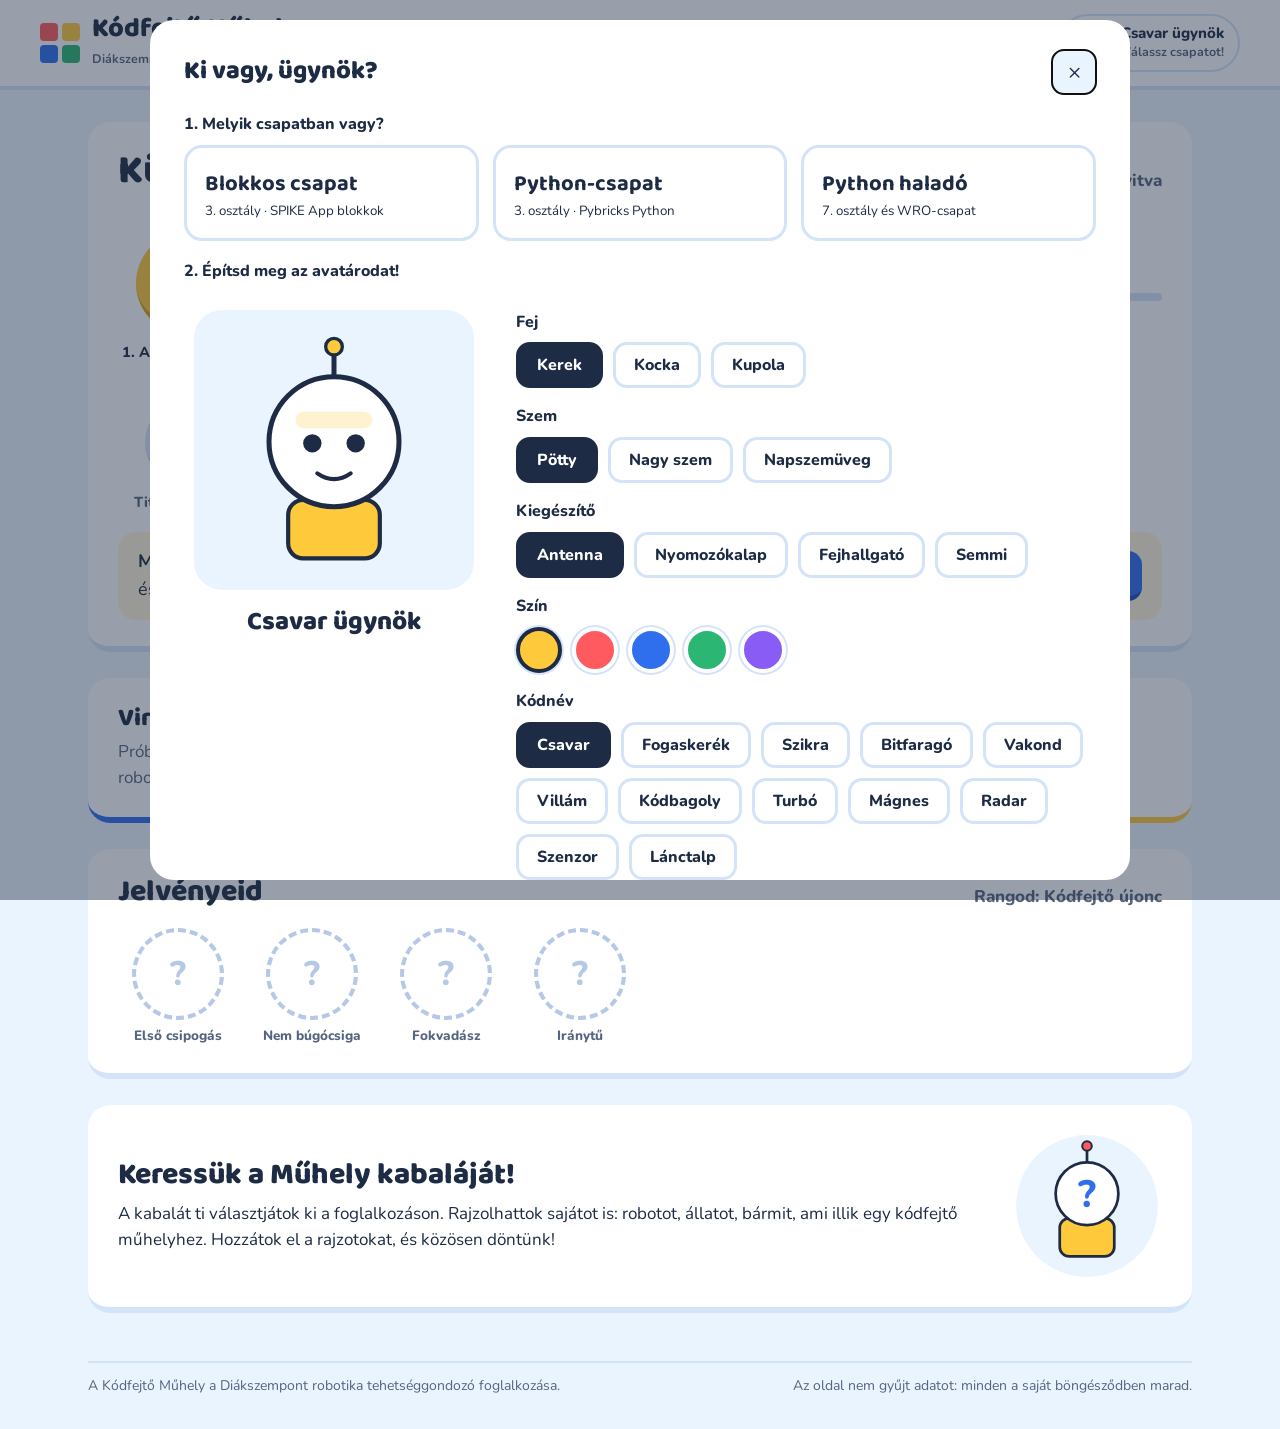
==== index.html @ ccb8ee5b "Első verzió" ====
<!DOCTYPE html>
<html lang="hu">
<head>
<meta charset="utf-8">
<meta name="viewport" content="width=device-width, initial-scale=1">
<title>Kódfejtő Műhely – Diákszempont robotika</title>
<link rel="stylesheet" href="https://fonts.googleapis.com/css2?family=Baloo+2:wght@600;800&family=Nunito:wght@400;700;800&family=JetBrains+Mono:wght@400;600&display=swap">
<link rel="stylesheet" href="assets/common.css">
<style>
  .map-head { display: flex; flex-wrap: wrap; justify-content: space-between; align-items: end; gap: 12px; margin-bottom: 18px; }
  .map-head h1 { font-size: 40px; }
  .map-count { font-weight: 800; color: var(--muted); }
  .map { display: flex; flex-wrap: wrap; align-items: center; row-gap: 18px; }
  .stop { display: flex; flex-direction: column; align-items: center; gap: 8px; width: 140px; text-decoration: none; color: var(--ink); text-align: center; }
  .dot { width: 86px; height: 86px; border-radius: 50%; display: flex; align-items: center; justify-content: center; font-family: 'Baloo 2', sans-serif; font-weight: 800; font-size: 34px; }
  .dot.done { background: var(--green); border-bottom: 6px solid var(--green-d); color: #fff; }
  .dot.next { width: 104px; height: 104px; font-size: 44px; background: var(--yellow); border-bottom: 8px solid var(--yellow-d); color: var(--ink); }
  .dot.open { background: var(--blue); border-bottom: 6px solid var(--blue-d); color: #fff; }
  .dot.locked { background: var(--line); border-bottom: 6px solid #B5C9E6; color: var(--muted); font-size: 30px; }
  .stop .label { font-weight: 800; font-size: 14.5px; line-height: 1.3; }
  .stop.locked .label { color: var(--muted); }
  .path { flex: 1 1 24px; min-width: 24px; height: 8px; border-radius: 4px; background: var(--line); }
  .path.done { background: var(--green); }
  .nextbar { display: flex; flex-wrap: wrap; gap: 14px; align-items: center; background: #FFF6DB; border-radius: 18px; padding: 16px 20px; margin-top: 20px; }
  .nextbar .txt { flex: 1 1 360px; font-size: 18px; }
  .row3 { display: grid; grid-template-columns: repeat(3, minmax(0, 1fr)); gap: 20px; }
  .tile { text-decoration: none; color: var(--ink); display: flex; flex-direction: column; gap: 6px; }
  .tile h2 { font-size: 25px; }
  .tile p { margin: 0; color: var(--muted); }
  .badges { display: flex; flex-wrap: wrap; gap: 14px; }
  .badge { width: 120px; text-align: center; font-weight: 800; font-size: 13.5px; }
  .badge .b { width: 92px; height: 92px; margin: 0 auto 6px; border-radius: 50%; display: flex; align-items: center; justify-content: center; font-size: 34px; border: 4px solid var(--blue); color: var(--blue); background: #fff; }
  .badge.no .b { border-style: dashed; border-color: #B5C9E6; color: #B5C9E6; }
  .badge.no { color: var(--muted); }
  .mascots { display: flex; flex-wrap: wrap; gap: 24px; align-items: center; }
  @media (max-width: 900px) { .row3 { grid-template-columns: 1fr; } }
</style>
</head>
<body>
<header id="siteHeader"></header>
<main class="page">
  <section class="card" aria-labelledby="mapTitle">
    <div class="map-head"><h1 id="mapTitle">Küldetés-térkép</h1><div class="map-count" id="mapCount"></div></div>
    <div class="map" id="map"></div>
    <div class="nextbar" id="nextbar"></div>
  </section>
  <div class="row3">
    <a class="card tile" href="palya/index.html" style="border-bottom-color:#2F6FED"><h2>Virtuális pálya</h2><p>Próbáld ki a programodat otthon is, robot nélkül.</p></a>
    <a class="card tile" href="kuldetesek.html" style="border-bottom-color:#2BB673"><h2>Küldetések</h2><p>A foglalkozások titkai, magyarázattal és mini kihívással.</p></a>
    <div class="card tile" style="border-bottom-color:#FFC93C"><h2>Hamarosan</h2><p>Kódszótár, játékok és a házi WRO: Ébred a farm.</p></div>
  </div>
  <section class="card" aria-labelledby="badgeTitle">
    <div class="map-head"><h2 id="badgeTitle" style="font-size:30px">Jelvényeid</h2><div class="map-count" id="rank"></div></div>
    <div class="badges" id="badges"></div>
  </section>
  <section class="card" aria-labelledby="mascotTitle">
    <div class="mascots">
      <div style="flex:1 1 380px">
        <h2 id="mascotTitle" style="font-size:30px">Keressük a Műhely kabaláját!</h2>
        <p style="margin:8px 0 0">A kabalát ti választjátok ki a foglalkozáson. Rajzolhattok sajátot is: robotot, állatot, bármit, ami illik egy kódfejtő műhelyhez. Hozzátok el a rajzotokat, és közösen döntünk!</p>
      </div>
      <svg width="150" height="150" viewBox="0 0 220 220" role="img" aria-label="Egy kérdőjeles robot, aki még a nevét várja">
        <circle cx="110" cy="110" r="104" fill="#EAF4FF"/>
        <rect x="70" y="128" width="80" height="56" rx="14" fill="#FFC93C" stroke="#1D2B44" stroke-width="4"/>
        <circle cx="110" cy="92" r="46" fill="#fff" stroke="#1D2B44" stroke-width="4"/>
        <text x="110" y="112" text-anchor="middle" font-family="Baloo 2, sans-serif" font-weight="800" font-size="56" fill="#2F6FED">?</text>
        <line x1="110" y1="46" x2="110" y2="26" stroke="#1D2B44" stroke-width="4"/><circle cx="110" cy="22" r="7" fill="#FF5A5F" stroke="#1D2B44" stroke-width="3"/>
      </svg>
    </div>
  </section>
</main>
<footer id="siteFooter"></footer>
<script src="assets/common.js"></script>
<script src="assets/lessons.js"></script>
<script>
(function () {
  'use strict';
  const K = window.Kodfejto;
  K.header('home');
  const g = K.GROUPS[K.store.get('group', '')];
  const mode = g ? g.mode : 'python';
  const missions = window.KodfejtoMissions.filter((m) => !(m.only && m.only !== mode));
  const done = K.badges();
  const LOCKED_AFTER = 3; // a térkép végén még titkos küldetések
  const nextIdx = missions.findIndex((m) => !done.includes(m.id));

  // küldetés-térkép
  let html = '';
  missions.forEach((m, i) => {
    const isDone = done.includes(m.id);
    const cls = isDone ? 'done' : (i === nextIdx ? 'next' : 'open');
    if (i > 0) html += `<div class="path ${done.includes(missions[i - 1].id) ? 'done' : ''}"></div>`;
    html += `<a class="stop" href="kuldetesek.html#${m.id}"><span class="dot ${cls}">${isDone ? '✓' : i + 1}</span><span class="label">${i + 1}. ${m.title}</span></a>`;
  });
  for (let j = 0; j < LOCKED_AFTER; j++) {
    html += `<div class="path"></div><div class="stop locked"><span class="dot locked">?</span><span class="label">Titkos küldetés</span></div>`;
  }
  document.getElementById('map').innerHTML = html;
  document.getElementById('mapCount').textContent = done.filter((d) => missions.some((m) => m.id === d)).length + ' kész · ' + missions.length + ' nyitva';

  const nb = document.getElementById('nextbar');
  if (nextIdx >= 0) {
    const m = missions[nextIdx];
    nb.innerHTML = `<div class="txt"><strong>Most jön:</strong> ${m.title}. ${m.story}</div>
      <a class="btn btn-blue" href="kuldetesek.html#${m.id}">Indulhat a küldetés!</a>`;
  } else {
    nb.innerHTML = '<div class="txt"><strong>Minden nyitott küldetést teljesítettél!</strong> Hamarosan jönnek az újak. Addig gyakorolj a virtuális pályán.</div><a class="btn btn-blue" href="palya/index.html">Irány a pálya!</a>';
  }

  // jelvények
  document.getElementById('rank').textContent = 'Rangod: ' + K.rank();
  document.getElementById('badges').innerHTML = missions.map((m) => {
    const b = K.BADGES[m.id], has = done.includes(m.id);
    return `<div class="badge ${has ? '' : 'no'}" title="${b.desc}"><div class="b">${has ? '★' : '?'}</div>${b.name}</div>`;
  }).join('');

  if (!g) K.openSetup(() => location.reload());
})();
</script>
</body>
</html>
---- assets/common.css ----
/* Kódfejtő Műhely – közös stílus (C irány: Robotműhely) */
:root {
  --ink: #1D2B44; --muted: #55657F; --sky: #EAF4FF; --line: #D3E3F8; --white: #FFFFFF;
  --blue: #2F6FED; --blue-d: #1F4FB8; --green: #2BB673; --green-d: #1E8A55;
  --red: #FF5A5F; --red-d: #C9393E; --yellow: #FFC93C; --yellow-d: #D9A21A; --violet: #8A5CF6;
  --pink: #E0459B; --orange: #E3A008;
}
* { box-sizing: border-box; }
[hidden] { display: none !important; }
body { margin: 0; background: var(--sky); color: var(--ink); font-family: Nunito, system-ui, sans-serif; font-size: 17px; line-height: 1.55; }
a { color: var(--blue); }
a:hover { color: var(--blue-d); }
h1, h2, h3 { font-family: 'Baloo 2', sans-serif; font-weight: 800; line-height: 1.15; margin: 0; }
button, select, input { font-family: inherit; }
code, pre { font-family: 'JetBrains Mono', monospace; }

/* fejléc */
.site-header { display: flex; flex-wrap: wrap; align-items: center; justify-content: space-between; gap: 14px;
  padding: 14px 40px; background: var(--white); border-bottom: 4px solid var(--line); }
.logo { display: flex; align-items: center; gap: 12px; text-decoration: none; color: var(--ink); }
.logo-mark { display: grid; grid-template-columns: repeat(2, 18px); gap: 4px; }
.logo-mark span { height: 18px; border-radius: 4px; }
.logo-name { font-family: 'Baloo 2', sans-serif; font-weight: 800; font-size: 27px; line-height: 1; }
.logo-sub { font-size: 12.5px; font-weight: 700; color: var(--muted); }
.site-nav { display: flex; flex-wrap: wrap; gap: 8px; }
.site-nav a { text-decoration: none; padding: 9px 16px; border-radius: 999px; background: var(--sky); color: var(--ink); font-weight: 800; font-size: 15.5px; }
.site-nav a.on { background: var(--ink); color: var(--white); }
.site-nav a.soon { color: var(--muted); }
.me { display: flex; align-items: center; gap: 10px; background: none; border: 2px solid var(--line); border-radius: 999px; padding: 4px 14px 4px 4px; cursor: pointer; color: var(--ink); }
.me:hover { border-color: var(--blue); }
.me-name { font-weight: 800; font-size: 15px; line-height: 1.1; text-align: left; }
.me-group { font-size: 12.5px; color: var(--muted); font-weight: 700; }

main.page { max-width: 1184px; margin: 0 auto; padding: 32px 40px 48px; display: flex; flex-direction: column; gap: 26px; }
.card { background: var(--white); border-radius: 22px; border-bottom: 6px solid var(--line); padding: 26px 30px; }

/* gombok */
.btn { display: inline-flex; align-items: center; justify-content: center; gap: 8px; min-height: 50px; padding: 0 24px;
  border: 0; border-radius: 14px; font-weight: 800; font-size: 17px; cursor: pointer; text-decoration: none; }
.btn-blue { background: var(--blue); border-bottom: 5px solid var(--blue-d); color: var(--white); }
.btn-blue:hover { color: var(--white); filter: brightness(1.05); }
.btn-green { background: var(--green); border-bottom: 5px solid var(--green-d); color: var(--white); }
.btn-green:hover { color: var(--white); }
.btn-plain { background: var(--white); border: 2px solid var(--line); border-bottom-width: 5px; color: var(--ink); }

/* lábléc */
.site-footer { max-width: 1184px; margin: 0 auto; padding: 0 40px 32px; display: flex; flex-wrap: wrap; justify-content: space-between; gap: 12px; font-size: 14px; color: var(--muted); }
.site-footer .foot-rule { border-top: 2px solid var(--line); padding-top: 12px; width: 100%; display: flex; flex-wrap: wrap; justify-content: space-between; gap: 12px; }

/* párbeszédablak (avatárépítő, csoportválasztó) */
dialog { border: 0; border-radius: 24px; padding: 0; max-width: 980px; width: calc(100% - 32px); color: var(--ink); }
dialog::backdrop { background: rgba(29, 43, 68, 0.45); }
.dlg { padding: 30px 34px; display: flex; flex-direction: column; gap: 18px; }
.dlg-head { display: flex; justify-content: space-between; align-items: center; gap: 12px; }
.dlg-close { border: 0; background: var(--sky); border-radius: 12px; min-width: 44px; min-height: 44px; font-size: 22px; cursor: pointer; color: var(--ink); }
.chips { display: flex; flex-wrap: wrap; gap: 10px; }
.chip { min-height: 46px; padding: 0 18px; border-radius: 14px; font-weight: 800; font-size: 16px; cursor: pointer; background: var(--white); color: var(--ink); border: 3px solid var(--line); }
.chip.on { background: var(--ink); color: var(--white); border-color: var(--ink); }
.swatch { width: 46px; height: 46px; border-radius: 50%; border: 4px solid var(--white); box-shadow: 0 0 0 2px var(--line); cursor: pointer; }
.swatch.on { border-color: var(--ink); }
.avatar-builder { display: flex; flex-wrap: wrap; gap: 32px; }
.avatar-preview { flex: 0 0 300px; display: flex; flex-direction: column; align-items: center; gap: 12px; }
.avatar-stage { width: 280px; height: 280px; border-radius: 28px; background: var(--sky); display: flex; align-items: center; justify-content: center; }
.avatar-options { flex: 1 1 380px; display: flex; flex-direction: column; gap: 16px; }
.opt-title { font-weight: 800; font-size: 16px; margin-bottom: 8px; }
.groups { display: grid; grid-template-columns: repeat(3, minmax(0, 1fr)); gap: 14px; }
.group-card { text-align: left; border: 3px solid var(--line); border-radius: 18px; padding: 18px; background: var(--white); cursor: pointer; color: var(--ink); }
.group-card.on { border-color: var(--blue); background: #F2F7FF; }
.group-card strong { display: block; font-family: 'Baloo 2', sans-serif; font-size: 22px; }

@media (max-width: 760px) {
  .site-header, main.page, .site-footer { padding-left: 18px; padding-right: 18px; }
  .groups { grid-template-columns: 1fr; }
}
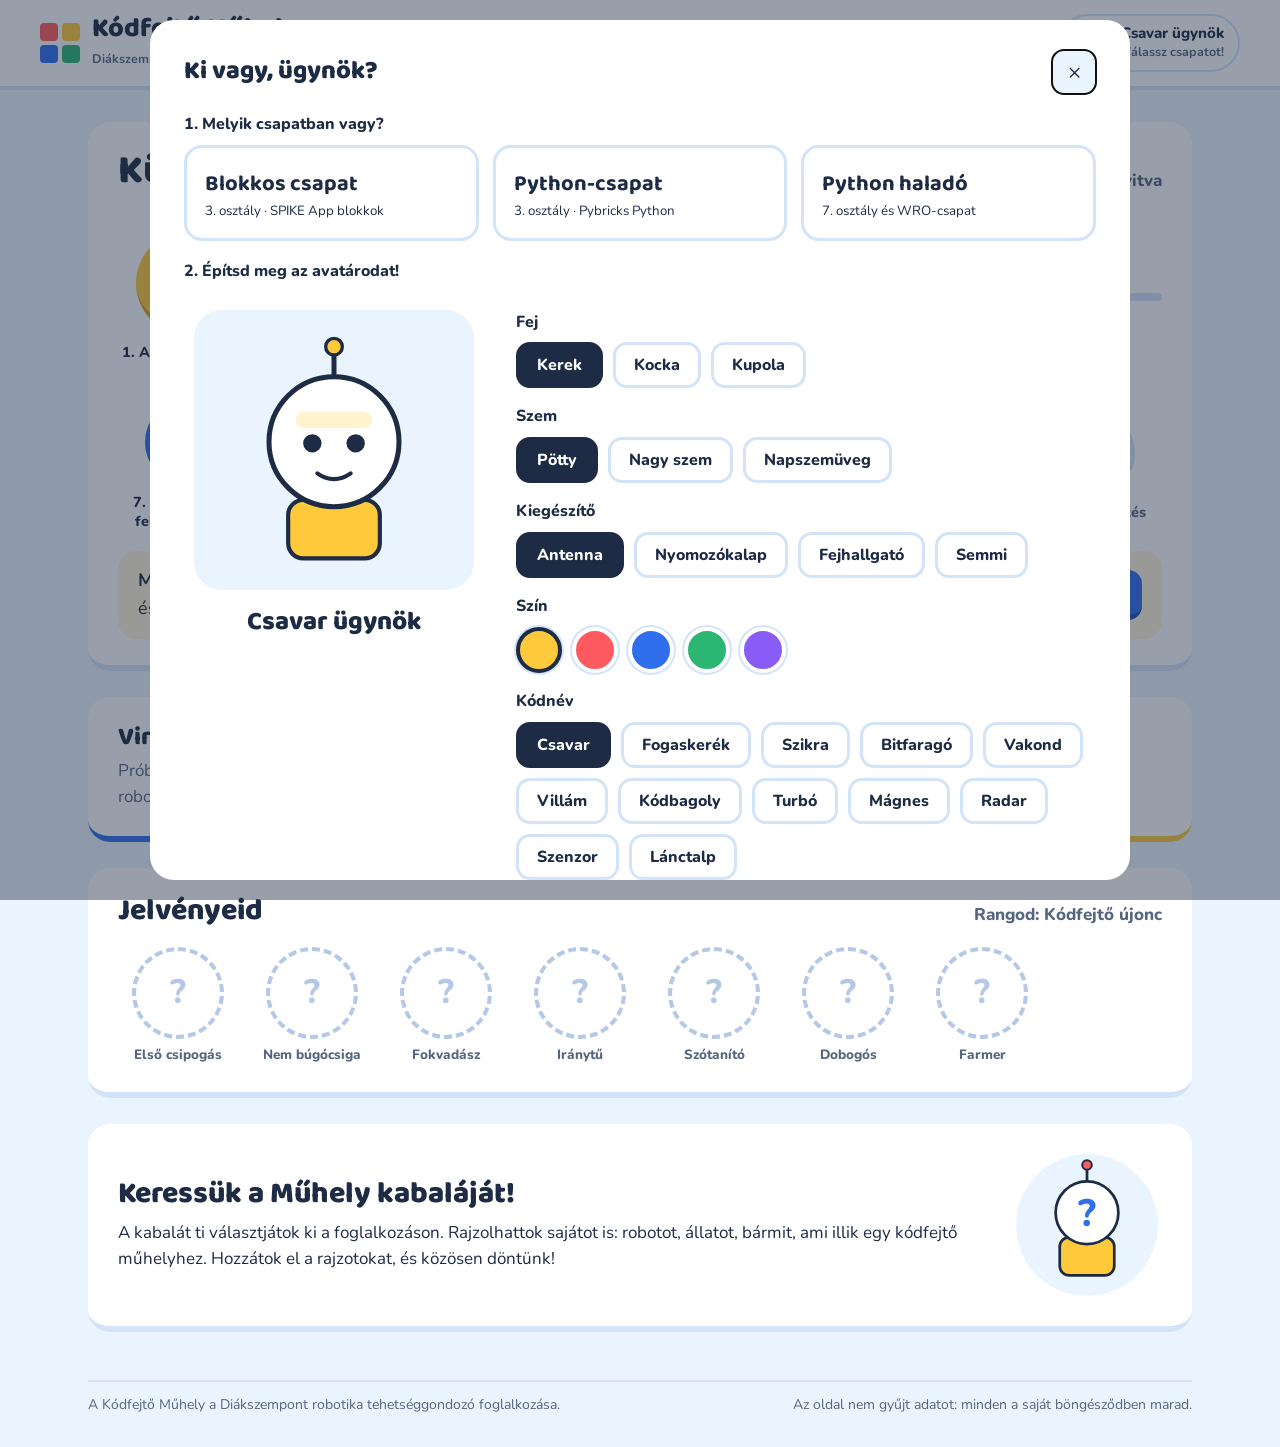
==== commit b5a3c652: "szótár" ====
--- a/index.html
+++ b/index.html
@@ -47,7 +47,7 @@
   <div class="row3">
     <a class="card tile" href="palya/index.html" style="border-bottom-color:#2F6FED"><h2>Virtuális pálya</h2><p>Próbáld ki a programodat otthon is, robot nélkül.</p></a>
     <a class="card tile" href="kuldetesek.html" style="border-bottom-color:#2BB673"><h2>Küldetések</h2><p>A foglalkozások titkai, magyarázattal és mini kihívással.</p></a>
-    <div class="card tile" style="border-bottom-color:#FFC93C"><h2>Hamarosan</h2><p>Kódszótár, játékok és a házi WRO: Ébred a farm.</p></div>
+    <a class="card tile" href="szotar.html" style="border-bottom-color:#FFC93C"><h2>Kódszótár</h2><p>Minden parancs blokkal és Pythonban, egymás mellett.</p></a>
   </div>
   <section class="card" aria-labelledby="badgeTitle">
     <div class="map-head"><h2 id="badgeTitle" style="font-size:30px">Jelvényeid</h2><div class="map-count" id="rank"></div></div>
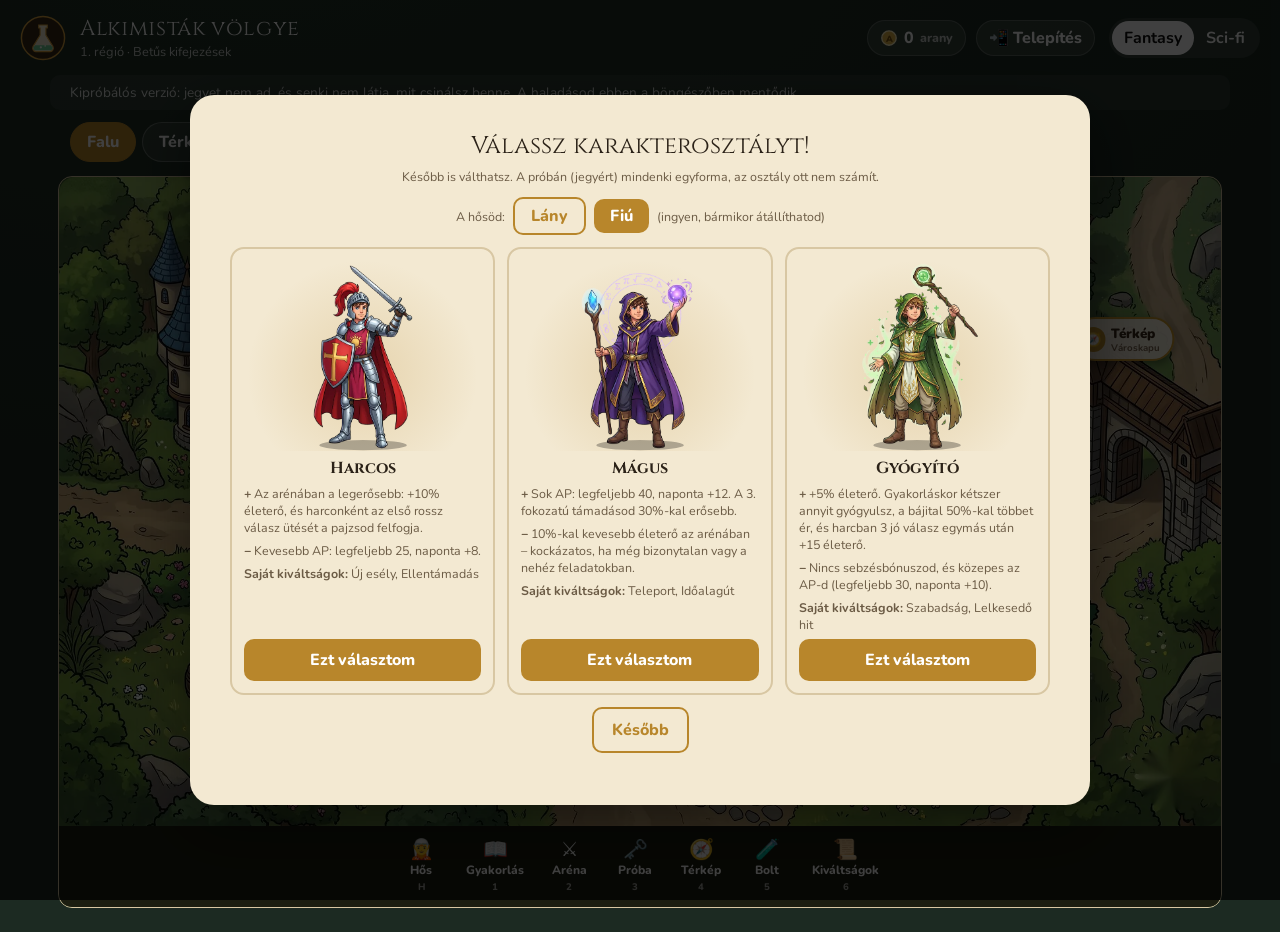
==== commit 304bc41b: "falu" ====
--- a/index.html
+++ b/index.html
@@ -2,119 +2,2028 @@
 <html lang="hu">
 <head>
 <meta charset="utf-8">
-<meta name="viewport" content="width=device-width, initial-scale=1">
-<title>Kódfejtő Műhely – Diákszempont robotika</title>
-<link rel="stylesheet" href="https://fonts.googleapis.com/css2?family=Baloo+2:wght@600;800&family=Nunito:wght@400;700;800&family=JetBrains+Mono:wght@400;600&display=swap">
-<link rel="stylesheet" href="assets/common.css">
+<meta name="viewport" content="width=device-width, initial-scale=1, viewport-fit=cover">
+<title>Matek 7 – kaland (kipróbálós verzió)</title>
+<link rel="preconnect" href="https://fonts.googleapis.com">
+<link href="https://fonts.googleapis.com/css2?family=Cinzel:wght@600;800&family=Orbitron:wght@500;800&family=Nunito:wght@400;600;800&display=swap" rel="stylesheet">
 <style>
-  .map-head { display: flex; flex-wrap: wrap; justify-content: space-between; align-items: end; gap: 12px; margin-bottom: 18px; }
-  .map-head h1 { font-size: 40px; }
-  .map-count { font-weight: 800; color: var(--muted); }
-  .map { display: flex; flex-wrap: wrap; align-items: center; row-gap: 18px; }
-  .stop { display: flex; flex-direction: column; align-items: center; gap: 8px; width: 140px; text-decoration: none; color: var(--ink); text-align: center; }
-  .dot { width: 86px; height: 86px; border-radius: 50%; display: flex; align-items: center; justify-content: center; font-family: 'Baloo 2', sans-serif; font-weight: 800; font-size: 34px; }
-  .dot.done { background: var(--green); border-bottom: 6px solid var(--green-d); color: #fff; }
-  .dot.next { width: 104px; height: 104px; font-size: 44px; background: var(--yellow); border-bottom: 8px solid var(--yellow-d); color: var(--ink); }
-  .dot.open { background: var(--blue); border-bottom: 6px solid var(--blue-d); color: #fff; }
-  .dot.locked { background: var(--line); border-bottom: 6px solid #B5C9E6; color: var(--muted); font-size: 30px; }
-  .stop .label { font-weight: 800; font-size: 14.5px; line-height: 1.3; }
-  .stop.locked .label { color: var(--muted); }
-  .path { flex: 1 1 24px; min-width: 24px; height: 8px; border-radius: 4px; background: var(--line); }
-  .path.done { background: var(--green); }
-  .nextbar { display: flex; flex-wrap: wrap; gap: 14px; align-items: center; background: #FFF6DB; border-radius: 18px; padding: 16px 20px; margin-top: 20px; }
-  .nextbar .txt { flex: 1 1 360px; font-size: 18px; }
-  .row3 { display: grid; grid-template-columns: repeat(3, minmax(0, 1fr)); gap: 20px; }
-  .tile { text-decoration: none; color: var(--ink); display: flex; flex-direction: column; gap: 6px; }
-  .tile h2 { font-size: 25px; }
-  .tile p { margin: 0; color: var(--muted); }
-  .badges { display: flex; flex-wrap: wrap; gap: 14px; }
-  .badge { width: 120px; text-align: center; font-weight: 800; font-size: 13.5px; }
-  .badge .b { width: 92px; height: 92px; margin: 0 auto 6px; border-radius: 50%; display: flex; align-items: center; justify-content: center; font-size: 34px; border: 4px solid var(--blue); color: var(--blue); background: #fff; }
-  .badge.no .b { border-style: dashed; border-color: #B5C9E6; color: #B5C9E6; }
-  .badge.no { color: var(--muted); }
-  .mascots { display: flex; flex-wrap: wrap; gap: 24px; align-items: center; }
-  @media (max-width: 900px) { .row3 { grid-template-columns: 1fr; } }
+:root{
+  --bg:#1c2a22; --bg2:#253629; --panel:#f3e9d2; --ink:#2b2218; --muted:#6b5b45;
+  --accent:#b8862b; --accent2:#7a3e1d; --ok:#2f7d32; --bad:#b3362b; --line:#d8c7a3;
+  --head:'Cinzel', Georgia, serif; --radius:14px; --glow:none;
+}
+body.scifi{
+  --bg:#070b1a; --bg2:#0f1733; --panel:#111a36; --ink:#e6f1ff; --muted:#8fa3c7;
+  --accent:#3fe0d0; --accent2:#8a6bff; --ok:#3ee07f; --bad:#ff5a7a; --line:#243259;
+  --head:'Orbitron', 'Segoe UI', sans-serif; --radius:6px; --glow:0 0 18px rgba(63,224,208,.25);
+}
+*{box-sizing:border-box}
+body{margin:0;font-family:'Nunito',system-ui,sans-serif;color:var(--ink);
+  background:radial-gradient(1200px 600px at 20% -10%,var(--bg2),var(--bg));min-height:100vh;transition:background .4s}
+body.scifi{background:
+  radial-gradient(2px 2px at 10% 20%,#fff8,transparent),radial-gradient(1px 1px at 70% 30%,#fff9,transparent),
+  radial-gradient(1px 1px at 40% 80%,#fff7,transparent),radial-gradient(2px 2px at 85% 65%,#fff6,transparent),
+  radial-gradient(1200px 600px at 80% -10%,var(--bg2),var(--bg))}
+header{display:flex;align-items:center;gap:14px;flex-wrap:wrap;padding:14px 20px;color:#fff}
+.emblem{width:46px;height:46px;flex:none}
+.title{font-family:var(--head);font-size:1.35rem;letter-spacing:.03em}
+.title small{display:block;font-family:'Nunito';font-size:.8rem;opacity:.75;letter-spacing:0}
+.spacer{flex:1}
+.res{display:flex;gap:10px}
+.chip{background:rgba(255,255,255,.1);border:1px solid rgba(255,255,255,.2);border-radius:999px;padding:6px 12px;font-weight:800;display:flex;align-items:center;gap:6px;white-space:nowrap}
+.chip svg{width:18px;height:18px}
+.switch{display:flex;background:rgba(255,255,255,.1);border-radius:999px;padding:3px}
+.switch button{border:0;background:transparent;color:#fff;padding:6px 12px;border-radius:999px;cursor:pointer;font:inherit;font-weight:700}
+.switch button.on{background:#fff;color:#111}
+main{display:grid;grid-template-columns:minmax(0,1fr) 340px;gap:18px;padding:0 20px 24px;max-width:1180px;margin:0 auto}
+@media (max-width:900px){main{grid-template-columns:minmax(0,1fr)}}
+.card{background:var(--panel);border-radius:var(--radius);padding:18px 20px;box-shadow:0 10px 30px rgba(0,0,0,.35),var(--glow);border:1px solid var(--line)}
+body.fantasy .card{background-image:linear-gradient(180deg,#f7efdc,#efe2c4)}
+.story{display:flex;gap:14px;align-items:flex-start}
+.story .lvl{font-family:var(--head);font-size:1.1rem;color:var(--accent2)}
+body.scifi .story .lvl{color:var(--accent)}
+.story p{margin:.3rem 0 0;color:var(--muted)}
+.track{display:flex;gap:8px;margin:14px 0 4px}
+.step{flex:1;text-align:center;padding:8px 4px;border-radius:10px;border:2px solid var(--line);font-weight:800;font-size:.85rem;color:var(--muted);position:relative}
+.step.done{border-color:var(--accent);color:var(--accent)}
+.step.cur{background:var(--accent);border-color:var(--accent);color:#fff}
+body.scifi .step.cur{color:#04121a}
+.step .rw{display:block;font-weight:600;font-size:.72rem;opacity:.85}
+.meters{display:flex;gap:22px;flex-wrap:wrap;margin:10px 0 0;font-size:.85rem;color:var(--muted)}
+.dots{display:inline-flex;gap:5px;vertical-align:middle;margin-left:6px}
+.dot{width:14px;height:14px;border-radius:50%;border:2px solid var(--line)}
+.dot.g{background:var(--ok);border-color:var(--ok)}
+.dot.r{background:var(--bad);border-color:var(--bad)}
+.task{margin-top:16px}
+.qlabel{font-size:.9rem;color:var(--muted);font-weight:700;text-transform:uppercase;letter-spacing:.06em}
+.expr{font-size:1.75rem;margin:10px 0 6px;line-height:1.5;word-spacing:.08em}
+@media (max-width:600px){.expr{font-size:1.3rem}}
+.expr i{font-family:Georgia,'Times New Roman',serif;font-weight:600}
+.subst{font-size:1.15rem;margin:4px 0 0}
+.frac{display:inline-flex;flex-direction:column;vertical-align:middle;text-align:center;font-size:.8em;line-height:1.05;margin:0 2px}
+.frac>span:first-child{border-bottom:1.5px solid currentColor;padding:0 2px}
+.answer{display:flex;gap:10px;margin-top:14px;flex-wrap:wrap}
+.answer input{flex:1;min-width:200px;font-size:1.35rem;padding:10px 14px;border-radius:10px;border:2px solid var(--line);background:rgba(255,255,255,.75);color:#111;font-family:Georgia,serif}
+body.scifi .answer input{background:#0a1128;color:var(--ink);border-color:var(--line)}
+.answer input:focus{outline:none;border-color:var(--accent)}
+.btn{border:0;border-radius:10px;padding:10px 18px;font:inherit;font-weight:800;cursor:pointer;background:var(--accent);color:#fff;font-size:1rem}
+body.scifi .btn{color:#04121a}
+body.scifi .btn.ghost{color:var(--accent)}
+.btn.ghost{background:transparent;border:2px solid var(--accent);color:var(--accent)}
+.btn:disabled{opacity:.45;cursor:default}
+.kp{display:none;margin-top:12px;max-width:420px}
+.kp.show{display:block}
+.kp .row{display:grid;gap:6px;margin-bottom:6px}
+.kp button{padding:12px 0;font-size:1.15rem;border-radius:8px;border:1px solid var(--line);background:rgba(255,255,255,.6);color:var(--ink);font-family:Georgia,serif;cursor:pointer}
+body.scifi .kp button{background:#0a1128}
+.kp button.l{font-style:italic;font-weight:700;color:var(--accent2)}
+body.scifi .kp button.l{color:var(--accent)}
+.fb{margin-top:14px;padding:12px 14px;border-radius:10px;display:none;line-height:1.45}
+.fb.show{display:block}
+.fb.ok{background:color-mix(in srgb,var(--ok) 15%,transparent);border:1px solid var(--ok)}
+.fb.bad{background:color-mix(in srgb,var(--bad) 13%,transparent);border:1px solid var(--bad)}
+.fb.info{background:color-mix(in srgb,var(--accent) 14%,transparent);border:1px solid var(--accent)}
+.fb b.big{font-family:var(--head);font-size:1.05rem}
+.g0{color:#1f6fb2;font-weight:800}.g1{color:#b5361f;font-weight:800}.g2{color:#2f7d32;font-weight:800}.g3{color:#8a3ab9;font-weight:800}.g4{color:#a06a00;font-weight:800}
+body.scifi .g0{color:#5fb8ff}body.scifi .g1{color:#ff7a5c}body.scifi .g2{color:#5ef08f}body.scifi .g3{color:#c69bff}body.scifi .g4{color:#ffd166}
+.banner{margin-top:12px;padding:12px 14px;border-radius:10px;background:var(--accent2);color:#fff;font-weight:800;display:none}
+.banner.show{display:block}
+aside h3{font-family:var(--head);margin:0 0 6px;font-size:1rem}
+aside .note{font-size:.8rem;color:var(--muted);margin:0 0 10px}
+table{width:100%;border-collapse:collapse;font-size:.78rem}
+th,td{text-align:left;padding:5px 4px;border-bottom:1px solid var(--line);vertical-align:top}
+th{color:var(--muted);font-weight:700}
+td.okc{color:var(--ok);font-weight:800}td.badc{color:var(--bad);font-weight:800}
+.rules{margin-top:16px;font-size:.82rem;color:var(--muted)}
+.rules li{margin:3px 0}
+.toprow{display:flex;justify-content:space-between;align-items:center;gap:8px;flex-wrap:wrap}
+.tiny{font-size:.78rem;color:var(--muted)}
+.pop{animation:pop .5s}
+@keyframes pop{0%{transform:scale(1)}40%{transform:scale(1.18)}100%{transform:scale(1)}}
+
+.tabs{display:flex;gap:6px;padding:0 20px 14px;max-width:1180px;margin:0 auto;flex-wrap:wrap}
+.tabs button{border:1px solid rgba(255,255,255,.25);background:rgba(255,255,255,.08);color:#fff;font:inherit;font-weight:800;padding:8px 16px;border-radius:999px;cursor:pointer}
+.tabs button.on{background:var(--accent);border-color:var(--accent);color:#fff}
+body.scifi .tabs button.on{color:#04121a}
+aside{display:flex;flex-direction:column;gap:18px}
+.charrow{display:flex;gap:12px;align-items:center}
+.charrow svg{width:84px;height:96px;flex:none}
+.stat{font-size:.85rem;color:var(--muted);margin:2px 0}
+.stat b{color:var(--ink)}
+.bar{height:10px;border-radius:6px;background:color-mix(in srgb,var(--muted) 25%,transparent);overflow:hidden;margin:4px 0 2px}
+.bar>span{display:block;height:100%;background:var(--accent);transition:width .4s}
+.bar.hp>span{background:var(--ok)}
+.bar.hp.low>span{background:var(--bad)}
+.grid3{display:grid;grid-template-columns:repeat(auto-fit,minmax(170px,1fr));gap:12px;margin-top:12px}
+.pick{border:2px solid var(--line);border-radius:12px;padding:12px;text-align:center;cursor:pointer;background:rgba(255,255,255,.25);color:var(--ink);font:inherit}
+body.scifi .pick{background:rgba(255,255,255,.03)}
+.pick:hover:not(:disabled){border-color:var(--accent)}
+.pick:disabled{opacity:.45;cursor:default}
+.pick svg{width:90px;height:90px}
+.pick h4{margin:6px 0 2px;font-family:var(--head);font-size:.95rem}
+.pick .tiny{display:block}
+.grade{display:inline-block;margin-top:6px;padding:2px 10px;border-radius:999px;background:var(--accent2);color:#fff;font-weight:800;font-size:.8rem}
+.field{display:grid;grid-template-columns:1fr auto 1fr;gap:10px;align-items:center;margin-top:8px}
+.fighter{text-align:center}
+.fighter svg{width:130px;height:130px;max-width:100%}
+@media (max-width:600px){.fighter svg{width:90px;height:90px}}
+.fighter .name{font-family:var(--head);font-weight:800;font-size:.95rem}
+.vs{font-family:var(--head);font-size:1.4rem;color:var(--accent2);font-weight:800}
+body.scifi .vs{color:var(--accent)}
+.attacks{display:grid;grid-template-columns:repeat(3,1fr);gap:8px;margin-top:14px}
+@media (max-width:600px){.attacks{grid-template-columns:1fr}}
+.atk{border:0;border-radius:10px;padding:10px;font:inherit;cursor:pointer;background:var(--accent);color:#fff;text-align:left}
+body.scifi .atk{color:#04121a}
+.atk b{display:block;font-family:var(--head)}
+.atk span{font-size:.8rem;opacity:.9}
+.atk:disabled{opacity:.4;cursor:default}
+.atk.t2{background:color-mix(in srgb,var(--accent) 70%,var(--accent2))}
+.atk.t3{background:var(--accent2);color:#fff}
+.subacts{display:flex;gap:8px;margin-top:8px;flex-wrap:wrap}
+.shake{animation:shake .45s}
+@keyframes shake{0%,100%{transform:translateX(0)}20%{transform:translateX(-8px)}40%{transform:translateX(8px)}60%{transform:translateX(-5px)}80%{transform:translateX(5px)}}
+.flash{animation:flash .5s}
+@keyframes flash{0%{filter:none}30%{filter:brightness(2) saturate(0)}100%{filter:none}}
+.dmgpop{font-weight:900;font-size:1.1rem;height:1.4rem}
+.dmgpop.e{color:var(--bad)}.dmgpop.p{color:var(--bad)}
+.shopitem{display:flex;gap:12px;align-items:center;border:1px solid var(--line);border-radius:12px;padding:10px 12px;margin-top:10px}
+.shopitem .ic{width:44px;height:44px;flex:none}
+.shopitem .grow{flex:1}
+.shopitem h4{margin:0;font-family:var(--head);font-size:.95rem}
+.badge{font-size:.72rem;padding:2px 8px;border-radius:999px;border:1px solid var(--accent);color:var(--accent);font-weight:800;margin-left:6px}
+.hidden{display:none!important}
+.introbox{color:var(--muted);margin:.3rem 0 0}
+/* ---- falu ---- */
+body.fantasy:not(.x) #tabs [data-m=falu]{}
+body.scifi #tabs [data-m=falu]{display:none}
+body.mode-falu main{grid-template-columns:minmax(0,1fr);max-width:max(900px,calc((100vh - 250px)*1.792 + 40px))}
+body.mode-falu aside{display:none}
+body.mode-falu main>section.card{padding:0;overflow:hidden;background:#3c5a2c}
+.fwrap{position:relative;overflow:auto;-webkit-overflow-scrolling:touch;border-radius:16px}
+.falu{position:relative;isolation:isolate;width:100%;aspect-ratio:2000/1116;user-select:none;-webkit-user-select:none}
+.falu>img.fmap{position:absolute;inset:0;width:100%;height:100%;display:block;pointer-events:none}
+.fbld{position:absolute;border:0;background:transparent;border-radius:30%;cursor:pointer;padding:0}
+.fbld:hover,.fbld:focus-visible{background:radial-gradient(closest-side,rgba(255,240,180,.35),transparent);outline:none}
+.flbl{position:absolute;transform:translate(-50%,-50%);display:flex;align-items:center;gap:6px;white-space:nowrap;background:rgba(250,242,226,.95);color:#3a2a1a;border:2px solid #c8962e;border-radius:999px;padding:5px 12px 5px 6px;font-weight:900;font-size:clamp(.72rem,1.05vw,1rem);box-shadow:0 4px 10px rgba(0,0,0,.35);pointer-events:none;transition:transform .15s;z-index:2000}
+.flbl i{font-style:normal;width:1.8em;height:1.8em;display:grid;place-items:center;border-radius:50%;background:#c8962e}
+.flbl small{display:block;font-weight:700;font-size:.72em;color:#7a6650;margin-top:-2px}
+.flbl.hot,.flbl.hover{transform:translate(-50%,-50%) scale(1.12)}
+.flbl.badge:after{content:attr(data-bd);position:absolute;top:-9px;right:-8px;background:#d0453b;color:#fff;border-radius:99px;font-size:.72em;padding:1px 7px}
+.fwalker{position:absolute;width:8.5%;aspect-ratio:200/260;transform:translate(-50%,-100%);cursor:pointer}
+.fwalker .finner{width:100%;height:100%;transform-origin:50% 100%}
+.fwalker.flip .finner{transform:scaleX(-1)}
+.fwalker svg{width:100%;height:100%;filter:drop-shadow(0 6px 6px rgba(0,0,0,.35))}
+.fme{position:absolute;left:50%;top:-4px;transform:translate(-50%,-100%);background:#c8962e;color:#1b140a;font-weight:900;font-size:clamp(.6rem,.85vw,.82rem);border-radius:99px;padding:2px 9px;white-space:nowrap;box-shadow:0 3px 8px rgba(0,0,0,.3)}
+.fwalker:not(.moving):not(.flip) .finner{animation:fidle 3s ease-in-out infinite}
+@keyframes fidle{50%{transform:translateY(-1.5%)}}
+.ftoast{position:absolute;left:50%;top:14px;transform:translateX(-50%);z-index:3000;background:rgba(0,0,0,.72);color:#fff;border-radius:999px;padding:8px 16px;font-weight:800;font-size:.9rem;pointer-events:none}
+.fquick{display:flex;gap:4px;justify-content:center;flex-wrap:wrap;padding:8px;background:rgba(20,16,10,.82)}
+.fquick button{border:0;background:transparent;color:#fff;border-radius:10px;padding:6px 10px;font-weight:800;font-size:.75rem;display:flex;flex-direction:column;align-items:center;gap:2px;min-width:62px;cursor:pointer;font-family:inherit}
+.fquick button b{font-size:1.25rem;line-height:1}
+.fquick button:hover{background:rgba(255,255,255,.12)}
+.fquick kbd{font-family:inherit;font-size:.6rem;opacity:.6}
+/* hős lapja */
+.ovcard.hpanel{max-width:1120px;width:100%;text-align:left;padding:0;max-height:92vh;overflow:auto;margin:12px}
+.hph{display:flex;align-items:center;gap:10px;padding:14px 18px;border-bottom:1px solid rgba(120,90,50,.25);position:sticky;top:0;background:var(--panel);z-index:2}
+.hph h2{font-family:var(--head);margin:0;font-size:1.3rem}
+.hph .btn{margin-left:auto}
+.hgrid{display:grid;grid-template-columns:1fr 240px 1fr;gap:14px;padding:16px 18px;align-items:start}
+.hbig{height:330px;position:sticky;top:70px}.hbig svg{width:100%;height:100%}
+.hcard{background:rgba(255,255,255,.35);border:1px solid rgba(120,90,50,.2);border-radius:14px;padding:12px 14px}
+body.scifi .hcard{background:rgba(255,255,255,.04)}
+.hcard+.hcard{margin-top:12px}
+.hcard h3{font-family:var(--head);margin:0 0 8px;font-size:1rem}
+.hcard .evcard{margin:0}
+.hwho{display:flex;align-items:center;gap:10px;margin-bottom:10px}
+.hwho b{font-family:var(--head);font-size:1.1rem;display:block}.hwho span{font-size:.82rem;opacity:.75}
+.hlvl{width:44px;height:44px;border-radius:50%;display:grid;place-items:center;font-family:var(--head);font-weight:800;font-size:1.15rem;background:radial-gradient(circle at 35% 30%,#ffe9a6,#c8962e 70%);color:#3a2408;box-shadow:0 0 0 3px rgba(255,255,255,.6)}
+.hstat{display:grid;grid-template-columns:30px 1fr auto;align-items:center;gap:8px;margin:6px 0;font-size:.85rem}
+.hstat .k{font-weight:900}
+.hbar{height:10px;border-radius:99px;background:rgba(0,0,0,.12);overflow:hidden}
+.hbar i{display:block;height:100%;border-radius:99px}
+.hstat.hp .k{color:#d0453b}.hstat.hp i{background:linear-gradient(90deg,#e0574b,#b83228)}
+.hstat.ap .k{color:#3b82f6}.hstat.ap i{background:linear-gradient(90deg,#60a5fa,#2563eb)}
+.hstat.xp .k{color:#d98a1c}.hstat.xp i{background:linear-gradient(90deg,#f5b544,#d98a1c)}
+.hstat.gp .k{color:#b58a1a}
+.hnote{font-size:.74rem;opacity:.7;margin:-2px 0 6px 38px}
+.hkv{display:flex;justify-content:space-between;font-size:.85rem;padding:5px 0;border-top:1px dashed rgba(120,90,50,.3)}
+.hperk{font-size:.82rem;line-height:1.35;background:rgba(200,150,46,.14);border-radius:10px;padding:8px 10px;margin-top:8px}
+.hslots{display:grid;grid-template-columns:repeat(3,1fr);gap:8px}
+.hslot{position:relative;background:rgba(255,255,255,.5);border:2px solid rgba(120,90,50,.25);border-radius:12px;padding:8px 4px 6px;text-align:center;font-size:.72rem;font-weight:800;display:flex;flex-direction:column;align-items:center;gap:3px;font-family:inherit;color:inherit;cursor:pointer}
+body.scifi .hslot{background:rgba(255,255,255,.05)}
+.hslot .ic{width:44px;height:44px}.hslot .lb{font-weight:600;opacity:.75}
+.hslot.on{border-color:var(--accent);box-shadow:0 0 0 3px color-mix(in srgb,var(--accent) 30%,transparent)}
+.hslot.empty{opacity:.45;cursor:default;border-style:dashed}
+.hslot .tag{position:absolute;top:-8px;right:-6px;background:var(--accent);color:#1b140a;border-radius:99px;padding:1px 7px;font-size:.62rem}
+.hbag{display:grid;grid-template-columns:repeat(4,1fr);gap:8px}
+.hcell{aspect-ratio:1;border:2px solid rgba(120,90,50,.25);border-radius:10px;display:grid;place-items:center;position:relative;background:rgba(255,255,255,.4)}
+.hcell .ic{width:70%;height:70%}.hcell .n{position:absolute;right:4px;bottom:2px;font-weight:900;font-size:.8rem}
+.hcoupon{display:flex;gap:10px;align-items:center;background:rgba(200,150,46,.12);border-radius:10px;padding:8px 10px;margin-top:6px;border-left:4px solid var(--accent)}
+.hcoupon .ic{width:32px;height:32px;flex:none}.hcoupon b{display:block;font-size:.86rem}.hcoupon span{font-size:.72rem;opacity:.7}
+.hcoupon code{margin-left:auto;font-weight:900;letter-spacing:.12em;border:2px dashed var(--accent);border-radius:6px;padding:2px 6px;font-size:.8rem}
+.htro{display:flex;gap:8px;flex-wrap:wrap}
+.tro{display:flex;align-items:center;gap:6px;background:rgba(200,150,46,.14);border-radius:99px;padding:4px 10px 4px 4px;font-size:.75rem;font-weight:800}
+.tro i{width:24px;height:24px;border-radius:50%;display:grid;place-items:center;font-style:normal;background:radial-gradient(circle at 35% 30%,#ffe9a6,#c8962e);color:#3a2408}
+@media (max-width:900px){
+ body.mode-falu main{padding:0 0 70px}
+ body.mode-falu main>section.card{border-radius:0}
+ .fwrap{height:calc(100vh - 230px);min-height:340px;border-radius:0}
+ .falu{width:auto;height:100%}
+ .fwalker{width:7.5%}
+ .flbl{font-size:.72rem}
+ .fquick{display:none}
+ .hgrid{grid-template-columns:1fr}.hbig{height:250px;position:static;order:-1}
+}
+
+.story-l{font-family:var(--head);font-size:1.1rem;color:var(--accent2)}
+body.scifi .story-l{color:var(--accent)}
+.mapwrap{overflow-x:auto;-webkit-overflow-scrolling:touch;margin-top:12px;border-radius:16px}
+.map{width:100%;min-width:640px;height:auto;display:block;border-radius:16px}
+.node.open{cursor:pointer}.node.locked{cursor:not-allowed}
+.node.open:hover>circle:not(.pulse){filter:brightness(1.08)}
+.coupon .code{font-family:ui-monospace,Menlo,monospace;font-weight:900;font-size:1.25rem;letter-spacing:.15em;padding:8px 10px;border:2px dashed var(--accent);border-radius:8px;color:var(--accent2)}
+body.scifi .coupon .code{color:var(--accent)}
+.coupon.used{opacity:.55}
+details.teacher{border:1px dashed var(--line);border-radius:12px;padding:10px 12px}
+details.teacher summary{cursor:pointer}
+table.ped input{width:100%;font:inherit;font-size:.8rem;padding:4px;border:1px solid var(--line);border-radius:6px;background:rgba(255,255,255,.6);color:#111}
+body.scifi table.ped input{background:#0a1128;color:var(--ink)}
+.stage{position:relative;height:200px;border-radius:12px;overflow:hidden;margin:8px 0 10px;box-shadow:inset 0 0 0 1px rgba(0,0,0,.12)}
+.stage svg.bg{position:absolute;inset:0;width:100%;height:100%}
+.stage .hero{position:absolute;left:50%;bottom:0;transform:translateX(-50%);width:150px;height:195px}
+.stage .hero svg{width:100%;height:100%}
+.sbar{display:grid;grid-template-columns:26px 1fr auto;gap:8px;align-items:center;margin:4px 0}
+.sbar b{font-size:.8rem}.sbar .bar{margin:0;height:9px}
+.bar.hpc>span{background:#d64545}.bar.apc>span{background:#3b82f6}.bar.xpc>span{background:#f2a33a}.bar.gpc>span{background:#c9962e}
+b.hpc{color:#d64545}b.apc{color:#3b82f6}b.xpc{color:#e08a1e}b.gpc{color:#b8862b}
+body.scifi b.hpc{color:#ff6b6b}body.scifi b.apc{color:#6ea8ff}
+.scene{border-radius:14px;overflow:hidden;line-height:0;box-shadow:0 6px 18px rgba(0,0,0,.25)}
+.scenesvg{width:100%;height:auto;display:block}
+.apchip{font-family:Nunito,sans-serif;font-size:.8rem;background:#3b82f6;color:#fff;border-radius:999px;padding:2px 10px;margin-left:6px;vertical-align:middle}
+.btn.apbtn{background:#3b82f6;color:#fff}
+.shopitem.priv.locked{opacity:.8}
+.field.arena{position:relative;border-radius:14px;overflow:hidden;padding:16px 10px;margin-top:10px;box-shadow:0 6px 18px rgba(0,0,0,.25)}
+.field.arena>svg.bg{position:absolute;inset:0;width:100%;height:100%;z-index:0}
+.field.arena>div{position:relative;z-index:1}
+.field.arena .fighter{background:linear-gradient(to top,rgba(255,248,235,.88) 0,rgba(255,248,235,.88) 74px,transparent 74px);border-radius:12px;padding:6px 8px}
+body.scifi .field.arena .fighter{background:linear-gradient(to top,rgba(10,17,40,.85) 0,rgba(10,17,40,.85) 74px,transparent 74px)}
+.field.arena .fighter svg{filter:drop-shadow(0 4px 6px rgba(0,0,0,.35))}
+.field.arena .vs{color:#fff;text-shadow:0 2px 6px rgba(0,0,0,.7)}
+.ic{width:44px;height:44px;flex:none}
+.evcard{display:flex;gap:12px;align-items:center;padding:10px 14px;border-radius:12px;margin:0 0 12px;background:linear-gradient(90deg,var(--accent2),color-mix(in srgb,var(--accent2) 60%,var(--accent)));color:#fff;box-shadow:0 4px 12px rgba(0,0,0,.2)}
+body.scifi .evcard{background:linear-gradient(90deg,#3b2f80,#1c4f6e)}
+.evcard .evic{font-size:1.6rem}.evcard span{opacity:.92;font-size:.9rem}
+.big.crit{color:#e8590c}
+.overlay{position:fixed;inset:0;background:rgba(0,0,0,.75);display:flex;align-items:center;justify-content:center;z-index:50}
+.ovcard{max-width:760px;margin:20px;padding:36px 40px;border-radius:24px;background:var(--panel);color:var(--ink);text-align:center;box-shadow:0 20px 60px rgba(0,0,0,.5)}
+.ovtxt{font-family:var(--head);font-size:2rem;line-height:1.3;margin:16px 0}
+.clsbox{max-width:900px}
+.clsgrid{display:grid;grid-template-columns:repeat(3,1fr);gap:12px;text-align:left}
+@media (max-width:700px){.clsgrid{grid-template-columns:1fr}.clsbox{padding:18px 14px;max-height:88vh;overflow:auto}}
+.clscard{border:2px solid var(--line);border-radius:14px;padding:12px;display:flex;flex-direction:column;gap:6px}
+.clscard.cur{border-color:var(--accent)}.clscard h4{margin:0;font-family:var(--head);text-align:center}
+.clsav{height:190px;display:flex;justify-content:center;background:radial-gradient(circle at 50% 60%,color-mix(in srgb,var(--accent) 22%,transparent),transparent 70%);border-radius:12px}.clsav svg{height:190px;width:auto}
+.clscard .btn{margin-top:auto}
+.gsel{display:flex;gap:8px;align-items:center;justify-content:center;flex-wrap:wrap;margin:0 0 12px}.gsel .btn{padding:6px 16px}
+.fighter svg.av{height:175px;width:auto}
+@media (max-width:600px){.fighter svg.av{height:120px}}
+.rulesbox{margin-top:14px}.rulesbox summary{cursor:pointer;font-weight:800;color:var(--muted);font-size:.85rem}
+.maphint{display:none}
+@media (max-width:600px){
+  header{padding:10px 12px;gap:8px}.emblem{width:34px;height:34px}.title{font-size:1.05rem}.title small{font-size:.7rem}
+  .chip{padding:4px 10px;font-size:.85rem}.switch button{padding:4px 10px;font-size:.85rem}
+  .notice{font-size:.72rem;padding:6px 10px;margin-bottom:8px;width:calc(100% - 20px)}
+  .tabs{position:fixed;left:0;right:0;bottom:0;z-index:40;margin:0;max-width:none;justify-content:space-around;gap:2px;flex-wrap:nowrap;
+    padding:6px 4px calc(6px + env(safe-area-inset-bottom));background:var(--bg);border-top:1px solid rgba(255,255,255,.15);box-shadow:0 -6px 16px rgba(0,0,0,.35)}
+  .tabs button{padding:8px 6px;font-size:.78rem;flex:1;border-radius:10px}
+  body{padding-bottom:64px}
+  main{padding:0 10px 16px;gap:12px}.card{padding:12px 12px}
+  .evcard{padding:8px 10px;gap:8px;margin-bottom:8px}.evcard .evic{font-size:1.2rem}.evcard b{font-size:.9rem}.evcard span{font-size:.8rem}
+  .introbox{font-size:.88rem}.track{margin:8px 0 2px}.step{padding:6px 2px;font-size:.78rem}
+  .expr{margin:6px 0 4px}.flabel{margin-top:8px}.answer input{font-size:1.15rem;padding:8px 10px}
+  .kp button{padding:10px 0}
+  .maphint{display:block;font-size:.78rem;color:var(--muted);margin:6px 0 0}
+}
+.flabel{display:block;margin-top:12px;font-weight:800;font-size:.85rem;color:var(--muted)}
+#form .answer{margin-top:10px}
+button.step{font-family:inherit;cursor:pointer;background:transparent}
+.pulse{transform-box:fill-box;transform-origin:center;animation:pulse 1.8s ease-out infinite}
+@keyframes pulse{0%{transform:scale(1);opacity:.9}100%{transform:scale(1.45);opacity:0}}
+
+.notice{max-width:1180px;margin:0 auto 12px;padding:8px 20px;color:#fff;opacity:.85;font-size:.85rem;background:rgba(255,255,255,.08);border-radius:10px;width:calc(100% - 40px)}
 </style>
+<link rel="manifest" href="manifest.webmanifest">
+<meta name="theme-color" content="#1c2a22">
+<meta name="apple-mobile-web-app-capable" content="yes">
+<meta name="mobile-web-app-capable" content="yes">
+<meta name="apple-mobile-web-app-status-bar-style" content="black-translucent">
+<meta name="apple-mobile-web-app-title" content="Matek-kaland">
+<link rel="apple-touch-icon" href="apple-touch-icon.png">
+<link rel="icon" type="image/png" sizes="192x192" href="icon-192.png">
+<style>.installbtn{cursor:pointer;color:#fff;font:inherit;font-weight:800}
+@media (display-mode: standalone){header{padding-top:calc(10px + env(safe-area-inset-top))}}</style>
 </head>
-<body>
-<header id="siteHeader"></header>
-<main class="page">
-  <section class="card" aria-labelledby="mapTitle">
-    <div class="map-head"><h1 id="mapTitle">Küldetés-térkép</h1><div class="map-count" id="mapCount"></div></div>
-    <div class="map" id="map"></div>
-    <div class="nextbar" id="nextbar"></div>
+<body class="fantasy">
+<header>
+  <svg class="emblem" id="emblem" viewBox="0 0 64 64"></svg>
+  <div class="title"><span id="worldName"></span><small id="worldSub"></small></div>
+  <div class="spacer"></div>
+  <div class="res">
+    <div class="chip" id="goldChip"><svg viewBox="0 0 20 20" id="goldIcon"></svg><span id="gold">0</span><span class="tiny" id="goldName" style="color:#fff;opacity:.7"></span></div>
+  </div>
+  <div class="switch" role="group" aria-label="Hangulat">
+    <button id="tFantasy" class="on">Fantasy</button>
+    <button id="tScifi">Sci-fi</button>
+  </div>
+</header>
+<div class="notice">Kipróbálós verzió: jegyet nem ad, és senki nem látja, mit csinálsz benne. A haladásod ebben a böngészőben mentődik.</div>
+<nav class="tabs" id="tabs">
+  <button data-m="falu">Falu</button>
+  <button data-m="map">Térkép</button>
+  <button data-m="practice">Gyakorlás</button>
+  <button data-m="arena">Aréna</button>
+  <button data-m="trial">Próba</button>
+  <button data-m="shop">Bolt</button>
+</nav>
+
+<main>
+  <section class="card">
+    <div id="modeView"></div>
+
+    <div class="task" id="taskArea">
+      <div class="toprow">
+        <div class="qlabel" id="qlabel"></div>
+        <button class="btn ghost" id="kpToggle" style="padding:6px 10px;font-size:.85rem">⌨ Billentyűzet</button>
+      </div>
+      <div class="expr" id="expr"></div>
+      <div class="subst" id="subst"></div>
+      <form id="form" autocomplete="off">
+        <label class="flabel hidden" id="lab1" for="ans">1. lépés – az összevont alak:</label>
+        <div class="answer" style="margin-top:6px"><input id="ans" spellcheck="false" autocapitalize="off"></div>
+        <label class="flabel hidden" id="lab2" for="ans2">2. lépés – a helyettesítési érték:</label>
+        <div class="answer hidden" id="row2" style="margin-top:6px"><input id="ans2" spellcheck="false" autocapitalize="off"></div>
+        <div class="answer">
+          <button class="btn" id="checkBtn" type="submit">Ellenőrzés</button>
+          <button class="btn ghost" id="hintBtn" type="button">Tipp</button>
+          <button class="btn" id="nextBtn" type="button" style="display:none">Következő →</button>
+        </div>
+      </form>
+      <div class="kp" id="kp"></div>
+    </div>
+    <div class="fb" id="fb"></div>
+    <div class="banner" id="banner"></div>
+    <div id="modeFoot"></div>
   </section>
-  <div class="row3">
-    <a class="card tile" href="palya/index.html" style="border-bottom-color:#2F6FED"><h2>Virtuális pálya</h2><p>Próbáld ki a programodat otthon is, robot nélkül.</p></a>
-    <a class="card tile" href="kuldetesek.html" style="border-bottom-color:#2BB673"><h2>Küldetések</h2><p>A foglalkozások titkai, magyarázattal és mini kihívással.</p></a>
-    <a class="card tile" href="szotar.html" style="border-bottom-color:#FFC93C"><h2>Kódszótár</h2><p>Minden parancs blokkal és Pythonban, egymás mellett.</p></a>
-  </div>
-  <section class="card" aria-labelledby="badgeTitle">
-    <div class="map-head"><h2 id="badgeTitle" style="font-size:30px">Jelvényeid</h2><div class="map-count" id="rank"></div></div>
-    <div class="badges" id="badges"></div>
-  </section>
-  <section class="card" aria-labelledby="mascotTitle">
-    <div class="mascots">
-      <div style="flex:1 1 380px">
-        <h2 id="mascotTitle" style="font-size:30px">Keressük a Műhely kabaláját!</h2>
-        <p style="margin:8px 0 0">A kabalát ti választjátok ki a foglalkozáson. Rajzolhattok sajátot is: robotot, állatot, bármit, ami illik egy kódfejtő műhelyhez. Hozzátok el a rajzotokat, és közösen döntünk!</p>
-      </div>
-      <svg width="150" height="150" viewBox="0 0 220 220" role="img" aria-label="Egy kérdőjeles robot, aki még a nevét várja">
-        <circle cx="110" cy="110" r="104" fill="#EAF4FF"/>
-        <rect x="70" y="128" width="80" height="56" rx="14" fill="#FFC93C" stroke="#1D2B44" stroke-width="4"/>
-        <circle cx="110" cy="92" r="46" fill="#fff" stroke="#1D2B44" stroke-width="4"/>
-        <text x="110" y="112" text-anchor="middle" font-family="Baloo 2, sans-serif" font-weight="800" font-size="56" fill="#2F6FED">?</text>
-        <line x1="110" y1="46" x2="110" y2="26" stroke="#1D2B44" stroke-width="4"/><circle cx="110" cy="22" r="7" fill="#FF5A5F" stroke="#1D2B44" stroke-width="3"/>
-      </svg>
+
+  <aside>
+    <div class="card" id="charCard"></div>
+  </aside>
+</main>
+
+<script>
+/* ================= ENGINE (téma-független) ================= */
+function gcd(a,b){a=Math.abs(a);b=Math.abs(b);while(b){const t=a%b;a=b;b=t}return a||1}
+class Q{
+  constructor(n,d=1){if(d<0){n=-n;d=-d}const g=gcd(n,d);this.n=n/g;this.d=d/g}
+  add(o){return new Q(this.n*o.d+o.n*this.d,this.d*o.d)}
+  mul(o){return new Q(this.n*o.n,this.d*o.d)}
+  neg(){return new Q(-this.n,this.d)}
+  eq(o){return this.n===o.n&&this.d===o.d}
+  get zero(){return this.n===0}
+  static parseDec(s){ // "12.75" -> Q
+    if(!/^\d*\.?\d*$/.test(s)||s===''||s==='.')return null;
+    const [i,f='']=s.split('.');return new Q(parseInt((i||'0')+f,10),Math.pow(10,f.length));
+  }
+}
+const rint=(a,b)=>a+Math.floor(Math.random()*(b-a+1));
+const pick=a=>a[Math.floor(Math.random()*a.length)];
+const shuffle=a=>{for(let i=a.length-1;i>0;i--){const j=Math.floor(Math.random()*(i+1));[a[i],a[j]]=[a[j],a[i]]}return a};
+
+function combine(terms){ // [{c:Q,k:'ab'}] -> Map(k->Q), zeros removed, stable order
+  const m=new Map();
+  for(const t of terms){m.set(t.k,(m.get(t.k)||new Q(0)).add(t.c))}
+  for(const [k,v] of [...m])if(v.zero)m.delete(k);
+  return m;
+}
+const mapToTerms=m=>[...m].map(([k,c])=>({c,k})).sort((a,b)=>(a.k===''?1:0)-(b.k===''?1:0));
+
+/* --- formázás --- */
+function decStr(q){ // véges tizedes tört? -> "2,5", különben null
+  let d=q.d,p=0;while(d%2===0){d/=2;p++}let r=0;while(d%5===0){d/=5;r++}
+  if(d!==1)return null;const k=Math.max(p,r);if(k>3)return null;
+  const v=Math.abs(q.n)/q.d;return v.toFixed(k).replace('.',',');
+}
+function absHTML(q,preferFrac){
+  const a=new Q(Math.abs(q.n),q.d);
+  if(a.d===1)return String(a.n);
+  const ds=decStr(a);
+  if(ds&&!preferFrac)return ds;
+  return `<span class="frac"><span>${a.n}</span><span>${a.d}</span></span>`;
+}
+function numHTML(q,preferFrac){return (q.n<0?'−':'')+absHTML(q,preferFrac)}
+function letters(k){return k.split('').map(ch=>`<i>${ch}</i>`).join('')}
+function termHTML(t,first){
+  const neg=t.c.n<0;const a=new Q(Math.abs(t.c.n),t.c.d);
+  const coef=(t.k&&a.n===1&&a.d===1)?'':absHTML(a);
+  const sign=first?(neg?'−':''):(neg?' − ':' + ');
+  return sign+coef+letters(t.k);
+}
+function exprHTML(terms,groupOf){
+  if(!terms.length)return '0';
+  return terms.map((t,i)=>{const h=termHTML(t,i===0);
+    if(!groupOf)return h;const g=groupOf(t.k);
+    // a jelet ne színezzük, csak a tagot
+    const m=h.match(/^(\s*[+−]?\s*)(.*)$/);return `${m[1]}<span class="g${g}">${m[2]}</span>`}).join('');
+}
+
+/* --- generátorok --- */
+const VARSETS2=[['a','b'],['x','y'],['m','n'],['p','q']];
+const VARSETS3=[['a','b','c'],['x','y','z'],['p','q','r']];
+function mk(c,k){return {c:c instanceof Q?c:new Q(c),k}}
+
+function genL1(){
+  for(;;){
+    const [u,v]=pick(VARSETS2);
+    const keys=shuffle([u,u,v,'',pick([v,'',u])]).slice(0,rint(4,5));
+    if(keys.filter(k=>k===u).length<2)continue;
+    const terms=keys.map((k,i)=>mk((i>0&&Math.random()<.3?-1:1)*rint(1,9),k));
+    const m=combine(terms);
+    if(m.size<2||m.size===terms.length)continue;
+    if([...m.values()].some(q=>q.n<0)&&Math.random()<.5)continue; // L1: többnyire pozitív eredmény
+    return {level:1,vars:[u,v],terms,target:m};
+  }
+}
+function genL2(){
+  for(;;){
+    const vs=pick(VARSETS3);const prod=[vs[0],vs[1]].sort().join('');
+    const pool=shuffle([vs[0],vs[1],vs[2],prod,'']).slice(0,rint(3,4));
+    let keys=[];pool.forEach(k=>{keys.push(k,k)});if(Math.random()<.5)keys.push(pick(pool));
+    keys=shuffle(keys);
+    const terms=keys.map((k,i)=>mk((Math.random()<.45?-1:1)*rint(1,12),k));
+    if(Math.random()<.45){const t=pick(terms);t.c=t.c.add(new Q(t.c.n<0?-1:1,2))} // egy tizedes együttható
+    if(Math.random()<.3){ // kieső tag
+      const k=pick(pool);const idx=terms.map((t,i)=>t.k===k?i:-1).filter(i=>i>=0);
+      if(idx.length===2){terms[idx[1]].c=terms[idx[0]].c.neg()}
+    }
+    const m=combine(terms);if(m.size<2)continue;
+    return {level:2,vars:vs,terms,target:m};
+  }
+}
+const VALS_INT=[-5,-4,-3,-2,-1,1,2,3,4,5].map(n=>new Q(n));
+const VALS_DEC=[[1,2],[-1,2],[3,2],[-3,2],[5,2],[1,5],[-1,5],[3,10]].map(([n,d])=>new Q(n,d));
+const VALS_FR=[[1,2],[-1,2],[1,3],[-1,3],[2,3],[1,4],[-1,4],[2,5]].map(([n,d])=>new Q(n,d));
+function genL3(){
+  for(;;){
+    const [u,v]=pick(VARSETS2);const prod=[u,v].sort().join('');
+    const withProd=Math.random()<.45;
+    const pool=withProd?[u,v,prod]:[u,v,''];
+    let keys=[];pool.forEach(k=>keys.push(k,k));keys=shuffle(keys).slice(0,rint(5,6));
+    const terms=keys.map((k,i)=>mk((Math.random()<.4?-1:1)*rint(1,9),k));
+    const m=combine(terms);if(m.size<2)continue;
+    const mode=pick(['int','int','dec','frac']);
+    const vu=pick(VALS_INT);
+    const vv=mode==='int'?pick(VALS_INT):mode==='dec'?pick(VALS_DEC):pick(VALS_FR);
+    const vals={[u]:vu,[v]:vv};
+    const value=evalMap(m,vals);
+    if(value.d>12||Math.abs(value.n/value.d)>200)continue;
+    return {level:3,vars:[u,v],terms,target:m,vals,value,preferFrac:mode==='frac'};
+  }
+}
+function evalMap(m,vals){let s=new Q(0);for(const [k,c] of m){let p=c;for(const ch of k)p=p.mul(vals[ch]);s=s.add(p)}return s}
+
+/* --- válasz-értelmezés --- */
+function norm(s){return s.replace(/[−–]/g,'-').replace(/[·*×\s]/g,'').replace(/,/g,'.').toLowerCase()}
+function parseExpr(raw,allowed){ // -> {terms} vagy {err}
+  const s=norm(raw);if(!s)return {err:'Üres a válasz.'};
+  if(/[()]/.test(s))return {err:'Zárójel nélkül írd be.'};
+  const parts=s.match(/[+-]?[^+-]+/g);
+  if(!parts||parts.join('')!==s)return {err:'Ezt nem tudom értelmezni. Pl.: 5a − 3b + 2'};
+  const terms=[];
+  for(const p of parts){
+    const m=p.match(/^([+-]?)(\d*\.?\d*)(?:\/(\d+))?([a-z]*)$/);
+    if(!m)return {err:`Ezt a tagot nem értem: „${p}”.`};
+    const [,sg,num,den,lt]=m;
+    if(!num&&den)return {err:`Ezt a tagot nem értem: „${p}”.`};
+    if(!num&&!lt)return {err:`Ezt a tagot nem értem: „${p}”.`};
+    for(const ch of lt)if(!allowed.includes(ch))return {err:`A(z) „${ch}” betű nem szerepel a feladatban.`};
+    const sorted=lt.split('').sort().join('');
+    if(/(.)\1/.test(sorted))return {err:'Hatványt (pl. aa) most nem kérünk – nézd meg újra a tagokat.'};
+    let c=num?Q.parseDec(num):new Q(1);if(!c)return {err:`Ezt a számot nem értem: „${num}”.`};
+    if(den){if(+den===0)return {err:'Nullával nem osztunk.'};c=c.mul(new Q(1,+den))}
+    if(sg==='-')c=c.neg();
+    terms.push({c,k:sorted});
+  }
+  return {terms};
+}
+function parseNum(raw){
+  const s=norm(raw);const m=s.match(/^([+-]?)(\d*\.?\d*)(?:\/(\d+))?$/);
+  if(!m||!m[2])return null;let q=Q.parseDec(m[2]);if(!q)return null;
+  if(m[3]){if(+m[3]===0)return null;q=q.mul(new Q(1,+m[3]))}
+  return m[1]==='-'?q.neg():q;
+}
+
+/* --- ellenőrzés + hibatípus --- */
+function checkSimplify(task,raw){
+  const allowed=[...new Set(task.terms.map(t=>t.k).join(''))];
+  const p=parseExpr(raw,allowed);if(p.err)return {status:'invalid',msg:p.err};
+  const S=combine(p.terms),T=task.target;
+  const same=S.size===T.size&&[...T].every(([k,c])=>S.has(k)&&S.get(k).eq(c));
+  if(same){
+    const keys=p.terms.map(t=>t.k);
+    const dup=keys.length!==new Set(keys).size;const zero=p.terms.some(t=>t.c.zero);
+    if(dup||zero)return {status:'unsimplified',msg:zero?'Jó az érték, de a 0-s tagot nem kell kiírni.':'Ugyanannyit ér, de még van összevonható tag.'};
+    return {status:'correct'};
+  }
+  const extra=[...S.keys()].filter(k=>!T.has(k)),missing=[...T.keys()].filter(k=>!S.has(k));
+  if(extra.length&&missing.length)return {status:'wrong',err:'Különnemű tagok összevonása',explain:'Csak az azonos betűrészű tagok vonhatók össze (pl. <i>a</i> és <i>ab</i> nem).'};
+  if(missing.length){
+    const merged=[...S].some(([k,c])=>T.has(k)&&missing.some(mk=>c.eq(T.get(k).add(T.get(mk)))));
+    if(merged)return {status:'wrong',err:'Különnemű tagok összevonása',explain:'Csak az azonos betűrészű tagok vonhatók össze (pl. <i>a</i> és <i>ab</i>, vagy <i>a</i> és a szám tag nem).'};
+    return {status:'wrong',err:'Kimaradt tag',explain:'Valamelyik tag kimaradt a végeredményből.'};
+  }
+  if(extra.length)return {status:'wrong',err:'Fölösleges tag',explain:'Olyan tag van a válaszban, ami az összevonás után kiesik (0 lesz) vagy nincs is a feladatban.'};
+  const wrongKeys=[...T.keys()].filter(k=>!S.get(k).eq(T.get(k)));
+  const nm=k=>k?`${'aeioufflmnrsxy'.includes(k[0])?'az':'a'} <i>${k}</i>-s tagoknál`:'a szám tagoknál';
+  const list=ks=>ks.map(nm).join(' és ');
+  const signKeys=wrongKeys.filter(k=>S.get(k).eq(T.get(k).neg()));
+  if(signKeys.length)return {status:'wrong',err:'Előjelhiba',explain:`Az előjel csúszott el ${list(signKeys)}. Nézd meg újra, melyik tag előtt áll mínusz!`};
+  if(wrongKeys.every(k=>k===''))return {status:'wrong',err:'Számolási hiba (szám tag)',explain:'A betű nélküli tagok összevonásánál csúszott el.'};
+  return {status:'wrong',err:'Számolási hiba (együttható)',explain:`Az együttható nem stimmel ${list(wrongKeys)}. Add össze újra az előjeles együtthatókat!`};
+}
+function checkValue(task,raw){
+  const q=parseNum(raw);
+  if(!q){
+    if(/[a-z]/i.test(raw))return {status:'invalid',msg:'Itt egy számot várok: a kifejezés értékét. Tört is jó, pl. 25/6.'};
+    return {status:'invalid',msg:'Ezt a számot nem értem. Tizedesvessző és tört (pl. −7/2) is jó.'};
+  }
+  if(q.eq(task.value))return {status:'correct'};
+  for(const ch of task.vars){const alt={...task.vals,[ch]:task.vals[ch].neg()};
+    if(q.eq(evalMap(task.target,alt)))return {status:'wrong',err:'Előjelhiba behelyettesítéskor',explain:`Úgy számoltál, mintha <i>${ch}</i> ellentétes előjelű lenne. Negatív számot zárójelben helyettesíts be!`}}
+  if(q.eq(task.value.neg()))return {status:'wrong',err:'Előjelhiba a végeredményben',explain:'Az érték nagysága jó, csak az előjele nem.'};
+  const orig=task.terms.reduce((s,t)=>{let p=t.c;for(const ch of t.k)p=p.mul(task.vals[ch]);return s.add(p)},new Q(0));
+  return {status:'wrong',err:'Számolási hiba',explain:'Először vond össze, és csak utána helyettesíts – úgy kevesebb a számolás.'};
+}
+
+
+function checkL3(task,rawE,rawV){
+  // 1) összevont alak
+  const se=checkSimplify(task,rawE);
+  if(se.status==='invalid')return {status:'invalid',msg:'1. lépés: '+se.msg};
+  if(se.status==='unsimplified')return {status:'unsimplified',msg:'1. lépés: '+se.msg};
+  // 2) érték
+  const q=parseNum(rawV);
+  if(!q)return {status:'invalid',msg:/[a-z]/i.test(rawV)?'2. lépés: itt egy számot várok – a kifejezés értékét. Tört is jó, pl. 25/6.':'2. lépés: '+(rawV.trim()?'ezt a számot nem értem. Tizedesvessző és tört (pl. −7/2) is jó.':'írd be a helyettesítési értéket is!')};
+  const eOk=se.status==='correct';
+  const own=combine(parseExpr(rawE,[...new Set(task.terms.map(t=>t.k).join(''))]).terms);
+  const vOwn=evalMap(own,task.vals);
+  const vOk=q.eq(task.value)||q.eq(vOwn);           // továbbvitt hiba: a saját kifejezésébe jól helyettesített
+  let vErr=null;
+  if(!vOk){
+    const m=eOk?task.target:own;
+    vErr={err:'Számolási hiba',explain:'A behelyettesítés vagy a számolás nem stimmel.'};
+    for(const ch of task.vars){const alt={...task.vals,[ch]:task.vals[ch].neg()};
+      if(q.eq(evalMap(m,alt))){vErr={err:'Előjelhiba behelyettesítéskor',explain:`Úgy számoltál, mintha <i>${ch}</i> ellentétes előjelű lenne. Negatív számot zárójelben helyettesíts be!`};break}}
+    if(vErr.err==='Számolási hiba'&&q.eq((eOk?task.value:vOwn).neg()))vErr={err:'Előjelhiba a végeredményben',explain:'Az érték nagysága jó, csak az előjele nem.'};
+  }
+  const status=eOk&&vOk?'correct':(eOk||vOk)?'partial':'wrong';
+  const err=!eOk?se.err:vErr?vErr.err:'';
+  return {status,eOk,vOk,eErr:eOk?null:se,vErr,follow:!eOk&&vOk,err};
+}
+function l3Report(r){
+  const ok='✔',no='✘';
+  const a=r.eOk?`${ok} <b>Összevonás:</b> jó.`:`${no} <b>Összevonás – ${r.eErr.err}.</b> ${r.eErr.explain}`;
+  const b=r.vOk?`${ok} <b>Behelyettesítés és számolás:</b> jó${r.follow?' – a saját kifejezésedbe jól helyettesítettél, ezért ez a rész jár.':'.'}`
+               :`${no} <b>Behelyettesítés – ${r.vErr.err}.</b> ${r.vErr.explain}`;
+  return a+'<br>'+b;
+}
+
+/* ================= TÉMÁK (csak „bőr”: szöveg, szín, rajz) ================= */
+const THEMES={
+  fantasy:{
+    world:'Alkimisták völgye',sub:'1. régió · Betűs kifejezések',cur:'arany',hero:'Alkimista',
+    tiers:['Inas','Segéd','Mester'],
+    story:[
+      'Az öreg alkimista műhelyében összekeveredtek a fiolák. Öntsd egy üvegbe az azonos összetevőket!',
+      'Már három összetevővel dolgozol, és van, ami semlegesíti a másikat. Vigyázz az előjelekre!',
+      'Mesterfok: a keveréket meg is kell mérned. Helyettesítsd be a mennyiségeket!'],
+    up:n=>`Feljebb léptél: ${n} fokozat!`,back:n=>`Visszatértél a(z) ${n} fokozatra!`,
+    down:(n,f)=>`A főzet felrobbant… Vissza a(z) ${n} fokozatra.${f?' Két sikeres főzet és visszajutsz.':''}`,
+    lvlUp:n=>`A céh elismer: ${n}. karakterszint! Nőtt az életerőd és az aréna-sebzésed.`,
+    ok:['Tökéletes keverék!','A fiola felragyog!','Szép munka, alkimista!'],
+    q1:'Vond össze!',q3:'Vond össze, aztán számold ki az értékét!',
+    attacks:['Szikra','Tűzgolyó','Villámlánc'],
+    arenaTitle:'Aréna – a völgy szörnyei',arenaIntro:'Válassz ellenfelet! Itt számít a karaktered szintje és a felszerelésed.',
+    trialTitle:'Próba – a völgy őrzői',trialIntro:'A próbán mindenki ugyanazzal indul: 100 életerő, felszerelés nélkül. Csak a tudásod számít.',
+    arena:[{n:'Mocsári kobold',c:'#7cb342'},{n:'Kőgólem',c:'#8d8d8d'},{n:'Árnyékszörny',c:'#5b4a8c'}],
+    trials:[{n:'A Labirintus Őre',c:'#8b5a2b'},{n:'Kénköves Sárkány',c:'#b3362b'}],
+    shopTitle:'A Vándor Alkimista boltja',privTitle:'A Varázstorony – kiváltságok',
+    immune:'A pikkelyein lepattannak a gyenge varázslatok – erősebb támadás kell!',
+    armor:'Megkeményedett a bőre: a gyenge varázslat már nem hat rá. Erősebb támadás kell!',
+    items:{weapon:['Kristálypálca','+10% sebzés az arénában'],hat:['Csillagos süveg','Csak a szépség kedvéért'],pet:['Sárkányfióka','Harc közben szurkol neked'],potion:['Gyógyital','+30 életerő az arénában (a próbán nem használható)']},
+    emblem:`<circle cx="32" cy="32" r="30" fill="#3a2a14" stroke="#d9a441" stroke-width="2"/>
+      <path d="M26 14h12v4h-2v10l10 16a5 5 0 0 1-4 7H22a5 5 0 0 1-4-7l10-16V18h-2z" fill="#f3e9d2" stroke="#d9a441" stroke-width="1.5"/>
+      <path d="M21 42h22l2 3a3 3 0 0 1-2.5 4h-21a3 3 0 0 1-2.5-4z" fill="#6fcf97"/>
+      <circle cx="29" cy="45" r="1.6" fill="#fff"/><circle cx="35" cy="43" r="1.1" fill="#fff"/>`,
+    icon:`<circle cx="10" cy="10" r="8" fill="#e0b44a" stroke="#fff3c4" stroke-width="1.5"/><text x="10" y="14" font-size="10" text-anchor="middle" fill="#7a5410" font-weight="900">A</text>`
+  },
+  scifi:{
+    world:'Andromeda állomás',sub:'1. szektor · Betűs kifejezések',cur:'energia',hero:'Pilóta',
+    tiers:['Kadét','Pilóta','Parancsnok'],
+    story:[
+      'A rakodótérben összekeveredtek a konténerek. Rendezd egy dokkba az azonos jelzésűeket!',
+      'Három rakománytípus, és némelyik kioltja a másikat. Ellenőrizd az előjeleket!',
+      'Parancsnoki feladat: számold ki a rakomány tömegét a megadott értékekkel!'],
+    up:n=>`Előléptetés: ${n} fokozat!`,back:n=>`Visszakaptad a(z) ${n} fokozatot!`,
+    down:(n,f)=>`Rendszerhiba… Vissza a(z) ${n} fokozatra.${f?' Két sikeres küldetés és visszakapod.':''}`,
+    lvlUp:n=>`Fedélzeti napló: ${n}. karakterszint! Erősebb pajzs, erősebb fegyverek.`,
+    ok:['Dokkolás sikeres!','Rendszer zöld!','Pontos számítás!'],
+    q1:'Vond össze!',q3:'Vond össze, aztán számold ki az értékét!',
+    attacks:['Lézer','Plazmaágyú','Ionnyaláb'],
+    arenaTitle:'Szimulátor – gyakorló bevetések',arenaIntro:'Válassz célpontot! Itt számít a karaktered szintje és a felszerelésed.',
+    trialTitle:'Próba – éles bevetés',trialIntro:'A próbán mindenki ugyanazzal a hajóval indul: 100 pajzs, felszerelés nélkül. Csak a tudásod számít.',
+    arena:[{n:'Felderítő drón',c:'#5c7cfa'},{n:'Páncélos robot',c:'#8f9bad'},{n:'Rajvezér',c:'#7048e8'}],
+    trials:[{n:'Kvazár-őrhajó',c:'#e8590c'},{n:'Fekete Lyuk Titánja',c:'#c2255c'}],
+    shopTitle:'Fedélzeti raktár',privTitle:'Parancsnoki terminál – kiváltságok',
+    immune:'A pajzsa elnyeli a gyenge lövéseket – erősebb fegyver kell!',
+    armor:'Bekapcsolt a pajzsa: a gyenge lövés már nem hat rá. Erősebb fegyver kell!',
+    items:{weapon:['Plazmapisztoly','+10% sebzés a szimulátorban'],hat:['Arany sisakrostély','Csak a szépség kedvéért'],pet:['Segítő drón','Bevetés közben melletted lebeg'],potion:['Javítócsomag','+30 pajzs a szimulátorban (a próbán nem használható)']},
+    emblem:`<circle cx="32" cy="32" r="30" fill="#0f1733" stroke="#3fe0d0" stroke-width="2"/>
+      <ellipse cx="32" cy="34" rx="22" ry="6" fill="none" stroke="#8a6bff" stroke-width="2.5" transform="rotate(-18 32 34)"/>
+      <circle cx="32" cy="32" r="11" fill="#3fe0d0"/><circle cx="28" cy="29" r="3" fill="#0f1733" opacity=".35"/>
+      <circle cx="50" cy="16" r="2" fill="#fff"/><circle cx="14" cy="48" r="1.4" fill="#fff"/>`,
+    icon:`<path d="M11 1 L4 11 H9 L8 19 L16 8 H11 Z" fill="#3fe0d0" stroke="#e6fffb" stroke-width="1"/>`
+  }
+};
+
+/* --- rajzok --- */
+function avatarSVG(theme,o){
+  if(theme==='fantasy')return `<svg viewBox="0 0 84 96">
+    ${o.pet?'<g transform="translate(0,64)"><path d="M3 12 L-1 2 L9 9Z M21 12 L27 2 L17 9Z" fill="#3f9a63"/><ellipse cx="12" cy="18" rx="11" ry="9" fill="#6fcf97"/><circle cx="8" cy="16" r="1.8" fill="#222"/><circle cx="15" cy="16" r="1.8" fill="#222"/></g>':''}
+    <path d="M42 40 L66 92 H18 Z" fill="#5b3a8c"/><rect x="30" y="64" width="24" height="4" fill="#d9a441"/>
+    <circle cx="42" cy="34" r="10" fill="#f2c9a0"/><path d="M33 37 Q42 56 51 37 Z" fill="#eee"/>
+    <circle cx="38" cy="33" r="1.4" fill="#222"/><circle cx="46" cy="33" r="1.4" fill="#222"/>
+    <path d="M28 28 L42 2 L56 28 Z" fill="${o.hat?'#d9a441':'#6b4b2a'}"/><rect x="25" y="25" width="34" height="5" rx="2" fill="${o.hat?'#b8862b':'#4f3720'}"/>
+    ${o.hat?'<path d="M42 9 L44 14 L49 14 L45 17 L47 22 L42 19 L37 22 L39 17 L35 14 L40 14Z" fill="#fff7c2"/>':''}
+    ${o.weapon?'<rect x="68" y="30" width="4" height="62" rx="2" fill="#7a5410"/><circle cx="70" cy="27" r="7" fill="#9be7ff" stroke="#fff" stroke-width="1.5"/>':''}
+  </svg>`;
+  return `<svg viewBox="0 0 84 96">
+    ${o.pet?'<g transform="translate(2,62)"><line x1="12" y1="0" x2="12" y2="6" stroke="#9aa" stroke-width="2"/><ellipse cx="12" cy="0" rx="9" ry="2" fill="#9aa"/><ellipse cx="12" cy="12" rx="10" ry="7" fill="#3fe0d0"/><circle cx="12" cy="12" r="3" fill="#0b1020"/></g>':''}
+    <rect x="28" y="82" width="10" height="12" rx="2" fill="#c9d4e6"/><rect x="46" y="82" width="10" height="12" rx="2" fill="#c9d4e6"/>
+    <rect x="26" y="46" width="32" height="40" rx="8" fill="#dfe8f5"/><rect x="34" y="56" width="16" height="10" rx="2" fill="#3fe0d0"/>
+    <line x1="42" y1="6" x2="42" y2="14" stroke="#c9d4e6" stroke-width="2"/><circle cx="42" cy="5" r="2.5" fill="#ff5a7a"/>
+    <circle cx="42" cy="30" r="16" fill="#dfe8f5"/><rect x="30" y="24" width="24" height="12" rx="6" fill="${o.hat?'#e0b44a':'#1c2a55'}"/>
+    <rect x="34" y="27" width="6" height="3" rx="1.5" fill="#fff" opacity=".6"/>
+    ${o.weapon?'<rect x="58" y="58" width="22" height="7" rx="2" fill="#8a6bff"/><rect x="61" y="64" width="5" height="9" rx="1" fill="#5a45b0"/><circle cx="80" cy="61.5" r="2.5" fill="#3fe0d0"/>':''}
+  </svg>`;
+}
+function enemySVG(theme,i,col){
+  if(theme==='fantasy')return `<svg viewBox="0 0 100 100">
+    ${i===4?'<path d="M24 52 L0 22 L32 40Z M76 52 L100 22 L68 40Z" fill="#6b1d16"/>':''}
+    ${i>=1?'<path d="M32 36 L22 8 L44 28Z" fill="#eee8d5"/><path d="M68 36 L78 8 L56 28Z" fill="#eee8d5"/>':''}
+    <ellipse cx="50" cy="60" rx="34" ry="32" fill="${col}"/><ellipse cx="50" cy="74" rx="18" ry="12" fill="#fff" opacity=".18"/>
+    <circle cx="38" cy="52" r="8" fill="#fff"/><circle cx="62" cy="52" r="8" fill="#fff"/><circle cx="39" cy="54" r="4" fill="#111"/><circle cx="61" cy="54" r="4" fill="#111"/>
+    ${i>=2?'<path d="M28 41 L46 47 M72 41 L54 47" stroke="#111" stroke-width="4" stroke-linecap="round"/>':''}
+    ${i>=3?'<path d="M34 70 Q50 84 66 70 Z" fill="#300"/><path d="M39 71 L42 77 L45 72 M55 72 L58 77 L61 71" fill="#fff"/>':'<path d="M40 72 Q50 79 60 72" stroke="#111" stroke-width="3" fill="none" stroke-linecap="round"/>'}
+  </svg>`;
+  const eye=i<2?'#3fe0d0':'#ff5a7a';
+  return `<svg viewBox="0 0 100 100">
+    ${i===4?`<ellipse cx="50" cy="55" rx="48" ry="12" fill="none" stroke="${col}" stroke-width="3" opacity=".6"/>`:''}
+    <line x1="50" y1="8" x2="50" y2="24" stroke="#aab" stroke-width="3"/><circle cx="50" cy="8" r="4" fill="${eye}"/>
+    ${i>=2?'<rect x="4" y="40" width="16" height="10" rx="3" fill="#556"/><rect x="80" y="40" width="16" height="10" rx="3" fill="#556"/>':''}
+    <rect x="28" y="78" width="12" height="14" rx="2" fill="#445"/><rect x="60" y="78" width="12" height="14" rx="2" fill="#445"/>
+    <rect x="18" y="24" width="64" height="56" rx="${i>=3?6:16}" fill="${col}"/>
+    <rect x="26" y="38" width="48" height="16" rx="8" fill="#0b1020"/><circle cx="40" cy="46" r="4" fill="${eye}"/><circle cx="60" cy="46" r="4" fill="${eye}"/>
+    <path d="M34 66 H66 M34 71 H66" stroke="#0b1020" stroke-width="3"/>
+  </svg>`;
+}
+function itemIcon(theme,k){
+  const f=theme==='fantasy';
+  if(k==='potion')return `<svg viewBox="0 0 40 40" class="ic"><path d="M16 4h8v4h-1v8l8 12a4 4 0 0 1-3 6H12a4 4 0 0 1-3-6l8-12V8h-1z" fill="${f?'#f3e9d2':'#dfe8f5'}" stroke="#999"/><path d="M10 26h20l2 3a3 3 0 0 1-2 4H10a3 3 0 0 1-2-4z" fill="${f?'#e05a5a':'#3fe0d0'}"/></svg>`;
+  const o={weapon:false,hat:false,pet:false};o[k]=true;
+  return avatarSVG(theme,o).replace('<svg ','<svg class="ic" ');
+}
+
+/* ================= TÉRKÉP ================= */
+const REGIONS=[
+  {topic:'Betűs kifejezések',open:true},
+  {topic:'Mérlegelv',open:false},
+  {topic:'Egyenletek megoldása',open:false},
+  {topic:'Szöveges feladatok',open:false}];
+const MAP_POS=[[130,350],[335,215],[545,320],[680,125]];
+THEMES.fantasy.regions=['Alkimisták völgye','Egyensúly tornya','Rejtélyek útvesztője','Mesélők városa'];
+THEMES.scifi.regions=['Andromeda állomás','Gravitációs mérleg','Egyenlet-köd','Jeladó bolygó'];
+THEMES.fantasy.mapTitle='A Matek-birodalom térképe';
+THEMES.fantasy.mapIntro='Minden helyszín egy új témakör. Ami még lakat alatt van, az a következő hetekben nyílik meg.';
+THEMES.scifi.mapTitle='Csillagtérkép';
+THEMES.scifi.mapIntro='Minden bolygó egy új témakör. A lezárt szektorok a következő hetekben nyílnak meg.';
+
+function padlock(f){const body=f?'#d9a441':'#8fa3c7',dark=f?'#5a3d1c':'#1c2a55';
+  return `<g transform="translate(27,24)"><path d="M-7 -2 V-8 a7 7 0 0 1 14 0 V-2" fill="none" stroke="${dark}" stroke-width="3.5"/><rect x="-11" y="-3" width="22" height="17" rx="3" fill="${body}" stroke="${dark}" stroke-width="1.5"/><circle cy="4" r="2.6" fill="${dark}"/></g>`}
+function mapIcon(f,i){
+  if(f){
+    if(i===0)return `<g transform="translate(-32,-34)"><path d="M26 14h12v4h-2v10l10 16a5 5 0 0 1-4 7H22a5 5 0 0 1-4-7l10-16V18h-2z" fill="#f3e9d2" stroke="#7a5410" stroke-width="2"/><path d="M21 42h22l2 3a3 3 0 0 1-2.5 4h-21a3 3 0 0 1-2.5-4z" fill="#6fcf97"/><circle cx="29" cy="45" r="1.6" fill="#fff"/><circle cx="35" cy="43" r="1.1" fill="#fff"/></g>`;
+    if(i===1)return `<line x1="0" y1="-24" x2="0" y2="20" stroke="#7a5410" stroke-width="3"/><line x1="-22" y1="-14" x2="22" y2="-14" stroke="#7a5410" stroke-width="3"/><path d="M-22 -14 L-30 4 H-14Z" fill="#d9a441" stroke="#7a5410"/><path d="M22 -14 L14 4 H30Z" fill="#d9a441" stroke="#7a5410"/><rect x="-11" y="19" width="22" height="5" rx="2" fill="#7a5410"/>`;
+    if(i===2)return `<rect x="-26" y="-17" width="52" height="34" rx="5" fill="#fffaf0" stroke="#7a5410" stroke-width="2"/><text y="7" text-anchor="middle" font-size="19" font-family="Georgia,serif" font-style="italic" font-weight="700" fill="#5b3a8c">x = ?</text>`;
+    return `<path d="M-24 20 V-8 H-17 V-15 H-10 V-8 H-4 V-20 H4 V-8 H10 V-15 H17 V-8 H24 V20Z" fill="#b9a27a" stroke="#5a3d1c" stroke-width="2"/><rect x="-5" y="6" width="10" height="14" rx="5" fill="#5a3d1c"/><line x1="0" y1="-20" x2="0" y2="-30" stroke="#5a3d1c" stroke-width="2"/><path d="M0 -30 L11 -26 L0 -22Z" fill="#b3362b"/>`;
+  }
+  if(i===0)return `<rect x="-34" y="-4" width="68" height="8" rx="3" fill="#8fa3c7"/><rect x="-38" y="-12" width="10" height="24" rx="2" fill="#3fe0d0"/><rect x="28" y="-12" width="10" height="24" rx="2" fill="#3fe0d0"/><circle r="14" fill="#dfe8f5"/><circle r="6" fill="#3fe0d0"/>`;
+  if(i===1)return `<line x1="0" y1="-20" x2="0" y2="16" stroke="#fff" stroke-width="3"/><line x1="-18" y1="-12" x2="18" y2="-12" stroke="#fff" stroke-width="3"/><path d="M-18 -12 L-25 3 H-11Z" fill="#fff"/><path d="M18 -12 L11 3 H25Z" fill="#fff"/><rect x="-9" y="15" width="18" height="4" rx="2" fill="#fff"/>`;
+  if(i===2)return `<text y="7" text-anchor="middle" font-size="18" font-family="Orbitron,sans-serif" font-weight="800" fill="#fff">x=?</text>`;
+  return `<path d="M-16 -8 Q0 16 16 -8 Z" fill="#dfe8f5"/><line x1="0" y1="2" x2="0" y2="18" stroke="#dfe8f5" stroke-width="3"/><circle cx="0" cy="-10" r="3" fill="#ff5a7a"/><path d="M8 -18 a10 10 0 0 1 8 8 M10 -24 a16 16 0 0 1 12 12" fill="none" stroke="#fff" stroke-width="2"/>`;
+}
+function mapSVG(){
+  const f=S.theme==='fantasy',th=T();
+  const route=`M${MAP_POS[0]} C210 290 250 230 ${MAP_POS[1]} S480 330 ${MAP_POS[2]} S640 200 ${MAP_POS[3]}`;
+  let bg='';
+  if(f){
+    const tree=(x,y,s=1)=>`<path d="M${x} ${y-16*s} L${x-9*s} ${y+4*s} H${x+9*s}Z" fill="#6b8f4e"/><rect x="${x-1.5*s}" y="${y+4*s}" width="${3*s}" height="${5*s}" fill="#6b4b2a"/>`;
+    const mtn=(x,y,s)=>`<path d="M${x-30*s} ${y} L${x} ${y-40*s} L${x+30*s} ${y}Z" fill="#a08d6c"/><path d="M${x-9*s} ${y-28*s} L${x} ${y-40*s} L${x+9*s} ${y-28*s} L${x+3*s} ${y-31*s} L${x-3*s} ${y-27*s}Z" fill="#fff"/>`;
+    bg=`<defs><radialGradient id="parch" cx="50%" cy="45%" r="75%"><stop offset="0" stop-color="#f7eed6"/><stop offset="1" stop-color="#d4b884"/></radialGradient></defs>
+    <rect width="800" height="480" rx="18" fill="url(#parch)" stroke="#8b6b3a" stroke-width="5"/>
+    <path d="M0 175 C110 190 170 120 290 150 S450 230 560 205 S720 95 800 110" fill="none" stroke="#8fc1d4" stroke-width="16" opacity=".55" stroke-linecap="round"/>
+    <path d="M30 470 Q140 410 260 470Z M420 480 Q560 400 700 480Z" fill="#b9c98a" opacity=".55"/>
+    ${mtn(560,140,1)}${mtn(610,150,.8)}${mtn(760,190,1.1)}${mtn(470,95,.7)}
+    ${[[60,250],[80,270],[200,420],[240,400],[430,250],[455,270],[620,420],[650,400],[300,330],[760,330],[740,350],[150,120],[180,140]].map(([x,y])=>tree(x,y)).join('')}
+    <g transform="translate(740,425)"><circle r="26" fill="#f3e9d2" stroke="#8b6b3a" stroke-width="2"/><path d="M0 -22 L5 0 L0 22 L-5 0Z" fill="#b3362b"/><path d="M-22 0 L0 5 L22 0 L0 -5Z" fill="#7a5410"/><text y="-30" text-anchor="middle" font-size="11" font-family="Cinzel,Georgia,serif" fill="#5a3d1c">É</text></g>`;
+  }else{
+    let seed=7;const rnd=()=>(seed=(seed*9301+49297)%233280)/233280;
+    const stars=Array.from({length:140},()=>`<circle cx="${(rnd()*800).toFixed(1)}" cy="${(rnd()*480).toFixed(1)}" r="${(rnd()*1.4+.3).toFixed(2)}" fill="#fff" opacity="${(rnd()*.6+.3).toFixed(2)}"/>`).join('');
+    bg=`<defs><radialGradient id="neb1"><stop offset="0" stop-color="#8a6bff" stop-opacity=".55"/><stop offset="1" stop-color="#8a6bff" stop-opacity="0"/></radialGradient>
+      <radialGradient id="neb2"><stop offset="0" stop-color="#3fe0d0" stop-opacity=".35"/><stop offset="1" stop-color="#3fe0d0" stop-opacity="0"/></radialGradient></defs>
+    <rect width="800" height="480" rx="18" fill="#070b1a" stroke="#243259" stroke-width="3"/>
+    <ellipse cx="640" cy="130" rx="220" ry="140" fill="url(#neb1)"/><ellipse cx="160" cy="380" rx="220" ry="130" fill="url(#neb2)"/>${stars}
+    <circle cx="760" cy="440" r="70" fill="#1c2a55" opacity=".6"/>`;
+  }
+  const routeSt=f?'stroke="#7a5410" stroke-width="4" stroke-dasharray="2 12"':'stroke="#3fe0d0" stroke-width="3" stroke-dasharray="2 10" opacity=".8"';
+  const title=f?`<g transform="translate(400,42)"><rect x="-175" y="-25" width="350" height="44" rx="8" fill="#f3e9d2" stroke="#8b6b3a" stroke-width="2"/><text text-anchor="middle" y="5" font-family="Cinzel,Georgia,serif" font-weight="800" font-size="21" fill="#5a3d1c">Matek-kaland · 7. osztály</text></g>`
+    :`<text x="400" y="50" text-anchor="middle" font-family="Orbitron,sans-serif" font-weight="800" font-size="22" fill="#e6f1ff" letter-spacing="2">MATEK-KALAND · 7. OSZTÁLY</text>`;
+  const planet=['#1c2a55','#8a6bff','#e8590c','#5c7cfa'];
+  const nodes=REGIONS.map((r,i)=>{const [x,y]=MAP_POS[i],name=th.regions[i];
+    const disc=f?`<circle r="38" fill="${r.open?'#fff7e0':'#eadfc4'}" stroke="#8b6b3a" stroke-width="3"/>`
+      :`${i===1?'<ellipse rx="54" ry="12" fill="none" stroke="#c6b6ff" stroke-width="3" opacity=".7" transform="rotate(-15)"/>':''}<circle r="38" fill="${planet[i]}" stroke="${r.open?'#3fe0d0':'#243259'}" stroke-width="3"/>`;
+    const label=`<g transform="translate(0,${y>380?-64:64})"><rect x="-96" y="-17" width="192" height="42" rx="8" fill="${r.open?(f?'#7a3e1d':'#3fe0d0'):(f?'#f3e9d2':'#111a36')}" stroke="${f?'#8b6b3a':'#243259'}" stroke-width="1.5"/>
+      <text y="-1" text-anchor="middle" font-family="${f?'Cinzel,Georgia,serif':'Orbitron,sans-serif'}" font-weight="800" font-size="13" fill="${r.open?(f?'#fff':'#04121a'):(f?'#5a3d1c':'#e6f1ff')}">${name}</text>
+      <text y="16" text-anchor="middle" font-family="Nunito,sans-serif" font-size="11.5" font-weight="700" fill="${r.open?(f?'#f3e9d2':'#04121a'):(f?'#8b6b3a':'#8fa3c7')}">${r.open?'▶ '+r.topic:r.topic}</text></g>`;
+    return `<g class="node ${r.open?'open':'locked'}" data-act="${r.open?'enter':'locked-'+i}" transform="translate(${x},${y})">
+      ${r.open?`<circle r="40" class="pulse" fill="none" stroke="${f?'#d9a441':'#3fe0d0'}" stroke-width="4"/>`:''}
+      ${disc}<g ${r.open?'':'opacity=".45" style="filter:grayscale(1)"'}>${mapIcon(f,i)}</g>${r.open?'':padlock(f)}${label}</g>`}).join('');
+  return `<svg class="map" id="mapSvg" viewBox="0 0 800 480" role="img" aria-label="${th.mapTitle}">${bg}${title}<path d="${route}" fill="none" ${routeSt} stroke-linecap="round"/>${nodes}</svg>`;
+}
+
+/* ================= JÁTÉKÁLLAPOT + SZABÁLYOK ================= */
+const BASE={1:5,2:12,3:25};          // gyakorlás: arany feladatonként
+const XPB={1:5,2:10,3:20};           // XP jó válaszonként (fokozattal súlyozva)
+const DECAY=[1,.4,.1];               // szorzó a legmagasabb elért fokozat alatt
+const UP=3,UP_BACK=2,DOWN=3;
+const ATK={1:10,2:20,3:35};          // sebzés támadás-fokozatonként
+const ARENA=[{hp:60,hit:15,gold:20,xp:20},{hp:120,hit:20,gold:50,xp:50},{hp:200,hit:25,gold:100,xp:100}];
+const TRIALS=[{key:'t4',grade:4,hp:120,hit:25},{key:'t5',grade:5,hp:200,hit:25}];
+const TRIAL_HP=100,DAILY_TRIES=2;
+const ARMOR=.5;   // aréna: 1. fokozatú támadással az ellenfél legfeljebb az életereje feléig sebezhető
+const armorLine=b=>Math.ceil(b.emax*ARMOR);
+const PRICES={weapon:120,hat:80,pet:150,potion:30};
+const TEACHER_DEMO=false;
+/* KIVÁLTSÁGOK – a tanár állítja össze: név, leírás, szükséges karakterszint, AP-ár, gyakoriság (none / week / month) */
+const PRIVILEGES=[
+  {id:'p1',name:'Zene önálló munkához',desc:'Egy órán fülhallgatóval zenét hallgathatsz önálló munka közben.',lvl:2,ap:10,limit:'none',cls:'',test:false,on:true},
+  {id:'p3',name:'Ehetsz az órán',desc:'Egy órán ehetsz valamit (csendben, rendet hagyva).',lvl:3,ap:15,limit:'none',cls:'',test:false,on:true},
+  {id:'h1',name:'Új esély',desc:'Egy röpdolgozatot a következő órán írhatsz meg (előre bejelentett számonkérést nem). Csak az óra elején kérheted.',lvl:4,ap:25,limit:'month',cls:'harcos',test:true,on:true},
+  {id:'h2',name:'Ellentámadás',desc:'Egy dolgozatkérdéshez kapsz egy tippet a tanártól (irányt mutat, végeredményt nem).',lvl:6,ap:25,limit:'week',cls:'harcos',test:true,on:true},
+  {id:'m1',name:'Teleport',desc:'Egy órára helyet cserélhetsz egy osztálytársaddal (ha ő is beleegyezik).',lvl:2,ap:5,limit:'none',cls:'magus',test:false,on:true},
+  {id:'m2',name:'Időalagút',desc:'Egy dolgozatnál +5 perc jár neked.',lvl:6,ap:35,limit:'week',cls:'magus',test:true,on:true},
+  {id:'g1',name:'Szabadság',desc:'Erre az órára bárhova ülhetsz a teremben.',lvl:2,ap:5,limit:'none',cls:'gyogyito',test:false,on:true},
+  {id:'g2',name:'Lelkesedő hit',desc:'Egy röpdolgozatnál egyszer megkérdezheted a tanártól, hogy egy válaszod jó-e.',lvl:5,ap:20,limit:'week',cls:'gyogyito',test:true,on:true}];
+const pendingTest=()=>S.coupons.some(c=>!c.done&&c.test);
+/* KARAKTEROSZTÁLYOK – Laci 2017-es Classcraft-szabályzata alapján (Harcos: sok HP/kevés AP, Mágus: fordítva, Gyógyító: kiegyensúlyozott) */
+const CLASSES={
+  harcos:{f:'Harcos',s:'Páncélos',hp:1.1,apMax:25,apDay:8,col:'#b3362b',
+    perk:'Az arénában a legerősebb: +10% életerő, és harconként az első rossz válasz ütését a pajzsod felfogja.',minus:'Kevesebb AP: legfeljebb 25, naponta +8.'},
+  magus:{f:'Mágus',s:'Tüzér',hp:.9,apMax:40,apDay:12,col:'#6d4bb0',
+    perk:'Sok AP: legfeljebb 40, naponta +12. A 3. fokozatú támadásod 30%-kal erősebb.',minus:'10%-kal kevesebb életerő az arénában – kockázatos, ha még bizonytalan vagy a nehéz feladatokban.'},
+  gyogyito:{f:'Gyógyító',s:'Mérnök',hp:1.05,apMax:30,apDay:10,col:'#2f9a5c',
+    perk:'+5% életerő. Gyakorláskor kétszer annyit gyógyulsz, a bájital 50%-kal többet ér, és harcban 3 jó válasz egymás után +15 életerő.',minus:'Nincs sebzésbónuszod, és közepes az AP-d (legfeljebb 30, naponta +10).'}};
+const CL=()=>CLASSES[S.cls]||null;
+const clsName=(k=S.cls)=>CLASSES[k]?(S.theme==='fantasy'?CLASSES[k].f:CLASSES[k].s):'';
+const AP_MAX_BASE=30,AP_DAY_BASE=10;
+const potionHeal=()=>S.cls==='gyogyito'?45:30;
+const CLASS_CHANGE_COST=100;
+const apMax=()=>CL()?CL().apMax:AP_MAX_BASE, apDay=()=>CL()?CL().apDay:AP_DAY_BASE;
+/* NAPI ESEMÉNY – a dátumból számolva, így aznap mindenkinek ugyanaz */
+const DAY_EVENTS=[
+  {id:'gold',f:['Aranyeső','A kincstár ma bőkezű: minden arany-jutalom másfélszeres.'],s:['Energiahullám','Ma minden energia-jutalom másfélszeres.']},
+  {id:'xp',f:['A tudás napja','Ma minden XP másfélszeres.'],s:['Tanulási protokoll','Ma minden XP másfélszeres.']},
+  {id:'crit',f:['Szerencsecsillag','Ma kétszer gyakrabban jön kritikus ütés (30%).'],s:['Célzórendszer-frissítés','Ma 30% az esély a kritikus találatra.']},
+  {id:'ap',f:['Varázsforrás','Ma +5 AP-t kapsz ajándékba.'],s:['Tartalék energiacella','Ma +5 AP-t kapsz.']},
+  {id:'weak',f:['Edzőnap','{e0}: ma dupla jutalom jár a legyőzéséért.'],s:['Gyakorló bevetés','{e0}: ma dupla jutalom jár a legyőzéséért.']},
+  {id:'strong',f:['Megerősödött szörnyek','Az aréna ellenfelei ma 20%-kal erősebbek, de másfélszeres jutalmat adnak.'],s:['Riadókészültség','A szimulátor célpontjai ma 20%-kal erősebbek, de másfélszeres jutalmat adnak.']},
+  {id:'brave',f:['A bátrak napja','Ma a 3. fokozatú jó válasz másfélszeres XP-t ér.'],s:['Elit küldetés','Ma a 3. fokozatú jó válasz másfélszeres XP-t ér.']},
+  {id:'calm',f:['Csendes nap','Ma nincs különleges esemény – sima gyakorlás.'],s:['Nyugodt műszak','Ma nincs különleges esemény – sima gyakorlás.']}];
+const CLASS_EVENTS=[
+  'Villámkérdés: az első három jó válaszoló +30 XP-t kap.',
+  'Fordított szerep: ma egy diák vezeti az óra eleji fejtörőt.',
+  'Dupla XP: ma minden órai munka dupla XP-t ér.',
+  'A tanár felel: egy diák feltehet a tanárnak egy fejtörőt. Ha a tanár nem tudja megoldani, az osztály minden tagja +20 XP-t kap.',
+  'Hibavadászat: a táblán elrejtett számolási hiba megtalálója +25 XP-t kap.',
+  'Szerencsés padsor: a tanár kisorsol egy padsort, annak minden tagja +15 XP-t kap.',
+  'Zenés önálló munka: ma mindenki hallgathat zenét az önálló feladat alatt.',
+  'Nyugodt nap: ma nincs különleges esemény.'];
+function dayEvent(){let i;if(S.evOverride!=null)i=S.evOverride;else{let h=0;for(const ch of isoDay())h=(h*31+ch.charCodeAt(0))%9973;i=h%DAY_EVENTS.length}
+  const e=DAY_EVENTS[i],[n,d]=S.theme==='fantasy'?e.f:e.s;return {id:e.id,i,name:n,desc:d.replace('{e0}',T().arena[0].n)}}
+const goldMul=()=>dayEvent().id==='gold'?1.5:1;
+const xpMul=l=>(dayEvent().id==='xp'?1.5:1)*(dayEvent().id==='brave'&&l===3?1.5:1);
+const critChance=()=>dayEvent().id==='crit'?.3:.15;
+function applyDayBonus(){const today=isoDay();if(dayEvent().id==='ap'&&S.evApDay!==today){S.ap=Math.min(apMax(),S.ap+5);S.evApDay=today}}
+function evCardHTML(){const e=dayEvent();return `<div class="evcard"><span class="evic">${{gold:'💰',xp:'📘',crit:'⚡',ap:'🔮',weak:'🎯',strong:'🛡️',brave:'🔥',calm:'🌙'}[e.id]}</span><div><b>Mai esemény: ${e.name}</b><br><span>${e.desc}</span></div></div>`}
+function classChooser(){
+  const th=T(),first=!S.cls;
+  let o=document.getElementById('ov');if(!o){o=document.createElement('div');o.id='ov';o.className='overlay';document.body.appendChild(o)}
+  o.innerHTML=`<div class="ovcard clsbox"><div class="ovtxt" style="font-size:1.5rem;margin:0 0 6px">Válassz karakterosztályt!</div>
+   <p class="tiny" style="margin:0 0 12px">${first?'Később is válthatsz.':`Osztályváltás: ${CLASS_CHANGE_COST} ${th.cur}.`} A próbán (jegyért) mindenki egyforma, az osztály ott nem számít.</p>
+   <div class="gsel"><span class="tiny">A hősöd:</span><button class="btn ${S.gender==='l'?'':'ghost'}" data-act="gender-l">Lány</button><button class="btn ${S.gender!=='l'?'':'ghost'}" data-act="gender-f">Fiú</button><span class="tiny">(ingyen, bármikor átállíthatod)</span></div>
+   <div class="clsgrid">${Object.entries(CLASSES).map(([k,c])=>{const privs=PRIVILEGES.filter(p=>p.cls===k).map(p=>p.name).join(', ');
+     return `<div class="clscard ${S.cls===k?'cur':''}"><div class="clsav">${avatarSVG(S.theme,{cls:k})}</div><h4>${S.theme==='fantasy'?c.f:c.s}</h4>
+      <div class="tiny"><b>+</b> ${c.perk}</div><div class="tiny"><b>−</b> ${c.minus}</div><div class="tiny"><b>Saját kiváltságok:</b> ${privs}</div>
+      <button class="btn" data-act="cls-pick-${k}" ${S.cls===k||(!first&&S.gold<CLASS_CHANGE_COST)?'disabled':''}>${S.cls===k?'Ez a tiéd':first?'Ezt választom':`Váltás (${CLASS_CHANGE_COST} ${th.cur})`}</button></div>`}).join('')}</div>
+   <p style="margin-top:12px"><button class="btn ghost" data-act="cev-close">${first?'Később':'Bezár'}</button></p></div>`;
+}
+function classEventOverlay(){
+  S.cevUsed=S.cevUsed||[];if(S.cevUsed.length>=CLASS_EVENTS.length)S.cevUsed=[];
+  const free=CLASS_EVENTS.map((_,k)=>k).filter(k=>!S.cevUsed.includes(k));const k=pick(free);S.cevUsed.push(k);
+  let o=document.getElementById('ov');if(!o){o=document.createElement('div');o.id='ov';o.className='overlay';document.body.appendChild(o)}
+  o.innerHTML=`<div class="ovcard"><div class="tiny" style="letter-spacing:.1em;text-transform:uppercase">Napi esemény az órán</div><div class="ovtxt">${CLASS_EVENTS[k]}</div>
+    <div class="tiny">Még ${CLASS_EVENTS.length-S.cevUsed.length} esemény van hátra, mielőtt a lista újraindul.</div>
+    <p style="display:flex;gap:10px;justify-content:center;margin-top:18px"><button class="btn" data-act="cev-next">Másik esemény</button><button class="btn ghost" data-act="cev-close">Bezár</button></p></div>`;
+}
+const LIMIT_TXT={none:'',week:'hetente 1×',month:'havonta 1×'};
+function weekKey(d=new Date()){const t=new Date(Date.UTC(d.getFullYear(),d.getMonth(),d.getDate()));const day=t.getUTCDay()||7;t.setUTCDate(t.getUTCDate()+4-day);const y=new Date(Date.UTC(t.getUTCFullYear(),0,1));return t.getUTCFullYear()+'-W'+Math.ceil(((t-y)/86400000+1)/7)}
+const monthKey=(d=new Date())=>d.getFullYear()+'-'+(d.getMonth()+1);
+const usedInPeriod=p=>p.limit==='none'?0:S.coupons.filter(c=>c.pid===p.id&&(p.limit==='week'?c.week===weekKey():c.month===monthKey())).length;
+const isoDay=(d=new Date())=>d.getFullYear()+'-'+String(d.getMonth()+1).padStart(2,'0')+'-'+String(d.getDate()).padStart(2,'0');
+function regenAP(){ // tanítási naponként (H–P) +apDay(), legfeljebb apMax()
+  const today=isoDay();if(!S.apDate){S.apDate=today;return}
+  if(S.apDate>=today)return;
+  const d=new Date(S.apDate+'T12:00:00');let gain=0;
+  while(isoDay(d)<today){d.setDate(d.getDate()+1);const wd=d.getDay();if(wd>=1&&wd<=5)gain+=apDay()}
+  S.ap=Math.min(apMax(),S.ap+gain);S.apDate=today;
+}
+function couponCode(){const a='ABCDEFGHJKLMNPRSTUVXYZ23456789';return Array.from({length:4},()=>a[Math.floor(Math.random()*a.length)]).join('')}
+
+const S={theme:'fantasy',mode:'falu',level:1,max:1,streak:0,miss:0,
+  gold:0,xp:0,clvl:1,owned:{weapon:false,hat:false,pet:false},potions:0,
+  ptask:null,battle:null,tries:{t4:DAILY_TRIES,t5:DAILY_TRIES},grades:[],log:[],anim:null,coupons:[],privs:PRIVILEGES.map(p=>({...p})),ap:AP_DAY_BASE,apDate:null,cls:null,gender:'f',hp:null,hpDay:null,eq:{weapon:true,hat:true,pet:true},beaten:[],fLast:null};
+const $=id=>document.getElementById(id);
+const T=()=>THEMES[S.theme];
+const decay=l=>DECAY[Math.max(0,S.max-l)];
+const reward=l=>Math.round(BASE[l]*decay(l));
+const upNeed=()=>S.level<S.max?UP_BACK:UP;
+const hpMax=()=>Math.round((100+10*(S.clvl-1))*(CL()?CL().hp:1));
+const lvlBonus=()=>Math.min(.2,.04*(S.clvl-1));
+const arenaBonus=()=>lvlBonus()+(EQ().weapon?.1:0);
+const xpNeed=()=>100*S.clvl;
+function addXP(n){S.xp+=n;while(S.xp>=xpNeed()){S.xp-=xpNeed();S.clvl++;S.hp=Math.min(hpMax(),(S.hp??hpMax())+10);banner(T().lvlUp(S.clvl))}}
+const HEAL_OK=20,HEAL_PART=10;
+function regenHP(){const d=isoDay();if(S.hp==null||S.hpDay!==d){S.hp=hpMax();S.hpDay=d}S.hp=Math.min(S.hp,hpMax())}
+function healHP(n){if(S.hp>=hpMax())return 0;const h=Math.min(n,hpMax()-S.hp);S.hp+=h;return h}
+const exhausted=()=>S.hp<=0;
+function gen(l){const t=l===1?genL1():l===2?genL2():genL3();t.done=false;t.hint=0;t.fb=null;t.input='';return t}
+const inBattle=()=>S.battle&&((S.mode==='arena'&&S.battle.kind==='arena')||(S.mode==='trial'&&S.battle.kind==='trial'));
+const cur=()=>S.mode==='practice'?S.ptask:(inBattle()?S.battle.task:null);
+
+
+/* --- mentés ebben a böngészőben --- */
+const SAVE_KEY='matek7-kaland-v1';
+const today=()=>new Date().toISOString().slice(0,10);
+function save(){try{localStorage.setItem(SAVE_KEY,JSON.stringify({theme:S.theme,level:S.level,max:S.max,streak:S.streak,miss:S.miss,gold:S.gold,xp:S.xp,clvl:S.clvl,owned:S.owned,potions:S.potions,tries:S.tries,triesDay:today(),grades:S.grades,coupons:S.coupons,ap:S.ap,apDate:S.apDate,evApDay:S.evApDay,hp:S.hp,hpDay:S.hpDay,cls:S.cls,gender:S.gender,eq:S.eq,beaten:S.beaten,fLast:S.fLast}))}catch(e){}}
+function load(){try{const d=JSON.parse(localStorage.getItem(SAVE_KEY)||'null');if(!d)return;
+  for(const k of ['theme','level','max','streak','miss','gold','xp','clvl','owned','potions','grades','coupons','ap','apDate','evApDay','hp','hpDay','cls','gender','eq','beaten','fLast'])if(d[k]!==undefined)S[k]=d[k];
+  if(d.triesDay===today()&&d.tries)S.tries=d.tries;}catch(e){}}
+
+/* ================= RENDER ================= */
+function render(){
+  if(S.mode==='falu'&&!faluOK())S.mode='map';
+  const th=T();document.body.className=S.theme+(S.mode==='falu'?' mode-falu':'');
+  $('worldName').textContent=th.world;$('worldSub').textContent=th.sub;
+  $('emblem').innerHTML=th.emblem;$('goldIcon').innerHTML=th.icon;
+  $('gold').textContent=S.gold;$('goldName').textContent=th.cur;
+  $('tFantasy').classList.toggle('on',S.theme==='fantasy');$('tScifi').classList.toggle('on',S.theme==='scifi');
+  document.querySelectorAll('#tabs button').forEach(b=>b.classList.toggle('on',b.dataset.m===S.mode));
+  renderChar();renderMode();renderTask();S.anim=null;save();
+}
+function hpBar(v,m,mark){const p=Math.max(0,v)/m*100;return `<div class="bar hp ${p<30?'low':''}" style="position:relative"><span style="width:${p}%"></span>${mark?`<i style="position:absolute;left:${mark/m*100}%;top:-3px;bottom:-3px;width:2px;background:var(--ink);opacity:.6" title="Páncélhatár"></i>`:''}</div><div class="tiny">${Math.max(0,v)} / ${m}</div>`}
+function statBar(label,cls,v,m,txt){return `<div class="sbar"><b class="${cls}">${label}</b><div class="bar ${cls}"><span style="width:${Math.min(100,Math.max(0,v/m*100))}%"></span></div><span class="tiny">${txt}</span></div>`}
+function renderChar(){
+  const th=T();
+  $('charCard').innerHTML=`<h3>${CL()?clsName():th.hero} · ${S.clvl}. szint</h3>
+   <div class="stage">${stageBgSVG(S.theme)}<div class="hero">${avatarSVG(S.theme,{...EQ(),cls:S.cls})}</div></div>
+   ${statBar('HP','hpc',S.hp,hpMax(),exhausted()?'<b style="color:#d64545">kimerült</b>':`${S.hp} / ${hpMax()}`)}
+   ${statBar('AP','apc',S.ap,apMax(),`${S.ap} / ${apMax()}`)}
+   ${statBar('XP','xpc',S.xp,xpNeed(),`${S.xp} / ${xpNeed()}`)}
+   ${statBar('GP','gpc',1,1,`${S.gold} ${th.cur}`)}
+   ${S.potions>0&&S.hp<hpMax()&&!(S.battle&&!S.battle.over)?`<p style="margin:6px 0 0"><button class="btn ghost" data-act="potion-out" style="padding:4px 10px;font-size:.8rem">${th.items.potion[0]} használata (+${potionHeal()} HP) ×${S.potions}</button></p>`:''}
+   <div class="stat" style="margin-top:6px">Osztály: <b>${CL()?clsName():'még nincs'}</b> <button class="btn ghost" data-act="cls-open" style="padding:2px 8px;font-size:.75rem;margin-left:4px">${CL()?'váltás':'választás'}</button></div>
+   <div class="stat">Aréna-sebzés: <b>+${Math.round(arenaBonus()*100)}%</b> · ${th.items.potion[0]}: <b>${S.potions}</b></div>
+   <div class="stat">Legyőzött próba-bossok: <b>${S.grades.length?S.grades.map(g=>g.grade).join(', '):'–'}</b></div>
+   <p class="tiny" style="margin:6px 0 0">AP: tanítási naponként +${apDay()}, legfeljebb ${apMax()}. Kiváltságokra költheted.</p>
+   <p style="margin:8px 0 0;display:flex;gap:6px;flex-wrap:wrap"><button class="btn ghost" data-act="reset-all" style="padding:4px 10px;font-size:.78rem">Újrakezdés</button></p>`;
+}
+function renderMode(){
+  const th=T(),v=$('modeView'),f=$('modeFoot');
+  if(S.mode==='falu'){v.innerHTML=faluHTML();if(f)f.innerHTML='';requestAnimationFrame(faluAfter);return}
+  if(S.mode==='map'){v.innerHTML=`${evCardHTML()}<div class="lvl story-l">${th.mapTitle}</div><p class="introbox">${th.mapIntro}</p><div class="mapwrap">${mapSVG()}</div><p class="maphint">← Húzd oldalra a térképet →</p>`;f.innerHTML=`<p class="rules" id="mapMsg">Kattints a nyitott helyszínre az induláshoz!</p><p class="rules" style="display:flex;gap:6px;flex-wrap:wrap"><button class="btn ghost" data-act="ev-next" style="padding:4px 10px;font-size:.8rem">Tesztgomb: másik napi esemény</button>${TEACHER_DEMO?'<button class="btn ghost" data-act="cev" style="padding:4px 10px;font-size:.8rem">Tanári: napi esemény az órán (kivetítéshez)</button>':''}</p>`;return}
+  if(S.mode==='practice'){
+    v.innerHTML=`${evCardHTML()}<div class="lvl story-l">${S.level}. fokozat · ${th.tiers[S.level-1]}</div><p class="introbox">${th.story[S.level-1]}</p>
+     <div class="track">${[1,2,3].map(l=>`<button type="button" class="step ${l===S.level?'cur':l<=S.max?'done':''}" data-act="tier-${l}">${l}. ${th.tiers[l-1]}<span class="rw">${reward(l)} ${th.cur} · ${Math.round(XPB[l]*decay(l))} XP</span></button>`).join('')}</div><p class="tiny" style="margin:2px 0 0">Bármelyik fokozaton kezdhetsz – kattints rá!</p>
+     <div class="meters"><span>Sorozat <span class="dots">${Array.from({length:upNeed()},(_,i)=>`<span class="dot ${i<S.streak?'g':''}"></span>`).join('')}</span></span>
+      <span>Hibák <span class="dots">${Array.from({length:DOWN},(_,i)=>`<span class="dot ${i<S.miss?'r':''}"></span>`).join('')}</span></span>
+      <span>${S.level<S.max?`<b>Visszakapaszkodás:</b> itt most csak töredék jutalom jár`:''}</span></div>`;
+    f.innerHTML=`<details class="rulesbox" ${window.innerWidth>700?'open':''}><summary>Szabályok</summary><ul class="rules">
+      <li>Bármelyik fokozaton kezdhetsz. Utána a rendszer igazít: <b>3 jó egymás után</b> → feljebb, <b>3 rossz egymás után</b> → lejjebb.</li>
+      <li>Visszaesés után <b>2 jó</b> is elég, hogy visszajuss; addig az alacsonyabb fokozat csak töredék aranyat és XP-t ad.</li>
+      <li>Kétféle segítséget kérhetsz: az első után a jó válasz fél, a második után negyed jutalmat ér. A végeredményt a segítség sosem árulja el. Segítséggel a válasz nem számít a sorozatba (de nem is töri meg). Rossz válaszért nem veszítesz semmit.</li>
+      <li>A 3. fokozaton két lépésben válaszolsz: előbb az összevont alak, aztán az érték. Ha csak az egyik jó, fél jutalom jár – akkor is, ha rossz összevonásba helyettesítesz be jól (továbbvitt hiba).</li>
+      <li>Az XP-vel a karaktered szintet lép: nő az életereje és az aréna-sebzése.</li></ul></details>`;
+    return;
+  }
+  if(S.mode==='shop'){
+    v.innerHTML=`<div class="scene">${shopSceneSVG(S.theme)}</div><div class="lvl story-l" style="margin-top:10px">${th.shopTitle}</div><p class="introbox">Itt költheted az aranyat (GP) a karaktered kinézetére és felszerelésére. A próbán semmi sem ad előnyt.</p>
+     ${['weapon','hat','pet','potion'].map(k=>{const [n,d]=th.items[k];const own=k!=='potion'&&S.owned[k];
+       return `<div class="shopitem">${itemIcon(S.theme,k)}<div class="grow"><h4>${n}${own?'<span class="badge">megvan</span>':''}</h4><div class="tiny">${d}</div></div>
+       <button class="btn" data-act="buy-${k}" ${own||S.gold<PRICES[k]?'disabled':''}>${PRICES[k]} ${th.cur}</button></div>`}).join('')}
+     <div class="scene" id="privAnchor">${privSceneSVG(S.theme)}</div>
+     <div class="lvl story-l" style="margin-top:10px">${th.privTitle} <span class="apchip">${S.ap} / ${apMax()} AP</span></div>
+     <p class="introbox">${S.cls?`A közös kiváltságok mellett a(z) <b>${clsName()}</b> saját kiváltságait látod.`:'Válassz karakterosztályt, és megnyílnak az osztályod saját kiváltságai is.'} Dolgozatonként legfeljebb <b>egy</b> dolgozat-kiváltság használható, a játék próbáján egy sem. Valódi kiváltságok az órán. A <b>karakterszinted</b> nyitja meg őket, felhasználni <b>AP</b>-ért lehet – az AP tanítási naponként töltődik. Vásárlás után kupont kapsz: mutasd meg a tanárnak, ő váltja be.</p>
+     ${S.privs.filter(p=>p.on&&(!p.cls||p.cls===S.cls)).map(p=>{const locked=S.clvl<p.lvl,used=usedInPeriod(p),limitHit=p.limit!=='none'&&used>=1,testBlock=p.test&&pendingTest();
+       return `<div class="shopitem priv ${locked?'locked':''}">${privIcon(S.theme,locked)}
+         <div class="grow"><h4>${esc(p.name)}${p.cls?`<span class="badge">${clsName(p.cls)}</span>`:''}${p.test?'<span class="badge">dolgozat</span>':''}</h4><div class="tiny">${esc(p.desc)}</div>
+         <div class="tiny">${locked?`🔒 <b>${p.lvl}. szinttől</b> nyílik`:`${p.lvl}. szinttől`}${p.limit!=='none'?` · ${LIMIT_TXT[p.limit]}${limitHit?' – <b>már felhasználtad</b>':''}`:''}${testBlock?' · <b>van még be nem váltott dolgozat-kuponod</b>':''}</div></div>
+         <button class="btn apbtn" data-act="priv-${p.id}" ${locked||S.ap<p.ap||limitHit||testBlock?'disabled':''}>${p.ap} AP</button></div>`}).join('')||'<p class="tiny">A tanár még nem adott meg kiváltságot.</p>'}
+     <div class="lvl story-l" style="margin-top:22px">Kuponjaim</div>
+     ${S.coupons.length?S.coupons.slice().reverse().map(c=>`<div class="shopitem coupon ${c.done?'used':''}"><div class="code">${c.code}</div>
+        <div class="grow"><h4>${esc(c.name)}</h4><div class="tiny">${c.date} · ${c.done?'<b>beváltva</b> ('+c.done+')':'<b>beváltásra vár</b> – mutasd meg a tanárnak'}</div></div>
+        ${c.done?'':`<button class="btn ghost" data-act="redeem-${c.id}" style="font-size:.8rem;padding:6px 10px">Tanár: beváltva</button>`}</div>`).join(''):'<p class="tiny">Még nincs kuponod.</p>'}
+     ${TEACHER_DEMO?teacherPrivEditor():''}`;
+    f.innerHTML=`<p class="rules" style="display:flex;gap:6px;flex-wrap:wrap"><button class="btn ghost" data-act="demo-gold" style="padding:4px 10px;font-size:.8rem">Tesztgomb: +200 ${th.cur}</button><button class="btn ghost" data-act="demo-xp" style="padding:4px 10px;font-size:.8rem">Tesztgomb: +200 XP</button><button class="btn ghost" data-act="demo-day" style="padding:4px 10px;font-size:.8rem">Tesztgomb: +1 tanítási nap (AP)</button></p>`;
+    return;
+  }
+  const isTrial=S.mode==='trial';
+  if(!inBattle()){
+    const list=isTrial?TRIALS:ARENA,names=isTrial?th.trials:th.arena;
+    v.innerHTML=`${isTrial?'':evCardHTML()}<div class="lvl story-l">${isTrial?th.trialTitle:th.arenaTitle}</div><p class="introbox">${isTrial?th.trialIntro:th.arenaIntro}</p>
+     ${!isTrial?(exhausted()?`<div class="fb show bad"><b class="big">Kimerültél.</b> Amíg nem gyógyulsz fel, nem indulhatsz harcba. Gyakorolj: minden jó válasz +${HEAL_OK} HP. Éjfélkor amúgy is teljesen felgyógyulsz${S.potions?`, vagy igyál meg egy ${th.items.potion[0].toLowerCase()}t`:''}.
+       <p style="margin:8px 0 0"><button class="btn" data-act="go-practice-${S.level}">Irány gyakorolni</button></p></div>`
+       :`<p class="tiny">Életerőd: <b>${S.hp} / ${hpMax()}</b> – a harcok között nem töltődik vissza magától. Gyakorlással, ${th.items.potion[0].toLowerCase()}lal vagy éjfélkor gyógyulsz.</p>`):''}
+     <div class="grid3">${list.map((e,i)=>{const idx=isTrial?3+i:i;const left=isTrial?S.tries[e.key]:null;
+       return `<button class="pick" data-start="${S.mode}:${i}" ${(isTrial&&left<=0)||(!isTrial&&exhausted())?'disabled':''}>${enemySVG(S.theme,idx,names[i].c)}<h4>${names[i].n}</h4>
+        <span class="tiny">${e.hp} életerő · rossz válasznál −${e.hit}</span>
+        ${isTrial?`<span class="grade">Élesben: ${e.grade===5?'5 (jeles)':'4 (jó)'}</span><span class="tiny">Ma még ${left} próbálkozás</span>`
+                 :`<span class="tiny">Gyenge támadással csak a feléig sebezhető</span><span class="tiny">Jutalom: ${e.gold} ${th.cur} + ${e.xp} XP</span>`}</button>`}).join('')}</div>`;
+    f.innerHTML=isTrial?`<ul class="rules"><li>Mindenki <b>${TRIAL_HP} életerővel</b>, felszerelés és bájital nélkül indul.</li><li>Az 1. fokozatú támadás nem hat: ${th.immune.toLowerCase()}</li><li>Bossonként <b>napi ${DAILY_TRIES} próbálkozás</b>. Ebben a kipróbálós verzióban jegyet nem kapsz.</li>
+      <li><button class="btn ghost" data-act="reset-tries" style="padding:4px 10px;font-size:.8rem">Tesztgomb: próbálkozások visszaállítása</button></li></ul>`
+     :`<ul class="rules"><li>Minden körben te választod a támadás erejét: gyengébb, de biztosabb feladat, vagy nehezebb, de nagyobbat üt.</li><li>Gyenge (1. fokozatú) támadással minden ellenfél csak az életereje <b>feléig</b> sebezhető (a jelölés a csíkon) – a győzelemhez erősebb támadás kell.</li><li>Jó válasz → az ellenfél sebződik. Rossz válasz → ő üt vissza, és megmutatjuk a helyes megoldást.</li><li>Az életerőd a harcok között megmarad. Ha 0-ra csökken, kimerülsz: gyakorlással (+20 HP jó válaszonként), bájitallal vagy éjfélkor gyógyulsz. Vereségnél semmit nem veszítesz, a megszerzett XP megmarad.</li></ul>`;
+    return;
+  }
+  const b=S.battle,t=b.task,busy=t&&!t.done;
+  const pAnim=S.anim&&S.anim.who==='p',eAnim=S.anim&&S.anim.who==='e';
+  v.innerHTML=`<div class="lvl story-l">${isTrial?'Próba':'Aréna'}: ${b.name}${isTrial?` <span class="grade">${b.grade===5?'5 (jeles)':'4 (jó)'}</span>`:''}</div>
+   <div class="field arena">${arenaBgSVG(S.theme)}
+     <div class="fighter ${pAnim?'shake':''}">${avatarSVG(S.theme,isTrial?{cls:S.cls}:{...EQ(),cls:S.cls})}<div class="name">${isTrial?T().hero:(CL()?clsName():T().hero)}</div>${hpBar(b.php,b.pmax)}<div class="dmgpop p">${pAnim?S.anim.txt:''}</div></div>
+     <div class="vs">VS</div>
+     <div class="fighter ${eAnim?'shake flash':''}">${enemySVG(S.theme,b.idx,b.col)}<div class="name">${b.name}</div>${hpBar(b.ehp,b.emax,isTrial?0:armorLine(b))}<div class="dmgpop e">${eAnim?S.anim.txt:''}</div></div>
+   </div>
+   ${b.over?'':`<div class="attacks">${[1,2,3].map(l=>{const imm=l===1&&(isTrial||b.ehp<=armorLine(b));const dmg=isTrial?ATK[l]:Math.round(ATK[l]*(1+arenaBonus())*(S.cls==='magus'&&l===3?1.3:1));
+      return `<button class="atk t${l}" data-tier="${l}" ${busy||imm?'disabled':''}><b>${th.attacks[l-1]}</b><span>${imm?(isTrial?'nem hat erre az ellenfélre':'a páncélja miatt már nem hat'):`${l}. fokozatú feladat · ${dmg} sebzés`}</span></button>`}).join('')}</div>`}
+   <div class="subacts">
+     ${!isTrial&&!b.over?`<button class="btn ghost" data-act="potion" ${S.potions<1||busy||b.php>=b.pmax?'disabled':''}>${th.items.potion[0]} (+${potionHeal()}) ×${S.potions}</button>`:''}
+     ${b.over?`<button class="btn" data-act="leave">Vissza</button>`:`<button class="btn ghost" data-act="giveup">Feladom</button>`}
+   </div>
+   ${b.over&&b.ehp>0?defeatSummary(b):''}
+   ${!t&&!b.over?'<p class="introbox">Válassz támadást! A támadás ereje dönti el, milyen nehéz feladatot kapsz.</p>':''}`;
+  f.innerHTML='';
+}
+function esc(x){return String(x).replace(/[&<>"]/g,c=>({'&':'&amp;','<':'&lt;','>':'&gt;','"':'&quot;'}[c]))}
+function teacherPrivEditor(){
+  const sel=(p)=>`<select data-pf="${p.id}:limit">${Object.entries({none:'nincs',week:'hetente 1×',month:'havonta 1×'}).map(([k,v])=>`<option value="${k}" ${p.limit===k?'selected':''}>${v}</option>`).join('')}</select>`;
+  return `<details class="teacher" style="margin-top:22px"><summary><b>Tanári beállítás: kiváltságok</b> <span class="tiny">(a diákverzióban nem látszik)</span></summary>
+   <p class="tiny">Itt adod meg, mit lehet AP-ért kérni, és melyik karakterszinttől. Az éles rendszerben ez a tanári felületen lesz, és a beváltásokat is ott követed.</p>
+   <table class="ped"><thead><tr><th>Aktív</th><th>Név</th><th>Leírás</th><th>Szint</th><th>AP</th><th>Gyakoriság</th><th>Osztály</th><th>Dolg.</th></tr></thead><tbody>
+   ${S.privs.map(p=>`<tr><td><input type="checkbox" data-pf="${p.id}:on" ${p.on?'checked':''}></td>
+     <td><input data-pf="${p.id}:name" value="${esc(p.name)}"></td><td><input data-pf="${p.id}:desc" value="${esc(p.desc)}"></td>
+     <td><input type="number" min="1" max="30" data-pf="${p.id}:lvl" value="${p.lvl}" style="width:52px"></td>
+     <td><input type="number" min="1" max="${apMax()}" data-pf="${p.id}:ap" value="${p.ap}" style="width:56px"></td><td>${sel(p)}</td><td><select data-pf="${p.id}:cls"><option value="" ${!p.cls?'selected':''}>mind</option>${Object.keys(CLASSES).map(k=>`<option value="${k}" ${p.cls===k?'selected':''}>${CLASSES[k].f}</option>`).join('')}</select></td><td><input type="checkbox" data-pf="${p.id}:test" ${p.test?'checked':''}></td></tr>`).join('')}
+   </tbody></table><button class="btn ghost" data-act="priv-add" style="margin-top:8px;padding:4px 10px;font-size:.8rem">+ Új kiváltság</button></details>`;
+}
+function renderTask(){
+  const t=cur(),th=T();
+  $('taskArea').classList.toggle('hidden',!t);
+  const fb=$('fb');
+  if(!t){fb.className='fb';return}
+  $('qlabel').textContent=t.level===3?th.q3:th.q1;
+  $('expr').innerHTML=exprHTML(t.terms);
+  $('subst').innerHTML=t.level===3?t.vars.map(v=>`<i>${v}</i> = ${numHTML(t.vals[v],t.preferFrac)}`).join(',&nbsp;&nbsp;'):'';
+  const a=$('ans');a.value=t.input;a.disabled=t.done;
+  a.placeholder=`pl. 5${t.vars[0]} − 3${t.vars[1]} + 2`;
+  const l3=t.level===3;['lab1','lab2','row2'].forEach(id=>$(id).classList.toggle('hidden',!l3));
+  const a2=$('ans2');a2.value=t.input2||'';a2.disabled=t.done;a2.placeholder='pl. −7 vagy 25/6';
+  $('checkBtn').style.display=t.done?'none':'';
+  $('hintBtn').style.display=(!t.done&&S.mode==='practice')?'':'none';$('hintBtn').disabled=t.hint>=2;$('hintBtn').textContent=t.hint?'Még egy segítség':'Tipp';
+  $('nextBtn').style.display=(t.done&&S.mode==='practice')?'':'none';
+  if(t.fb){fb.className='fb show '+t.fb.cls;fb.innerHTML=t.fb.html}else fb.className='fb';
+  renderKP(t);
+}
+function renderKP(t){
+  const ls=[...new Set(t.terms.map(x=>x.k).join(''))].sort();
+  const b=(k,c='')=>`<button type="button" class="${c}" data-k="${k}">${k}</button>`;
+  const lrow=ls.length?`<div class="row" style="grid-template-columns:repeat(${ls.length},1fr)">${ls.map(l=>b(l,'l')).join('')}</div>`:'';
+  $('kp').innerHTML=lrow+`<div class="row" style="grid-template-columns:repeat(4,1fr)">${['7','8','9','+','4','5','6','−','1','2','3','/','0',',','⌫','C'].map(k=>b(k)).join('')}</div>`;
+}
+function renderLog(){if(!$('log'))return;
+  $('log').innerHTML=S.log.slice(-12).reverse().map(r=>`<tr><td>${r.where}${r.hint?' '+'💡'.repeat(r.hint):''}</td><td>${r.ans}</td><td class="${r.ok?'okc':'badc'}">${r.ok?'jó':r.err}</td><td>${r.gain}</td></tr>`).join('')||'<tr><td colspan="4" class="tiny">Még nincs próbálkozás.</td></tr>';
+}
+function banner(txt){const b=$('banner');b.textContent=txt;b.className='banner show';clearTimeout(banner.t);banner.t=setTimeout(()=>b.className='banner',6000)}
+function focusAns(){setTimeout(()=>{if(!$('kp').classList.contains('show')&&!$('ans').disabled)$('ans').focus()},30)}
+function solutionHTML(t){
+  const simp=exprHTML(mapToTerms(t.target));
+  if(t.level<3)return `Helyes megoldás: <b>${simp}</b>`;
+  return `Összevonva: ${simp}, értéke: <b>${numHTML(t.value,t.preferFrac)}</b>`;
+}
+
+/* ================= LOGIKA ================= */
+function onCheck(e){
+  e.preventDefault();const t=cur();if(!t||t.done)return;
+  const raw=$('ans').value;t.input=raw;const raw2=$('ans2').value;t.input2=raw2;
+  const r=t.level<3?checkSimplify(t,raw):checkL3(t,raw,raw2);
+  if(r.status==='invalid'){t.fb={cls:'info',html:r.msg};renderTask();return}
+  if(r.status==='unsimplified'){t.fb={cls:'info',html:r.msg+' Folytasd!'};renderTask();return}
+  t.done=true;
+  const entry={ans:(t.level<3?raw:raw+' → '+raw2).replace(/</g,'&lt;'),ok:r.status==='correct',err:r.status==='partial'?'Részben jó'+(r.err?': '+r.err:''):r.err,hint:t.hint};
+  if(S.mode==='practice')practiceResult(t,r,entry);else battleResult(t,r,entry);
+  S.log.push(entry);render();
+  if(S.mode==='practice')$('nextBtn').focus();
+}
+function practiceResult(t,r,entry){
+  const th=T();entry.where=`Gyak. ${t.level}`;
+  if(r.status==='correct'){
+    const f=decay(t.level)*HINT_F[t.hint];
+    const g=Math.round(BASE[t.level]*f*goldMul()),x=Math.round(XPB[t.level]*f*xpMul(t.level));
+    S.gold+=g;S.miss=0;entry.gain=`+${g}`;const healed=healHP(HEAL_OK*(S.cls==='gyogyito'?2:1));
+    t.fb={cls:'ok',html:`<b class="big">${pick(th.ok)}</b> +${g} ${th.cur}, +${x} XP${t.hint?` (${t.hint===1?'fél':'negyed'} jutalom a segítség miatt)`:''}${healed?` · <b>+${healed} HP</b>${S.hp>=hpMax()?' (teljesen felgyógyultál)':''}`:''}`};
+    if(!t.hint)S.streak++;
+    if(S.streak>=upNeed()){S.streak=0;
+      if(S.level<3){S.level++;if(S.level>S.max){S.max=S.level;banner(th.up(th.tiers[S.level-1]))}else banner(th.back(th.tiers[S.level-1]))}
+      else if(S.max<3){S.max=3;banner(`${th.tiers[2]} fokozat teljesítve – most már bármelyik bossnak nekimehetsz!`)}}
+    addXP(x);
+  }else if(r.status==='partial'){
+    const f=.5*decay(t.level)*HINT_F[t.hint];
+    const g=Math.round(BASE[t.level]*f*goldMul()),x=Math.round(XPB[t.level]*f*xpMul(t.level));
+    S.gold+=g;addXP(x);S.streak=0;entry.gain=`+${g}`;
+    const healed=healHP(HEAL_PART*(S.cls==='gyogyito'?2:1));
+    t.fb={cls:'info',html:`<b class="big">Részben jó – fél jutalom.</b> +${g} ${th.cur}, +${x} XP${healed?`, +${healed} HP`:''}<br>${l3Report(r)}<br>${solutionHTML(t)}`};
+  }else{
+    S.streak=0;S.miss++;entry.gain='';
+    t.fb={cls:'bad',html:t.level===3?`${l3Report(r)}<br>${solutionHTML(t)}`:`<b>${r.err}.</b> ${r.explain}<br>${solutionHTML(t)}`};
+    if(S.miss>=DOWN){S.miss=0;if(S.level>1){S.level--;banner(th.down(th.tiers[S.level-1],S.level<S.max))}}
+  }
+}
+function battleResult(t,r,entry){
+  const th=T(),b=S.battle,isTrial=b.kind==='trial';
+  entry.where=`${isTrial?'Próba':'Aréna'} ${t.level}`;
+  if(r.status==='correct'){
+    let dmg=isTrial?ATK[t.level]:Math.round(ATK[t.level]*(1+arenaBonus())*(S.cls==='magus'&&t.level===3?1.3:1));
+    if(!isTrial&&t.level===1)dmg=Math.max(0,Math.min(dmg,b.ehp-armorLine(b)));
+    let crit=false;if(!isTrial&&t.level===3&&Math.random()<critChance()){dmg*=2;crit=true}
+    b.ehp-=dmg;S.anim={who:'e',txt:`−${dmg}${crit?'!':''}`};entry.gain=`−${dmg} HP${crit?' (krit.)':''}`;
+    const x=Math.round(XPB[t.level]*xpMul(t.level));addXP(x);
+    b.cstreak=(b.cstreak||0)+1;let healMsg='';if(!isTrial&&S.cls==='gyogyito'&&b.cstreak%3===0&&b.php<b.pmax){const h=Math.min(15,b.pmax-b.php);b.php+=h;healMsg=`<br><b>Gyógyító erő: +${h} életerő (3 jó egymás után)!</b>`}
+    t.fb={cls:'ok',html:`${crit?'<b class="big crit">⚡ KRITIKUS TALÁLAT – dupla sebzés!</b><br>':''}<b class="big">${pick(th.ok)}</b> ${th.attacks[t.level-1]}: −${dmg} életerő az ellenfélnek · +${x} XP${!isTrial&&t.level===1&&b.ehp<=armorLine(b)?`<br><b>${th.armor}</b>`:''}${healMsg}`};
+  }else if(r.status==='partial'){
+    const dmg=Math.round((isTrial?ATK[t.level]:ATK[t.level]*(1+arenaBonus())*(S.cls==='magus'&&t.level===3?1.3:1))/2);
+    b.cstreak=0;const hit=Math.round(b.hit/2);b.ehp-=dmg;b.php-=hit;S.anim={who:'e',txt:`−${dmg}`};entry.gain=`−${dmg} / −${hit}`;
+    const x=Math.round(XPB[t.level]/2*xpMul(t.level));addXP(x);
+    t.fb={cls:'info',html:`<b class="big">Részben talált!</b> Fél sebzés: −${dmg} az ellenfélnek · +${x} XP<br>${l3Report(r)}<br>${solutionHTML(t)}<br><b>${b.name} gyengén visszaüt: −${hit} életerő.</b>`};
+  }else{
+    b.cstreak=0;const shield=!isTrial&&S.cls==='harcos'&&!b.shieldUsed;if(shield)b.shieldUsed=true;
+    b.php-=shield?0:b.hit;S.anim={who:'p',txt:shield?'🛡️':`−${b.hit}`};entry.gain=shield?'pajzs':`−${b.hit} neked`;
+    t.fb={cls:'bad',html:`${t.level===3?l3Report(r):`<b>${r.err}.</b> ${r.explain}`}<br>${solutionHTML(t)}<br><b>${shield?`${b.name} visszaütne, de a pajzsod felfogta! (Harconként egyszer.)`:`${b.name} visszaüt: −${b.hit} életerő.`}</b>`};
+  }
+  if(r.status!=='correct'){b.errs=b.errs||{};const k=r.err||'Hiba';b.errs[k]=(b.errs[k]||0)+1;b.errTiers=b.errTiers||{};b.errTiers[t.level]=(b.errTiers[t.level]||0)+1}
+  if(b.kind==='arena')S.hp=Math.max(0,b.php);
+  if(b.ehp<=0)endBattle(true);else if(b.php<=0)endBattle(false);
+}
+function defeatSummary(b){
+  const errs=Object.entries(b.errs||{}).sort((a,c)=>c[1]-a[1]);
+  const tiers=Object.entries(b.errTiers||{}).sort((a,c)=>c[1]-a[1]);
+  const rec=tiers.length?Math.max(1,+tiers[0][0]-(+tiers[0][0]===1?0:0)):S.level;
+  return `<div class="fb show info" style="margin-top:12px"><b class="big">Mi ment rosszul?</b><br>
+    ${errs.length?errs.map(([k,n])=>`${k}: <b>${n}×</b>`).join(' · '):'Ebben a harcban nem volt rossz válaszod – csak kifogytál az életerőből.'}<br>
+    ${b.kind==='arena'?`Javaslat: gyakorolj a <b>${rec}. fokozaton</b>. Minden jó válasz +${HEAL_OK} HP – kb. ${Math.ceil(hpMax()/HEAL_OK)} jó válasz, és újra harcképes vagy.
+    <p style="margin:8px 0 0"><button class="btn" data-act="go-practice-${rec}">Irány gyakorolni</button></p>`:'A próbát ma még újra megpróbálhatod, ha van hátra próbálkozásod.'}</div>`;
+}
+function endBattle(win){
+  const th=T(),b=S.battle;b.over=true;
+  if(b.kind==='arena'){
+    if(win){S.gold+=b.gold;addXP(b.xp);S.beaten=S.beaten||[];if(!S.beaten.includes(b.name))S.beaten.push(b.name);banner(`Legyőzted: ${b.name}! +${b.gold} ${th.cur}, +${b.xp} XP`)}
+    else banner(S.hp<=0?'Kimerültél! Gyakorolj, hogy visszanyerd az életerőd – a jó válaszokért kapott XP megmaradt.':'Feladtad a harcot. A jó válaszokért kapott XP megmaradt.');
+  }else{
+    if(win){S.grades.push({grade:b.grade,name:b.name});S.log.push({where:'Próba',ans:'',ok:true,err:'',gain:`<b>${b.grade}-es</b>`});
+      banner(`Próba teljesítve: ${b.name} legyőzve! Az éles változatban ezért ${b.grade===5?'5-ös (jeles)':'4-es (jó)'} járna – most ez csak próba.`)}
+    else banner(`A próba most nem sikerült. Ma még ${S.tries[b.key]} próbálkozásod van erre az ellenfélre.`);
+  }
+}
+function startBattle(kind,i){
+  const th=T();
+  if(kind==='arena'){const e=ARENA[i],ev=dayEvent().id,hp=Math.round(e.hp*(ev==='strong'?1.2:1)),rm=(ev==='strong'?1.5:1)*(ev==='weak'&&i===0?2:1);
+    if(exhausted())return;
+    S.battle={kind,idx:i,name:th.arena[i].n,col:th.arena[i].c,emax:hp,ehp:hp,hit:e.hit,gold:Math.round(e.gold*rm*goldMul()),xp:Math.round(e.xp*rm*xpMul(0)),pmax:hpMax(),php:S.hp,task:null,over:false};}
+  else{const e=TRIALS[i];if(S.tries[e.key]<=0)return;S.tries[e.key]--;
+    S.battle={kind,idx:3+i,key:e.key,grade:e.grade,name:th.trials[i].n,col:th.trials[i].c,emax:e.hp,ehp:e.hp,hit:e.hit,pmax:TRIAL_HP,php:TRIAL_HP,task:null,over:false};}
+  $('banner').className='banner';render();
+}
+function attack(l){
+  const b=S.battle;if(!b||b.over||(b.task&&!b.task.done))return;
+  if(b.kind==='trial'&&l===1)return;
+  b.task=gen(l);render();focusAns();
+}
+const HINT_F=[1,.5,.25];
+function onHint(){
+  const t=cur();if(!t||t.done||t.hint>=2)return;t.hint++;
+  const keys=[...new Set(t.terms.map(x=>x.k))];const g=k=>keys.indexOf(k)%5;
+  const groups=keys.map(k=>`<span class="g${g(k)}">${k?letters(k)+'-s':'szám'}</span>`).join(', ');
+  let h=`<b>1. segítség:</b> Az azonos színűek tartoznak össze, mert azok <b>egyneműek</b> (${groups} tagok):<div class="expr" style="font-size:1.3rem;margin:6px 0">${exprHTML(t.terms,g)}</div>`;
+  if(t.hint>=2){
+    if(t.level<3){
+      const pieces=keys.map(k=>{const gt=t.terms.filter(x=>x.k===k);const e=exprHTML(gt);
+        const inner=gt.length>1?`(${e})`:e;return `<span class="g${g(k)}">${inner}</span>`});
+      const joined=pieces.map((p,i)=>{if(i===0)return p;const neg=/^<span class="g\d">−/.test(p);return neg?' − '+p.replace(/^(<span class="g\d">)−/,'$1'):' + '+p}).join('');
+      h+=`<b>2. segítség:</b> Csoportosítva:<div class="expr" style="font-size:1.3rem;margin:6px 0">${joined}</div>Most vond össze a zárójeleken belül!<br>`;
+    }else{
+      const sub=mapToTerms(t.target).map((x,i)=>{
+        const neg=x.c.n<0,a=new Q(Math.abs(x.c.n),x.c.d);
+        const vals=x.k.split('').map(ch=>{const v=t.vals[ch];const s=numHTML(v,t.preferFrac);return (v.n<0)?`(${s})`:s});
+        let body;
+        if(!x.k)body=absHTML(a);
+        else if(a.n===1&&a.d===1)body=vals.join('·');
+        else body=[absHTML(a),...vals].join('·');
+        if(i===0)return (neg?'−':'')+(neg&&x.k&&a.n===1&&a.d===1?'':'')+body;
+        return (neg?' − ':' + ')+body}).join('');
+      h+=`<b>2. segítség:</b> Összevonva: <b>${exprHTML(mapToTerms(t.target))}</b><br>Behelyettesítve:<div class="expr" style="font-size:1.3rem;margin:6px 0">${sub}</div>Ezt számold ki!<br>`;
+    }
+  }
+  h+=`<span class="tiny">${t.hint===1?'Jó válasz most fél jutalmat ér. Ha kell, kérhetsz még egy segítséget (akkor negyedet ér).':'Jó válasz most a jutalom negyedét éri.'} Segítséggel a válasz nem számít a sorozatba.</span>`;
+  t.fb={cls:'info',html:h};
+  renderTask();
+}
+
+/* ================= ESEMÉNYEK ================= */
+$('form').addEventListener('submit',onCheck);
+$('hintBtn').addEventListener('click',onHint);
+$('nextBtn').addEventListener('click',()=>{S.ptask=gen(S.level);render();focusAns()});
+$('ans').addEventListener('input',e=>{const t=cur();if(t)t.input=e.target.value});
+$('tFantasy').addEventListener('click',()=>{S.theme='fantasy';$('banner').className='banner';if(S.battle)relabel();render()});
+$('tScifi').addEventListener('click',()=>{S.theme='scifi';$('banner').className='banner';if(S.battle)relabel();render()});
+function relabel(){const b=S.battle,th=T();const src=b.kind==='arena'?th.arena[b.idx]:th.trials[b.idx-3];b.name=src.n;b.col=src.c}
+document.addEventListener('click',e=>{
+  const el=e.target.closest('[data-m],[data-start],[data-tier],[data-act]');if(!el)return;
+  if(el.dataset.m){S.mode=el.dataset.m;$('banner').className='banner';render();if(cur())focusAns();return}
+  if(el.dataset.start){const [k,i]=el.dataset.start.split(':');startBattle(k,+i);return}
+  if(el.dataset.tier){attack(+el.dataset.tier);return}
+  const a=el.dataset.act;
+  if(a.startsWith('tier-')){const l=+a.slice(5);if(l!==S.level){S.level=l;S.streak=0;S.miss=0;S.ptask=gen(l);render();focusAns()}return}
+  if(a==='enter'){S.mode='practice';render();focusAns();if(!S.cls&&typeof classChooser==='function')classChooser();return}
+  if(a.startsWith('locked-')){const i=+a.slice(7);$('mapMsg').innerHTML=`🔒 <b>${T().regions[i]}</b> – ${REGIONS[i].topic}: hamarosan nyílik!`;return}
+  if(a==='potion'){const b=S.battle;if(S.potions>0&&b&&!b.over){S.potions--;b.php=Math.min(b.pmax,b.php+potionHeal());if(b.kind==='arena')S.hp=b.php;render()}}
+  else if(a==='potion-out'){if(S.potions>0&&S.hp<hpMax()){S.potions--;healHP(potionHeal());render()}}
+  else if(a.startsWith('go-practice-')){const l=+a.slice(12);S.battle=null;S.mode='practice';if(l!==S.level){S.level=l;S.streak=0;S.miss=0;S.ptask=gen(l)}render();focusAns()}
+  else if(a==='giveup'){if(S.battle){endBattle(false);render()}}
+  else if(a==='leave'){S.battle=null;render()}
+  else if(a==='demo-xp'){addXP(200);render()}
+  else if(a==='demo-day'){S.ap=Math.min(apMax(),S.ap+apDay());render()}
+  else if(a==='reset-all'){const b=e.target.closest('[data-act]');if(b.dataset.sure){try{localStorage.removeItem(SAVE_KEY)}catch(x){}location.reload()}else{b.dataset.sure='1';b.textContent='Biztos? Kattints újra – minden elvész'}}
+  else if(a==='demo-gold'){S.gold+=200;render()}
+  else if(a==='reset-all'){location.reload()}
+  else if(a==='cls-open'){classChooser()}
+  else if(a.startsWith('gender-')){S.gender=a.slice(7)==='l'?'l':'f';if(typeof save==='function')save();render();classChooser();return}
+  else if(a.startsWith('cls-pick-')){const k=a.slice(9);if(!CLASSES[k]||k===S.cls)return;const first=!S.cls;if(!first){if(S.gold<CLASS_CHANGE_COST)return;S.gold-=CLASS_CHANGE_COST}
+    const hpFrac=S.hp!=null?S.hp/hpMax():1;S.cls=k;S.hp=Math.round(hpMax()*hpFrac);S.ap=Math.min(S.ap,apMax());
+    const o=document.getElementById('ov');if(o)o.remove();banner(`Mostantól ${clsName()} vagy!`);render()}
+  else if(a==='ev-next'){S.evOverride=(dayEvent().i+1)%DAY_EVENTS.length;applyDayBonus();render()}
+  else if(a==='cev'||a==='cev-next'){classEventOverlay()}
+  else if(a==='cev-close'){const o=document.getElementById('ov');if(o)o.remove()}
+  else if(a==='reset-tries'){S.tries={t4:DAILY_TRIES,t5:DAILY_TRIES};render()}
+  else if(a==='priv-add'){const id='p'+Date.now();S.privs.push({id,name:'Új kiváltság',desc:'Leírás…',lvl:2,ap:10,limit:'none',cls:'',test:false,on:true});render();const d=document.querySelector('details.teacher');if(d)d.open=true}
+  else if(a.startsWith('priv-')){const p=S.privs.find(x=>x.id===a.slice(5));if(!p||S.clvl<p.lvl||S.ap<p.ap||(p.limit!=='none'&&usedInPeriod(p)>=1)||(p.test&&pendingTest())||(p.cls&&p.cls!==S.cls))return;
+    S.ap-=p.ap;const now=new Date();S.coupons.push({id:'c'+now.getTime(),pid:p.id,name:p.name,code:couponCode(),date:now.toLocaleDateString('hu-HU'),week:weekKey(now),month:monthKey(now),test:!!p.test,done:null});
+    banner(`Kiváltság: ${p.name}. A kuponod a Bolt alján van – mutasd meg a tanárnak!`);render()}
+  else if(a.startsWith('redeem-')){const c=S.coupons.find(x=>x.id===a.slice(7));if(!c||c.done)return;
+    if(!el.dataset.sure){el.dataset.sure='1';el.textContent='Biztos? Kattints újra';return}
+    c.done=new Date().toLocaleDateString('hu-HU');render()}
+  else if(a.startsWith('buy-')){const k=a.slice(4);if(S.gold<PRICES[k])return;S.gold-=PRICES[k];if(k==='potion')S.potions++;else S.owned[k]=true;render()}
+});
+document.addEventListener('change',e=>{const el=e.target.closest('[data-pf]');if(!el)return;const [id,f]=el.dataset.pf.split(':');const p=S.privs.find(x=>x.id===id);if(!p)return;
+  p[f]=(f==='on'||f==='test')?el.checked:(f==='lvl'||f==='ap')?Math.max(1,parseInt(el.value)||1):el.value;
+  render();const d=document.querySelector('details.teacher');if(d)d.open=true});
+$('kpToggle').addEventListener('click',()=>{const k=$('kp');k.classList.toggle('show');$('ans').setAttribute('inputmode',k.classList.contains('show')?'none':'text')});
+let activeField='ans';['ans','ans2'].forEach(id=>$(id).addEventListener('focus',()=>activeField=id));
+$('ans').addEventListener('keydown',e=>{const t=cur();if(e.key==='Enter'&&t&&t.level===3&&!t.done&&!$('ans2').value.trim()){e.preventDefault();$('ans2').focus()}});
+$('ans2').addEventListener('input',e=>{const t=cur();if(t)t.input2=e.target.value});
+$('kp').addEventListener('click',e=>{const b=e.target.closest('button');const t=cur();if(!b||!t||t.done)return;const k=b.dataset.k;const a=$(t.level===3?activeField:'ans');
+  if(k==='⌫')a.value=a.value.slice(0,-1);else if(k==='C')a.value='';
+  else if(k==='+'||k==='−')a.value=a.value.replace(/\s+$/,'')+(a.value.trim()?' '+k+' ':k);
+  else a.value+=k;if(a.id==='ans2')t.input2=a.value;else t.input=a.value;});
+if(window.matchMedia('(pointer:coarse)').matches){$('kp').classList.add('show');$('ans').setAttribute('inputmode','none')}
+/* ================= GRAFIKA 1: karakterek, tárgyak ================= */
+function shade(hex,p){const n=parseInt(hex.slice(1),16);let r=n>>16,g=n>>8&255,b=n&255;const t=p<0?0:255,a=Math.abs(p);
+  r=Math.round((t-r)*a+r);g=Math.round((t-g)*a+g);b=Math.round((t-b)*a+b);return '#'+((1<<24)+(r<<16)+(g<<8)+b).toString(16).slice(1)}
+
+const F_DEFS=`<defs>
+  <linearGradient id="fRobe" x1="0" y1="0" x2="0" y2="1"><stop offset="0" stop-color="#8a62d6"/><stop offset="1" stop-color="#3b2470"/></linearGradient>
+  <linearGradient id="fRobeH" x1="0" y1="0" x2="0" y2="1"><stop offset="0" stop-color="#d9534f"/><stop offset="1" stop-color="#7a1f1a"/></linearGradient>
+  <linearGradient id="fRobeG" x1="0" y1="0" x2="0" y2="1"><stop offset="0" stop-color="#5cc98a"/><stop offset="1" stop-color="#1f6b45"/></linearGradient>
+  <linearGradient id="fCape" x1="0" y1="0" x2="1" y2="1"><stop offset="0" stop-color="#2f1d58"/><stop offset="1" stop-color="#140b2a"/></linearGradient>
+  <radialGradient id="fSkin" cx=".4" cy=".35" r=".75"><stop offset="0" stop-color="#ffe6cc"/><stop offset="1" stop-color="#e5ad84"/></radialGradient>
+  <linearGradient id="fHat" x1="0" y1="0" x2="1" y2="1"><stop offset="0" stop-color="#8f6640"/><stop offset="1" stop-color="#44291a"/></linearGradient>
+  <linearGradient id="fHatG" x1="0" y1="0" x2="1" y2="1"><stop offset="0" stop-color="#ffe9a6"/><stop offset=".5" stop-color="#e2b64e"/><stop offset="1" stop-color="#9c6f1c"/></linearGradient>
+  <radialGradient id="fOrb" cx=".35" cy=".35" r=".75"><stop offset="0" stop-color="#fff"/><stop offset=".35" stop-color="#a8ecff"/><stop offset="1" stop-color="#2b7fd6"/></radialGradient>
+  <radialGradient id="fGlow"><stop offset="0" stop-color="#a8ecff" stop-opacity=".9"/><stop offset="1" stop-color="#a8ecff" stop-opacity="0"/></radialGradient>
+  <linearGradient id="fDrag" x1="0" y1="0" x2="0" y2="1"><stop offset="0" stop-color="#9af0b4"/><stop offset="1" stop-color="#3a8f5c"/></linearGradient>
+  <linearGradient id="fWood" x1="0" y1="0" x2="1" y2="0"><stop offset="0" stop-color="#9a6a3a"/><stop offset=".5" stop-color="#c08a52"/><stop offset="1" stop-color="#6e4823"/></linearGradient>
+</defs>`;
+const S_DEFS=`<defs>
+  <linearGradient id="sSuit" x1="0" y1="0" x2="1" y2="1"><stop offset="0" stop-color="#ffffff"/><stop offset="1" stop-color="#b9c6dc"/></linearGradient>
+  <linearGradient id="sVisor" x1="0" y1="0" x2="1" y2="1"><stop offset="0" stop-color="#3a5aa8"/><stop offset="1" stop-color="#0b1020"/></linearGradient>
+  <linearGradient id="sVisorG" x1="0" y1="0" x2="1" y2="1"><stop offset="0" stop-color="#fff0b0"/><stop offset=".5" stop-color="#e0b44a"/><stop offset="1" stop-color="#7a5410"/></linearGradient>
+  <radialGradient id="sSkin" cx=".4" cy=".35" r=".75"><stop offset="0" stop-color="#ffe6cc"/><stop offset="1" stop-color="#e5ad84"/></radialGradient>
+  <radialGradient id="sGlow"><stop offset="0" stop-color="#3fe0d0" stop-opacity=".95"/><stop offset="1" stop-color="#3fe0d0" stop-opacity="0"/></radialGradient>
+  <linearGradient id="sGun" x1="0" y1="0" x2="0" y2="1"><stop offset="0" stop-color="#b39bff"/><stop offset="1" stop-color="#5a45b0"/></linearGradient>
+</defs>`;
+
+/* --- fantasy részek --- */
+const fBody=(x='')=>`<path d="M38 72 Q60 62 82 72 L98 146 Q60 157 22 146 Z" fill="url(#fCape)"/>
+  <path d="M44 70 Q60 64 76 70 L88 146 Q60 154 32 146 Z" fill="url(#fRobe${x})" stroke="#2a1a50" stroke-width="1.5"/>
+  <path d="M52 92 L46 146 M68 92 L74 146 M60 106 L60 151" stroke="#000" stroke-opacity=".16" stroke-width="2" fill="none"/>
+  <path d="M32 146 Q60 154 88 146 L87 140 Q60 148 33 140Z" fill="#e2b64e" stroke="#9c6f1c" stroke-width=".8"/>
+  <rect x="41" y="98" width="38" height="6" rx="2" fill="#5a3d1c"/><rect x="56" y="96.5" width="8" height="9" rx="1.5" fill="#f0c75e" stroke="#8a6416"/>
+  <path d="M46 72 Q60 85 74 72 L70 67 Q60 77 50 67Z" fill="#e2b64e" stroke="#9c6f1c" stroke-width=".8"/>
+  <path d="M44 76 Q29 92 31 112 L42 113 Q44 97 50 86Z" fill="url(#fRobe${x})" stroke="#2a1a50" stroke-width="1.2"/>
+  <circle cx="36.5" cy="114" r="5.2" fill="url(#fSkin)" stroke="#c98f68" stroke-width=".6"/>`;
+const fArmR=(x='')=>`<path d="M76 76 Q91 88 93 104 L84 108 Q80 94 72 86Z" fill="url(#fRobe${x})" stroke="#2a1a50" stroke-width="1.2"/>
+  <circle cx="89" cy="107" r="5.2" fill="url(#fSkin)" stroke="#c98f68" stroke-width=".6"/>`;
+const fHead=()=>`<path d="M41 50 Q37 64 44 72 L47 56Z M79 50 Q83 64 76 72 L73 56Z" fill="#6b3f1f"/>
+  <circle cx="60" cy="54" r="19" fill="url(#fSkin)" stroke="#c98f68" stroke-width=".8"/>
+  <path d="M42 50 Q46 36 60 36 Q76 36 78 50 Q70 44 64 47 Q58 42 52 48 Q47 44 42 50Z" fill="#7a4a24"/>
+  <ellipse cx="53" cy="56" rx="3.8" ry="4.6" fill="#fff"/><ellipse cx="67" cy="56" rx="3.8" ry="4.6" fill="#fff"/>
+  <circle cx="53.7" cy="57" r="2.5" fill="#3a2a5a"/><circle cx="67.7" cy="57" r="2.5" fill="#3a2a5a"/>
+  <circle cx="54.5" cy="55.8" r=".9" fill="#fff"/><circle cx="68.5" cy="55.8" r=".9" fill="#fff"/>
+  <path d="M49 50 Q53 48 57 50 M63 50 Q67 48 71 50" stroke="#6b3f1f" stroke-width="1.6" fill="none" stroke-linecap="round"/>
+  <circle cx="48" cy="63" r="3.2" fill="#ff8a8a" opacity=".35"/><circle cx="72" cy="63" r="3.2" fill="#ff8a8a" opacity=".35"/>
+  <path d="M56 65 Q60 68.5 64 65" stroke="#7a3e2a" stroke-width="1.6" fill="none" stroke-linecap="round"/>`;
+const fHatP=gold=>{const f=gold?'url(#fHatG)':'url(#fHat)';return `<ellipse cx="60" cy="40" rx="33" ry="7.5" fill="${f}" stroke="#3a2412" stroke-width="1"/>
+  <path d="M41 40 Q50 22 56 8 Q62 -2 77 4 Q66 10 66 20 Q70 32 79 40 Z" fill="${f}" stroke="#3a2412" stroke-width="1"/>
+  <path d="M42.5 36.5 Q60 42 77.5 36.5 L78.8 40.5 Q60 46 41.2 40.5Z" fill="${gold?'#7a3e1d':'#e2b64e'}"/>
+  ${gold?'<path d="M60 17 l2.2 4.6 5 .7 -3.6 3.5 .9 5 -4.5-2.4 -4.5 2.4 .9-5 -3.6-3.5 5-.7z" fill="#fff7c2" stroke="#b8862b" stroke-width=".6"/><circle cx="70" cy="10" r="1.3" fill="#fff"/><circle cx="50" cy="26" r="1" fill="#fff"/>':'<path d="M58 14 Q64 18 66 12" stroke="#000" stroke-opacity=".2" fill="none"/>'}`};
+const fStaff=()=>`<g transform="rotate(7 92 100)"><rect x="89" y="56" width="5" height="96" rx="2.5" fill="url(#fWood)" stroke="#4b301c" stroke-width=".8"/>
+  <path d="M85.5 62 Q91.5 44 97.5 62" fill="none" stroke="#e2b64e" stroke-width="2.5"/>
+  <circle cx="91.5" cy="49" r="16" fill="url(#fGlow)"/><circle cx="91.5" cy="49" r="7.5" fill="url(#fOrb)" stroke="#fff" stroke-width="1"/>
+  <path d="M80 40 l1.5 3 3 .5-3 1.5-1.5 3-1.5-3-3-1.5 3-.5z M104 58 l1 2 2 .4-2 1-1 2-1-2-2-1 2-.4z" fill="#fff"/></g>`;
+const fDragon=()=>`<g transform="translate(2,114)"><path d="M24 32 Q38 36 33 24" stroke="#3a8f5c" stroke-width="4.5" fill="none" stroke-linecap="round"/>
+  <path d="M9 16 L-2 1 L6 18Z M21 16 L33 0 L26 18Z" fill="#2f7d52" stroke="#1f5a3a" stroke-width=".8"/>
+  <ellipse cx="15" cy="26" rx="12.5" ry="10.5" fill="url(#fDrag)" stroke="#2f7d52" stroke-width=".8"/>
+  <ellipse cx="15" cy="29" rx="7" ry="5.5" fill="#fff3c4" opacity=".85"/>
+  <path d="M10 6 L8 0 L13 4Z M20 6 L22 0 L17 4Z" fill="#fff3c4"/>
+  <circle cx="15" cy="13" r="8.5" fill="url(#fDrag)" stroke="#2f7d52" stroke-width=".8"/>
+  <circle cx="12" cy="12" r="2.3" fill="#222"/><circle cx="18" cy="12" r="2.3" fill="#222"/><circle cx="12.7" cy="11.2" r=".8" fill="#fff"/><circle cx="18.7" cy="11.2" r=".8" fill="#fff"/>
+  <path d="M12 17 Q15 19 18 17" stroke="#1f5a3a" stroke-width="1.2" fill="none"/></g>`;
+const fEmblem=c=>c==='harcos'?`<g transform="translate(24,96)"><path d="M0 0 h20 v12 q0 12 -10 18 q-10 -6 -10 -18z" fill="#c0c7d4" stroke="#55606f" stroke-width="1.5"/><path d="M10 3 v24 M3 11 h14" stroke="#b3362b" stroke-width="3"/></g>`
+  :c==='gyogyito'?`<g transform="translate(54,80)"><circle cx="6" cy="6" r="7" fill="#fff" stroke="#1f6b45"/><path d="M6 2 v8 M2 6 h8" stroke="#2f9a5c" stroke-width="2.6"/></g>`:'';
+/* --- sci-fi részek --- */
+const sBody=(acc='#3fe0d0')=>`<rect x="34" y="72" width="52" height="50" rx="10" fill="#7f93b8" stroke="#55688c"/>
+  <rect x="44" y="118" width="13" height="28" rx="5" fill="url(#sSuit)" stroke="#8fa3c7"/><rect x="63" y="118" width="13" height="28" rx="5" fill="url(#sSuit)" stroke="#8fa3c7"/>
+  <rect x="40" y="138" width="19" height="11" rx="4" fill="#33415f"/><rect x="61" y="138" width="19" height="11" rx="4" fill="#33415f"/>
+  <rect x="40" y="74" width="40" height="50" rx="14" fill="url(#sSuit)" stroke="#8fa3c7" stroke-width="1.5"/>
+  <rect x="50" y="86" width="20" height="14" rx="3" fill="#1c2a55"/><circle cx="55" cy="93" r="2" fill="#3fe0d0"/><circle cx="60.5" cy="93" r="2" fill="#ff5a7a"/><circle cx="66" cy="93" r="2" fill="#ffd166"/>
+  <rect x="40" y="108" width="40" height="5" fill="${acc}" opacity=".9"/><rect x="40" y="74" width="40" height="7" rx="3" fill="${acc}" opacity=".85"/>
+  <rect x="27" y="78" width="13" height="34" rx="6" fill="url(#sSuit)" stroke="#8fa3c7"/><circle cx="33.5" cy="114" r="6" fill="#33415f"/>`;
+const sArmR=()=>`<rect x="80" y="78" width="13" height="30" rx="6" fill="url(#sSuit)" stroke="#8fa3c7"/><circle cx="86.5" cy="108" r="6" fill="#33415f"/>`;
+const sHead=gold=>`<rect x="44" y="69" width="32" height="8" rx="3" fill="#8fa3c7"/>
+  <circle cx="60" cy="48" r="26" fill="url(#sSuit)" stroke="#8fa3c7" stroke-width="2"/>
+  <circle cx="60" cy="52" r="14" fill="url(#sSkin)"/><path d="M47 47 Q52 38 60 39 Q69 38 73 47 Q66 43 60 45 Q53 43 47 47Z" fill="#3b2a1a"/>
+  <circle cx="55" cy="53" r="2.2" fill="#2a2a44"/><circle cx="65" cy="53" r="2.2" fill="#2a2a44"/><path d="M57 59 Q60 61.5 63 59" stroke="#7a3e2a" stroke-width="1.4" fill="none" stroke-linecap="round"/>
+  <path d="M39 45 Q60 28 81 45 Q83 63 60 67 Q37 63 39 45Z" fill="url(#${gold?'sVisorG':'sVisor'})" opacity="${gold?.85:.55}"/>
+  <path d="M45 43 Q53 35 64 35" stroke="#fff" stroke-opacity=".75" stroke-width="3" fill="none" stroke-linecap="round"/>
+  <line x1="74" y1="27" x2="81" y2="13" stroke="#8fa3c7" stroke-width="2"/><circle cx="81" cy="12" r="3.2" fill="#ff5a7a"/>`;
+const sGun=()=>`<g><circle cx="116" cy="102" r="8" fill="url(#sGlow)"/><rect x="82" y="98" width="31" height="9" rx="3" fill="url(#sGun)" stroke="#3d2f80" stroke-width=".8"/>
+  <rect x="107" y="100" width="8" height="5" rx="1" fill="#3fe0d0"/><rect x="86" y="105" width="6" height="11" rx="2" fill="#4a3a95"/></g>`;
+const sDrone=()=>`<g transform="translate(2,110)"><ellipse cx="15" cy="3" rx="13" ry="2.6" fill="#8fa3c7"/><rect x="14" y="3" width="2" height="6" fill="#8fa3c7"/>
+  <circle cx="15" cy="19" r="11" fill="url(#sSuit)" stroke="#8fa3c7"/><circle cx="15" cy="19" r="5.5" fill="#0b1020"/><circle cx="15" cy="19" r="2.8" fill="#3fe0d0"/>
+  <path d="M7 29 L4 35 M23 29 L26 35" stroke="#8fa3c7" stroke-width="2" stroke-linecap="round"/></g>`;
+
+function avatarSVG(theme,o={}){
+  if(o.cls&&typeof heroSVG==='function')return heroSVG(theme,o);
+  const x={harcos:'H',gyogyito:'G'}[o.cls]||'';
+  if(theme==='fantasy')return `<svg viewBox="0 0 120 160" class="av">${F_DEFS}<ellipse cx="60" cy="153" rx="36" ry="6" fill="#000" opacity=".22"/>
+    ${fBody(x)}${o.weapon?fStaff():''}${fArmR(x)}${fEmblem(o.cls)}${fHead()}${fHatP(o.hat)}${o.pet?fDragon():''}</svg>`;
+  const acc={harcos:'#ff8a3d',magus:'#8a6bff',gyogyito:'#3fe0d0'}[o.cls]||'#3fe0d0';
+  return `<svg viewBox="0 0 122 160" class="av">${S_DEFS}<ellipse cx="60" cy="153" rx="36" ry="6" fill="#000" opacity=".25"/>
+    ${o.cls==='harcos'?'<path d="M30 76 h16 v10 h-16z M74 76 h16 v10 h-16z" fill="#ff8a3d" stroke="#8a4a1f"/>':''}${sBody(acc)}${sArmR()}${o.weapon?sGun():''}${sHead(o.hat)}${o.pet?sDrone():''}${o.cls==='gyogyito'?'<g transform="translate(55,100)"><rect width="11" height="11" rx="2" fill="#fff"/><path d="M5.5 2 v7 M2 5.5 h7" stroke="#2f9a5c" stroke-width="2.4"/></g>':''}</svg>`;
+}
+function itemIcon(theme,k){
+  const f=theme==='fantasy',d=f?F_DEFS:S_DEFS;
+  if(k==='potion')return `<svg viewBox="0 0 40 40" class="ic"><defs><linearGradient id="pot${f?1:2}" x1="0" y1="0" x2="0" y2="1"><stop offset="0" stop-color="${f?'#ff8a8a':'#7ff5ea'}"/><stop offset="1" stop-color="${f?'#c0392b':'#13a89e'}"/></linearGradient></defs>
+    <path d="M16 4h8v4h-1v8l8 12a4 4 0 0 1-3 6H12a4 4 0 0 1-3-6l8-12V8h-1z" fill="${f?'#fff8ec':'#eaf2ff'}" stroke="#8a7a6a" stroke-width="1"/>
+    <path d="M10.5 25h19l1.8 3a3 3 0 0 1-2.5 4.5H11.2a3 3 0 0 1-2.5-4.5z" fill="url(#pot${f?1:2})"/><circle cx="17" cy="28" r="1.5" fill="#fff" opacity=".8"/><rect x="15" y="1.5" width="10" height="3.5" rx="1" fill="${f?'#8a5f3a':'#55688c'}"/></svg>`;
+  if(k==='hat')return f?`<svg viewBox="22 -4 76 52" class="ic">${d}${fHatP(true)}</svg>`:`<svg viewBox="30 18 60 56" class="ic">${d}${sHead(true)}</svg>`;
+  if(k==='weapon')return f?`<svg viewBox="66 26 52 130" class="ic">${d}${fStaff()}</svg>`:`<svg viewBox="78 88 48 34" class="ic">${d}${sGun()}</svg>`;
+  return f?`<svg viewBox="-4 108 44 52" class="ic">${d}${fDragon()}</svg>`:`<svg viewBox="-2 106 38 44" class="ic">${d}${sDrone()}</svg>`;
+}
+function privIcon(theme,locked){
+  const f=theme==='fantasy';
+  const g=f?`<path d="M8 8 h22 a4 4 0 0 1 0 8 h-1 v16 a4 4 0 0 1-4 4 H11 a4 4 0 0 1 0-8 h1 V12 a4 4 0 0 1-4-4z" fill="#f6e7bf" stroke="#9c6f1c" stroke-width="1.2"/>
+      <path d="M16 15 h9 M16 19 h9 M16 23 h6" stroke="#9c6f1c" stroke-width="1.2"/><circle cx="25" cy="29" r="4" fill="#b3362b"/><path d="M23.5 31.5 l-1 4 M26.5 31.5 l1 4" stroke="#b3362b" stroke-width="1.5"/>`
+    :`<rect x="6" y="9" width="28" height="20" rx="3" fill="#1c2a55" stroke="#3fe0d0" stroke-width="1.5"/><rect x="9" y="13" width="9" height="7" rx="1" fill="#e0b44a"/>
+      <path d="M21 14 h10 M21 18 h7 M9 24 h22" stroke="#3fe0d0" stroke-width="1.4"/><circle cx="30" cy="25" r="1.5" fill="#ff5a7a"/>`;
+  return `<svg viewBox="0 0 40 40" class="ic" ${locked?'style="filter:grayscale(1);opacity:.6"':''}>${g}${locked?`<g transform="translate(29,29)"><path d="M-5 -1 V-5 a5 5 0 0 1 10 0 V-1" fill="none" stroke="#333" stroke-width="2.5"/><rect x="-7.5" y="-2" width="15" height="12" rx="2" fill="#d9a441" stroke="#333" stroke-width="1"/></g>`:''}</svg>`;
+}
+
+/* ================= GRAFIKA 2: ellenfelek ================= */
+function enemySVG(theme,i,col){
+  const id=`e${theme[0]}${i}`,L=shade(col,.35),Dk=shade(col,-.35),DD=shade(col,-.6);
+  const defs=`<defs><radialGradient id="${id}" cx=".38" cy=".3" r=".8"><stop offset="0" stop-color="${L}"/><stop offset=".6" stop-color="${col}"/><stop offset="1" stop-color="${Dk}"/></radialGradient>
+    <radialGradient id="${id}g"><stop offset="0" stop-color="#ffe66d" stop-opacity=".9"/><stop offset="1" stop-color="#ffe66d" stop-opacity="0"/></radialGradient>
+    <radialGradient id="${id}c"><stop offset="0" stop-color="#ff5a7a" stop-opacity=".9"/><stop offset="1" stop-color="#ff5a7a" stop-opacity="0"/></radialGradient>
+    <radialGradient id="${id}t"><stop offset="0" stop-color="#3fe0d0" stop-opacity=".9"/><stop offset="1" stop-color="#3fe0d0" stop-opacity="0"/></radialGradient></defs>`;
+  const sh=`<ellipse cx="60" cy="113" rx="34" ry="5" fill="#000" opacity=".22"/>`;
+  const eye=(x,y,r,c='#fff6a8',p='#1a1a1a')=>`<ellipse cx="${x}" cy="${y}" rx="${r}" ry="${r*1.15}" fill="${c}" stroke="${DD}" stroke-width=".8"/><circle cx="${x+r*.2}" cy="${y+r*.2}" r="${r*.5}" fill="${p}"/><circle cx="${x+r*.45}" cy="${y-r*.15}" r="${r*.18}" fill="#fff"/>`;
+  let b='';
+  if(theme==='fantasy'){
+    if(i===0)b=`${sh}<path d="M34 46 L6 30 L30 60Z M86 46 L114 30 L90 60Z" fill="${Dk}" stroke="${DD}" stroke-width="1"/>
+      <path d="M33 108 Q28 72 60 66 Q92 72 87 108 Z" fill="url(#${id})" stroke="${DD}" stroke-width="1.2"/>
+      <ellipse cx="45" cy="110" rx="9" ry="5" fill="${Dk}"/><ellipse cx="75" cy="110" rx="9" ry="5" fill="${Dk}"/>
+      <path d="M88 102 L106 62" stroke="#6e4823" stroke-width="6" stroke-linecap="round"/><ellipse cx="107" cy="57" rx="9" ry="11" fill="#8a5f3a" stroke="#4b301c"/><circle cx="104" cy="54" r="1.5" fill="#4b301c"/><circle cx="110" cy="60" r="1.5" fill="#4b301c"/>
+      <ellipse cx="60" cy="48" rx="29" ry="25" fill="url(#${id})" stroke="${DD}" stroke-width="1.2"/>
+      ${eye(49,46,6.5)}${eye(71,46,6.5)}<ellipse cx="60" cy="56" rx="4" ry="3" fill="${Dk}"/>
+      <path d="M45 62 Q60 73 75 62" stroke="${DD}" stroke-width="3" fill="none" stroke-linecap="round"/><path d="M53 64.5 l3 5 3-4Z M64 65 l2 4 2.5-4.5Z" fill="#fff"/>
+      <ellipse cx="48" cy="33" rx="9" ry="4" fill="#fff" opacity=".25"/>`;
+    else if(i===1)b=`${sh}<rect x="34" y="92" width="18" height="20" rx="4" fill="url(#${id})" stroke="${DD}"/><rect x="68" y="92" width="18" height="20" rx="4" fill="url(#${id})" stroke="${DD}"/>
+      <path d="M16 54 L28 46 L36 70 L30 92 L14 86Z M104 54 L92 46 L84 70 L90 92 L106 86Z" fill="url(#${id})" stroke="${DD}" stroke-width="1.2"/>
+      <path d="M28 98 L26 58 L42 42 L78 42 L94 58 L92 98 Z" fill="url(#${id})" stroke="${DD}" stroke-width="1.5"/>
+      <path d="M44 56 L52 66 L48 78 M76 60 L68 70 L74 84 M58 84 L62 94" stroke="${DD}" stroke-width="1.6" fill="none"/>
+      <path d="M30 60 Q36 54 44 58 Q38 64 30 66Z M80 88 Q88 84 92 90 Q86 94 80 92Z" fill="#6aa84f" opacity=".85"/>
+      <path d="M42 42 L44 18 L76 18 L78 42Z" fill="url(#${id})" stroke="${DD}" stroke-width="1.5"/>
+      <circle cx="52" cy="30" r="9" fill="url(#${id}g)"/><circle cx="68" cy="30" r="9" fill="url(#${id}g)"/>
+      <rect x="47" y="27" width="10" height="5" rx="1" fill="#ffb347"/><rect x="63" y="27" width="10" height="5" rx="1" fill="#ffb347"/>
+      <path d="M52 38 h16" stroke="${DD}" stroke-width="2.5"/>`;
+    else if(i===2)b=`<ellipse cx="60" cy="112" rx="26" ry="4" fill="#000" opacity=".25"/><circle cx="60" cy="64" r="44" fill="${col}" opacity=".18"/>
+      <path d="M28 104 Q20 52 60 26 Q100 52 92 104 Q84 94 77 106 Q69 94 60 108 Q51 94 43 106 Q36 94 28 104Z" fill="url(#${id})" stroke="${DD}" stroke-width="1.2"/>
+      <path d="M34 60 Q22 66 14 58 Q24 76 38 72Z M86 60 Q98 66 106 58 Q96 76 82 72Z" fill="url(#${id})" stroke="${DD}"/>
+      <circle cx="47" cy="54" r="11" fill="url(#${id}g)"/><circle cx="73" cy="54" r="11" fill="url(#${id}g)"/>
+      <path d="M40 54 Q47 46 54 54 Q47 58 40 54Z M66 54 Q73 46 80 54 Q73 58 66 54Z" fill="#ffe66d"/>
+      <path d="M44 74 L50 70 L55 76 L60 70 L65 76 L70 70 L76 74 Q60 86 44 74Z" fill="#1a0f2e"/>
+      <circle cx="18" cy="34" r="2" fill="${L}"/><circle cx="102" cy="28" r="2.5" fill="${L}"/><circle cx="96" cy="96" r="1.5" fill="${L}"/><circle cx="22" cy="92" r="1.8" fill="${L}"/>`;
+    else if(i===3)b=`${sh}<path d="M24 112 Q22 76 40 66 L80 66 Q98 76 96 112Z" fill="#6e4823" stroke="#3b2412" stroke-width="1.2"/>
+      <path d="M40 70 L60 92 L80 70" stroke="#d9a441" stroke-width="5" fill="none"/><circle cx="60" cy="92" r="5" fill="#d9a441" stroke="#7a5410"/>
+      <path d="M34 34 Q8 34 6 12 Q18 26 36 24Z M86 34 Q112 34 114 12 Q102 26 84 24Z" fill="#f3ead2" stroke="#8a7a5f" stroke-width="1.2"/>
+      <path d="M32 28 Q30 62 60 70 Q90 62 88 28 Q74 14 60 16 Q46 14 32 28Z" fill="url(#${id})" stroke="${DD}" stroke-width="1.5"/>
+      <ellipse cx="60" cy="56" rx="15" ry="11" fill="${L}" stroke="${DD}"/><ellipse cx="54" cy="56" rx="2.5" ry="3.5" fill="${DD}"/><ellipse cx="66" cy="56" rx="2.5" ry="3.5" fill="${DD}"/>
+      <path d="M53 64 Q60 74 67 64" fill="none" stroke="#e2b64e" stroke-width="3"/>
+      ${eye(47,40,5,'#fff','#b3362b')}${eye(73,40,5,'#fff','#b3362b')}<path d="M39 33 L54 38 M81 33 L66 38" stroke="${DD}" stroke-width="3.5" stroke-linecap="round"/>`;
+    else b=`<path d="M40 60 Q10 30 2 46 Q8 56 4 70 Q16 64 22 76 Q28 66 40 72Z M80 60 Q110 30 118 46 Q112 56 116 70 Q104 64 98 76 Q92 66 80 72Z" fill="${Dk}" stroke="${DD}" stroke-width="1.2"/>
+      <path d="M12 46 L36 64 M8 62 L34 68 M108 46 L84 64 M112 62 L86 68" stroke="${DD}" stroke-width="1" opacity=".6"/>
+      ${sh}<path d="M34 112 Q30 76 60 70 Q90 76 86 112Z" fill="url(#${id})" stroke="${DD}" stroke-width="1.2"/>
+      <path d="M50 80 h20 M48 88 h24 M47 96 h26 M47 104 h26" stroke="#ffcf8a" stroke-width="3" opacity=".8"/>
+      <path d="M40 30 L30 8 L48 22Z M80 30 L90 8 L72 22Z" fill="#f3ead2" stroke="#8a7a5f"/>
+      <path d="M34 42 Q34 18 60 16 Q86 18 86 42 Q88 56 78 64 L60 70 L42 64 Q32 56 34 42Z" fill="url(#${id})" stroke="${DD}" stroke-width="1.5"/>
+      <ellipse cx="60" cy="58" rx="16" ry="9" fill="${L}" stroke="${DD}"/><circle cx="54" cy="56" r="1.8" fill="${DD}"/><circle cx="66" cy="56" r="1.8" fill="${DD}"/>
+      <path d="M46 63 l3 5 3-5 3 5 3-5 3 5 3-5 3 5 3-5" fill="none" stroke="#fff" stroke-width="1.6"/>
+      <path d="M44 38 Q50 32 56 38 Q50 42 44 38Z M64 38 Q70 32 76 38 Q70 42 64 38Z" fill="#ffe66d" stroke="${DD}"/><path d="M50 34 v8 M70 34 v8" stroke="#111" stroke-width="2"/>
+      <circle cx="47" cy="50" r="3" fill="#888" opacity=".5"/><circle cx="43" cy="44" r="2" fill="#888" opacity=".35"/>`;
+  }else{
+    if(i===0)b=`<ellipse cx="60" cy="112" rx="22" ry="4" fill="#000" opacity=".25"/>
+      <path d="M30 50 L12 36 M90 50 L108 36 M30 74 L12 88 M90 74 L108 88" stroke="#55688c" stroke-width="4"/>
+      ${[[12,36],[108,36],[12,88],[108,88]].map(([x,y])=>`<ellipse cx="${x}" cy="${y}" rx="13" ry="3" fill="#aab8d4" opacity=".8"/><circle cx="${x}" cy="${y}" r="3" fill="#33415f"/>`).join('')}
+      <circle cx="60" cy="62" r="30" fill="url(#${id})" stroke="${DD}" stroke-width="1.5"/>
+      <circle cx="60" cy="62" r="16" fill="#0b1020" stroke="#8fa3c7" stroke-width="3"/><circle cx="60" cy="62" r="18" fill="url(#${id}t)"/><circle cx="60" cy="62" r="7" fill="#3fe0d0"/><circle cx="57" cy="59" r="2.2" fill="#fff"/>
+      <path d="M60 32 V20" stroke="#8fa3c7" stroke-width="2.5"/><circle cx="60" cy="18" r="3.5" fill="#3fe0d0"/><ellipse cx="50" cy="44" rx="7" ry="3" fill="#fff" opacity=".35"/>`;
+    else if(i===1)b=`${sh}<rect x="38" y="90" width="16" height="22" rx="3" fill="#445"/><rect x="66" y="90" width="16" height="22" rx="3" fill="#445"/>
+      <rect x="10" y="50" width="20" height="34" rx="6" fill="url(#${id})" stroke="${DD}"/><rect x="90" y="50" width="20" height="34" rx="6" fill="url(#${id})" stroke="${DD}"/>
+      <path d="M8 46 L32 40 L36 56 L8 58Z M112 46 L88 40 L84 56 L112 58Z" fill="${Dk}" stroke="${DD}"/>
+      <rect x="28" y="44" width="64" height="52" rx="8" fill="url(#${id})" stroke="${DD}" stroke-width="1.5"/>
+      <circle cx="60" cy="70" r="9" fill="url(#${id}t)"/><circle cx="60" cy="70" r="5" fill="#3fe0d0" stroke="#0b1020"/>
+      <path d="M36 54 h48 M36 86 h48" stroke="${DD}" stroke-width="1.2"/>
+      <rect x="38" y="12" width="44" height="32" rx="6" fill="url(#${id})" stroke="${DD}" stroke-width="1.5"/><rect x="43" y="22" width="34" height="10" rx="5" fill="#0b1020"/>
+      <rect x="47" y="25" width="10" height="4" rx="2" fill="#ffd166"/><rect x="63" y="25" width="10" height="4" rx="2" fill="#ffd166"/><path d="M60 12 V4" stroke="#8fa3c7" stroke-width="2"/><circle cx="60" cy="3" r="2.5" fill="#ff5a7a"/>`;
+    else if(i===2)b=`${sh}${[[30,70,10,96],[30,80,8,108],[34,88,16,114],[90,70,110,96],[90,80,112,108],[86,88,104,114]].map(([a,b2,c,d])=>`<path d="M${a} ${b2} L${(a+c)/2} ${b2-8} L${c} ${d}" stroke="${DD}" stroke-width="3.5" fill="none" stroke-linejoin="round"/>`).join('')}
+      <ellipse cx="60" cy="78" rx="34" ry="24" fill="url(#${id})" stroke="${DD}" stroke-width="1.5"/><path d="M34 76 Q60 66 86 76" stroke="${L}" stroke-width="2" fill="none" opacity=".6"/>
+      <ellipse cx="60" cy="44" rx="22" ry="18" fill="url(#${id})" stroke="${DD}" stroke-width="1.5"/>
+      <circle cx="60" cy="44" r="14" fill="url(#${id}c)"/>${[[50,40],[60,36],[70,40],[54,48],[66,48]].map(([x,y])=>`<circle cx="${x}" cy="${y}" r="3" fill="#ff5a7a" stroke="#0b1020"/>`).join('')}
+      <path d="M48 58 Q44 66 50 70 M72 58 Q76 66 70 70" stroke="#ccd" stroke-width="3" fill="none" stroke-linecap="round"/>
+      <path d="M52 28 Q46 14 40 12 M68 28 Q74 14 80 12" stroke="${DD}" stroke-width="2.5" fill="none"/>`;
+    else if(i===3)b=`<ellipse cx="60" cy="110" rx="40" ry="5" fill="#000" opacity=".2"/>
+      <path d="M60 22 L74 60 L114 78 L112 88 L72 82 L60 98 L48 82 L8 88 L6 78 L46 60Z" fill="url(#${id})" stroke="${DD}" stroke-width="1.5"/>
+      <path d="M46 60 L60 22 L74 60 Z" fill="${L}" opacity=".35"/>
+      <path d="M20 80 h-8 M100 80 h8" stroke="#ff5a7a" stroke-width="4"/><rect x="24" y="76" width="16" height="6" rx="2" fill="#445"/><rect x="80" y="76" width="16" height="6" rx="2" fill="#445"/>
+      <ellipse cx="60" cy="58" rx="8" ry="14" fill="#0b1020" stroke="#8fa3c7" stroke-width="1.5"/><ellipse cx="58" cy="52" rx="3" ry="6" fill="#3fe0d0" opacity=".7"/>
+      <circle cx="52" cy="100" r="7" fill="url(#${id}c)"/><circle cx="68" cy="100" r="7" fill="url(#${id}c)"/><rect x="48" y="92" width="8" height="6" rx="2" fill="#556"/><rect x="64" y="92" width="8" height="6" rx="2" fill="#556"/>`;
+    else b=`<circle cx="60" cy="60" r="56" fill="url(#${id}c)" opacity=".5"/><ellipse cx="60" cy="62" rx="56" ry="14" fill="none" stroke="${L}" stroke-width="3" opacity=".7"/>
+      <path d="M30 34 L18 6 L40 26Z M90 34 L102 6 L80 26Z M48 22 L52 2 L58 20Z M72 22 L68 2 L62 20Z" fill="${Dk}" stroke="${DD}"/>
+      <path d="M26 40 Q26 18 60 16 Q94 18 94 40 L94 84 Q94 104 60 108 Q26 104 26 84Z" fill="url(#${id})" stroke="${DD}" stroke-width="1.8"/>
+      <circle cx="60" cy="70" r="16" fill="#05050f" stroke="${L}" stroke-width="2"/><circle cx="60" cy="70" r="20" fill="none" stroke="#8a6bff" stroke-width="1.5" opacity=".7"/><circle cx="60" cy="70" r="5" fill="#111"/>
+      <path d="M34 44 L52 50 L50 56 L34 52Z M86 44 L68 50 L70 56 L86 52Z" fill="#ff2d55"/><circle cx="44" cy="50" r="7" fill="url(#${id}c)"/><circle cx="76" cy="50" r="7" fill="url(#${id}c)"/>
+      <path d="M38 96 h44" stroke="${DD}" stroke-width="2"/><path d="M40 100 h40" stroke="#ff5a7a" stroke-width="2" opacity=".7"/>`;
+  }
+  return `<svg viewBox="0 0 120 120">${defs}${b}</svg>`;
+}
+
+/* ================= GRAFIKA 3: jelenetek és térkép ================= */
+const ftree=(x,y,s=1,c='#5f9a4e')=>`<rect x="${x-1.6*s}" y="${y}" width="${3.2*s}" height="${7*s}" fill="#6b4b2a"/><circle cx="${x}" cy="${y-4*s}" r="${8*s}" fill="${shade(c,-.15)}"/><circle cx="${x-2*s}" cy="${y-6*s}" r="${6*s}" fill="${c}"/><circle cx="${x-4*s}" cy="${y-9*s}" r="${2.5*s}" fill="#fff" opacity=".15"/>`;
+const fmtn=(x,y,s)=>`<path d="M${x-36*s} ${y} L${x} ${y-50*s} L${x+36*s} ${y}Z" fill="#b5a385"/><path d="M${x} ${y-50*s} L${x+36*s} ${y} L${x+6*s} ${y}Z" fill="#8c7b5e"/><path d="M${x-11*s} ${y-35*s} L${x} ${y-50*s} L${x+11*s} ${y-35*s} L${x+4*s} ${y-38*s} L${x-3*s} ${y-33*s}Z" fill="#fff"/>`;
+const fhouse=(x,y,c='#b3362b')=>`<rect x="${x-8}" y="${y-8}" width="16" height="12" fill="#f3e3c0" stroke="#7a5410" stroke-width=".8"/><path d="M${x-10} ${y-7} L${x} ${y-16} L${x+10} ${y-7}Z" fill="${c}" stroke="#5a1d14" stroke-width=".8"/><rect x="${x-2}" y="${y-3}" width="4" height="7" fill="#7a5410"/>`;
+const cloud=(x,y,s=1,o=.9)=>`<g opacity="${o}"><ellipse cx="${x}" cy="${y}" rx="${34*s}" ry="${12*s}" fill="#fff"/><ellipse cx="${x-14*s}" cy="${y-8*s}" rx="${16*s}" ry="${12*s}" fill="#fff"/><ellipse cx="${x+10*s}" cy="${y-12*s}" rx="${18*s}" ry="${14*s}" fill="#fff"/></g>`;
+function starsField(n,w,h,seed=7){let sd=seed;const rnd=()=>(sd=(sd*9301+49297)%233280)/233280;
+  return Array.from({length:n},()=>{const x=(rnd()*w).toFixed(1),y=(rnd()*h).toFixed(1),r=rnd();
+    return r>.96?`<path d="M${x} ${y-4} L${+x+1} ${+y-1} L${+x+4} ${y} L${+x+1} ${+y+1} L${x} ${+y+4} L${x-1} ${+y+1} L${x-4} ${y} L${x-1} ${y-1}Z" fill="#fff" opacity=".9"/>`
+      :`<circle cx="${x}" cy="${y}" r="${(r*1.5+.3).toFixed(2)}" fill="#fff" opacity="${(rnd()*.6+.3).toFixed(2)}"/>`}).join('')}
+
+function mapSVG(){
+  const f=S.theme==='fantasy',th=T();
+  const route=`M${MAP_POS[0]} C210 290 250 230 ${MAP_POS[1]} S480 330 ${MAP_POS[2]} S640 200 ${MAP_POS[3]}`;
+  let bg;
+  if(f){
+    bg=`<defs><radialGradient id="mSea" cx="50%" cy="50%" r="70%"><stop offset="0" stop-color="#8fd0e4"/><stop offset="1" stop-color="#3a7ba0"/></radialGradient>
+      <linearGradient id="mLand" x1="0" y1="0" x2="1" y2="1"><stop offset="0" stop-color="#b7dc95"/><stop offset=".6" stop-color="#8cc06e"/><stop offset="1" stop-color="#6fa556"/></linearGradient>
+      <radialGradient id="mVig" cx="50%" cy="50%" r="75%"><stop offset=".6" stop-color="#3a2410" stop-opacity="0"/><stop offset="1" stop-color="#3a2410" stop-opacity=".45"/></radialGradient>
+      <filter id="mBlur"><feGaussianBlur stdDeviation="3"/></filter><filter id="mSh" x="-30%" y="-30%" width="160%" height="160%"><feDropShadow dx="0" dy="4" stdDeviation="4" flood-opacity=".35"/></filter></defs>
+    <rect width="800" height="480" rx="18" fill="url(#mSea)"/>
+    ${[[90,60],[250,30],[600,460],[420,455],[760,330],[30,250]].map(([x,y])=>`<path d="M${x-12} ${y} q6 -5 12 0 q6 5 12 0" stroke="#fff" stroke-width="2" fill="none" opacity=".55"/>`).join('')}
+    <path id="land" d="M50 130 C90 50 250 60 340 78 S560 40 700 66 S792 190 762 268 S782 420 640 440 S400 468 262 440 S70 452 48 362 S18 210 50 130Z" fill="none" stroke="#f1dfa6" stroke-width="18" stroke-linejoin="round"/>
+    <path d="M50 130 C90 50 250 60 340 78 S560 40 700 66 S792 190 762 268 S782 420 640 440 S400 468 262 440 S70 452 48 362 S18 210 50 130Z" fill="url(#mLand)" stroke="#d9c07a" stroke-width="3"/>
+    <ellipse cx="220" cy="390" rx="70" ry="28" fill="#79b05f" opacity=".7"/><ellipse cx="470" cy="160" rx="60" ry="24" fill="#79b05f" opacity=".6"/>
+    <path d="M600 110 C560 170 610 210 560 250 S470 300 430 360 S380 430 360 452" stroke="#6fb8d8" stroke-width="9" fill="none" stroke-linecap="round" opacity=".9"/>
+    <ellipse cx="455" cy="300" rx="22" ry="12" fill="#6fb8d8"/>
+    ${fmtn(520,120,1)}${fmtn(575,112,.85)}${fmtn(610,128,.7)}${fmtn(740,215,1)}${fmtn(470,120,.6)}
+    <g transform="translate(410,340)" opacity=".9"><rect x="-26" y="-26" width="52" height="52" fill="#4f8a3f" rx="3"/><path d="M-20 -20 h40 v40 h-40z M-12 -12 v24 h24 v-16 h-16 v8" stroke="#2f5d27" stroke-width="4" fill="none"/></g>
+    ${fhouse(625,160)}${fhouse(742,158,'#7a3e1d')}${fhouse(640,95,'#5b3a8c')}${fhouse(720,92)}
+    ${[[80,180],[95,200],[70,210],[200,420],[230,410],[255,430],[300,330],[285,350],[440,240],[460,225],[600,420],[630,405],[700,400],[150,110],[175,125],[200,105],[740,330],[720,345],[380,110],[395,128]].map(([x,y],k)=>ftree(x,y,k%3?.9:1.1,k%2?'#5f9a4e':'#4e8a42')).join('')}
+    <g filter="url(#mBlur)">${cloud(90,60,1.1,.85)}${cloud(730,440,1,.8)}${cloud(760,40,.8,.7)}</g>
+    <rect width="800" height="480" rx="18" fill="url(#mVig)"/>
+    <rect x="3" y="3" width="794" height="474" rx="16" fill="none" stroke="#7a5410" stroke-width="6"/><rect x="10" y="10" width="780" height="460" rx="12" fill="none" stroke="#e2b64e" stroke-width="1.5" opacity=".8"/>
+    <g transform="translate(738,412)"><circle r="30" fill="#f6ecd2" stroke="#7a5410" stroke-width="2"/><circle r="22" fill="none" stroke="#c9a96a"/>
+      <path d="M0 -26 L6 0 L0 26 L-6 0Z" fill="#b3362b"/><path d="M-26 0 L0 6 L26 0 L0 -6Z" fill="#7a5410"/><circle r="3" fill="#e2b64e"/>
+      <text y="-34" text-anchor="middle" font-size="11" font-family="Cinzel,Georgia,serif" font-weight="800" fill="#5a3d1c">É</text></g>`;
+  }else{
+    bg=`<defs><radialGradient id="mSpace" cx="45%" cy="40%" r="80%"><stop offset="0" stop-color="#16214a"/><stop offset="1" stop-color="#03050f"/></radialGradient>
+      <filter id="mNeb" x="-50%" y="-50%" width="200%" height="200%"><feGaussianBlur stdDeviation="28"/></filter>
+      <filter id="mGl" x="-50%" y="-50%" width="200%" height="200%"><feGaussianBlur stdDeviation="5"/></filter>
+      <filter id="mSh" x="-30%" y="-30%" width="160%" height="160%"><feDropShadow dx="0" dy="0" stdDeviation="6" flood-color="#3fe0d0" flood-opacity=".45"/></filter>
+      <radialGradient id="mBig" cx=".35" cy=".3" r=".8"><stop offset="0" stop-color="#5c7cfa"/><stop offset=".7" stop-color="#26357a"/><stop offset="1" stop-color="#0d1330"/></radialGradient></defs>
+    <rect width="800" height="480" rx="18" fill="url(#mSpace)"/>
+    <g filter="url(#mNeb)" opacity=".75"><ellipse cx="640" cy="120" rx="190" ry="110" fill="#8a6bff" opacity=".5"/><ellipse cx="170" cy="370" rx="200" ry="110" fill="#3fe0d0" opacity=".35"/><ellipse cx="430" cy="250" rx="120" ry="60" fill="#ff5a7a" opacity=".22"/></g>
+    ${starsField(170,800,480)}
+    <circle cx="790" cy="560" r="190" fill="#5c7cfa" opacity=".35" filter="url(#mGl)"/><circle cx="790" cy="560" r="180" fill="url(#mBig)"/>
+    <path d="M640 470 Q700 400 790 390" stroke="#a5b4ff" stroke-width="2" fill="none" opacity=".5"/>
+    ${Array.from({length:40},(_,k)=>{const t=k/40,x=420+t*220+Math.sin(k*7)*12,y=420-t*120+Math.cos(k*5)*10;return `<circle cx="${x.toFixed(1)}" cy="${y.toFixed(1)}" r="${(1.5+(k%4)).toFixed(1)}" fill="#8f9bad" opacity=".75"/>`}).join('')}
+    <circle cx="90" cy="90" r="14" fill="#ffd166" opacity=".9"/><circle cx="90" cy="90" r="26" fill="#ffd166" opacity=".25" filter="url(#mGl)"/>
+    <rect x="3" y="3" width="794" height="474" rx="16" fill="none" stroke="#3fe0d0" stroke-width="2" opacity=".5"/>`;
+  }
+  const routeSt=f?`<path d="${route}" fill="none" stroke="#fff3c4" stroke-width="10" opacity=".5" stroke-linecap="round"/><path d="${route}" fill="none" stroke="#7a5410" stroke-width="4" stroke-dasharray="1 11" stroke-linecap="round"/>`
+    :`<path d="${route}" fill="none" stroke="#3fe0d0" stroke-width="8" opacity=".18" stroke-linecap="round"/><path d="${route}" fill="none" stroke="#3fe0d0" stroke-width="2.5" stroke-dasharray="3 9" stroke-linecap="round"/>`;
+  const title=f?`<g transform="translate(400,44)" filter="url(#mSh)"><path d="M-200 -18 L-180 -24 L180 -24 L200 -18 L188 0 L200 18 L180 24 L-180 24 L-200 18 L-188 0Z" fill="#f6ecd2" stroke="#7a5410" stroke-width="2"/>
+      <text text-anchor="middle" y="7" font-family="Cinzel,Georgia,serif" font-weight="800" font-size="21" fill="#5a3d1c">Matek-kaland · 7. osztály</text></g>`
+    :`<text x="400" y="52" text-anchor="middle" font-family="Orbitron,sans-serif" font-weight="800" font-size="22" fill="#3fe0d0" opacity=".5" filter="url(#mGl)" letter-spacing="2">MATEK-KALAND · 7. OSZTÁLY</text>
+      <text x="400" y="52" text-anchor="middle" font-family="Orbitron,sans-serif" font-weight="800" font-size="22" fill="#e6f1ff" letter-spacing="2">MATEK-KALAND · 7. OSZTÁLY</text>`;
+  const pcol=['#2a3a78','#8a6bff','#e8590c','#5c7cfa'];
+  const nodes=REGIONS.map((r,i)=>{const [x,y]=MAP_POS[i],name=th.regions[i];
+    const disc=f?`<circle r="42" fill="#fffaf0" stroke="#7a5410" stroke-width="2" filter="url(#mSh)"/><circle r="38" fill="${r.open?'#fff3d6':'#efe3c6'}" stroke="#e2b64e" stroke-width="4"/>`
+      :`<circle r="46" fill="${pcol[i]}" opacity=".35" filter="url(#mGl)"/>${i===1?'<ellipse rx="58" ry="13" fill="none" stroke="#c6b6ff" stroke-width="3" opacity=".8" transform="rotate(-15)"/>':''}
+        <circle r="38" fill="${pcol[i]}" stroke="${r.open?'#3fe0d0':'#33415f'}" stroke-width="3"/><circle r="38" fill="url(#mPl)"/>`;
+    const label=`<g transform="translate(0,${y>380?-66:66})" filter="url(#mSh)"><rect x="-98" y="-18" width="196" height="44" rx="${f?6:10}" fill="${r.open?(f?'#7a3e1d':'#3fe0d0'):(f?'#f6ecd2':'#111a36')}" stroke="${f?'#7a5410':'#33415f'}" stroke-width="1.5"/>
+      <text y="-1" text-anchor="middle" font-family="${f?'Cinzel,Georgia,serif':'Orbitron,sans-serif'}" font-weight="800" font-size="13" fill="${r.open?(f?'#fff':'#04121a'):(f?'#5a3d1c':'#e6f1ff')}">${name}</text>
+      <text y="17" text-anchor="middle" font-family="Nunito,sans-serif" font-size="11.5" font-weight="700" fill="${r.open?(f?'#f6e7bf':'#04121a'):(f?'#8b6b3a':'#8fa3c7')}">${r.open?'▶ '+r.topic:r.topic}</text></g>`;
+    return `<g class="node ${r.open?'open':'locked'}" data-act="${r.open?'enter':'locked-'+i}" transform="translate(${x},${y})">
+      ${r.open?`<circle r="44" class="pulse" fill="none" stroke="${f?'#ffd36b':'#3fe0d0'}" stroke-width="5"/>`:''}
+      ${disc}<g ${r.open?'':'opacity=".45" style="filter:grayscale(1)"'}>${mapIcon(f,i)}</g>${r.open?'':padlock(f)}${label}</g>`}).join('');
+  const plDef=f?'':`<defs><radialGradient id="mPl" cx=".3" cy=".3" r=".9"><stop offset="0" stop-color="#fff" stop-opacity=".35"/><stop offset=".5" stop-color="#fff" stop-opacity="0"/><stop offset="1" stop-color="#000" stop-opacity=".55"/></radialGradient></defs>`;
+  return `<svg class="map" id="mapSvg" viewBox="0 0 800 480" role="img" aria-label="${th.mapTitle}">${plDef}${bg}${routeSt}${title}${nodes}</svg>`;
+}
+
+function stageBgSVG(theme){
+  if(theme==='fantasy')return `<svg class="bg" viewBox="0 0 300 170" preserveAspectRatio="xMidYMid slice"><defs><linearGradient id="stSky" x1="0" y1="0" x2="0" y2="1"><stop offset="0" stop-color="#8ccdf0"/><stop offset="1" stop-color="#eaf7ff"/></linearGradient>
+    <linearGradient id="stHill" x1="0" y1="0" x2="0" y2="1"><stop offset="0" stop-color="#9fd27f"/><stop offset="1" stop-color="#5f9a4e"/></linearGradient></defs>
+    <rect width="300" height="170" fill="url(#stSky)"/><circle cx="246" cy="34" r="16" fill="#fff6c4"/><circle cx="246" cy="34" r="28" fill="#fff6c4" opacity=".35"/>
+    ${cloud(60,36,.7,.9)}${cloud(170,26,.55,.8)}
+    <path d="M0 110 L40 70 L70 96 L110 58 L150 98 L190 66 L230 100 L270 72 L300 92 V170 H0Z" fill="#a9bed6" opacity=".8"/>
+    <g transform="translate(206,82)" fill="#7f90b0"><rect x="0" y="0" width="30" height="22"/><rect x="-6" y="-14" width="10" height="36"/><rect x="26" y="-12" width="10" height="34"/><path d="M-7 -14 L-1 -24 L5 -14Z M25 -12 L31 -22 L37 -12Z"/></g>
+    <path d="M0 128 Q70 100 150 118 T300 112 V170 H0Z" fill="url(#stHill)"/><path d="M0 150 Q90 132 180 146 T300 140 V170 H0Z" fill="#5f9a4e"/>
+    ${[[30,150],[60,158],[250,152],[275,160],[120,162]].map(([x,y])=>`<circle cx="${x}" cy="${y}" r="2" fill="#ffd36b"/><circle cx="${x+5}" cy="${y+2}" r="1.6" fill="#ff8a8a"/>`).join('')}
+    ${ftree(20,128,1.2)}${ftree(285,124,1.1,'#4e8a42')}</svg>`;
+  return `<svg class="bg" viewBox="0 0 300 170" preserveAspectRatio="xMidYMid slice"><defs><linearGradient id="stSp" x1="0" y1="0" x2="0" y2="1"><stop offset="0" stop-color="#070b1a"/><stop offset="1" stop-color="#1b2a5e"/></linearGradient>
+    <radialGradient id="stPl" cx=".5" cy="0" r="1"><stop offset="0" stop-color="#3fe0d0"/><stop offset=".25" stop-color="#2a6f9a"/><stop offset="1" stop-color="#0b1330"/></radialGradient></defs>
+    <rect width="300" height="170" fill="url(#stSp)"/>${starsField(60,300,120,3)}
+    <circle cx="60" cy="40" r="12" fill="#c6b6ff"/><circle cx="56" cy="36" r="3" fill="#fff" opacity=".4"/>
+    <g transform="translate(230,40)"><rect x="-26" y="-3" width="52" height="6" rx="2" fill="#8fa3c7"/><rect x="-30" y="-8" width="8" height="16" fill="#3fe0d0" opacity=".8"/><rect x="22" y="-8" width="8" height="16" fill="#3fe0d0" opacity=".8"/><circle r="7" fill="#dfe8f5"/></g>
+    <ellipse cx="150" cy="210" rx="260" ry="90" fill="#3fe0d0" opacity=".25"/><ellipse cx="150" cy="214" rx="250" ry="84" fill="url(#stPl)"/></svg>`;
+}
+
+function arenaBgSVG(theme){
+  if(theme==='fantasy')return `<svg class="bg" viewBox="0 0 600 240" preserveAspectRatio="xMidYMid slice"><defs><linearGradient id="arSky" x1="0" y1="0" x2="0" y2="1"><stop offset="0" stop-color="#f7b267"/><stop offset=".6" stop-color="#fde2b4"/></linearGradient>
+    <linearGradient id="arSand" x1="0" y1="0" x2="0" y2="1"><stop offset="0" stop-color="#e8cf9b"/><stop offset="1" stop-color="#c9a96a"/></linearGradient><linearGradient id="arWall" x1="0" y1="0" x2="0" y2="1"><stop offset="0" stop-color="#cdb999"/><stop offset="1" stop-color="#9c8a6c"/></linearGradient></defs>
+    <rect width="600" height="240" fill="url(#arSky)"/>${cloud(110,40,.8,.7)}${cloud(470,30,.7,.6)}
+    <path d="M0 150 V70 Q300 30 600 70 V150Z" fill="url(#arWall)"/>
+    ${Array.from({length:13},(_,k)=>{const x=20+k*46;return `<path d="M${x} 140 V${92-Math.sin(k/12*Math.PI)*18} a12 12 0 0 1 24 0 V140Z" fill="#7a6a50" opacity=".55"/>`}).join('')}
+    ${[[90,'#b3362b'],[300,'#5b3a8c'],[510,'#b3362b']].map(([x,c])=>`<path d="M${x} 56 v40 l10 -8 10 8 v-40z" fill="${c}"/><rect x="${x-2}" y="52" width="24" height="4" fill="#7a5410"/>`).join('')}
+    <path d="M0 150 Q300 132 600 150 V240 H0Z" fill="url(#arSand)"/><ellipse cx="300" cy="200" rx="250" ry="26" fill="#000" opacity=".06"/></svg>`;
+  return `<svg class="bg" viewBox="0 0 600 240" preserveAspectRatio="xMidYMid slice"><defs><linearGradient id="arMet" x1="0" y1="0" x2="0" y2="1"><stop offset="0" stop-color="#1b2547"/><stop offset="1" stop-color="#0b1020"/></linearGradient>
+    <linearGradient id="arFl" x1="0" y1="0" x2="0" y2="1"><stop offset="0" stop-color="#26335f"/><stop offset="1" stop-color="#0e1530"/></linearGradient></defs>
+    <rect width="600" height="240" fill="url(#arMet)"/>
+    <rect x="120" y="22" width="360" height="104" rx="14" fill="#03050f" stroke="#33415f" stroke-width="6"/>${`<g>${starsField(40,340,90,11)}</g>`.replace('<g>','<g transform="translate(130,28)">')}
+    <circle cx="420" cy="120" r="56" fill="#7048e8" opacity=".55"/><path d="M300 22 V126 M120 74 H480" stroke="#33415f" stroke-width="5"/>
+    ${[40,80,520,560].map(x=>`<rect x="${x-6}" y="20" width="12" height="130" fill="#141c3a" stroke="#33415f"/><rect x="${x-2}" y="30" width="4" height="110" fill="#3fe0d0" opacity=".6"/>`).join('')}
+    <path d="M0 150 H600 V240 H0Z" fill="url(#arFl)"/>
+    ${Array.from({length:9},(_,k)=>`<path d="M${300+(k-4)*40} 150 L${300+(k-4)*140} 240" stroke="#3fe0d0" stroke-width="1" opacity=".25"/>`).join('')}
+    ${[165,185,215].map(y=>`<path d="M0 ${y} H600" stroke="#3fe0d0" stroke-width="1" opacity=".2"/>`).join('')}<rect y="148" width="600" height="3" fill="#3fe0d0" opacity=".6"/></svg>`;
+}
+
+function shopSceneSVG(theme){
+  if(theme==='fantasy'){
+    const bottle=(x,y,c,t)=>t===0?`<path d="M${x-3} ${y-22} h6 v6 l6 10 a8 8 0 0 1 -7 10 h-4 a8 8 0 0 1 -7 -10 l6 -10z" fill="${c}" stroke="#4b301c" stroke-width=".8"/><rect x="${x-3.5}" y="${y-25}" width="7" height="4" fill="#8a5f3a"/><circle cx="${x-3}" cy="${y-8}" r="1.6" fill="#fff" opacity=".6"/>`
+      :t===1?`<rect x="${x-5}" y="${y-26}" width="10" height="26" rx="3" fill="${c}" stroke="#4b301c" stroke-width=".8"/><rect x="${x-2.5}" y="${y-32}" width="5" height="7" fill="#8a5f3a"/><rect x="${x-3}" y="${y-18}" width="6" height="6" fill="#f6ecd2" opacity=".8"/>`
+      :`<circle cx="${x}" cy="${y-9}" r="9" fill="${c}" stroke="#4b301c" stroke-width=".8"/><rect x="${x-2.5}" y="${y-22}" width="5" height="6" fill="#8a5f3a"/><circle cx="${x-3}" cy="${y-12}" r="2" fill="#fff" opacity=".6"/>`;
+    const book=(x,y,c,h)=>`<rect x="${x}" y="${y-h}" width="7" height="${h}" fill="${c}" stroke="#2a1a0e" stroke-width=".6"/><rect x="${x+1}" y="${y-h+4}" width="5" height="1.5" fill="#e2b64e"/>`;
+    return `<svg viewBox="0 0 800 220" class="scenesvg"><defs><linearGradient id="shWall" x1="0" y1="0" x2="1" y2="0">${Array.from({length:20},(_,k)=>`<stop offset="${k/20}" stop-color="${k%2?'#6b4a2d':'#7a5434'}"/><stop offset="${(k+1)/20}" stop-color="${k%2?'#6b4a2d':'#7a5434'}"/>`).join('')}</linearGradient>
+      <radialGradient id="shLamp"><stop offset="0" stop-color="#ffd36b" stop-opacity=".8"/><stop offset="1" stop-color="#ffd36b" stop-opacity="0"/></radialGradient>
+      <linearGradient id="shCnt" x1="0" y1="0" x2="0" y2="1"><stop offset="0" stop-color="#a5713e"/><stop offset="1" stop-color="#5a3a1c"/></linearGradient>
+      <radialGradient id="shOwl" cx=".4" cy=".3" r=".8"><stop offset="0" stop-color="#c49a6c"/><stop offset="1" stop-color="#7a5434"/></radialGradient></defs>
+      <rect width="800" height="220" fill="url(#shWall)"/><rect width="800" height="220" fill="#000" opacity=".12"/>
+      <g transform="translate(70,30)"><rect width="110" height="120" rx="55" fill="#1d3557"/><rect x="0" y="0" width="110" height="120" rx="55" fill="none" stroke="#4b301c" stroke-width="8"/><path d="M55 0 V120 M0 60 H110" stroke="#4b301c" stroke-width="5"/>${starsField(14,100,110,5).replace(/<circle/g,'<circle transform="translate(5,5)"')}<circle cx="80" cy="30" r="9" fill="#fff6c4"/></g>
+      <rect x="250" y="70" width="320" height="8" fill="#5a3a1c"/><rect x="250" y="130" width="320" height="8" fill="#5a3a1c"/>
+      ${[['#e05a5a',0],['#6fcf97',1],['#5b8def',2],['#f2c94c',0],['#b06ad9',2],['#e05a5a',1],['#4fd1c5',0],['#f2994a',2]].map(([c,t],k)=>bottle(270+k*38,70,c,t)).join('')}
+      ${['#7a3e1d','#1d3557','#2f7d52','#5b3a8c','#b3362b','#7a5410','#1d3557','#2f7d52'].map((c,k)=>book(262+k*9,130,c,20+(k%3)*5)).join('')}
+      ${[['#6fcf97',2],['#e05a5a',0],['#5b8def',1]].map(([c,t],k)=>bottle(400+k*40,130,c,t)).join('')}
+      <path d="M520 130 l10 -18 l10 18z" fill="#9be7ff" stroke="#2b7fd6"/><circle cx="555" cy="122" r="7" fill="#e2b64e" stroke="#7a5410"/>
+      <line x1="660" y1="0" x2="660" y2="34" stroke="#3a2412" stroke-width="2"/><circle cx="660" cy="56" r="60" fill="url(#shLamp)"/><path d="M648 34 h24 l-4 34 h-16z" fill="#3a2412" opacity=".85"/><rect x="652" y="40" width="16" height="22" fill="#ffd36b" opacity=".9"/>
+      <g transform="translate(610,96)"><ellipse cx="40" cy="60" rx="34" ry="40" fill="url(#shOwl)" stroke="#4b301c"/><ellipse cx="40" cy="72" rx="20" ry="24" fill="#f3e3c0" opacity=".7"/>
+        <path d="M10 30 L16 6 L28 24Z M70 30 L64 6 L52 24Z" fill="#7a5434"/><circle cx="28" cy="40" r="12" fill="#fff"/><circle cx="52" cy="40" r="12" fill="#fff"/>
+        <circle cx="29" cy="41" r="6" fill="#222"/><circle cx="53" cy="41" r="6" fill="#222"/><circle cx="31" cy="39" r="2" fill="#fff"/><circle cx="55" cy="39" r="2" fill="#fff"/>
+        <circle cx="28" cy="40" r="13" fill="none" stroke="#e2b64e" stroke-width="2"/><circle cx="52" cy="40" r="13" fill="none" stroke="#e2b64e" stroke-width="2"/><path d="M41 40 h-0" stroke="#e2b64e" stroke-width="2"/>
+        <path d="M36 52 L40 60 L44 52Z" fill="#e2b64e"/><path d="M14 6 Q40 -18 66 6 L60 12 Q40 -2 20 12Z" fill="#5b3a8c"/></g>
+      <rect x="0" y="168" width="800" height="52" fill="url(#shCnt)"/><rect x="0" y="164" width="800" height="8" fill="#c08a52"/>
+      ${[[520,166],[532,166],[526,160],[540,166]].map(([x,y])=>`<ellipse cx="${x}" cy="${y}" rx="8" ry="3.5" fill="#f0c75e" stroke="#9c6f1c"/>`).join('')}
+      <g transform="translate(400,190)"><rect x="-80" y="-14" width="160" height="28" rx="4" fill="#f6ecd2" stroke="#7a5410" stroke-width="2"/><text text-anchor="middle" y="6" font-family="Cinzel,Georgia,serif" font-weight="800" font-size="16" fill="#5a3d1c">BOLT</text></g></svg>`;
+  }
+  return `<svg viewBox="0 0 800 220" class="scenesvg"><defs><linearGradient id="shP" x1="0" y1="0" x2="0" y2="1"><stop offset="0" stop-color="#16214a"/><stop offset="1" stop-color="#0b1020"/></linearGradient>
+    <linearGradient id="shCt" x1="0" y1="0" x2="0" y2="1"><stop offset="0" stop-color="#2a3a6e"/><stop offset="1" stop-color="#111a36"/></linearGradient>
+    <linearGradient id="shHolo" x1="0" y1="0" x2="0" y2="1"><stop offset="0" stop-color="#3fe0d0" stop-opacity=".35"/><stop offset="1" stop-color="#3fe0d0" stop-opacity=".05"/></linearGradient></defs>
+    <rect width="800" height="220" fill="url(#shP)"/>
+    ${Array.from({length:9},(_,k)=>`<rect x="${k*90}" y="0" width="86" height="220" fill="none" stroke="#243259" stroke-width="2"/>`).join('')}
+    <clipPath id="shWin"><rect x="40" y="26" width="230" height="120" rx="14"/></clipPath><rect x="40" y="26" width="230" height="120" rx="14" fill="#03050f"/><g clip-path="url(#shWin)"><g transform="translate(48,32)">${starsField(20,214,108,9)}</g><circle cx="220" cy="140" r="50" fill="#e8590c" opacity=".8"/></g><rect x="40" y="26" width="230" height="120" rx="14" fill="none" stroke="#33415f" stroke-width="5"/>
+    <g transform="translate(330,30)"><path d="M0 0 H240 L220 110 H20Z" fill="url(#shHolo)" stroke="#3fe0d0" stroke-width="1.5"/>
+      ${[0,1,2,3].map(k=>`<rect x="${26+k*50}" y="22" width="36" height="36" rx="6" fill="none" stroke="#3fe0d0" stroke-width="1.5" opacity=".8"/>`).join('')}
+      <path d="M44 34 l0 12 M38 40 h12 M93 30 l6 12 h-12z M140 40 a8 8 0 1 0 0.1 0 M192 32 v16 M186 40 h12" stroke="#3fe0d0" stroke-width="2" fill="none"/>
+      <rect x="40" y="74" width="160" height="6" rx="3" fill="#3fe0d0" opacity=".4"/><rect x="40" y="74" width="100" height="6" rx="3" fill="#3fe0d0" opacity=".8"/></g>
+    <g transform="translate(640,70)"><rect x="10" y="40" width="70" height="60" rx="12" fill="#dfe8f5" stroke="#8fa3c7" stroke-width="2"/><rect x="0" y="0" width="90" height="48" rx="14" fill="#dfe8f5" stroke="#8fa3c7" stroke-width="2"/>
+      <rect x="10" y="9" width="70" height="30" rx="8" fill="#0b1020"/><path d="M26 22 l6 -5 6 5 M52 22 l6 -5 6 5" stroke="#3fe0d0" stroke-width="3" fill="none" stroke-linecap="round"/><path d="M38 30 Q45 35 52 30" stroke="#3fe0d0" stroke-width="2.5" fill="none" stroke-linecap="round"/>
+      <line x1="45" y1="0" x2="45" y2="-12" stroke="#8fa3c7" stroke-width="2"/><circle cx="45" cy="-14" r="4" fill="#ff5a7a"/></g>
+    <rect x="0" y="168" width="800" height="52" fill="url(#shCt)"/><rect x="0" y="164" width="800" height="5" fill="#3fe0d0" opacity=".85"/>
+    ${[[60,150],[110,156],[740,150]].map(([x,y])=>`<rect x="${x}" y="${y}" width="40" height="${168-y}" fill="#33415f" stroke="#55688c"/><path d="M${x} ${y} l40 ${168-y} M${x+40} ${y} l-40 ${168-y}" stroke="#55688c"/>`).join('')}
+    <g transform="translate(400,190)"><rect x="-90" y="-15" width="180" height="30" rx="6" fill="#0b1020" stroke="#3fe0d0" stroke-width="2"/><text text-anchor="middle" y="6" font-family="Orbitron,sans-serif" font-weight="800" font-size="15" fill="#3fe0d0" letter-spacing="3">RAKTÁR</text></g></svg>`;
+}
+
+function privSceneSVG(theme){
+  if(theme==='fantasy')return `<svg viewBox="0 0 800 160" class="scenesvg"><defs><linearGradient id="pvSt" x1="0" y1="0" x2="0" y2="1"><stop offset="0" stop-color="#4a4560"/><stop offset="1" stop-color="#2a2638"/></linearGradient>
+    <radialGradient id="pvCr" cx=".4" cy=".3" r=".8"><stop offset="0" stop-color="#fff"/><stop offset=".3" stop-color="#d6b8ff"/><stop offset="1" stop-color="#6d3fd6"/></radialGradient>
+    <radialGradient id="pvGl"><stop offset="0" stop-color="#b48cff" stop-opacity=".85"/><stop offset="1" stop-color="#b48cff" stop-opacity="0"/></radialGradient></defs>
+    <rect width="800" height="160" fill="url(#pvSt)"/>
+    ${Array.from({length:40},(_,k)=>`<rect x="${(k%10)*80+(Math.floor(k/10)%2)*40}" y="${Math.floor(k/10)*40}" width="78" height="38" fill="none" stroke="#1d1a28" stroke-width="2" opacity=".6"/>`).join('')}
+    <g transform="translate(110,18)"><path d="M0 120 V40 a40 40 0 0 1 80 0 V120Z" fill="#0d1330"/><g transform="translate(6,10)">${starsField(14,68,100,13)}</g><circle cx="56" cy="40" r="8" fill="#fff6c4"/><path d="M0 120 V40 a40 40 0 0 1 80 0 V120" fill="none" stroke="#1d1a28" stroke-width="6"/></g>
+    <circle cx="400" cy="70" r="90" fill="url(#pvGl)"/>
+    <ellipse cx="400" cy="140" rx="110" ry="14" fill="none" stroke="#b48cff" stroke-width="2" opacity=".8"/><ellipse cx="400" cy="140" rx="80" ry="9" fill="none" stroke="#e2b64e" stroke-width="1.5" opacity=".8" stroke-dasharray="6 6"/>
+    <path d="M360 160 L372 118 H428 L440 160Z" fill="#6e6a85" stroke="#1d1a28" stroke-width="2"/><rect x="364" y="112" width="72" height="8" fill="#8a85a3"/>
+    <path d="M400 26 L418 62 L400 100 L382 62Z" fill="url(#pvCr)" stroke="#fff" stroke-width="1.5"/><path d="M400 26 L408 62 L400 100" fill="#fff" opacity=".25"/>
+    ${[[300,40],[500,48],[340,96],[466,90],[420,20]].map(([x,y])=>`<path d="M${x} ${y-5} l1.5 3.5 3.5 1.5 -3.5 1.5 -1.5 3.5 -1.5 -3.5 -3.5 -1.5 3.5 -1.5z" fill="#e8d6ff"/>`).join('')}
+    ${[[620,118],[680,124],[720,112]].map(([x,y])=>`<rect x="${x-5}" y="${y}" width="10" height="${160-y}" fill="#f3ead2"/><ellipse cx="${x}" cy="${y-6}" rx="4" ry="7" fill="#ffd36b"/><circle cx="${x}" cy="${y-6}" r="14" fill="#ffd36b" opacity=".2"/>`).join('')}</svg>`;
+  return `<svg viewBox="0 0 800 160" class="scenesvg"><defs><linearGradient id="pvBg" x1="0" y1="0" x2="0" y2="1"><stop offset="0" stop-color="#0f1733"/><stop offset="1" stop-color="#05081a"/></linearGradient>
+    <linearGradient id="pvHolo" x1="0" y1="0" x2="0" y2="1"><stop offset="0" stop-color="#8a6bff" stop-opacity=".45"/><stop offset="1" stop-color="#8a6bff" stop-opacity=".05"/></linearGradient></defs>
+    <rect width="800" height="160" fill="url(#pvBg)"/>
+    <rect x="200" y="12" width="400" height="110" rx="10" fill="#03050f" stroke="#33415f" stroke-width="4"/><g transform="translate(206,16)">${starsField(26,388,100,17)}</g>
+    <g transform="translate(400,66)" stroke="#8a6bff" fill="none"><circle r="40" opacity=".7"/><circle r="26" opacity=".5"/><path d="M-50 0 H50 M0 -50 V50" opacity=".4"/><circle cx="18" cy="-12" r="4" fill="#ffd166" stroke="none"/><circle cx="-24" cy="16" r="3" fill="#3fe0d0" stroke="none"/></g>
+    <path d="M150 160 L190 120 H610 L650 160Z" fill="#1c2a55" stroke="#33415f" stroke-width="2"/>
+    ${Array.from({length:12},(_,k)=>`<rect x="${230+k*30}" y="132" width="18" height="8" rx="2" fill="${['#3fe0d0','#ff5a7a','#ffd166','#8a6bff'][k%4]}" opacity=".85"/>`).join('')}
+    <path d="M60 30 h90 v70 h-90z M650 30 h90 v70 h-90z" fill="url(#pvHolo)" stroke="#8a6bff"/><path d="M72 50 h60 M72 64 h44 M72 78 h52 M662 50 h60 M662 64 h40 M662 78 h56" stroke="#c6b6ff" stroke-width="3" opacity=".7"/></svg>`;
+}
+
+const BG_IMG={
+'fantasy_arena':'img-6786e9fadd.webp',
+'fantasy_kezdo':'img-17a5775f20.webp',
+'fantasy_bolt':'img-6a1d02971e.webp',
+};
+(function(){
+  const pick=(t,k)=>BG_IMG[t+'_'+k];
+  const img=(src,vb,par)=>`<image href="${src}" x="0" y="0" width="1600" height="893" preserveAspectRatio="${par}"/>`;
+  const _st=stageBgSVG,_ar=arenaBgSVG,_sh=shopSceneSVG;
+  stageBgSVG=t=>{const s=pick(t,'kezdo');return s?`<svg class="bg" viewBox="0 0 1600 893" preserveAspectRatio="xMidYMax slice">${img(s)}</svg>`:_st(t)};
+  arenaBgSVG=t=>{const s=pick(t,'arena');return s?`<svg class="bg" viewBox="0 0 1600 893" preserveAspectRatio="xMidYMid slice">${img(s)}</svg>`:_ar(t)};
+  shopSceneSVG=t=>{const s=pick(t,'bolt');return s?`<svg class="scenesvg" viewBox="0 165 1600 600">${img(s)}</svg>`:_sh(t)};
+})();
+
+const HERO_IMG={
+'gyogyito_fantasy_f':'img-b5819318d4.webp',
+'gyogyito_fantasy_l':'img-3aa1fe3696.webp',
+'gyogyito_scifi_f':'img-762275f823.webp',
+'gyogyito_scifi_l':'img-1894775d52.webp',
+'harcos_fantasy_f':'img-4e53a562e9.webp',
+'harcos_fantasy_l':'img-ee2a0647ed.webp',
+'harcos_scifi_f':'img-7d75c75582.webp',
+'harcos_scifi_l':'img-909e5ddc4e.webp',
+'magus_fantasy_f':'img-86cbc207c2.webp',
+'magus_fantasy_l':'img-9cc883cace.webp',
+'magus_scifi_f':'img-98ac8194bf.webp',
+'magus_scifi_l':'img-565c7460f5.webp',
+};
+
+/* ================= GRAFIKA 4: hősies osztálykarakterek (200×260) ================= */
+const H_SKIN=`<radialGradient id="hSkin" cx=".42" cy=".38" r=".7"><stop offset="0" stop-color="#ffe2c6"/><stop offset=".7" stop-color="#f0b98f"/><stop offset="1" stop-color="#d9946a"/></radialGradient>`;
+function heroFace(cx,cy,o={}){ // fiatal hős arca: határozott tekintet
+  const iris=o.iris||'#3a5a8c',hair=o.hair||'#5a3417';
+  return `<path d="M${cx-14} ${cy-6} Q${cx-14} ${cy-24} ${cx} ${cy-24} Q${cx+14} ${cy-24} ${cx+14} ${cy-6} Q${cx+14} ${cy+11} ${cx} ${cy+17} Q${cx-14} ${cy+11} ${cx-14} ${cy-6}Z" fill="url(#hSkin)" stroke="#b9805a" stroke-width=".8"/>
+  ${o.hairFront!==false?`<path d="M${cx-15} ${cy-8} Q${cx-14} ${cy-27} ${cx+2} ${cy-26} Q${cx+15} ${cy-25} ${cx+15} ${cy-9} Q${cx+8} ${cy-18} ${cx+1} ${cy-16} Q${cx-6} ${cy-20} ${cx-15} ${cy-8}Z" fill="${hair}"/>`:''}
+  <path d="M${cx-9} ${cy-3} q3.5 -3 7 0 q-3.5 2.2 -7 0Z M${cx+2} ${cy-3} q3.5 -3 7 0 q-3.5 2.2 -7 0Z" fill="#fff"/>
+  <circle cx="${cx-5.4}" cy="${cy-3.1}" r="1.9" fill="${iris}"/><circle cx="${cx+5.6}" cy="${cy-3.1}" r="1.9" fill="${iris}"/>
+  <circle cx="${cx-4.8}" cy="${cy-3.8}" r=".6" fill="#fff"/><circle cx="${cx+6.2}" cy="${cy-3.8}" r=".6" fill="#fff"/>
+  ${o.glow?`<circle cx="${cx-5.4}" cy="${cy-3.1}" r="3.4" fill="${o.glow}" opacity=".35"/><circle cx="${cx+5.6}" cy="${cy-3.1}" r="3.4" fill="${o.glow}" opacity=".35"/>`:''}
+  <path d="M${cx-10} ${cy-8} L${cx-2} ${cy-6.5} M${cx+10} ${cy-8} L${cx+2} ${cy-6.5}" stroke="${hair}" stroke-width="1.8" stroke-linecap="round"/>
+  <path d="M${cx} ${cy-1} L${cx-1.6} ${cy+5} L${cx+1.2} ${cy+5.4}" fill="none" stroke="#b9805a" stroke-width="1" stroke-linecap="round"/>
+  <path d="M${cx-4} ${cy+9} Q${cx+1} ${cy+11.5} ${cx+5} ${cy+8}" fill="none" stroke="#8a3b2a" stroke-width="1.5" stroke-linecap="round"/>`;
+}
+const sparkle=(x,y,s,c,dur)=>`<path d="M${x} ${y-s} L${x+s*.25} ${y-s*.25} L${x+s} ${y} L${x+s*.25} ${y+s*.25} L${x} ${y+s} L${x-s*.25} ${y+s*.25} L${x-s} ${y} L${x-s*.25} ${y-s*.25}Z" fill="${c}">${dur?`<animate attributeName="opacity" values="1;.2;1" dur="${dur}s" repeatCount="indefinite"/>`:''}</path>`;
+const heroPet=(f)=>f?`<g transform="translate(150 198) scale(1.35)">${fDragon().replace('<g transform="translate(2,114)">','<g>')}</g>`
+  :`<g transform="translate(150 196) scale(1.3)">${sDrone().replace('<g transform="translate(2,110)">','<g>')}</g>`;
+
+/* ---------- FANTASY ---------- */
+function heroHarcos(o){
+  const plume=o.hat?'#e2b64e':'#c0392b',blade=o.weapon?'url(#kBladeE)':'url(#kBlade)';
+  return `<defs>${H_SKIN}
+   <linearGradient id="kSteel" x1="0" y1="0" x2="1" y2="1"><stop offset="0" stop-color="#f4f7fb"/><stop offset=".45" stop-color="#b7c1cf"/><stop offset="1" stop-color="#5d6878"/></linearGradient>
+   <linearGradient id="kSteelD" x1="0" y1="0" x2="0" y2="1"><stop offset="0" stop-color="#8793a5"/><stop offset="1" stop-color="#3a4250"/></linearGradient>
+   <linearGradient id="kRed" x1="0" y1="0" x2="0" y2="1"><stop offset="0" stop-color="#e5533f"/><stop offset="1" stop-color="#8e1f17"/></linearGradient>
+   <linearGradient id="kCape" x1="0" y1="0" x2="1" y2="1"><stop offset="0" stop-color="#b3261e"/><stop offset="1" stop-color="#4f0c09"/></linearGradient>
+   <linearGradient id="kGold" x1="0" y1="0" x2="1" y2="1"><stop offset="0" stop-color="#fff0b0"/><stop offset=".5" stop-color="#e2b64e"/><stop offset="1" stop-color="#8a6416"/></linearGradient>
+   <linearGradient id="kBlade" x1="0" y1="0" x2="1" y2="0"><stop offset="0" stop-color="#ffffff"/><stop offset=".5" stop-color="#c9d3e0"/><stop offset="1" stop-color="#7d8898"/></linearGradient>
+   <linearGradient id="kBladeE" x1="0" y1="0" x2="1" y2="0"><stop offset="0" stop-color="#e8fbff"/><stop offset=".5" stop-color="#7fe0ff"/><stop offset="1" stop-color="#2b7fd6"/></linearGradient>
+   <filter id="kGlow" x="-50%" y="-50%" width="200%" height="200%"><feGaussianBlur stdDeviation="3"/></filter></defs>
+  <ellipse cx="100" cy="250" rx="62" ry="8" fill="#000" opacity=".25"/>
+  <path d="M68 92 Q34 168 18 248 Q100 236 184 246 Q168 160 132 92Z" fill="url(#kCape)"/>
+  <path d="M60 140 Q48 200 40 244 M136 140 Q150 200 160 242" stroke="#000" stroke-opacity=".2" stroke-width="3" fill="none"/>
+  <path d="M80 168 L71 228 L89 230 L95 170Z M105 170 L114 228 L132 225 L120 167Z" fill="url(#kSteel)" stroke="#3a4250" stroke-width="1"/>
+  <ellipse cx="82" cy="198" rx="8" ry="6" fill="url(#kSteel)" stroke="#3a4250"/><ellipse cx="119" cy="197" rx="8" ry="6" fill="url(#kSteel)" stroke="#3a4250"/>
+  <path d="M64 228 h28 l3 19 h-34z M110 225 h28 l8 20 h-37z" fill="url(#kSteelD)" stroke="#262c36"/>
+  <path d="M73 150 L127 150 L134 198 L66 198Z" fill="url(#kRed)" stroke="#5a0f0b"/>
+  <path d="M66 198 L134 198 L133 192 L67 192Z" fill="url(#kGold)"/>
+  <path d="M71 96 Q100 84 129 96 L125 153 Q100 162 75 153Z" fill="url(#kSteel)" stroke="#3a4250" stroke-width="1.2"/>
+  <path d="M84 99 L116 99 L114 152 L86 152Z" fill="url(#kRed)" stroke="#5a0f0b"/>
+  <g transform="translate(100 124)"><circle r="9" fill="url(#kGold)" stroke="#7a5410"/>${[0,45,90,135,180,225,270,315].map(a=>`<path d="M0 -15 L3 -9 L-3 -9Z" fill="#e2b64e" transform="rotate(${a})"/>`).join('')}<circle r="4" fill="#fff6c4"/></g>
+  <rect x="73" y="149" width="54" height="7" rx="2" fill="#5a3d1c"/><rect x="95" y="147.5" width="10" height="10" rx="2" fill="url(#kGold)" stroke="#7a5410"/>
+  <path d="M126 104 L145 87 L153 95 L134 114Z M145 87 L160 66 L169 72 L153 95Z" fill="url(#kSteel)" stroke="#3a4250"/>
+  ${o.weapon?`<path d="M168 66 L189 4 L195 8 L172 70Z" fill="#7fe0ff" opacity=".7" filter="url(#kGlow)"/>`:''}
+  <path d="M166 64 L188 6 L194 9 L171 69Z" fill="${blade}" stroke="#4a5566" stroke-width=".8"/>
+  <path d="M170 64 L190 9" stroke="#fff" stroke-width="1" opacity=".8"/>
+  <path d="M152 58 L180 74" stroke="url(#kGold)" stroke-width="5" stroke-linecap="round"/><circle cx="166" cy="66" r="7" fill="url(#kSteelD)" stroke="#262c36"/>
+  <path d="M160 78 L156 88" stroke="#5a3d1c" stroke-width="5" stroke-linecap="round"/><circle cx="155" cy="91" r="3.5" fill="url(#kGold)"/>
+  ${sparkle(191,6,7,'#fff',o.weapon?1.6:0)}
+  <ellipse cx="130" cy="100" rx="17" ry="12" fill="url(#kSteel)" stroke="#3a4250" stroke-width="1.2"/><path d="M116 100 Q130 92 144 100" stroke="#fff" stroke-width="1.2" fill="none" opacity=".7"/>
+  <ellipse cx="70" cy="100" rx="17" ry="12" fill="url(#kSteel)" stroke="#3a4250" stroke-width="1.2"/>
+  <path d="M36 110 Q62 100 88 110 L86 150 Q82 184 62 202 Q42 184 38 150Z" fill="url(#kRed)" stroke="url(#kSteel)" stroke-width="5"/>
+  <path d="M62 112 V198 M40 140 H86" stroke="url(#kGold)" stroke-width="7"/><path d="M62 112 V198 M40 140 H86" stroke="#fff6c4" stroke-width="1.5" opacity=".6"/>
+  <path d="M40 114 Q50 108 60 108" stroke="#fff" stroke-width="2" opacity=".6" fill="none"/>
+  <rect x="93" y="78" width="14" height="12" fill="url(#hSkin)"/>
+  <path d="M84 58 Q76 70 80 82 L86 76Z M116 58 Q124 70 120 82 L114 76Z" fill="#5a3417"/>
+  ${heroFace(100,64,{iris:'#3a5a8c'})}
+  <path d="M82 58 Q82 32 100 30 Q118 32 118 58 L114 60 Q113 45 100 44 Q87 45 86 60Z" fill="url(#kSteel)" stroke="#3a4250" stroke-width="1.2"/>
+  <path d="M82 56 L87 58 L89 78 L83 72Z M118 56 L113 58 L111 78 L117 72Z" fill="url(#kSteel)" stroke="#3a4250"/>
+  <path d="M100 30 V44" stroke="#3a4250" stroke-width="1.5"/><path d="M88 40 Q94 34 102 33" stroke="#fff" stroke-width="1.6" fill="none" opacity=".8"/>
+  <path d="M99 31 C110 6 146 4 158 22 C142 16 124 20 108 36Z" fill="${plume}" stroke="${o.hat?'#8a6416':'#6e140e'}"/>
+  <path d="M106 28 C120 14 140 12 152 20" stroke="#fff" stroke-opacity=".35" stroke-width="1.5" fill="none"/>
+  ${o.hat?`<path d="M88 34 L92 26 L96 32 L100 22 L104 32 L108 26 L112 34Z" fill="url(#kGold)" stroke="#8a6416"/>`:''}
+  ${o.pet?heroPet(true):''}`;
+}
+function heroMagus(o){
+  const runes=['∑','π','√','∞','Δ','x²','÷','≈'];
+  return `<defs>${H_SKIN}
+   <linearGradient id="mRobe" x1="0" y1="0" x2="1" y2="1"><stop offset="0" stop-color="#8f6ae0"/><stop offset=".55" stop-color="#5b3aa6"/><stop offset="1" stop-color="#26164f"/></linearGradient>
+   <linearGradient id="mHood" x1="0" y1="0" x2="0" y2="1"><stop offset="0" stop-color="#6c48c2"/><stop offset="1" stop-color="#2a1858"/></linearGradient>
+   <linearGradient id="mGold" x1="0" y1="0" x2="1" y2="1"><stop offset="0" stop-color="#fff0b0"/><stop offset=".5" stop-color="#e2b64e"/><stop offset="1" stop-color="#8a6416"/></linearGradient>
+   <radialGradient id="mOrb" cx=".38" cy=".35" r=".75"><stop offset="0" stop-color="#ffffff"/><stop offset=".35" stop-color="#c9b6ff"/><stop offset="1" stop-color="#5b2fd6"/></radialGradient>
+   <radialGradient id="mAura"><stop offset="0" stop-color="#b48cff" stop-opacity=".75"/><stop offset="1" stop-color="#b48cff" stop-opacity="0"/></radialGradient>
+   <radialGradient id="mCry" cx=".4" cy=".3" r=".8"><stop offset="0" stop-color="#fff"/><stop offset=".4" stop-color="#7fe0ff"/><stop offset="1" stop-color="#1f6fd6"/></radialGradient>
+   <linearGradient id="mWood" x1="0" y1="0" x2="1" y2="0"><stop offset="0" stop-color="#6e4823"/><stop offset=".5" stop-color="#b07a46"/><stop offset="1" stop-color="#4b301c"/></linearGradient></defs>
+  <g transform="translate(100 128)" opacity=".75"><g><animateTransform attributeName="transform" type="rotate" from="0" to="360" dur="40s" repeatCount="indefinite"/>
+    <circle r="86" fill="none" stroke="#b48cff" stroke-width="2" stroke-dasharray="4 6"/><circle r="74" fill="none" stroke="#b48cff" stroke-width="1"/>
+    ${runes.map((r,i)=>{const a=i/runes.length*Math.PI*2;return `<text x="${(80*Math.cos(a)).toFixed(1)}" y="${(80*Math.sin(a)+5).toFixed(1)}" text-anchor="middle" font-family="Georgia,serif" font-size="14" font-weight="700" fill="#d9c8ff">${r}</text>`}).join('')}</g></g>
+  <ellipse cx="100" cy="250" rx="58" ry="8" fill="#000" opacity=".25"/>
+  <path d="M70 94 Q58 170 42 248 L158 248 Q142 170 130 94 Q100 84 70 94Z" fill="url(#mRobe)" stroke="#1d1040" stroke-width="1.2"/>
+  <path d="M84 120 Q78 190 70 246 M116 120 Q122 190 130 246" stroke="#000" stroke-opacity=".22" stroke-width="3" fill="none"/>
+  <path d="M100 98 V248" stroke="url(#mGold)" stroke-width="5"/>
+  <path d="M42 248 Q100 238 158 248 L157 240 Q100 230 43 240Z" fill="url(#mGold)"/>
+  ${[56,74,92,108,126,144].map(x=>`<circle cx="${x}" cy="${238+(Math.abs(x-100)/8)}" r="2.2" fill="#2a1858"/>`).join('')}
+  <path d="M74 140 Q100 150 126 140 L126 148 Q100 158 74 148Z" fill="url(#mGold)" stroke="#8a6416" stroke-width=".8"/>
+  <rect x="146" y="38" width="7" height="210" rx="3.5" fill="url(#mWood)" stroke="#3a2412" stroke-width=".8"/>
+  <path d="M140 52 Q149 30 158 52" stroke="url(#mGold)" stroke-width="3" fill="none"/>
+  <circle cx="149.5" cy="30" r="${o.weapon?26:16}" fill="url(#mAura)"><animate attributeName="r" values="${o.weapon?'24;30;24':'14;18;14'}" dur="2.4s" repeatCount="indefinite"/></circle>
+  <path d="M149.5 12 L160 30 L149.5 50 L139 30Z" fill="url(#mCry)" stroke="#fff" stroke-width="1.2"/><path d="M149.5 12 L153 30 L149.5 50" fill="#fff" opacity=".35"/>
+  ${o.weapon?sparkle(170,20,6,'#bdf3ff',1.3)+sparkle(130,16,5,'#bdf3ff',1.9):''}
+  <path d="M128 100 Q150 116 154 142 L140 150 Q134 128 120 114Z" fill="url(#mRobe)" stroke="#1d1040"/><circle cx="148" cy="144" r="6" fill="url(#hSkin)"/>
+  <path d="M72 100 Q46 108 36 82 Q40 72 52 76 Q62 92 80 92Z" fill="url(#mRobe)" stroke="#1d1040"/><circle cx="42" cy="74" r="6" fill="url(#hSkin)"/>
+  <circle cx="38" cy="52" r="24" fill="url(#mAura)"><animate attributeName="r" values="20;27;20" dur="1.8s" repeatCount="indefinite"/></circle>
+  <circle cx="38" cy="52" r="11" fill="url(#mOrb)" stroke="#fff" stroke-width="1"/>
+  ${sparkle(20,34,5,'#e8dcff',1.2)}${sparkle(58,36,4,'#e8dcff',1.7)}${sparkle(24,70,3.5,'#e8dcff',2.1)}
+  ${o.hat?`<path d="M74 52 Q82 40 100 40 Q118 40 126 52 Q100 60 74 52Z" fill="#2a1858"/>`
+    :`<path d="M76 72 Q72 34 100 26 Q128 34 124 72 Q126 94 100 98 Q74 94 76 72Z" fill="url(#mHood)" stroke="#1d1040" stroke-width="1.2"/>`}
+  ${heroFace(100,66,{iris:'#7a4fd6',hair:'#2b1a10',glow:'#b48cff'})}
+  ${o.hat?`<ellipse cx="100" cy="46" rx="36" ry="8" fill="url(#mRobe)" stroke="#1d1040"/>
+     <path d="M80 46 Q90 24 96 4 Q104 -8 122 0 Q108 8 108 20 Q112 34 120 46Z" fill="url(#mRobe)" stroke="#1d1040"/>
+     <path d="M81 42 Q100 48 119 42 L120 46 Q100 52 80 46Z" fill="url(#mGold)"/>${sparkle(100,24,6,'#ffe9a6',2)}${sparkle(110,10,4,'#ffe9a6',1.4)}`
+    :`<path d="M80 50 Q90 34 100 33 Q110 34 120 50 Q112 42 100 42 Q88 42 80 50Z" fill="#1d1040" opacity=".55"/>
+     <path d="M78 74 Q76 92 100 96 Q124 92 122 74" fill="none" stroke="url(#mGold)" stroke-width="3"/>`}
+  ${o.pet?heroPet(true):''}`;
+}
+function heroGyogyito(o){
+  const leaf=(x,y,r,s=1,c='#4caf6e')=>`<path d="M0 0 Q6 -8 0 -16 Q-6 -8 0 0Z" fill="${c}" stroke="#1f6b45" stroke-width=".6" transform="translate(${x} ${y}) rotate(${r}) scale(${s})"/>`;
+  const rise=(x,d,delay,sym)=>`<g opacity="0"><animate attributeName="opacity" values="0;1;0" dur="${d}s" begin="${delay}s" repeatCount="indefinite"/>
+    <animateTransform attributeName="transform" type="translate" values="0 0;0 -70" dur="${d}s" begin="${delay}s" repeatCount="indefinite"/>
+    ${sym==='+'?`<path d="M${x} 196 v10 M${x-5} 201 h10" stroke="#9af0b4" stroke-width="3" stroke-linecap="round"/>`:leaf(x,206,20,.6,'#9af0b4')}</g>`;
+  return `<defs>${H_SKIN}
+   <linearGradient id="gCoat" x1="0" y1="0" x2="1" y2="1"><stop offset="0" stop-color="#5cc98a"/><stop offset=".6" stop-color="#2f8a57"/><stop offset="1" stop-color="#14502f"/></linearGradient>
+   <linearGradient id="gUnder" x1="0" y1="0" x2="0" y2="1"><stop offset="0" stop-color="#ffffff"/><stop offset="1" stop-color="#cfe8d6"/></linearGradient>
+   <linearGradient id="gGold" x1="0" y1="0" x2="1" y2="1"><stop offset="0" stop-color="#fff0b0"/><stop offset=".5" stop-color="#e2b64e"/><stop offset="1" stop-color="#8a6416"/></linearGradient>
+   <radialGradient id="gAura"><stop offset="0" stop-color="#7cf0a6" stop-opacity=".55"/><stop offset="1" stop-color="#7cf0a6" stop-opacity="0"/></radialGradient>
+   <radialGradient id="gOrb" cx=".38" cy=".35" r=".75"><stop offset="0" stop-color="#ffffff"/><stop offset=".4" stop-color="#b6ffcf"/><stop offset="1" stop-color="#1f9a55"/></radialGradient>
+   <linearGradient id="gWood" x1="0" y1="0" x2="1" y2="0"><stop offset="0" stop-color="#6e4823"/><stop offset=".5" stop-color="#a87443"/><stop offset="1" stop-color="#4b301c"/></linearGradient></defs>
+  <circle cx="100" cy="150" r="96" fill="url(#gAura)"><animate attributeName="opacity" values=".7;1;.7" dur="3s" repeatCount="indefinite"/></circle>
+  ${rise(56,3.2,0,'+')}${rise(142,3.6,1.1,'leaf')}${rise(80,3,2,'leaf')}${rise(124,3.4,.6,'+')}${rise(100,3.8,1.6,'+')}
+  <ellipse cx="100" cy="250" rx="58" ry="8" fill="#000" opacity=".22"/>
+  <path d="M76 100 L66 248 L134 248 L124 100Z" fill="url(#gUnder)" stroke="#8fb79b"/>
+  <path d="M72 96 Q60 170 50 248 L84 248 Q90 170 94 104Z M128 96 Q140 170 150 248 L116 248 Q110 170 106 104Z" fill="url(#gCoat)" stroke="#14502f" stroke-width="1.2"/>
+  ${[0,1,2,3,4].map(i=>leaf(56+i*1.5,236-i*30,-20,.7,'#e2b64e')+leaf(144-i*1.5,236-i*30,20,.7,'#e2b64e')).join('')}
+  <path d="M80 144 Q100 152 120 144 L120 151 Q100 159 80 151Z" fill="url(#gGold)"/>
+  <rect x="38" y="44" width="7" height="204" rx="3.5" fill="url(#gWood)" stroke="#3a2412" stroke-width=".8"/>
+  <path d="M41 60 Q30 46 36 32 Q46 18 58 28 Q66 38 56 46" fill="none" stroke="url(#gWood)" stroke-width="6" stroke-linecap="round"/>
+  ${[[38,90],[44,120],[36,150],[44,182]].map(([x,y],i)=>`<path d="M${x} ${y} q8 6 0 14" stroke="#2f8a57" stroke-width="2" fill="none"/>${leaf(x+4,y+4,i%2?50:-50,.8)}`).join('')}
+  <circle cx="47" cy="38" r="${o.weapon?24:17}" fill="url(#gAura)"><animate attributeName="r" values="${o.weapon?'22;28;22':'15;20;15'}" dur="2.2s" repeatCount="indefinite"/></circle>
+  <circle cx="47" cy="38" r="9" fill="url(#gOrb)" stroke="#fff" stroke-width="1"/><path d="M47 33 v10 M42 38 h10" stroke="#fff" stroke-width="2.4" stroke-linecap="round"/>
+  <path d="M72 100 Q56 116 50 134 L62 140 Q66 124 80 112Z" fill="url(#gCoat)" stroke="#14502f"/><circle cx="52" cy="136" r="6" fill="url(#hSkin)"/>
+  <path d="M128 100 Q146 116 150 134 L138 140 Q134 124 120 112Z" fill="url(#gCoat)" stroke="#14502f"/><circle cx="146" cy="138" r="6" fill="url(#hSkin)"/>
+  <circle cx="152" cy="128" r="${o.weapon?16:11}" fill="url(#gAura)"/>${sparkle(154,124,5,'#d9ffe6',1.5)}
+  <path d="M76 74 Q72 34 100 28 Q128 34 124 74 Q126 94 100 98 Q74 94 76 74Z" fill="url(#gCoat)" stroke="#14502f" stroke-width="1.2"/>
+  ${[[76,60,-60],[78,44,-40],[88,32,-15],[112,32,15],[122,44,40],[124,60,60]].map(([x,y,r])=>leaf(x,y,r,.9)).join('')}
+  ${heroFace(100,66,{iris:'#2f8a57',hair:'#8a4b1f'})}
+  ${o.hat?`<path d="M80 46 Q100 36 120 46" stroke="url(#gGold)" stroke-width="3" fill="none"/>${[84,92,100,108,116].map((x,i)=>leaf(x,44-(i===2?4:i%2?2:0),(x-100)*1.4,.65,'#e2b64e')).join('')}`
+    :`<path d="M80 50 Q90 36 100 35 Q110 36 120 50 Q112 43 100 43 Q88 43 80 50Z" fill="#14502f" opacity=".45"/>`}
+  <path d="M78 76 Q76 94 100 97 Q124 94 122 76" fill="none" stroke="url(#gGold)" stroke-width="2.5"/>
+  ${o.pet?heroPet(true):''}`;
+}
+
+/* ---------- SCI-FI ---------- */
+function sciSuitDefs(acc){
+  return `${H_SKIN}<linearGradient id="xSuit" x1="0" y1="0" x2="1" y2="1"><stop offset="0" stop-color="#ffffff"/><stop offset=".55" stop-color="#c9d4e6"/><stop offset="1" stop-color="#7f8faa"/></linearGradient>
+   <linearGradient id="xDark" x1="0" y1="0" x2="0" y2="1"><stop offset="0" stop-color="#3b4a6b"/><stop offset="1" stop-color="#151d33"/></linearGradient>
+   <linearGradient id="xAcc" x1="0" y1="0" x2="1" y2="1"><stop offset="0" stop-color="${shade(acc,.35)}"/><stop offset="1" stop-color="${shade(acc,-.35)}"/></linearGradient>
+   <radialGradient id="xGlow"><stop offset="0" stop-color="${acc}" stop-opacity=".9"/><stop offset="1" stop-color="${acc}" stop-opacity="0"/></radialGradient>
+   <linearGradient id="xVisor" x1="0" y1="0" x2="1" y2="1"><stop offset="0" stop-color="#8fb0ff" stop-opacity=".28"/><stop offset="1" stop-color="#1c2a55" stop-opacity=".5"/></linearGradient>
+   <linearGradient id="xVisorG" x1="0" y1="0" x2="1" y2="1"><stop offset="0" stop-color="#fff0b0" stop-opacity=".9"/><stop offset=".5" stop-color="#e0b44a" stop-opacity=".85"/><stop offset="1" stop-color="#7a5410" stop-opacity=".9"/></linearGradient>`;
+}
+function sciHelmet(o,acc,bulky){
+  const r=bulky?28:25;
+  return `<circle cx="100" cy="62" r="${r}" fill="url(#xSuit)" stroke="#55688c" stroke-width="2"/>
+   ${heroFace(100,66,{iris:'#3a5a8c',hair:'#3b2a1a'})}
+   <path d="M${100-r+5} 58 Q100 ${36} ${100+r-5} 58 Q${100+r-3} 84 100 88 Q${100-r+3} 84 ${100-r+5} 58Z" fill="url(#${o.hat?'xVisorG':'xVisor'})"/>
+   <path d="M${100-r+10} 54 Q92 42 110 41" stroke="#fff" stroke-opacity=".8" stroke-width="3" fill="none" stroke-linecap="round"/>
+   <rect x="${100-r-4}" y="56" width="8" height="16" rx="3" fill="url(#xAcc)"/><rect x="${100+r-4}" y="56" width="8" height="16" rx="3" fill="url(#xAcc)"/>
+   <path d="M${100+r-6} 42 L${100+r+6} 22" stroke="#8fa3c7" stroke-width="2.5"/><circle cx="${100+r+7}" cy="20" r="3.5" fill="${acc}"><animate attributeName="opacity" values="1;.3;1" dur="1.4s" repeatCount="indefinite"/></circle>`;
+}
+function heroPancelos(o){
+  const acc='#ff8a3d';
+  return `<defs>${sciSuitDefs(acc)}<pattern id="xHex" width="12" height="10.4" patternUnits="userSpaceOnUse"><path d="M3 0 h6 l3 5.2 l-3 5.2 h-6 l-3 -5.2Z" fill="none" stroke="#ffb27a" stroke-width="1"/></pattern></defs>
+  <ellipse cx="100" cy="250" rx="66" ry="8" fill="#000" opacity=".28"/>
+  <path d="M74 166 L66 226 L92 228 L96 168Z M104 168 L108 228 L134 226 L126 166Z" fill="url(#xSuit)" stroke="#55688c" stroke-width="1.2"/>
+  <rect x="70" y="192" width="22" height="10" rx="3" fill="url(#xAcc)"/><rect x="108" y="192" width="22" height="10" rx="3" fill="url(#xAcc)"/>
+  <path d="M58 226 h38 l3 22 h-44z M104 226 h38 l3 22 h-44z" fill="url(#xDark)" stroke="#0b1020"/>
+  <path d="M64 96 Q100 82 136 96 L132 160 Q100 172 68 160Z" fill="url(#xSuit)" stroke="#55688c" stroke-width="1.5"/>
+  <path d="M80 104 L120 104 L116 140 Q100 148 84 140Z" fill="url(#xDark)" stroke="#0b1020"/>
+  <circle cx="100" cy="120" r="14" fill="url(#xGlow)"><animate attributeName="r" values="12;16;12" dur="2s" repeatCount="indefinite"/></circle>
+  <circle cx="100" cy="120" r="7" fill="#ffd2a8" stroke="${acc}" stroke-width="2"/>
+  <rect x="66" y="156" width="68" height="10" rx="3" fill="url(#xAcc)"/>
+  <path d="M130 100 Q156 104 160 132 L150 160 L138 156 L142 132 Q138 116 126 112Z" fill="url(#xSuit)" stroke="#55688c" stroke-width="1.2"/>
+  <rect x="142" y="152" width="22" height="24" rx="6" fill="url(#xDark)" stroke="#0b1020"/>
+  ${o.weapon?`<rect x="146" y="176" width="14" height="22" rx="3" fill="url(#xAcc)"/><circle cx="153" cy="202" r="7" fill="url(#xGlow)"><animate attributeName="r" values="5;9;5" dur="1.2s" repeatCount="indefinite"/></circle>`:''}
+  <path d="M56 92 Q44 98 46 118 L72 118 L76 96Z M144 92 Q156 98 154 118 L128 118 L124 96Z" fill="url(#xAcc)" stroke="#8a4a1f" stroke-width="1.2"/>
+  <path d="M50 100 Q60 94 72 96" stroke="#fff" stroke-width="1.5" opacity=".6" fill="none"/>
+  <g opacity=".9"><path d="M14 104 L40 92 L66 104 L66 168 Q40 196 14 168Z" fill="${acc}" fill-opacity=".18" stroke="${acc}" stroke-width="2.5"><animate attributeName="fill-opacity" values=".12;.3;.12" dur="2.4s" repeatCount="indefinite"/></path>
+   <path d="M14 104 L40 92 L66 104 L66 168 Q40 196 14 168Z" fill="url(#xHex)" opacity=".7"/></g>
+  <path d="M70 102 Q52 116 50 138 L62 142 Q64 124 78 112Z" fill="url(#xSuit)" stroke="#55688c"/><circle cx="56" cy="140" r="8" fill="url(#xDark)"/>
+  ${sciHelmet(o,acc,true)}
+  ${o.pet?heroPet(false):''}`;
+}
+function heroTuzer(o){
+  const acc='#8a6bff';
+  return `<defs>${sciSuitDefs(acc)}<linearGradient id="xFlame" x1="0" y1="0" x2="0" y2="1"><stop offset="0" stop-color="#fff6c4"/><stop offset=".5" stop-color="#ffb347"/><stop offset="1" stop-color="#ff5a7a" stop-opacity="0"/></linearGradient></defs>
+  <ellipse cx="100" cy="250" rx="56" ry="8" fill="#000" opacity=".25"/>
+  <rect x="66" y="92" width="22" height="64" rx="8" fill="url(#xDark)" stroke="#0b1020"/><rect x="112" y="92" width="22" height="64" rx="8" fill="url(#xDark)" stroke="#0b1020"/>
+  <path d="M70 156 h14 l4 30 h-22z M116 156 h14 l4 30 h-22z" fill="url(#xFlame)"><animate attributeName="opacity" values="1;.55;1" dur=".35s" repeatCount="indefinite"/></path>
+  <path d="M82 166 L78 228 L96 230 L98 168Z M102 168 L106 230 L124 228 L118 166Z" fill="url(#xSuit)" stroke="#55688c"/>
+  <path d="M74 228 h24 l2 20 h-28z M102 228 h24 l4 20 h-28z" fill="url(#xDark)"/>
+  <path d="M76 96 Q100 86 124 96 L120 160 Q100 168 80 160Z" fill="url(#xSuit)" stroke="#55688c" stroke-width="1.5"/>
+  <path d="M86 100 L114 100 L100 150Z" fill="url(#xAcc)" opacity=".9"/><circle cx="100" cy="114" r="5" fill="#fff"/>
+  <rect x="78" y="154" width="44" height="8" rx="3" fill="url(#xAcc)"/>
+  <path d="M78 100 Q62 118 64 146 L76 146 Q76 124 86 110Z" fill="url(#xSuit)" stroke="#55688c"/><circle cx="72" cy="150" r="7" fill="url(#xDark)"/>
+  <path d="M122 100 Q142 104 150 96 L156 106 Q142 118 126 116Z" fill="url(#xSuit)" stroke="#55688c"/>
+  <g transform="rotate(-24 150 100)"><rect x="140" y="88" width="56" height="20" rx="6" fill="url(#xDark)" stroke="#0b1020"/>
+   <rect x="148" y="84" width="30" height="8" rx="2" fill="url(#xAcc)"/>${[0,1,2].map(i=>`<rect x="${152+i*9}" y="94" width="5" height="9" rx="1" fill="${acc}" opacity=".85"/>`).join('')}
+   <circle cx="198" cy="98" r="${o.weapon?14:10}" fill="url(#xGlow)"><animate attributeName="r" values="${o.weapon?'11;17;11':'8;12;8'}" dur="1s" repeatCount="indefinite"/></circle><circle cx="198" cy="98" r="4" fill="#fff"/></g>
+  <path d="M74 92 Q66 96 66 108 L84 106 L86 94Z M126 92 Q134 96 134 108 L116 106 L114 94Z" fill="url(#xAcc)" stroke="#3d2f80"/>
+  ${sciHelmet(o,acc,false)}
+  ${o.pet?heroPet(false):''}`;
+}
+function heroMernok(o){
+  const acc='#3fe0d0';
+  return `<defs>${sciSuitDefs(acc)}<linearGradient id="xHolo" x1="0" y1="0" x2="0" y2="1"><stop offset="0" stop-color="#3fe0d0" stop-opacity=".55"/><stop offset="1" stop-color="#3fe0d0" stop-opacity=".08"/></linearGradient></defs>
+  <ellipse cx="100" cy="250" rx="56" ry="8" fill="#000" opacity=".25"/>
+  <rect x="70" y="94" width="60" height="60" rx="10" fill="url(#xDark)" stroke="#0b1020"/>
+  <path d="M80 166 L76 228 L96 230 L98 168Z M102 168 L104 230 L124 228 L120 166Z" fill="url(#xSuit)" stroke="#55688c"/>
+  <path d="M72 228 h26 l2 20 h-30z M102 228 h26 l4 20 h-30z" fill="url(#xDark)"/>
+  <path d="M76 96 Q100 86 124 96 L120 160 Q100 168 80 160Z" fill="url(#xSuit)" stroke="#55688c" stroke-width="1.5"/>
+  <rect x="88" y="104" width="24" height="18" rx="3" fill="url(#xDark)"/>${[0,1,2].map(i=>`<rect x="${92+i*6}" y="109" width="4" height="8" rx="1" fill="${['#3fe0d0','#ffd166','#ff5a7a'][i]}"/>`).join('')}
+  <path d="M100 126 v10 M95 131 h10" stroke="#2fbfb1" stroke-width="3"/>
+  <rect x="78" y="154" width="44" height="9" rx="3" fill="#7a5a2f"/>${[82,94,106,116].map((x,i)=>`<rect x="${x}" y="${150+(i%2)*2}" width="6" height="12" rx="1.5" fill="${i%2?'#c9d4e6':'#ffd166'}"/>`).join('')}
+  <path d="M78 100 Q58 110 50 126 L60 134 Q68 120 84 112Z" fill="url(#xSuit)" stroke="#55688c"/><circle cx="54" cy="130" r="7" fill="url(#xDark)"/>
+  <g transform="rotate(-12 34 112)"><path d="M14 86 h44 l-6 46 h-32z" fill="url(#xHolo)" stroke="${acc}" stroke-width="1.5"><animate attributeName="opacity" values="1;.7;1" dur="2s" repeatCount="indefinite"/></path>
+   <path d="M22 98 h28 M22 106 h20 M22 114 h24" stroke="${acc}" stroke-width="2" opacity=".9"/><circle cx="46" cy="122" r="4" fill="none" stroke="${acc}" stroke-width="1.5"/></g>
+  <path d="M122 100 Q142 112 150 128 L140 136 Q132 122 116 112Z" fill="url(#xSuit)" stroke="#55688c"/><circle cx="146" cy="132" r="7" fill="url(#xDark)"/>
+  <g transform="rotate(30 150 130)"><rect x="146" y="104" width="8" height="34" rx="2" fill="#8fa3c7" stroke="#55688c"/><path d="M142 104 a8 8 0 1 1 16 0 l-4 0 a4 4 0 1 0 -8 0Z" fill="#8fa3c7" stroke="#55688c"/></g>
+  ${o.weapon?`<path d="M160 112 L196 70" stroke="${acc}" stroke-width="4" opacity=".8"><animate attributeName="opacity" values=".9;.3;.9" dur=".8s" repeatCount="indefinite"/></path><circle cx="196" cy="70" r="8" fill="url(#xGlow)"/>`:''}
+  <path d="M74 92 Q68 98 68 108 L84 106 L86 94Z M126 92 Q132 98 132 108 L116 106 L114 94Z" fill="url(#xAcc)" stroke="#1d7f76"/>
+  ${sciHelmet(o,acc,false)}
+  ${o.pet?heroPet(false):''}`;
+}
+function heroImgSVG(theme,o,src){
+  const f=theme==='fantasy',glow={harcos:f?'#7fe0ff':'#ff8a3d',magus:'#b48cff',gyogyito:'#7cf0a6'}[o.cls];
+  return `<svg viewBox="0 0 200 260" class="av hero-img hero-${o.cls}"><defs><radialGradient id="hiA${o.cls}"><stop offset="0" stop-color="${glow}" stop-opacity=".55"/><stop offset="1" stop-color="${glow}" stop-opacity="0"/></radialGradient></defs>
+   ${o.weapon?`<ellipse cx="100" cy="135" rx="92" ry="120" fill="url(#hiA${o.cls})"><animate attributeName="opacity" values=".6;1;.6" dur="2.4s" repeatCount="indefinite"/></ellipse>`:''}
+   <ellipse cx="100" cy="252" rx="60" ry="7" fill="#000" opacity=".28"/>
+   <image href="${src}" x="17" y="0" width="166" height="257" preserveAspectRatio="xMidYMax meet"/>
+   ${o.hat?sparkle(62,30,7,'#ffe9a6',1.6)+sparkle(140,22,6,'#ffe9a6',2.1)+sparkle(100,6,5,'#fff6c4',1.2):''}
+   ${o.pet?(f?F_DEFS:S_DEFS)+heroPet(f):''}</svg>`;
+}
+function heroSVG(theme,o){
+  const g=o.g||(typeof S!=='undefined'&&S.gender)||'f',src=typeof HERO_IMG!=='undefined'&&HERO_IMG[`${o.cls}_${theme}_${g}`];
+  if(src)return heroImgSVG(theme,o,src);
+  const f=theme==='fantasy';
+  const body=f?({harcos:heroHarcos,magus:heroMagus,gyogyito:heroGyogyito}[o.cls]):({harcos:heroPancelos,magus:heroTuzer,gyogyito:heroMernok}[o.cls]);
+  let svg=body(o);
+  if(!f)svg=svg.replace(/(id="|url\(#)x([A-Z]\w*)/g,`$1x${o.cls}$2`);
+  return `<svg viewBox="0 0 200 260" class="av hero-${o.cls}">${o.pet?(f?F_DEFS:S_DEFS):''}${svg}</svg>`;
+}
+
+BG_IMG.fantasy_falu='img-5b29cc0e90.webp';
+
+/* ================= FALU: kezdőképernyő, ahol a hős épületről épületre sétál ================= */
+function EQ(){const e=S.eq||{};return{weapon:!!S.owned.weapon&&e.weapon!==false,hat:!!S.owned.hat&&e.hat!==false,pet:!!S.owned.pet&&e.pet!==false}}
+const faluOK=()=>S.theme==='fantasy'&&typeof BG_IMG!=='undefined'&&!!BG_IMG.fantasy_falu;
+const FW=2576,FH=1438,FP=(x,y)=>[x/FW*100,y/FH*100];
+const FPLAZA=FP(1210,1000);
+const FALU=[
+ {k:'gyak',m:'practice',ic:'📖',name:'Mágusiskola',fn:'Gyakorlás',key:'1',rect:[200,20,810,620],lbl:FP(500,110),door:FP(700,615),path:[FP(1000,760),FP(860,650)]},
+ {k:'arena',m:'arena',ic:'⚔️',name:'Kolosszeum',fn:'Aréna',key:'2',rect:[1060,30,1600,470],lbl:FP(1330,40),door:FP(1270,470),path:[FP(1240,640)]},
+ {k:'proba',m:'trial',ic:'🗝️',name:'Sötét torony',fn:'Próba',key:'3',rect:[1700,0,2060,610],lbl:FP(1880,50),door:FP(1820,610),path:[FP(1450,700),FP(1640,640)]},
+ {k:'terkep',m:'map',ic:'🧭',name:'Városkapu',fn:'Térkép',key:'4',rect:[2180,330,2576,830],lbl:FP(2360,360),door:FP(2330,760),path:[FP(1500,780),FP(1900,770)]},
+ {k:'bolt',m:'shop',ic:'🧪',name:'Alkimista bolt',fn:'Bolt',key:'5',rect:[280,720,960,1300],lbl:FP(560,760),door:FP(820,1215),path:[FP(1000,960),FP(930,1150)]},
+ {k:'cehaz',m:'shop',priv:true,ic:'📜',name:'Céhház',fn:'Kiváltságok',key:'6',rect:[1550,690,2160,1330],lbl:FP(1880,720),door:FP(1650,1270),path:[FP(1290,1060),FP(1430,1250)]},
+];
+let fPos=null,fBusy=false,fClsAsked=false;
+function faluBadge(k){
+  if(k==='cehaz'){const n=S.coupons.filter(c=>!c.done).length;return n?String(n):''}
+  if(k==='gyak'&&exhausted())return '❤';
+  return '';
+}
+function faluHTML(){
+  return `<div class="fwrap" id="fwrap"><div class="falu" id="falu"><img class="fmap" src="${BG_IMG.fantasy_falu}" alt="A falu" draggable="false">
+   ${FALU.map(b=>{const [x0,y0,x1,y1]=b.rect,bd=faluBadge(b.k);return `<button class="fbld" data-fb="${b.k}" aria-label="${b.fn}: ${b.name}" style="left:${x0/FW*100}%;top:${y0/FH*100}%;width:${(x1-x0)/FW*100}%;height:${(y1-y0)/FH*100}%"></button>
+   <div class="flbl ${bd?'badge':''}" data-bd="${bd}" id="fl-${b.k}" style="left:${b.lbl[0]}%;top:${b.lbl[1]}%"><i>${b.ic}</i><span>${b.fn}<small>${b.name}</small></span></div>`}).join('')}
+   <div class="fwalker" id="fhero" title="A hősöd – kattints rá!"><span class="fme">${CL()?clsName():T().hero} · ${S.clvl}. szint</span><div class="finner" id="fheroIn">${avatarSVG(S.theme,{...EQ(),cls:S.cls})}</div></div>
+  </div></div>
+  <div class="fquick"><button data-fq="hos"><b>🧝</b>Hős<kbd>H</kbd></button>${FALU.map(b=>`<button data-fq="${b.k}"><b>${b.ic}</b>${b.fn}<kbd>${b.key}</kbd></button>`).join('')}</div>`;
+}
+function fPlace(p){const h=$('fhero');if(!h)return;h.style.left=p[0]+'%';h.style.top=p[1]+'%';h.style.zIndex=Math.round(p[1]*10)}
+function faluAfter(){
+  if(S.mode!=='falu')return;
+  fBusy=false;
+  const last=FALU.find(b=>b.k===S.fLast);fPos=last?[...last.door]:[...FPLAZA];fPlace(fPos);
+  const w=$('fwrap');if(w&&w.scrollWidth>w.clientWidth)w.scrollLeft=(w.scrollWidth-w.clientWidth)*0.47;
+  if(!S.cls&&!fClsAsked&&typeof classChooser==='function'){fClsAsked=true;classChooser()}
+}
+function fToast(t){const f=$('falu');if(!f)return;const e=document.createElement('div');e.className='ftoast';e.textContent=t;f.appendChild(e);setTimeout(()=>e.remove(),1500)}
+function fWalk(pts,done){
+  const h=$('fhero'),inn=$('fheroIn');fBusy=true;h.classList.add('moving');
+  const segs=[];let a=fPos;pts.forEach(b=>{segs.push([a,b]);a=b});
+  const SP=55;let i=0,t0=null;
+  const step=ts=>{
+    if(!$('fhero')){fBusy=false;return}
+    if(i>=segs.length){h.classList.remove('moving');inn.style.transform='';fBusy=false;done&&done();return}
+    const [p,q]=segs[i],dx=q[0]-p[0],dy=(q[1]-p[1])*FH/FW,dur=Math.max(.08,Math.hypot(dx,dy)/SP)*1000;
+    if(t0===null){t0=ts;if(dx<-.1)h.classList.add('flip');else if(dx>.1)h.classList.remove('flip')}
+    const k=Math.min(1,(ts-t0)/dur);fPos=[p[0]+dx*k,p[1]+(q[1]-p[1])*k];fPlace(fPos);
+    const s=Math.sin(ts/1000*14);inn.style.transform=`${h.classList.contains('flip')?'scaleX(-1) ':''}translateY(${-Math.abs(s)*3}%) rotate(${s*2}deg)`;
+    if(k>=1){i++;t0=null}requestAnimationFrame(step)};
+  requestAnimationFrame(step);
+}
+function fEnter(b){
+  S.fLast=b.k;S.battle=null;S.mode=b.m;$('banner').className='banner';render();
+  if(b.m==='practice'){focusAns();if(!S.cls&&typeof classChooser==='function')classChooser()}
+  if(b.priv){const a=$('privAnchor');if(a)a.scrollIntoView({behavior:'smooth',block:'start'})}
+  else window.scrollTo({top:0,behavior:'smooth'});
+}
+function fGo(k,quick){
+  if(fBusy)return;if(k==='hos'){heroPanel();return}
+  const b=FALU.find(x=>x.k===k);if(!b)return;
+  if(quick||Math.hypot(fPos[0]-b.door[0],fPos[1]-b.door[1])<1){fEnter(b);return}
+  document.querySelectorAll('.flbl').forEach(l=>l.classList.toggle('hot',l.id==='fl-'+k));
+  const atPlaza=Math.hypot(fPos[0]-FPLAZA[0],fPos[1]-FPLAZA[1])<1;
+  fToast(`${b.name} felé…`);fWalk((atPlaza?[]:[FPLAZA]).concat(b.path,[b.door]),()=>fEnter(b));
+}
+/* ---- a hős lapja: karakterlap + felszerelés ---- */
+function heroPanel(){
+  const th=T(),c=CL(),eq=EQ();
+  const bar=(lab,cls,v,m,txt)=>`<div class="hstat ${cls}"><span class="k">${lab}</span><div class="hbar"><i style="width:${Math.max(0,Math.min(100,v/m*100))}%"></i></div><span>${txt}</span></div>`;
+  const slot=(k,label)=>{const [n]=th.items[k];
+    if(!S.owned[k])return `<div class="hslot empty">${itemIcon(S.theme,k)}<div>${n}</div><div class="lb">${label} · ${PRICES[k]} ${th.cur}</div></div>`;
+    return `<button class="hslot ${eq[k]?'on':''}" data-feq="${k}">${eq[k]?'<span class="tag">rajtad</span>':''}${itemIcon(S.theme,k)}<div>${n}</div><div class="lb">${label}</div></button>`};
+  const open=S.coupons.filter(x=>!x.done);
+  const tro=[...(S.beaten||[]).map(n=>`<span class="tro"><i>★</i>${n}</span>`),...S.grades.map(g=>`<span class="tro"><i>${g.grade}</i>${g.name}</span>`)];
+  const html=`<div class="ovcard hpanel"><div class="hph"><h2>A hősöd</h2><button class="btn ghost" data-fclose>Vissza a faluba ✕</button></div>
+   <div class="hgrid">
+    <div>
+     <div class="hcard"><div class="hwho"><div class="hlvl">${S.clvl}</div><div><b>${c?clsName():th.hero}</b><span>${S.clvl}. szint${c?'':' · még nincs osztályod'}</span></div></div>
+      ${bar('HP','hp',S.hp,hpMax(),exhausted()?'kimerült':`${S.hp} / ${hpMax()}`)}
+      ${bar('AP','ap',S.ap,apMax(),`${S.ap} / ${apMax()}`)}<div class="hnote">Tanítási naponként +${apDay()} AP</div>
+      ${bar('XP','xp',S.xp,xpNeed(),`${S.xp} / ${xpNeed()}`)}<div class="hnote">Még ${xpNeed()-S.xp} XP a ${S.clvl+1}. szintig</div>
+      <div class="hstat gp"><span class="k">GP</span><div></div><span>${S.gold} ${th.cur}</span></div></div>
+     <div class="hcard"><h3>Képességek</h3>
+      <div class="hkv"><span>Aréna-sebzés</span><b>+${Math.round(arenaBonus()*100)}%</b></div>
+      <div class="hkv"><span>Legmagasabb fokozat</span><b>${S.max}. fokozat</b></div>
+      <div class="hkv"><span>Jó válaszok sorozata</span><b>${S.streak}</b></div>
+      ${c?`<div class="hperk">${c.perk}</div>`:''}
+      <p style="margin:8px 0 0"><button class="btn ghost" data-act="cls-open" style="padding:4px 10px;font-size:.8rem">${c?'Osztályváltás':'Osztály választása'}</button></p></div>
+     <div class="hcard">${evCardHTML()}</div>
     </div>
-  </section>
-</main>
-<footer id="siteFooter"></footer>
-<script src="assets/common.js"></script>
-<script src="assets/lessons.js"></script>
+    <div class="hbig">${avatarSVG(S.theme,{...eq,cls:S.cls})}</div>
+    <div>
+     <div class="hcard"><h3>Felszerelés</h3><div class="hslots">${slot('weapon','Fegyver')}${slot('hat','Fejfedő')}${slot('pet','Társ')}</div>
+      <div class="hnote" style="margin:6px 0 0">Kattints egy tárgyra: felveszed vagy leveszed. A fegyver csak felvéve sebez többet. A próbán egyik sem számít.</div></div>
+     <div class="hcard"><h3>Táska</h3><div class="hbag"><div class="hcell" title="${th.items.potion[0]}">${itemIcon(S.theme,'potion')}<span class="n">×${S.potions}</span></div>${'<div class="hcell"></div>'.repeat(3)}</div></div>
+     <div class="hcard"><h3>Kuponjaim</h3>${open.length?open.map(x=>`<div class="hcoupon">${privIcon(S.theme)}<div><b>${x.name}</b><span>${x.date} · a tanár váltja be</span></div><code>${x.code}</code></div>`).join(''):'<div class="hnote" style="margin:0">Még nincs beváltatlan kuponod. A Céhházban veheted meg AP-ért.</div>'}</div>
+     <div class="hcard"><h3>Trófeák</h3><div class="htro">${tro.length?tro.join(''):'<span class="hnote" style="margin:0">Győzz le egy ellenfelet az Arénában!</span>'}</div></div>
+    </div>
+   </div></div>`;
+  closeHeroPanel();document.body.insertAdjacentHTML('beforeend',`<div class="overlay show" id="hpov">${html}</div>`);
+}
+function closeHeroPanel(){const o=$('hpov');if(o)o.remove()}
+document.addEventListener('click',e=>{
+  if(e.target.closest('[data-act="cls-open"]'))closeHeroPanel();
+  const t=e.target.closest('[data-fb],[data-fq],#fhero,[data-feq],[data-fclose],#hpov');if(!t)return;
+  if(t.matches('[data-fclose]')||(t.id==='hpov'&&e.target===t)){closeHeroPanel();return}
+  if(t.dataset.feq){S.eq=S.eq||{weapon:true,hat:true,pet:true};const k=t.dataset.feq;S.eq[k]=!EQ()[k];render();heroPanel();return}
+  if(t.id==='fhero'){if(!fBusy)heroPanel();return}
+  if(t.dataset.fb)fGo(t.dataset.fb);else if(t.dataset.fq)fGo(t.dataset.fq,true);
+});
+document.addEventListener('mouseover',e=>{const b=e.target.closest&&e.target.closest('[data-fb]');document.querySelectorAll('.flbl.hover').forEach(l=>l.classList.remove('hover'));if(b){const l=$('fl-'+b.dataset.fb);if(l)l.classList.add('hover')}});
+document.addEventListener('keydown',e=>{
+  if(e.key==='Escape'){closeHeroPanel();return}
+  if(S.mode!=='falu'||$('hpov')||document.querySelector('.overlay.show,.clsbox'))return;
+  if(/^(INPUT|TEXTAREA)$/.test((document.activeElement||{}).tagName||''))return;
+  const b=FALU.find(x=>x.key===e.key);if(b)fGo(b.k);else if(e.key==='h'||e.key==='H')heroPanel();
+});
+
+load();regenAP();applyDayBonus();regenHP();S.ptask=gen(S.level);render();focusAns();
+</script>
 <script>
-(function () {
-  'use strict';
-  const K = window.Kodfejto;
-  K.header('home');
-  const g = K.GROUPS[K.store.get('group', '')];
-  const mode = g ? g.mode : 'python';
-  const missions = window.KodfejtoMissions.filter((m) => !(m.only && m.only !== mode));
-  const done = K.badges();
-  const LOCKED_AFTER = 3; // a térkép végén még titkos küldetések
-  const nextIdx = missions.findIndex((m) => !done.includes(m.id));
-
-  // küldetés-térkép
-  let html = '';
-  missions.forEach((m, i) => {
-    const isDone = done.includes(m.id);
-    const cls = isDone ? 'done' : (i === nextIdx ? 'next' : 'open');
-    if (i > 0) html += `<div class="path ${done.includes(missions[i - 1].id) ? 'done' : ''}"></div>`;
-    html += `<a class="stop" href="kuldetesek.html#${m.id}"><span class="dot ${cls}">${isDone ? '✓' : i + 1}</span><span class="label">${i + 1}. ${m.title}</span></a>`;
+(function(){
+  var standalone=window.matchMedia('(display-mode: standalone)').matches||window.navigator.standalone===true;
+  if('serviceWorker' in navigator&&(location.protocol==='https:'||location.hostname==='localhost'||location.hostname==='127.0.0.1')){
+    navigator.serviceWorker.register('./sw.js').catch(function(){});
+  }
+  if(standalone)return;
+  var deferred=null,btn=document.createElement('button');
+  btn.className='chip installbtn';btn.type='button';btn.textContent='📲 Telepítés';
+  var res=document.querySelector('header .res');if(res)res.appendChild(btn);
+  window.addEventListener('beforeinstallprompt',function(e){e.preventDefault();deferred=e});
+  window.addEventListener('appinstalled',function(){btn.remove()});
+  btn.addEventListener('click',function(){
+    if(deferred){deferred.prompt();deferred.userChoice.then(function(){deferred=null});return}
+    var ios=/iphone|ipad|ipod/i.test(navigator.userAgent)||(navigator.platform==='MacIntel'&&navigator.maxTouchPoints>1);
+    var steps=ios?
+      '<ol style="text-align:left;line-height:1.7"><li>Nyisd meg ezt az oldalt a <b>Safariban</b>.</li><li>Koppints a <b>Megosztás</b> gombra (négyzet felfelé mutató nyíllal). Ha nem látod, előbb a <b>•••</b> gombra, és ott a <b>Megosztás</b>-ra.</li><li>Görgess le, és válaszd: <b>Főképernyőhöz adás</b>.</li><li>A <b>webappként való megnyitás</b> kapcsoló maradjon bekapcsolva, majd koppints a <b>Hozzáadás</b> gombra.</li></ol>':
+      '<ol style="text-align:left;line-height:1.7"><li>Nyisd meg ezt az oldalt a <b>Chrome</b>-ban.</li><li>Koppints a jobb felső <b>⋮</b> menüre.</li><li>Válaszd: <b>Alkalmazás telepítése</b> vagy <b>Hozzáadás a kezdőképernyőhöz</b>.</li></ol>';
+    var o=document.getElementById('ov');if(!o){o=document.createElement('div');o.id='ov';o.className='overlay';document.body.appendChild(o)}
+    o.innerHTML='<div class="ovcard"><div class="ovtxt" style="font-size:1.5rem">Tedd a kezdőképernyőre!</div>'+steps+
+      '<p class="tiny">Utána a Matek-kaland ikonról indul, teljes képernyőn, és internet nélkül is működik.</p>'+
+      '<p style="margin-top:14px"><button class="btn" data-act="cev-close">Rendben</button></p></div>';
   });
-  for (let j = 0; j < LOCKED_AFTER; j++) {
-    html += `<div class="path"></div><div class="stop locked"><span class="dot locked">?</span><span class="label">Titkos küldetés</span></div>`;
-  }
-  document.getElementById('map').innerHTML = html;
-  document.getElementById('mapCount').textContent = done.filter((d) => missions.some((m) => m.id === d)).length + ' kész · ' + missions.length + ' nyitva';
-
-  const nb = document.getElementById('nextbar');
-  if (nextIdx >= 0) {
-    const m = missions[nextIdx];
-    nb.innerHTML = `<div class="txt"><strong>Most jön:</strong> ${m.title}. ${m.story}</div>
-      <a class="btn btn-blue" href="kuldetesek.html#${m.id}">Indulhat a küldetés!</a>`;
-  } else {
-    nb.innerHTML = '<div class="txt"><strong>Minden nyitott küldetést teljesítettél!</strong> Hamarosan jönnek az újak. Addig gyakorolj a virtuális pályán.</div><a class="btn btn-blue" href="palya/index.html">Irány a pálya!</a>';
-  }
-
-  // jelvények
-  document.getElementById('rank').textContent = 'Rangod: ' + K.rank();
-  document.getElementById('badges').innerHTML = missions.map((m) => {
-    const b = K.BADGES[m.id], has = done.includes(m.id);
-    return `<div class="badge ${has ? '' : 'no'}" title="${b.desc}"><div class="b">${has ? '★' : '?'}</div>${b.name}</div>`;
-  }).join('');
-
-  if (!g) K.openSetup(() => location.reload());
 })();
 </script>
 </body>
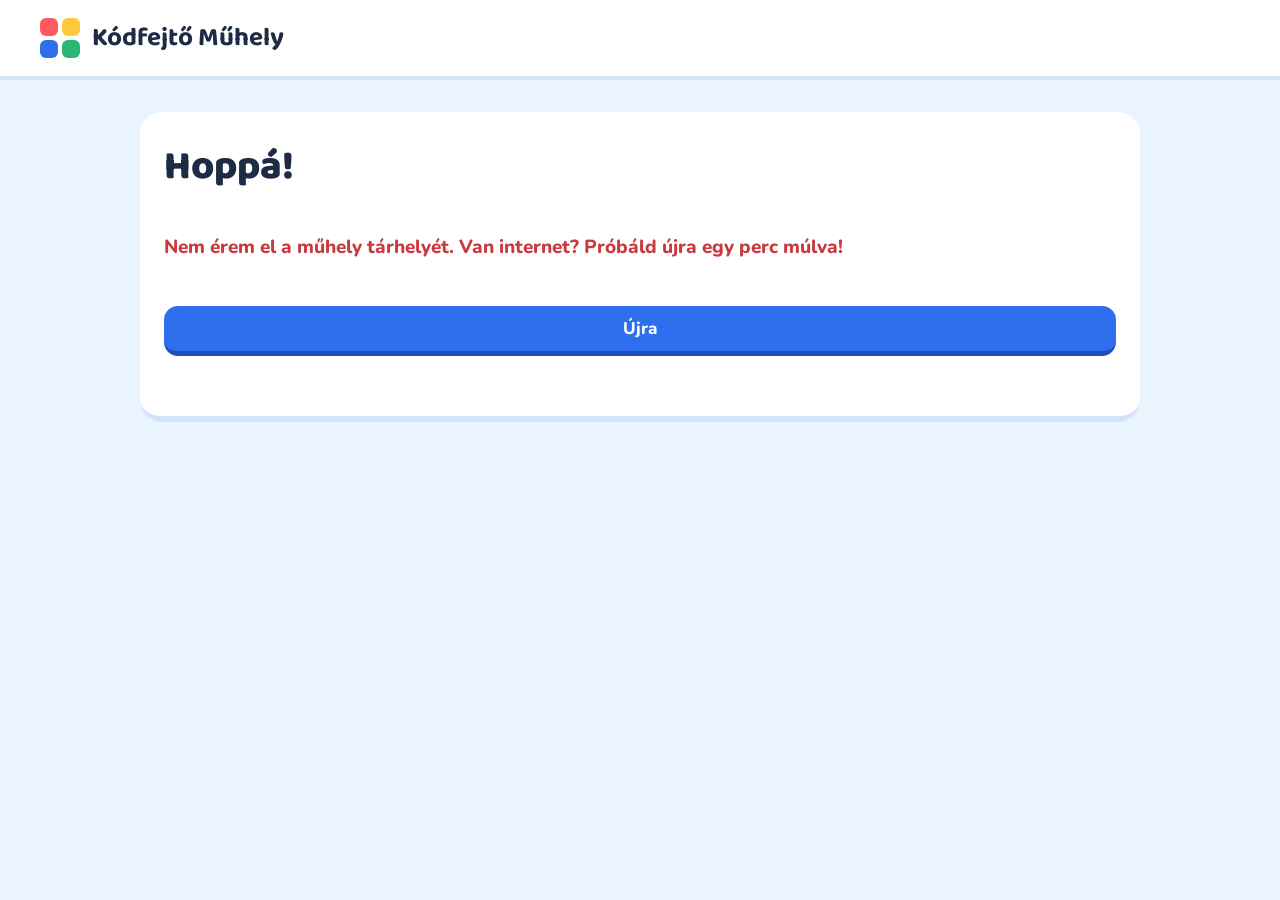
==== commit 902f148a: "Revert "falu" This reverts commit 304bc41bdfcbd74240ddcdef1c49668b37053a78." ====
--- a/index.html
+++ b/index.html
@@ -2,2028 +2,129 @@
 <html lang="hu">
 <head>
 <meta charset="utf-8">
-<meta name="viewport" content="width=device-width, initial-scale=1, viewport-fit=cover">
-<title>Matek 7 – kaland (kipróbálós verzió)</title>
-<link rel="preconnect" href="https://fonts.googleapis.com">
-<link href="https://fonts.googleapis.com/css2?family=Cinzel:wght@600;800&family=Orbitron:wght@500;800&family=Nunito:wght@400;600;800&display=swap" rel="stylesheet">
+<meta name="viewport" content="width=device-width, initial-scale=1">
+<title>Kódfejtő Műhely – Diákszempont robotika</title>
+<link rel="stylesheet" href="https://fonts.googleapis.com/css2?family=Baloo+2:wght@600;800&family=Nunito:wght@400;700;800&family=JetBrains+Mono:wght@400;600&display=swap">
+<link rel="stylesheet" href="assets/common.css">
 <style>
-:root{
-  --bg:#1c2a22; --bg2:#253629; --panel:#f3e9d2; --ink:#2b2218; --muted:#6b5b45;
-  --accent:#b8862b; --accent2:#7a3e1d; --ok:#2f7d32; --bad:#b3362b; --line:#d8c7a3;
-  --head:'Cinzel', Georgia, serif; --radius:14px; --glow:none;
-}
-body.scifi{
-  --bg:#070b1a; --bg2:#0f1733; --panel:#111a36; --ink:#e6f1ff; --muted:#8fa3c7;
-  --accent:#3fe0d0; --accent2:#8a6bff; --ok:#3ee07f; --bad:#ff5a7a; --line:#243259;
-  --head:'Orbitron', 'Segoe UI', sans-serif; --radius:6px; --glow:0 0 18px rgba(63,224,208,.25);
-}
-*{box-sizing:border-box}
-body{margin:0;font-family:'Nunito',system-ui,sans-serif;color:var(--ink);
-  background:radial-gradient(1200px 600px at 20% -10%,var(--bg2),var(--bg));min-height:100vh;transition:background .4s}
-body.scifi{background:
-  radial-gradient(2px 2px at 10% 20%,#fff8,transparent),radial-gradient(1px 1px at 70% 30%,#fff9,transparent),
-  radial-gradient(1px 1px at 40% 80%,#fff7,transparent),radial-gradient(2px 2px at 85% 65%,#fff6,transparent),
-  radial-gradient(1200px 600px at 80% -10%,var(--bg2),var(--bg))}
-header{display:flex;align-items:center;gap:14px;flex-wrap:wrap;padding:14px 20px;color:#fff}
-.emblem{width:46px;height:46px;flex:none}
-.title{font-family:var(--head);font-size:1.35rem;letter-spacing:.03em}
-.title small{display:block;font-family:'Nunito';font-size:.8rem;opacity:.75;letter-spacing:0}
-.spacer{flex:1}
-.res{display:flex;gap:10px}
-.chip{background:rgba(255,255,255,.1);border:1px solid rgba(255,255,255,.2);border-radius:999px;padding:6px 12px;font-weight:800;display:flex;align-items:center;gap:6px;white-space:nowrap}
-.chip svg{width:18px;height:18px}
-.switch{display:flex;background:rgba(255,255,255,.1);border-radius:999px;padding:3px}
-.switch button{border:0;background:transparent;color:#fff;padding:6px 12px;border-radius:999px;cursor:pointer;font:inherit;font-weight:700}
-.switch button.on{background:#fff;color:#111}
-main{display:grid;grid-template-columns:minmax(0,1fr) 340px;gap:18px;padding:0 20px 24px;max-width:1180px;margin:0 auto}
-@media (max-width:900px){main{grid-template-columns:minmax(0,1fr)}}
-.card{background:var(--panel);border-radius:var(--radius);padding:18px 20px;box-shadow:0 10px 30px rgba(0,0,0,.35),var(--glow);border:1px solid var(--line)}
-body.fantasy .card{background-image:linear-gradient(180deg,#f7efdc,#efe2c4)}
-.story{display:flex;gap:14px;align-items:flex-start}
-.story .lvl{font-family:var(--head);font-size:1.1rem;color:var(--accent2)}
-body.scifi .story .lvl{color:var(--accent)}
-.story p{margin:.3rem 0 0;color:var(--muted)}
-.track{display:flex;gap:8px;margin:14px 0 4px}
-.step{flex:1;text-align:center;padding:8px 4px;border-radius:10px;border:2px solid var(--line);font-weight:800;font-size:.85rem;color:var(--muted);position:relative}
-.step.done{border-color:var(--accent);color:var(--accent)}
-.step.cur{background:var(--accent);border-color:var(--accent);color:#fff}
-body.scifi .step.cur{color:#04121a}
-.step .rw{display:block;font-weight:600;font-size:.72rem;opacity:.85}
-.meters{display:flex;gap:22px;flex-wrap:wrap;margin:10px 0 0;font-size:.85rem;color:var(--muted)}
-.dots{display:inline-flex;gap:5px;vertical-align:middle;margin-left:6px}
-.dot{width:14px;height:14px;border-radius:50%;border:2px solid var(--line)}
-.dot.g{background:var(--ok);border-color:var(--ok)}
-.dot.r{background:var(--bad);border-color:var(--bad)}
-.task{margin-top:16px}
-.qlabel{font-size:.9rem;color:var(--muted);font-weight:700;text-transform:uppercase;letter-spacing:.06em}
-.expr{font-size:1.75rem;margin:10px 0 6px;line-height:1.5;word-spacing:.08em}
-@media (max-width:600px){.expr{font-size:1.3rem}}
-.expr i{font-family:Georgia,'Times New Roman',serif;font-weight:600}
-.subst{font-size:1.15rem;margin:4px 0 0}
-.frac{display:inline-flex;flex-direction:column;vertical-align:middle;text-align:center;font-size:.8em;line-height:1.05;margin:0 2px}
-.frac>span:first-child{border-bottom:1.5px solid currentColor;padding:0 2px}
-.answer{display:flex;gap:10px;margin-top:14px;flex-wrap:wrap}
-.answer input{flex:1;min-width:200px;font-size:1.35rem;padding:10px 14px;border-radius:10px;border:2px solid var(--line);background:rgba(255,255,255,.75);color:#111;font-family:Georgia,serif}
-body.scifi .answer input{background:#0a1128;color:var(--ink);border-color:var(--line)}
-.answer input:focus{outline:none;border-color:var(--accent)}
-.btn{border:0;border-radius:10px;padding:10px 18px;font:inherit;font-weight:800;cursor:pointer;background:var(--accent);color:#fff;font-size:1rem}
-body.scifi .btn{color:#04121a}
-body.scifi .btn.ghost{color:var(--accent)}
-.btn.ghost{background:transparent;border:2px solid var(--accent);color:var(--accent)}
-.btn:disabled{opacity:.45;cursor:default}
-.kp{display:none;margin-top:12px;max-width:420px}
-.kp.show{display:block}
-.kp .row{display:grid;gap:6px;margin-bottom:6px}
-.kp button{padding:12px 0;font-size:1.15rem;border-radius:8px;border:1px solid var(--line);background:rgba(255,255,255,.6);color:var(--ink);font-family:Georgia,serif;cursor:pointer}
-body.scifi .kp button{background:#0a1128}
-.kp button.l{font-style:italic;font-weight:700;color:var(--accent2)}
-body.scifi .kp button.l{color:var(--accent)}
-.fb{margin-top:14px;padding:12px 14px;border-radius:10px;display:none;line-height:1.45}
-.fb.show{display:block}
-.fb.ok{background:color-mix(in srgb,var(--ok) 15%,transparent);border:1px solid var(--ok)}
-.fb.bad{background:color-mix(in srgb,var(--bad) 13%,transparent);border:1px solid var(--bad)}
-.fb.info{background:color-mix(in srgb,var(--accent) 14%,transparent);border:1px solid var(--accent)}
-.fb b.big{font-family:var(--head);font-size:1.05rem}
-.g0{color:#1f6fb2;font-weight:800}.g1{color:#b5361f;font-weight:800}.g2{color:#2f7d32;font-weight:800}.g3{color:#8a3ab9;font-weight:800}.g4{color:#a06a00;font-weight:800}
-body.scifi .g0{color:#5fb8ff}body.scifi .g1{color:#ff7a5c}body.scifi .g2{color:#5ef08f}body.scifi .g3{color:#c69bff}body.scifi .g4{color:#ffd166}
-.banner{margin-top:12px;padding:12px 14px;border-radius:10px;background:var(--accent2);color:#fff;font-weight:800;display:none}
-.banner.show{display:block}
-aside h3{font-family:var(--head);margin:0 0 6px;font-size:1rem}
-aside .note{font-size:.8rem;color:var(--muted);margin:0 0 10px}
-table{width:100%;border-collapse:collapse;font-size:.78rem}
-th,td{text-align:left;padding:5px 4px;border-bottom:1px solid var(--line);vertical-align:top}
-th{color:var(--muted);font-weight:700}
-td.okc{color:var(--ok);font-weight:800}td.badc{color:var(--bad);font-weight:800}
-.rules{margin-top:16px;font-size:.82rem;color:var(--muted)}
-.rules li{margin:3px 0}
-.toprow{display:flex;justify-content:space-between;align-items:center;gap:8px;flex-wrap:wrap}
-.tiny{font-size:.78rem;color:var(--muted)}
-.pop{animation:pop .5s}
-@keyframes pop{0%{transform:scale(1)}40%{transform:scale(1.18)}100%{transform:scale(1)}}
+  .map-head { display: flex; flex-wrap: wrap; justify-content: space-between; align-items: end; gap: 12px; margin-bottom: 18px; }
+  .map-head h1 { font-size: 40px; }
+  .map-count { font-weight: 800; color: var(--muted); }
+  .map { display: flex; flex-wrap: wrap; align-items: center; row-gap: 18px; }
+  .stop { display: flex; flex-direction: column; align-items: center; gap: 8px; width: 140px; text-decoration: none; color: var(--ink); text-align: center; }
+  .dot { width: 86px; height: 86px; border-radius: 50%; display: flex; align-items: center; justify-content: center; font-family: 'Baloo 2', sans-serif; font-weight: 800; font-size: 34px; }
+  .dot.done { background: var(--green); border-bottom: 6px solid var(--green-d); color: #fff; }
+  .dot.next { width: 104px; height: 104px; font-size: 44px; background: var(--yellow); border-bottom: 8px solid var(--yellow-d); color: var(--ink); }
+  .dot.open { background: var(--blue); border-bottom: 6px solid var(--blue-d); color: #fff; }
+  .dot.locked { background: var(--line); border-bottom: 6px solid #B5C9E6; color: var(--muted); font-size: 30px; }
+  .stop .label { font-weight: 800; font-size: 14.5px; line-height: 1.3; }
+  .stop.locked .label { color: var(--muted); }
+  .path { flex: 1 1 24px; min-width: 24px; height: 8px; border-radius: 4px; background: var(--line); }
+  .path.done { background: var(--green); }
+  .nextbar { display: flex; flex-wrap: wrap; gap: 14px; align-items: center; background: #FFF6DB; border-radius: 18px; padding: 16px 20px; margin-top: 20px; }
+  .nextbar .txt { flex: 1 1 360px; font-size: 18px; }
+  .row3 { display: grid; grid-template-columns: repeat(3, minmax(0, 1fr)); gap: 20px; }
+  .tile { text-decoration: none; color: var(--ink); display: flex; flex-direction: column; gap: 6px; }
+  .tile h2 { font-size: 25px; }
+  .tile p { margin: 0; color: var(--muted); }
+  .badges { display: flex; flex-wrap: wrap; gap: 14px; }
+  .badge { width: 120px; text-align: center; font-weight: 800; font-size: 13.5px; }
+  .badge .b { width: 92px; height: 92px; margin: 0 auto 6px; border-radius: 50%; display: flex; align-items: center; justify-content: center; font-size: 34px; border: 4px solid var(--blue); color: var(--blue); background: #fff; }
+  .badge.no .b { border-style: dashed; border-color: #B5C9E6; color: #B5C9E6; }
+  .badge.no { color: var(--muted); }
+  .mascots { display: flex; flex-wrap: wrap; gap: 24px; align-items: center; }
+  @media (max-width: 900px) { .row3 { grid-template-columns: 1fr; } }
+</style>
+</head>
+<body>
+<header id="siteHeader"></header>
+<main class="page">
+  <section class="card" aria-labelledby="mapTitle">
+    <div class="map-head"><h1 id="mapTitle">Küldetés-térkép</h1><div class="map-count" id="mapCount"></div></div>
+    <div class="map" id="map"></div>
+    <div class="nextbar" id="nextbar"></div>
+  </section>
+  <div class="row3">
+    <a class="card tile" href="palya/index.html" style="border-bottom-color:#2F6FED"><h2>Virtuális pálya</h2><p>Próbáld ki a programodat otthon is, robot nélkül.</p></a>
+    <a class="card tile" href="kuldetesek.html" style="border-bottom-color:#2BB673"><h2>Küldetések</h2><p>A foglalkozások titkai, magyarázattal és mini kihívással.</p></a>
+    <a class="card tile" href="szotar.html" style="border-bottom-color:#FFC93C"><h2>Kódszótár</h2><p>Minden parancs blokkal és Pythonban, egymás mellett.</p></a>
+  </div>
+  <section class="card" aria-labelledby="badgeTitle">
+    <div class="map-head"><h2 id="badgeTitle" style="font-size:30px">Jelvényeid</h2><div class="map-count" id="rank"></div></div>
+    <div class="badges" id="badges"></div>
+  </section>
+  <section class="card" aria-labelledby="mascotTitle">
+    <div class="mascots">
+      <div style="flex:1 1 380px">
+        <h2 id="mascotTitle" style="font-size:30px">Keressük a Műhely kabaláját!</h2>
+        <p style="margin:8px 0 0">A kabalát ti választjátok ki a foglalkozáson. Rajzolhattok sajátot is: robotot, állatot, bármit, ami illik egy kódfejtő műhelyhez. Hozzátok el a rajzotokat, és közösen döntünk!</p>
+      </div>
+      <svg width="150" height="150" viewBox="0 0 220 220" role="img" aria-label="Egy kérdőjeles robot, aki még a nevét várja">
+        <circle cx="110" cy="110" r="104" fill="#EAF4FF"/>
+        <rect x="70" y="128" width="80" height="56" rx="14" fill="#FFC93C" stroke="#1D2B44" stroke-width="4"/>
+        <circle cx="110" cy="92" r="46" fill="#fff" stroke="#1D2B44" stroke-width="4"/>
+        <text x="110" y="112" text-anchor="middle" font-family="Baloo 2, sans-serif" font-weight="800" font-size="56" fill="#2F6FED">?</text>
+        <line x1="110" y1="46" x2="110" y2="26" stroke="#1D2B44" stroke-width="4"/><circle cx="110" cy="22" r="7" fill="#FF5A5F" stroke="#1D2B44" stroke-width="3"/>
+      </svg>
+    </div>
+  </section>
+</main>
+<footer id="siteFooter"></footer>
+<script src="assets/config.js"></script>
+<script src="assets/cloud.js"></script>
+<script src="assets/common.js"></script>
+<script src="assets/lessons.js"></script>
+<script>
+(function () {
+  'use strict';
+  const K = window.Kodfejto;
+  K.header('home');
 
-.tabs{display:flex;gap:6px;padding:0 20px 14px;max-width:1180px;margin:0 auto;flex-wrap:wrap}
-.tabs button{border:1px solid rgba(255,255,255,.25);background:rgba(255,255,255,.08);color:#fff;font:inherit;font-weight:800;padding:8px 16px;border-radius:999px;cursor:pointer}
-.tabs button.on{background:var(--accent);border-color:var(--accent);color:#fff}
-body.scifi .tabs button.on{color:#04121a}
-aside{display:flex;flex-direction:column;gap:18px}
-.charrow{display:flex;gap:12px;align-items:center}
-.charrow svg{width:84px;height:96px;flex:none}
-.stat{font-size:.85rem;color:var(--muted);margin:2px 0}
-.stat b{color:var(--ink)}
-.bar{height:10px;border-radius:6px;background:color-mix(in srgb,var(--muted) 25%,transparent);overflow:hidden;margin:4px 0 2px}
-.bar>span{display:block;height:100%;background:var(--accent);transition:width .4s}
-.bar.hp>span{background:var(--ok)}
-.bar.hp.low>span{background:var(--bad)}
-.grid3{display:grid;grid-template-columns:repeat(auto-fit,minmax(170px,1fr));gap:12px;margin-top:12px}
-.pick{border:2px solid var(--line);border-radius:12px;padding:12px;text-align:center;cursor:pointer;background:rgba(255,255,255,.25);color:var(--ink);font:inherit}
-body.scifi .pick{background:rgba(255,255,255,.03)}
-.pick:hover:not(:disabled){border-color:var(--accent)}
-.pick:disabled{opacity:.45;cursor:default}
-.pick svg{width:90px;height:90px}
-.pick h4{margin:6px 0 2px;font-family:var(--head);font-size:.95rem}
-.pick .tiny{display:block}
-.grade{display:inline-block;margin-top:6px;padding:2px 10px;border-radius:999px;background:var(--accent2);color:#fff;font-weight:800;font-size:.8rem}
-.field{display:grid;grid-template-columns:1fr auto 1fr;gap:10px;align-items:center;margin-top:8px}
-.fighter{text-align:center}
-.fighter svg{width:130px;height:130px;max-width:100%}
-@media (max-width:600px){.fighter svg{width:90px;height:90px}}
-.fighter .name{font-family:var(--head);font-weight:800;font-size:.95rem}
-.vs{font-family:var(--head);font-size:1.4rem;color:var(--accent2);font-weight:800}
-body.scifi .vs{color:var(--accent)}
-.attacks{display:grid;grid-template-columns:repeat(3,1fr);gap:8px;margin-top:14px}
-@media (max-width:600px){.attacks{grid-template-columns:1fr}}
-.atk{border:0;border-radius:10px;padding:10px;font:inherit;cursor:pointer;background:var(--accent);color:#fff;text-align:left}
-body.scifi .atk{color:#04121a}
-.atk b{display:block;font-family:var(--head)}
-.atk span{font-size:.8rem;opacity:.9}
-.atk:disabled{opacity:.4;cursor:default}
-.atk.t2{background:color-mix(in srgb,var(--accent) 70%,var(--accent2))}
-.atk.t3{background:var(--accent2);color:#fff}
-.subacts{display:flex;gap:8px;margin-top:8px;flex-wrap:wrap}
-.shake{animation:shake .45s}
-@keyframes shake{0%,100%{transform:translateX(0)}20%{transform:translateX(-8px)}40%{transform:translateX(8px)}60%{transform:translateX(-5px)}80%{transform:translateX(5px)}}
-.flash{animation:flash .5s}
-@keyframes flash{0%{filter:none}30%{filter:brightness(2) saturate(0)}100%{filter:none}}
-.dmgpop{font-weight:900;font-size:1.1rem;height:1.4rem}
-.dmgpop.e{color:var(--bad)}.dmgpop.p{color:var(--bad)}
-.shopitem{display:flex;gap:12px;align-items:center;border:1px solid var(--line);border-radius:12px;padding:10px 12px;margin-top:10px}
-.shopitem .ic{width:44px;height:44px;flex:none}
-.shopitem .grow{flex:1}
-.shopitem h4{margin:0;font-family:var(--head);font-size:.95rem}
-.badge{font-size:.72rem;padding:2px 8px;border-radius:999px;border:1px solid var(--accent);color:var(--accent);font-weight:800;margin-left:6px}
-.hidden{display:none!important}
-.introbox{color:var(--muted);margin:.3rem 0 0}
-/* ---- falu ---- */
-body.fantasy:not(.x) #tabs [data-m=falu]{}
-body.scifi #tabs [data-m=falu]{display:none}
-body.mode-falu main{grid-template-columns:minmax(0,1fr);max-width:max(900px,calc((100vh - 250px)*1.792 + 40px))}
-body.mode-falu aside{display:none}
-body.mode-falu main>section.card{padding:0;overflow:hidden;background:#3c5a2c}
-.fwrap{position:relative;overflow:auto;-webkit-overflow-scrolling:touch;border-radius:16px}
-.falu{position:relative;isolation:isolate;width:100%;aspect-ratio:2000/1116;user-select:none;-webkit-user-select:none}
-.falu>img.fmap{position:absolute;inset:0;width:100%;height:100%;display:block;pointer-events:none}
-.fbld{position:absolute;border:0;background:transparent;border-radius:30%;cursor:pointer;padding:0}
-.fbld:hover,.fbld:focus-visible{background:radial-gradient(closest-side,rgba(255,240,180,.35),transparent);outline:none}
-.flbl{position:absolute;transform:translate(-50%,-50%);display:flex;align-items:center;gap:6px;white-space:nowrap;background:rgba(250,242,226,.95);color:#3a2a1a;border:2px solid #c8962e;border-radius:999px;padding:5px 12px 5px 6px;font-weight:900;font-size:clamp(.72rem,1.05vw,1rem);box-shadow:0 4px 10px rgba(0,0,0,.35);pointer-events:none;transition:transform .15s;z-index:2000}
-.flbl i{font-style:normal;width:1.8em;height:1.8em;display:grid;place-items:center;border-radius:50%;background:#c8962e}
-.flbl small{display:block;font-weight:700;font-size:.72em;color:#7a6650;margin-top:-2px}
-.flbl.hot,.flbl.hover{transform:translate(-50%,-50%) scale(1.12)}
-.flbl.badge:after{content:attr(data-bd);position:absolute;top:-9px;right:-8px;background:#d0453b;color:#fff;border-radius:99px;font-size:.72em;padding:1px 7px}
-.fwalker{position:absolute;width:8.5%;aspect-ratio:200/260;transform:translate(-50%,-100%);cursor:pointer}
-.fwalker .finner{width:100%;height:100%;transform-origin:50% 100%}
-.fwalker.flip .finner{transform:scaleX(-1)}
-.fwalker svg{width:100%;height:100%;filter:drop-shadow(0 6px 6px rgba(0,0,0,.35))}
-.fme{position:absolute;left:50%;top:-4px;transform:translate(-50%,-100%);background:#c8962e;color:#1b140a;font-weight:900;font-size:clamp(.6rem,.85vw,.82rem);border-radius:99px;padding:2px 9px;white-space:nowrap;box-shadow:0 3px 8px rgba(0,0,0,.3)}
-.fwalker:not(.moving):not(.flip) .finner{animation:fidle 3s ease-in-out infinite}
-@keyframes fidle{50%{transform:translateY(-1.5%)}}
-.ftoast{position:absolute;left:50%;top:14px;transform:translateX(-50%);z-index:3000;background:rgba(0,0,0,.72);color:#fff;border-radius:999px;padding:8px 16px;font-weight:800;font-size:.9rem;pointer-events:none}
-.fquick{display:flex;gap:4px;justify-content:center;flex-wrap:wrap;padding:8px;background:rgba(20,16,10,.82)}
-.fquick button{border:0;background:transparent;color:#fff;border-radius:10px;padding:6px 10px;font-weight:800;font-size:.75rem;display:flex;flex-direction:column;align-items:center;gap:2px;min-width:62px;cursor:pointer;font-family:inherit}
-.fquick button b{font-size:1.25rem;line-height:1}
-.fquick button:hover{background:rgba(255,255,255,.12)}
-.fquick kbd{font-family:inherit;font-size:.6rem;opacity:.6}
-/* hős lapja */
-.ovcard.hpanel{max-width:1120px;width:100%;text-align:left;padding:0;max-height:92vh;overflow:auto;margin:12px}
-.hph{display:flex;align-items:center;gap:10px;padding:14px 18px;border-bottom:1px solid rgba(120,90,50,.25);position:sticky;top:0;background:var(--panel);z-index:2}
-.hph h2{font-family:var(--head);margin:0;font-size:1.3rem}
-.hph .btn{margin-left:auto}
-.hgrid{display:grid;grid-template-columns:1fr 240px 1fr;gap:14px;padding:16px 18px;align-items:start}
-.hbig{height:330px;position:sticky;top:70px}.hbig svg{width:100%;height:100%}
-.hcard{background:rgba(255,255,255,.35);border:1px solid rgba(120,90,50,.2);border-radius:14px;padding:12px 14px}
-body.scifi .hcard{background:rgba(255,255,255,.04)}
-.hcard+.hcard{margin-top:12px}
-.hcard h3{font-family:var(--head);margin:0 0 8px;font-size:1rem}
-.hcard .evcard{margin:0}
-.hwho{display:flex;align-items:center;gap:10px;margin-bottom:10px}
-.hwho b{font-family:var(--head);font-size:1.1rem;display:block}.hwho span{font-size:.82rem;opacity:.75}
-.hlvl{width:44px;height:44px;border-radius:50%;display:grid;place-items:center;font-family:var(--head);font-weight:800;font-size:1.15rem;background:radial-gradient(circle at 35% 30%,#ffe9a6,#c8962e 70%);color:#3a2408;box-shadow:0 0 0 3px rgba(255,255,255,.6)}
-.hstat{display:grid;grid-template-columns:30px 1fr auto;align-items:center;gap:8px;margin:6px 0;font-size:.85rem}
-.hstat .k{font-weight:900}
-.hbar{height:10px;border-radius:99px;background:rgba(0,0,0,.12);overflow:hidden}
-.hbar i{display:block;height:100%;border-radius:99px}
-.hstat.hp .k{color:#d0453b}.hstat.hp i{background:linear-gradient(90deg,#e0574b,#b83228)}
-.hstat.ap .k{color:#3b82f6}.hstat.ap i{background:linear-gradient(90deg,#60a5fa,#2563eb)}
-.hstat.xp .k{color:#d98a1c}.hstat.xp i{background:linear-gradient(90deg,#f5b544,#d98a1c)}
-.hstat.gp .k{color:#b58a1a}
-.hnote{font-size:.74rem;opacity:.7;margin:-2px 0 6px 38px}
-.hkv{display:flex;justify-content:space-between;font-size:.85rem;padding:5px 0;border-top:1px dashed rgba(120,90,50,.3)}
-.hperk{font-size:.82rem;line-height:1.35;background:rgba(200,150,46,.14);border-radius:10px;padding:8px 10px;margin-top:8px}
-.hslots{display:grid;grid-template-columns:repeat(3,1fr);gap:8px}
-.hslot{position:relative;background:rgba(255,255,255,.5);border:2px solid rgba(120,90,50,.25);border-radius:12px;padding:8px 4px 6px;text-align:center;font-size:.72rem;font-weight:800;display:flex;flex-direction:column;align-items:center;gap:3px;font-family:inherit;color:inherit;cursor:pointer}
-body.scifi .hslot{background:rgba(255,255,255,.05)}
-.hslot .ic{width:44px;height:44px}.hslot .lb{font-weight:600;opacity:.75}
-.hslot.on{border-color:var(--accent);box-shadow:0 0 0 3px color-mix(in srgb,var(--accent) 30%,transparent)}
-.hslot.empty{opacity:.45;cursor:default;border-style:dashed}
-.hslot .tag{position:absolute;top:-8px;right:-6px;background:var(--accent);color:#1b140a;border-radius:99px;padding:1px 7px;font-size:.62rem}
-.hbag{display:grid;grid-template-columns:repeat(4,1fr);gap:8px}
-.hcell{aspect-ratio:1;border:2px solid rgba(120,90,50,.25);border-radius:10px;display:grid;place-items:center;position:relative;background:rgba(255,255,255,.4)}
-.hcell .ic{width:70%;height:70%}.hcell .n{position:absolute;right:4px;bottom:2px;font-weight:900;font-size:.8rem}
-.hcoupon{display:flex;gap:10px;align-items:center;background:rgba(200,150,46,.12);border-radius:10px;padding:8px 10px;margin-top:6px;border-left:4px solid var(--accent)}
-.hcoupon .ic{width:32px;height:32px;flex:none}.hcoupon b{display:block;font-size:.86rem}.hcoupon span{font-size:.72rem;opacity:.7}
-.hcoupon code{margin-left:auto;font-weight:900;letter-spacing:.12em;border:2px dashed var(--accent);border-radius:6px;padding:2px 6px;font-size:.8rem}
-.htro{display:flex;gap:8px;flex-wrap:wrap}
-.tro{display:flex;align-items:center;gap:6px;background:rgba(200,150,46,.14);border-radius:99px;padding:4px 10px 4px 4px;font-size:.75rem;font-weight:800}
-.tro i{width:24px;height:24px;border-radius:50%;display:grid;place-items:center;font-style:normal;background:radial-gradient(circle at 35% 30%,#ffe9a6,#c8962e);color:#3a2408}
-@media (max-width:900px){
- body.mode-falu main{padding:0 0 70px}
- body.mode-falu main>section.card{border-radius:0}
- .fwrap{height:calc(100vh - 230px);min-height:340px;border-radius:0}
- .falu{width:auto;height:100%}
- .fwalker{width:7.5%}
- .flbl{font-size:.72rem}
- .fquick{display:none}
- .hgrid{grid-template-columns:1fr}.hbig{height:250px;position:static;order:-1}
-}
+  function render() {
+    const g = K.GROUPS[K.store.get('group', '')];
+    const mode = g ? g.mode : 'python';
+    const all = window.KodfejtoMissions.filter((m) => !(m.only && m.only !== mode));
+    const missions = all.filter((m) => K.unlocked(m.id));   // ami nyitott
+    const lockedCount = all.length - missions.length;
+    const done = K.badges();
+    // a térkép végén titkos küldetések: amit a tanár még nem nyitott meg (+ egy meglepetés)
+    const LOCKED_AFTER = K.cloud() ? lockedCount + 1 : 3;
+    const nextIdx = missions.findIndex((m) => !done.includes(m.id));
 
-.story-l{font-family:var(--head);font-size:1.1rem;color:var(--accent2)}
-body.scifi .story-l{color:var(--accent)}
-.mapwrap{overflow-x:auto;-webkit-overflow-scrolling:touch;margin-top:12px;border-radius:16px}
-.map{width:100%;min-width:640px;height:auto;display:block;border-radius:16px}
-.node.open{cursor:pointer}.node.locked{cursor:not-allowed}
-.node.open:hover>circle:not(.pulse){filter:brightness(1.08)}
-.coupon .code{font-family:ui-monospace,Menlo,monospace;font-weight:900;font-size:1.25rem;letter-spacing:.15em;padding:8px 10px;border:2px dashed var(--accent);border-radius:8px;color:var(--accent2)}
-body.scifi .coupon .code{color:var(--accent)}
-.coupon.used{opacity:.55}
-details.teacher{border:1px dashed var(--line);border-radius:12px;padding:10px 12px}
-details.teacher summary{cursor:pointer}
-table.ped input{width:100%;font:inherit;font-size:.8rem;padding:4px;border:1px solid var(--line);border-radius:6px;background:rgba(255,255,255,.6);color:#111}
-body.scifi table.ped input{background:#0a1128;color:var(--ink)}
-.stage{position:relative;height:200px;border-radius:12px;overflow:hidden;margin:8px 0 10px;box-shadow:inset 0 0 0 1px rgba(0,0,0,.12)}
-.stage svg.bg{position:absolute;inset:0;width:100%;height:100%}
-.stage .hero{position:absolute;left:50%;bottom:0;transform:translateX(-50%);width:150px;height:195px}
-.stage .hero svg{width:100%;height:100%}
-.sbar{display:grid;grid-template-columns:26px 1fr auto;gap:8px;align-items:center;margin:4px 0}
-.sbar b{font-size:.8rem}.sbar .bar{margin:0;height:9px}
-.bar.hpc>span{background:#d64545}.bar.apc>span{background:#3b82f6}.bar.xpc>span{background:#f2a33a}.bar.gpc>span{background:#c9962e}
-b.hpc{color:#d64545}b.apc{color:#3b82f6}b.xpc{color:#e08a1e}b.gpc{color:#b8862b}
-body.scifi b.hpc{color:#ff6b6b}body.scifi b.apc{color:#6ea8ff}
-.scene{border-radius:14px;overflow:hidden;line-height:0;box-shadow:0 6px 18px rgba(0,0,0,.25)}
-.scenesvg{width:100%;height:auto;display:block}
-.apchip{font-family:Nunito,sans-serif;font-size:.8rem;background:#3b82f6;color:#fff;border-radius:999px;padding:2px 10px;margin-left:6px;vertical-align:middle}
-.btn.apbtn{background:#3b82f6;color:#fff}
-.shopitem.priv.locked{opacity:.8}
-.field.arena{position:relative;border-radius:14px;overflow:hidden;padding:16px 10px;margin-top:10px;box-shadow:0 6px 18px rgba(0,0,0,.25)}
-.field.arena>svg.bg{position:absolute;inset:0;width:100%;height:100%;z-index:0}
-.field.arena>div{position:relative;z-index:1}
-.field.arena .fighter{background:linear-gradient(to top,rgba(255,248,235,.88) 0,rgba(255,248,235,.88) 74px,transparent 74px);border-radius:12px;padding:6px 8px}
-body.scifi .field.arena .fighter{background:linear-gradient(to top,rgba(10,17,40,.85) 0,rgba(10,17,40,.85) 74px,transparent 74px)}
-.field.arena .fighter svg{filter:drop-shadow(0 4px 6px rgba(0,0,0,.35))}
-.field.arena .vs{color:#fff;text-shadow:0 2px 6px rgba(0,0,0,.7)}
-.ic{width:44px;height:44px;flex:none}
-.evcard{display:flex;gap:12px;align-items:center;padding:10px 14px;border-radius:12px;margin:0 0 12px;background:linear-gradient(90deg,var(--accent2),color-mix(in srgb,var(--accent2) 60%,var(--accent)));color:#fff;box-shadow:0 4px 12px rgba(0,0,0,.2)}
-body.scifi .evcard{background:linear-gradient(90deg,#3b2f80,#1c4f6e)}
-.evcard .evic{font-size:1.6rem}.evcard span{opacity:.92;font-size:.9rem}
-.big.crit{color:#e8590c}
-.overlay{position:fixed;inset:0;background:rgba(0,0,0,.75);display:flex;align-items:center;justify-content:center;z-index:50}
-.ovcard{max-width:760px;margin:20px;padding:36px 40px;border-radius:24px;background:var(--panel);color:var(--ink);text-align:center;box-shadow:0 20px 60px rgba(0,0,0,.5)}
-.ovtxt{font-family:var(--head);font-size:2rem;line-height:1.3;margin:16px 0}
-.clsbox{max-width:900px}
-.clsgrid{display:grid;grid-template-columns:repeat(3,1fr);gap:12px;text-align:left}
-@media (max-width:700px){.clsgrid{grid-template-columns:1fr}.clsbox{padding:18px 14px;max-height:88vh;overflow:auto}}
-.clscard{border:2px solid var(--line);border-radius:14px;padding:12px;display:flex;flex-direction:column;gap:6px}
-.clscard.cur{border-color:var(--accent)}.clscard h4{margin:0;font-family:var(--head);text-align:center}
-.clsav{height:190px;display:flex;justify-content:center;background:radial-gradient(circle at 50% 60%,color-mix(in srgb,var(--accent) 22%,transparent),transparent 70%);border-radius:12px}.clsav svg{height:190px;width:auto}
-.clscard .btn{margin-top:auto}
-.gsel{display:flex;gap:8px;align-items:center;justify-content:center;flex-wrap:wrap;margin:0 0 12px}.gsel .btn{padding:6px 16px}
-.fighter svg.av{height:175px;width:auto}
-@media (max-width:600px){.fighter svg.av{height:120px}}
-.rulesbox{margin-top:14px}.rulesbox summary{cursor:pointer;font-weight:800;color:var(--muted);font-size:.85rem}
-.maphint{display:none}
-@media (max-width:600px){
-  header{padding:10px 12px;gap:8px}.emblem{width:34px;height:34px}.title{font-size:1.05rem}.title small{font-size:.7rem}
-  .chip{padding:4px 10px;font-size:.85rem}.switch button{padding:4px 10px;font-size:.85rem}
-  .notice{font-size:.72rem;padding:6px 10px;margin-bottom:8px;width:calc(100% - 20px)}
-  .tabs{position:fixed;left:0;right:0;bottom:0;z-index:40;margin:0;max-width:none;justify-content:space-around;gap:2px;flex-wrap:nowrap;
-    padding:6px 4px calc(6px + env(safe-area-inset-bottom));background:var(--bg);border-top:1px solid rgba(255,255,255,.15);box-shadow:0 -6px 16px rgba(0,0,0,.35)}
-  .tabs button{padding:8px 6px;font-size:.78rem;flex:1;border-radius:10px}
-  body{padding-bottom:64px}
-  main{padding:0 10px 16px;gap:12px}.card{padding:12px 12px}
-  .evcard{padding:8px 10px;gap:8px;margin-bottom:8px}.evcard .evic{font-size:1.2rem}.evcard b{font-size:.9rem}.evcard span{font-size:.8rem}
-  .introbox{font-size:.88rem}.track{margin:8px 0 2px}.step{padding:6px 2px;font-size:.78rem}
-  .expr{margin:6px 0 4px}.flabel{margin-top:8px}.answer input{font-size:1.15rem;padding:8px 10px}
-  .kp button{padding:10px 0}
-  .maphint{display:block;font-size:.78rem;color:var(--muted);margin:6px 0 0}
-}
-.flabel{display:block;margin-top:12px;font-weight:800;font-size:.85rem;color:var(--muted)}
-#form .answer{margin-top:10px}
-button.step{font-family:inherit;cursor:pointer;background:transparent}
-.pulse{transform-box:fill-box;transform-origin:center;animation:pulse 1.8s ease-out infinite}
-@keyframes pulse{0%{transform:scale(1);opacity:.9}100%{transform:scale(1.45);opacity:0}}
+    // küldetés-térkép
+    let html = '';
+    missions.forEach((m, i) => {
+      const isDone = done.includes(m.id);
+      const cls = isDone ? 'done' : (i === nextIdx ? 'next' : 'open');
+      if (i > 0) html += `<div class="path ${done.includes(missions[i - 1].id) ? 'done' : ''}"></div>`;
+      html += `<a class="stop" href="kuldetesek.html#${m.id}"><span class="dot ${cls}">${isDone ? '✓' : i + 1}</span><span class="label">${i + 1}. ${m.title}</span></a>`;
+    });
+    for (let j = 0; j < LOCKED_AFTER; j++) {
+      html += `<div class="path"></div><div class="stop locked"><span class="dot locked">?</span><span class="label">Titkos küldetés</span></div>`;
+    }
+    document.getElementById('map').innerHTML = html;
+    document.getElementById('mapCount').textContent = done.filter((d) => missions.some((m) => m.id === d)).length + ' kész · ' + missions.length + ' nyitva';
 
-.notice{max-width:1180px;margin:0 auto 12px;padding:8px 20px;color:#fff;opacity:.85;font-size:.85rem;background:rgba(255,255,255,.08);border-radius:10px;width:calc(100% - 40px)}
-</style>
-<link rel="manifest" href="manifest.webmanifest">
-<meta name="theme-color" content="#1c2a22">
-<meta name="apple-mobile-web-app-capable" content="yes">
-<meta name="mobile-web-app-capable" content="yes">
-<meta name="apple-mobile-web-app-status-bar-style" content="black-translucent">
-<meta name="apple-mobile-web-app-title" content="Matek-kaland">
-<link rel="apple-touch-icon" href="apple-touch-icon.png">
-<link rel="icon" type="image/png" sizes="192x192" href="icon-192.png">
-<style>.installbtn{cursor:pointer;color:#fff;font:inherit;font-weight:800}
-@media (display-mode: standalone){header{padding-top:calc(10px + env(safe-area-inset-top))}}</style>
-</head>
-<body class="fantasy">
-<header>
-  <svg class="emblem" id="emblem" viewBox="0 0 64 64"></svg>
-  <div class="title"><span id="worldName"></span><small id="worldSub"></small></div>
-  <div class="spacer"></div>
-  <div class="res">
-    <div class="chip" id="goldChip"><svg viewBox="0 0 20 20" id="goldIcon"></svg><span id="gold">0</span><span class="tiny" id="goldName" style="color:#fff;opacity:.7"></span></div>
-  </div>
-  <div class="switch" role="group" aria-label="Hangulat">
-    <button id="tFantasy" class="on">Fantasy</button>
-    <button id="tScifi">Sci-fi</button>
-  </div>
-</header>
-<div class="notice">Kipróbálós verzió: jegyet nem ad, és senki nem látja, mit csinálsz benne. A haladásod ebben a böngészőben mentődik.</div>
-<nav class="tabs" id="tabs">
-  <button data-m="falu">Falu</button>
-  <button data-m="map">Térkép</button>
-  <button data-m="practice">Gyakorlás</button>
-  <button data-m="arena">Aréna</button>
-  <button data-m="trial">Próba</button>
-  <button data-m="shop">Bolt</button>
-</nav>
+    const nb = document.getElementById('nextbar');
+    if (nextIdx >= 0) {
+      const m = missions[nextIdx];
+      nb.innerHTML = `<div class="txt"><strong>Most jön:</strong> ${m.title}. ${m.story}</div>
+        <a class="btn btn-blue" href="kuldetesek.html#${m.id}">Indulhat a küldetés!</a>`;
+    } else {
+      nb.innerHTML = '<div class="txt"><strong>Minden nyitott küldetést teljesítettél!</strong> Hamarosan jönnek az újak. Addig gyakorolj a virtuális pályán.</div><a class="btn btn-blue" href="palya/index.html">Irány a pálya!</a>';
+    }
 
-<main>
-  <section class="card">
-    <div id="modeView"></div>
+    // jelvények
+    document.getElementById('rank').textContent = 'Rangod: ' + K.rank();
+    document.getElementById('badges').innerHTML = missions.map((m) => {
+      const b = K.BADGES[m.id], has = done.includes(m.id);
+      return `<div class="badge ${has ? '' : 'no'}" title="${b.desc}"><div class="b">${has ? '★' : '?'}</div>${b.name}</div>`;
+    }).join('');
+  }
+  render();
+  K.onSync(render);
 
-    <div class="task" id="taskArea">
-      <div class="toprow">
-        <div class="qlabel" id="qlabel"></div>
-        <button class="btn ghost" id="kpToggle" style="padding:6px 10px;font-size:.85rem">⌨ Billentyűzet</button>
-      </div>
-      <div class="expr" id="expr"></div>
-      <div class="subst" id="subst"></div>
-      <form id="form" autocomplete="off">
-        <label class="flabel hidden" id="lab1" for="ans">1. lépés – az összevont alak:</label>
-        <div class="answer" style="margin-top:6px"><input id="ans" spellcheck="false" autocapitalize="off"></div>
-        <label class="flabel hidden" id="lab2" for="ans2">2. lépés – a helyettesítési érték:</label>
-        <div class="answer hidden" id="row2" style="margin-top:6px"><input id="ans2" spellcheck="false" autocapitalize="off"></div>
-        <div class="answer">
-          <button class="btn" id="checkBtn" type="submit">Ellenőrzés</button>
-          <button class="btn ghost" id="hintBtn" type="button">Tipp</button>
-          <button class="btn" id="nextBtn" type="button" style="display:none">Következő →</button>
-        </div>
-      </form>
-      <div class="kp" id="kp"></div>
-    </div>
-    <div class="fb" id="fb"></div>
-    <div class="banner" id="banner"></div>
-    <div id="modeFoot"></div>
-  </section>
-
-  <aside>
-    <div class="card" id="charCard"></div>
-  </aside>
-</main>
-
-<script>
-/* ================= ENGINE (téma-független) ================= */
-function gcd(a,b){a=Math.abs(a);b=Math.abs(b);while(b){const t=a%b;a=b;b=t}return a||1}
-class Q{
-  constructor(n,d=1){if(d<0){n=-n;d=-d}const g=gcd(n,d);this.n=n/g;this.d=d/g}
-  add(o){return new Q(this.n*o.d+o.n*this.d,this.d*o.d)}
-  mul(o){return new Q(this.n*o.n,this.d*o.d)}
-  neg(){return new Q(-this.n,this.d)}
-  eq(o){return this.n===o.n&&this.d===o.d}
-  get zero(){return this.n===0}
-  static parseDec(s){ // "12.75" -> Q
-    if(!/^\d*\.?\d*$/.test(s)||s===''||s==='.')return null;
-    const [i,f='']=s.split('.');return new Q(parseInt((i||'0')+f,10),Math.pow(10,f.length));
-  }
-}
-const rint=(a,b)=>a+Math.floor(Math.random()*(b-a+1));
-const pick=a=>a[Math.floor(Math.random()*a.length)];
-const shuffle=a=>{for(let i=a.length-1;i>0;i--){const j=Math.floor(Math.random()*(i+1));[a[i],a[j]]=[a[j],a[i]]}return a};
-
-function combine(terms){ // [{c:Q,k:'ab'}] -> Map(k->Q), zeros removed, stable order
-  const m=new Map();
-  for(const t of terms){m.set(t.k,(m.get(t.k)||new Q(0)).add(t.c))}
-  for(const [k,v] of [...m])if(v.zero)m.delete(k);
-  return m;
-}
-const mapToTerms=m=>[...m].map(([k,c])=>({c,k})).sort((a,b)=>(a.k===''?1:0)-(b.k===''?1:0));
-
-/* --- formázás --- */
-function decStr(q){ // véges tizedes tört? -> "2,5", különben null
-  let d=q.d,p=0;while(d%2===0){d/=2;p++}let r=0;while(d%5===0){d/=5;r++}
-  if(d!==1)return null;const k=Math.max(p,r);if(k>3)return null;
-  const v=Math.abs(q.n)/q.d;return v.toFixed(k).replace('.',',');
-}
-function absHTML(q,preferFrac){
-  const a=new Q(Math.abs(q.n),q.d);
-  if(a.d===1)return String(a.n);
-  const ds=decStr(a);
-  if(ds&&!preferFrac)return ds;
-  return `<span class="frac"><span>${a.n}</span><span>${a.d}</span></span>`;
-}
-function numHTML(q,preferFrac){return (q.n<0?'−':'')+absHTML(q,preferFrac)}
-function letters(k){return k.split('').map(ch=>`<i>${ch}</i>`).join('')}
-function termHTML(t,first){
-  const neg=t.c.n<0;const a=new Q(Math.abs(t.c.n),t.c.d);
-  const coef=(t.k&&a.n===1&&a.d===1)?'':absHTML(a);
-  const sign=first?(neg?'−':''):(neg?' − ':' + ');
-  return sign+coef+letters(t.k);
-}
-function exprHTML(terms,groupOf){
-  if(!terms.length)return '0';
-  return terms.map((t,i)=>{const h=termHTML(t,i===0);
-    if(!groupOf)return h;const g=groupOf(t.k);
-    // a jelet ne színezzük, csak a tagot
-    const m=h.match(/^(\s*[+−]?\s*)(.*)$/);return `${m[1]}<span class="g${g}">${m[2]}</span>`}).join('');
-}
-
-/* --- generátorok --- */
-const VARSETS2=[['a','b'],['x','y'],['m','n'],['p','q']];
-const VARSETS3=[['a','b','c'],['x','y','z'],['p','q','r']];
-function mk(c,k){return {c:c instanceof Q?c:new Q(c),k}}
-
-function genL1(){
-  for(;;){
-    const [u,v]=pick(VARSETS2);
-    const keys=shuffle([u,u,v,'',pick([v,'',u])]).slice(0,rint(4,5));
-    if(keys.filter(k=>k===u).length<2)continue;
-    const terms=keys.map((k,i)=>mk((i>0&&Math.random()<.3?-1:1)*rint(1,9),k));
-    const m=combine(terms);
-    if(m.size<2||m.size===terms.length)continue;
-    if([...m.values()].some(q=>q.n<0)&&Math.random()<.5)continue; // L1: többnyire pozitív eredmény
-    return {level:1,vars:[u,v],terms,target:m};
-  }
-}
-function genL2(){
-  for(;;){
-    const vs=pick(VARSETS3);const prod=[vs[0],vs[1]].sort().join('');
-    const pool=shuffle([vs[0],vs[1],vs[2],prod,'']).slice(0,rint(3,4));
-    let keys=[];pool.forEach(k=>{keys.push(k,k)});if(Math.random()<.5)keys.push(pick(pool));
-    keys=shuffle(keys);
-    const terms=keys.map((k,i)=>mk((Math.random()<.45?-1:1)*rint(1,12),k));
-    if(Math.random()<.45){const t=pick(terms);t.c=t.c.add(new Q(t.c.n<0?-1:1,2))} // egy tizedes együttható
-    if(Math.random()<.3){ // kieső tag
-      const k=pick(pool);const idx=terms.map((t,i)=>t.k===k?i:-1).filter(i=>i>=0);
-      if(idx.length===2){terms[idx[1]].c=terms[idx[0]].c.neg()}
-    }
-    const m=combine(terms);if(m.size<2)continue;
-    return {level:2,vars:vs,terms,target:m};
-  }
-}
-const VALS_INT=[-5,-4,-3,-2,-1,1,2,3,4,5].map(n=>new Q(n));
-const VALS_DEC=[[1,2],[-1,2],[3,2],[-3,2],[5,2],[1,5],[-1,5],[3,10]].map(([n,d])=>new Q(n,d));
-const VALS_FR=[[1,2],[-1,2],[1,3],[-1,3],[2,3],[1,4],[-1,4],[2,5]].map(([n,d])=>new Q(n,d));
-function genL3(){
-  for(;;){
-    const [u,v]=pick(VARSETS2);const prod=[u,v].sort().join('');
-    const withProd=Math.random()<.45;
-    const pool=withProd?[u,v,prod]:[u,v,''];
-    let keys=[];pool.forEach(k=>keys.push(k,k));keys=shuffle(keys).slice(0,rint(5,6));
-    const terms=keys.map((k,i)=>mk((Math.random()<.4?-1:1)*rint(1,9),k));
-    const m=combine(terms);if(m.size<2)continue;
-    const mode=pick(['int','int','dec','frac']);
-    const vu=pick(VALS_INT);
-    const vv=mode==='int'?pick(VALS_INT):mode==='dec'?pick(VALS_DEC):pick(VALS_FR);
-    const vals={[u]:vu,[v]:vv};
-    const value=evalMap(m,vals);
-    if(value.d>12||Math.abs(value.n/value.d)>200)continue;
-    return {level:3,vars:[u,v],terms,target:m,vals,value,preferFrac:mode==='frac'};
-  }
-}
-function evalMap(m,vals){let s=new Q(0);for(const [k,c] of m){let p=c;for(const ch of k)p=p.mul(vals[ch]);s=s.add(p)}return s}
-
-/* --- válasz-értelmezés --- */
-function norm(s){return s.replace(/[−–]/g,'-').replace(/[·*×\s]/g,'').replace(/,/g,'.').toLowerCase()}
-function parseExpr(raw,allowed){ // -> {terms} vagy {err}
-  const s=norm(raw);if(!s)return {err:'Üres a válasz.'};
-  if(/[()]/.test(s))return {err:'Zárójel nélkül írd be.'};
-  const parts=s.match(/[+-]?[^+-]+/g);
-  if(!parts||parts.join('')!==s)return {err:'Ezt nem tudom értelmezni. Pl.: 5a − 3b + 2'};
-  const terms=[];
-  for(const p of parts){
-    const m=p.match(/^([+-]?)(\d*\.?\d*)(?:\/(\d+))?([a-z]*)$/);
-    if(!m)return {err:`Ezt a tagot nem értem: „${p}”.`};
-    const [,sg,num,den,lt]=m;
-    if(!num&&den)return {err:`Ezt a tagot nem értem: „${p}”.`};
-    if(!num&&!lt)return {err:`Ezt a tagot nem értem: „${p}”.`};
-    for(const ch of lt)if(!allowed.includes(ch))return {err:`A(z) „${ch}” betű nem szerepel a feladatban.`};
-    const sorted=lt.split('').sort().join('');
-    if(/(.)\1/.test(sorted))return {err:'Hatványt (pl. aa) most nem kérünk – nézd meg újra a tagokat.'};
-    let c=num?Q.parseDec(num):new Q(1);if(!c)return {err:`Ezt a számot nem értem: „${num}”.`};
-    if(den){if(+den===0)return {err:'Nullával nem osztunk.'};c=c.mul(new Q(1,+den))}
-    if(sg==='-')c=c.neg();
-    terms.push({c,k:sorted});
-  }
-  return {terms};
-}
-function parseNum(raw){
-  const s=norm(raw);const m=s.match(/^([+-]?)(\d*\.?\d*)(?:\/(\d+))?$/);
-  if(!m||!m[2])return null;let q=Q.parseDec(m[2]);if(!q)return null;
-  if(m[3]){if(+m[3]===0)return null;q=q.mul(new Q(1,+m[3]))}
-  return m[1]==='-'?q.neg():q;
-}
-
-/* --- ellenőrzés + hibatípus --- */
-function checkSimplify(task,raw){
-  const allowed=[...new Set(task.terms.map(t=>t.k).join(''))];
-  const p=parseExpr(raw,allowed);if(p.err)return {status:'invalid',msg:p.err};
-  const S=combine(p.terms),T=task.target;
-  const same=S.size===T.size&&[...T].every(([k,c])=>S.has(k)&&S.get(k).eq(c));
-  if(same){
-    const keys=p.terms.map(t=>t.k);
-    const dup=keys.length!==new Set(keys).size;const zero=p.terms.some(t=>t.c.zero);
-    if(dup||zero)return {status:'unsimplified',msg:zero?'Jó az érték, de a 0-s tagot nem kell kiírni.':'Ugyanannyit ér, de még van összevonható tag.'};
-    return {status:'correct'};
-  }
-  const extra=[...S.keys()].filter(k=>!T.has(k)),missing=[...T.keys()].filter(k=>!S.has(k));
-  if(extra.length&&missing.length)return {status:'wrong',err:'Különnemű tagok összevonása',explain:'Csak az azonos betűrészű tagok vonhatók össze (pl. <i>a</i> és <i>ab</i> nem).'};
-  if(missing.length){
-    const merged=[...S].some(([k,c])=>T.has(k)&&missing.some(mk=>c.eq(T.get(k).add(T.get(mk)))));
-    if(merged)return {status:'wrong',err:'Különnemű tagok összevonása',explain:'Csak az azonos betűrészű tagok vonhatók össze (pl. <i>a</i> és <i>ab</i>, vagy <i>a</i> és a szám tag nem).'};
-    return {status:'wrong',err:'Kimaradt tag',explain:'Valamelyik tag kimaradt a végeredményből.'};
-  }
-  if(extra.length)return {status:'wrong',err:'Fölösleges tag',explain:'Olyan tag van a válaszban, ami az összevonás után kiesik (0 lesz) vagy nincs is a feladatban.'};
-  const wrongKeys=[...T.keys()].filter(k=>!S.get(k).eq(T.get(k)));
-  const nm=k=>k?`${'aeioufflmnrsxy'.includes(k[0])?'az':'a'} <i>${k}</i>-s tagoknál`:'a szám tagoknál';
-  const list=ks=>ks.map(nm).join(' és ');
-  const signKeys=wrongKeys.filter(k=>S.get(k).eq(T.get(k).neg()));
-  if(signKeys.length)return {status:'wrong',err:'Előjelhiba',explain:`Az előjel csúszott el ${list(signKeys)}. Nézd meg újra, melyik tag előtt áll mínusz!`};
-  if(wrongKeys.every(k=>k===''))return {status:'wrong',err:'Számolási hiba (szám tag)',explain:'A betű nélküli tagok összevonásánál csúszott el.'};
-  return {status:'wrong',err:'Számolási hiba (együttható)',explain:`Az együttható nem stimmel ${list(wrongKeys)}. Add össze újra az előjeles együtthatókat!`};
-}
-function checkValue(task,raw){
-  const q=parseNum(raw);
-  if(!q){
-    if(/[a-z]/i.test(raw))return {status:'invalid',msg:'Itt egy számot várok: a kifejezés értékét. Tört is jó, pl. 25/6.'};
-    return {status:'invalid',msg:'Ezt a számot nem értem. Tizedesvessző és tört (pl. −7/2) is jó.'};
-  }
-  if(q.eq(task.value))return {status:'correct'};
-  for(const ch of task.vars){const alt={...task.vals,[ch]:task.vals[ch].neg()};
-    if(q.eq(evalMap(task.target,alt)))return {status:'wrong',err:'Előjelhiba behelyettesítéskor',explain:`Úgy számoltál, mintha <i>${ch}</i> ellentétes előjelű lenne. Negatív számot zárójelben helyettesíts be!`}}
-  if(q.eq(task.value.neg()))return {status:'wrong',err:'Előjelhiba a végeredményben',explain:'Az érték nagysága jó, csak az előjele nem.'};
-  const orig=task.terms.reduce((s,t)=>{let p=t.c;for(const ch of t.k)p=p.mul(task.vals[ch]);return s.add(p)},new Q(0));
-  return {status:'wrong',err:'Számolási hiba',explain:'Először vond össze, és csak utána helyettesíts – úgy kevesebb a számolás.'};
-}
-
-
-function checkL3(task,rawE,rawV){
-  // 1) összevont alak
-  const se=checkSimplify(task,rawE);
-  if(se.status==='invalid')return {status:'invalid',msg:'1. lépés: '+se.msg};
-  if(se.status==='unsimplified')return {status:'unsimplified',msg:'1. lépés: '+se.msg};
-  // 2) érték
-  const q=parseNum(rawV);
-  if(!q)return {status:'invalid',msg:/[a-z]/i.test(rawV)?'2. lépés: itt egy számot várok – a kifejezés értékét. Tört is jó, pl. 25/6.':'2. lépés: '+(rawV.trim()?'ezt a számot nem értem. Tizedesvessző és tört (pl. −7/2) is jó.':'írd be a helyettesítési értéket is!')};
-  const eOk=se.status==='correct';
-  const own=combine(parseExpr(rawE,[...new Set(task.terms.map(t=>t.k).join(''))]).terms);
-  const vOwn=evalMap(own,task.vals);
-  const vOk=q.eq(task.value)||q.eq(vOwn);           // továbbvitt hiba: a saját kifejezésébe jól helyettesített
-  let vErr=null;
-  if(!vOk){
-    const m=eOk?task.target:own;
-    vErr={err:'Számolási hiba',explain:'A behelyettesítés vagy a számolás nem stimmel.'};
-    for(const ch of task.vars){const alt={...task.vals,[ch]:task.vals[ch].neg()};
-      if(q.eq(evalMap(m,alt))){vErr={err:'Előjelhiba behelyettesítéskor',explain:`Úgy számoltál, mintha <i>${ch}</i> ellentétes előjelű lenne. Negatív számot zárójelben helyettesíts be!`};break}}
-    if(vErr.err==='Számolási hiba'&&q.eq((eOk?task.value:vOwn).neg()))vErr={err:'Előjelhiba a végeredményben',explain:'Az érték nagysága jó, csak az előjele nem.'};
-  }
-  const status=eOk&&vOk?'correct':(eOk||vOk)?'partial':'wrong';
-  const err=!eOk?se.err:vErr?vErr.err:'';
-  return {status,eOk,vOk,eErr:eOk?null:se,vErr,follow:!eOk&&vOk,err};
-}
-function l3Report(r){
-  const ok='✔',no='✘';
-  const a=r.eOk?`${ok} <b>Összevonás:</b> jó.`:`${no} <b>Összevonás – ${r.eErr.err}.</b> ${r.eErr.explain}`;
-  const b=r.vOk?`${ok} <b>Behelyettesítés és számolás:</b> jó${r.follow?' – a saját kifejezésedbe jól helyettesítettél, ezért ez a rész jár.':'.'}`
-               :`${no} <b>Behelyettesítés – ${r.vErr.err}.</b> ${r.vErr.explain}`;
-  return a+'<br>'+b;
-}
-
-/* ================= TÉMÁK (csak „bőr”: szöveg, szín, rajz) ================= */
-const THEMES={
-  fantasy:{
-    world:'Alkimisták völgye',sub:'1. régió · Betűs kifejezések',cur:'arany',hero:'Alkimista',
-    tiers:['Inas','Segéd','Mester'],
-    story:[
-      'Az öreg alkimista műhelyében összekeveredtek a fiolák. Öntsd egy üvegbe az azonos összetevőket!',
-      'Már három összetevővel dolgozol, és van, ami semlegesíti a másikat. Vigyázz az előjelekre!',
-      'Mesterfok: a keveréket meg is kell mérned. Helyettesítsd be a mennyiségeket!'],
-    up:n=>`Feljebb léptél: ${n} fokozat!`,back:n=>`Visszatértél a(z) ${n} fokozatra!`,
-    down:(n,f)=>`A főzet felrobbant… Vissza a(z) ${n} fokozatra.${f?' Két sikeres főzet és visszajutsz.':''}`,
-    lvlUp:n=>`A céh elismer: ${n}. karakterszint! Nőtt az életerőd és az aréna-sebzésed.`,
-    ok:['Tökéletes keverék!','A fiola felragyog!','Szép munka, alkimista!'],
-    q1:'Vond össze!',q3:'Vond össze, aztán számold ki az értékét!',
-    attacks:['Szikra','Tűzgolyó','Villámlánc'],
-    arenaTitle:'Aréna – a völgy szörnyei',arenaIntro:'Válassz ellenfelet! Itt számít a karaktered szintje és a felszerelésed.',
-    trialTitle:'Próba – a völgy őrzői',trialIntro:'A próbán mindenki ugyanazzal indul: 100 életerő, felszerelés nélkül. Csak a tudásod számít.',
-    arena:[{n:'Mocsári kobold',c:'#7cb342'},{n:'Kőgólem',c:'#8d8d8d'},{n:'Árnyékszörny',c:'#5b4a8c'}],
-    trials:[{n:'A Labirintus Őre',c:'#8b5a2b'},{n:'Kénköves Sárkány',c:'#b3362b'}],
-    shopTitle:'A Vándor Alkimista boltja',privTitle:'A Varázstorony – kiváltságok',
-    immune:'A pikkelyein lepattannak a gyenge varázslatok – erősebb támadás kell!',
-    armor:'Megkeményedett a bőre: a gyenge varázslat már nem hat rá. Erősebb támadás kell!',
-    items:{weapon:['Kristálypálca','+10% sebzés az arénában'],hat:['Csillagos süveg','Csak a szépség kedvéért'],pet:['Sárkányfióka','Harc közben szurkol neked'],potion:['Gyógyital','+30 életerő az arénában (a próbán nem használható)']},
-    emblem:`<circle cx="32" cy="32" r="30" fill="#3a2a14" stroke="#d9a441" stroke-width="2"/>
-      <path d="M26 14h12v4h-2v10l10 16a5 5 0 0 1-4 7H22a5 5 0 0 1-4-7l10-16V18h-2z" fill="#f3e9d2" stroke="#d9a441" stroke-width="1.5"/>
-      <path d="M21 42h22l2 3a3 3 0 0 1-2.5 4h-21a3 3 0 0 1-2.5-4z" fill="#6fcf97"/>
-      <circle cx="29" cy="45" r="1.6" fill="#fff"/><circle cx="35" cy="43" r="1.1" fill="#fff"/>`,
-    icon:`<circle cx="10" cy="10" r="8" fill="#e0b44a" stroke="#fff3c4" stroke-width="1.5"/><text x="10" y="14" font-size="10" text-anchor="middle" fill="#7a5410" font-weight="900">A</text>`
-  },
-  scifi:{
-    world:'Andromeda állomás',sub:'1. szektor · Betűs kifejezések',cur:'energia',hero:'Pilóta',
-    tiers:['Kadét','Pilóta','Parancsnok'],
-    story:[
-      'A rakodótérben összekeveredtek a konténerek. Rendezd egy dokkba az azonos jelzésűeket!',
-      'Három rakománytípus, és némelyik kioltja a másikat. Ellenőrizd az előjeleket!',
-      'Parancsnoki feladat: számold ki a rakomány tömegét a megadott értékekkel!'],
-    up:n=>`Előléptetés: ${n} fokozat!`,back:n=>`Visszakaptad a(z) ${n} fokozatot!`,
-    down:(n,f)=>`Rendszerhiba… Vissza a(z) ${n} fokozatra.${f?' Két sikeres küldetés és visszakapod.':''}`,
-    lvlUp:n=>`Fedélzeti napló: ${n}. karakterszint! Erősebb pajzs, erősebb fegyverek.`,
-    ok:['Dokkolás sikeres!','Rendszer zöld!','Pontos számítás!'],
-    q1:'Vond össze!',q3:'Vond össze, aztán számold ki az értékét!',
-    attacks:['Lézer','Plazmaágyú','Ionnyaláb'],
-    arenaTitle:'Szimulátor – gyakorló bevetések',arenaIntro:'Válassz célpontot! Itt számít a karaktered szintje és a felszerelésed.',
-    trialTitle:'Próba – éles bevetés',trialIntro:'A próbán mindenki ugyanazzal a hajóval indul: 100 pajzs, felszerelés nélkül. Csak a tudásod számít.',
-    arena:[{n:'Felderítő drón',c:'#5c7cfa'},{n:'Páncélos robot',c:'#8f9bad'},{n:'Rajvezér',c:'#7048e8'}],
-    trials:[{n:'Kvazár-őrhajó',c:'#e8590c'},{n:'Fekete Lyuk Titánja',c:'#c2255c'}],
-    shopTitle:'Fedélzeti raktár',privTitle:'Parancsnoki terminál – kiváltságok',
-    immune:'A pajzsa elnyeli a gyenge lövéseket – erősebb fegyver kell!',
-    armor:'Bekapcsolt a pajzsa: a gyenge lövés már nem hat rá. Erősebb fegyver kell!',
-    items:{weapon:['Plazmapisztoly','+10% sebzés a szimulátorban'],hat:['Arany sisakrostély','Csak a szépség kedvéért'],pet:['Segítő drón','Bevetés közben melletted lebeg'],potion:['Javítócsomag','+30 pajzs a szimulátorban (a próbán nem használható)']},
-    emblem:`<circle cx="32" cy="32" r="30" fill="#0f1733" stroke="#3fe0d0" stroke-width="2"/>
-      <ellipse cx="32" cy="34" rx="22" ry="6" fill="none" stroke="#8a6bff" stroke-width="2.5" transform="rotate(-18 32 34)"/>
-      <circle cx="32" cy="32" r="11" fill="#3fe0d0"/><circle cx="28" cy="29" r="3" fill="#0f1733" opacity=".35"/>
-      <circle cx="50" cy="16" r="2" fill="#fff"/><circle cx="14" cy="48" r="1.4" fill="#fff"/>`,
-    icon:`<path d="M11 1 L4 11 H9 L8 19 L16 8 H11 Z" fill="#3fe0d0" stroke="#e6fffb" stroke-width="1"/>`
-  }
-};
-
-/* --- rajzok --- */
-function avatarSVG(theme,o){
-  if(theme==='fantasy')return `<svg viewBox="0 0 84 96">
-    ${o.pet?'<g transform="translate(0,64)"><path d="M3 12 L-1 2 L9 9Z M21 12 L27 2 L17 9Z" fill="#3f9a63"/><ellipse cx="12" cy="18" rx="11" ry="9" fill="#6fcf97"/><circle cx="8" cy="16" r="1.8" fill="#222"/><circle cx="15" cy="16" r="1.8" fill="#222"/></g>':''}
-    <path d="M42 40 L66 92 H18 Z" fill="#5b3a8c"/><rect x="30" y="64" width="24" height="4" fill="#d9a441"/>
-    <circle cx="42" cy="34" r="10" fill="#f2c9a0"/><path d="M33 37 Q42 56 51 37 Z" fill="#eee"/>
-    <circle cx="38" cy="33" r="1.4" fill="#222"/><circle cx="46" cy="33" r="1.4" fill="#222"/>
-    <path d="M28 28 L42 2 L56 28 Z" fill="${o.hat?'#d9a441':'#6b4b2a'}"/><rect x="25" y="25" width="34" height="5" rx="2" fill="${o.hat?'#b8862b':'#4f3720'}"/>
-    ${o.hat?'<path d="M42 9 L44 14 L49 14 L45 17 L47 22 L42 19 L37 22 L39 17 L35 14 L40 14Z" fill="#fff7c2"/>':''}
-    ${o.weapon?'<rect x="68" y="30" width="4" height="62" rx="2" fill="#7a5410"/><circle cx="70" cy="27" r="7" fill="#9be7ff" stroke="#fff" stroke-width="1.5"/>':''}
-  </svg>`;
-  return `<svg viewBox="0 0 84 96">
-    ${o.pet?'<g transform="translate(2,62)"><line x1="12" y1="0" x2="12" y2="6" stroke="#9aa" stroke-width="2"/><ellipse cx="12" cy="0" rx="9" ry="2" fill="#9aa"/><ellipse cx="12" cy="12" rx="10" ry="7" fill="#3fe0d0"/><circle cx="12" cy="12" r="3" fill="#0b1020"/></g>':''}
-    <rect x="28" y="82" width="10" height="12" rx="2" fill="#c9d4e6"/><rect x="46" y="82" width="10" height="12" rx="2" fill="#c9d4e6"/>
-    <rect x="26" y="46" width="32" height="40" rx="8" fill="#dfe8f5"/><rect x="34" y="56" width="16" height="10" rx="2" fill="#3fe0d0"/>
-    <line x1="42" y1="6" x2="42" y2="14" stroke="#c9d4e6" stroke-width="2"/><circle cx="42" cy="5" r="2.5" fill="#ff5a7a"/>
-    <circle cx="42" cy="30" r="16" fill="#dfe8f5"/><rect x="30" y="24" width="24" height="12" rx="6" fill="${o.hat?'#e0b44a':'#1c2a55'}"/>
-    <rect x="34" y="27" width="6" height="3" rx="1.5" fill="#fff" opacity=".6"/>
-    ${o.weapon?'<rect x="58" y="58" width="22" height="7" rx="2" fill="#8a6bff"/><rect x="61" y="64" width="5" height="9" rx="1" fill="#5a45b0"/><circle cx="80" cy="61.5" r="2.5" fill="#3fe0d0"/>':''}
-  </svg>`;
-}
-function enemySVG(theme,i,col){
-  if(theme==='fantasy')return `<svg viewBox="0 0 100 100">
-    ${i===4?'<path d="M24 52 L0 22 L32 40Z M76 52 L100 22 L68 40Z" fill="#6b1d16"/>':''}
-    ${i>=1?'<path d="M32 36 L22 8 L44 28Z" fill="#eee8d5"/><path d="M68 36 L78 8 L56 28Z" fill="#eee8d5"/>':''}
-    <ellipse cx="50" cy="60" rx="34" ry="32" fill="${col}"/><ellipse cx="50" cy="74" rx="18" ry="12" fill="#fff" opacity=".18"/>
-    <circle cx="38" cy="52" r="8" fill="#fff"/><circle cx="62" cy="52" r="8" fill="#fff"/><circle cx="39" cy="54" r="4" fill="#111"/><circle cx="61" cy="54" r="4" fill="#111"/>
-    ${i>=2?'<path d="M28 41 L46 47 M72 41 L54 47" stroke="#111" stroke-width="4" stroke-linecap="round"/>':''}
-    ${i>=3?'<path d="M34 70 Q50 84 66 70 Z" fill="#300"/><path d="M39 71 L42 77 L45 72 M55 72 L58 77 L61 71" fill="#fff"/>':'<path d="M40 72 Q50 79 60 72" stroke="#111" stroke-width="3" fill="none" stroke-linecap="round"/>'}
-  </svg>`;
-  const eye=i<2?'#3fe0d0':'#ff5a7a';
-  return `<svg viewBox="0 0 100 100">
-    ${i===4?`<ellipse cx="50" cy="55" rx="48" ry="12" fill="none" stroke="${col}" stroke-width="3" opacity=".6"/>`:''}
-    <line x1="50" y1="8" x2="50" y2="24" stroke="#aab" stroke-width="3"/><circle cx="50" cy="8" r="4" fill="${eye}"/>
-    ${i>=2?'<rect x="4" y="40" width="16" height="10" rx="3" fill="#556"/><rect x="80" y="40" width="16" height="10" rx="3" fill="#556"/>':''}
-    <rect x="28" y="78" width="12" height="14" rx="2" fill="#445"/><rect x="60" y="78" width="12" height="14" rx="2" fill="#445"/>
-    <rect x="18" y="24" width="64" height="56" rx="${i>=3?6:16}" fill="${col}"/>
-    <rect x="26" y="38" width="48" height="16" rx="8" fill="#0b1020"/><circle cx="40" cy="46" r="4" fill="${eye}"/><circle cx="60" cy="46" r="4" fill="${eye}"/>
-    <path d="M34 66 H66 M34 71 H66" stroke="#0b1020" stroke-width="3"/>
-  </svg>`;
-}
-function itemIcon(theme,k){
-  const f=theme==='fantasy';
-  if(k==='potion')return `<svg viewBox="0 0 40 40" class="ic"><path d="M16 4h8v4h-1v8l8 12a4 4 0 0 1-3 6H12a4 4 0 0 1-3-6l8-12V8h-1z" fill="${f?'#f3e9d2':'#dfe8f5'}" stroke="#999"/><path d="M10 26h20l2 3a3 3 0 0 1-2 4H10a3 3 0 0 1-2-4z" fill="${f?'#e05a5a':'#3fe0d0'}"/></svg>`;
-  const o={weapon:false,hat:false,pet:false};o[k]=true;
-  return avatarSVG(theme,o).replace('<svg ','<svg class="ic" ');
-}
-
-/* ================= TÉRKÉP ================= */
-const REGIONS=[
-  {topic:'Betűs kifejezések',open:true},
-  {topic:'Mérlegelv',open:false},
-  {topic:'Egyenletek megoldása',open:false},
-  {topic:'Szöveges feladatok',open:false}];
-const MAP_POS=[[130,350],[335,215],[545,320],[680,125]];
-THEMES.fantasy.regions=['Alkimisták völgye','Egyensúly tornya','Rejtélyek útvesztője','Mesélők városa'];
-THEMES.scifi.regions=['Andromeda állomás','Gravitációs mérleg','Egyenlet-köd','Jeladó bolygó'];
-THEMES.fantasy.mapTitle='A Matek-birodalom térképe';
-THEMES.fantasy.mapIntro='Minden helyszín egy új témakör. Ami még lakat alatt van, az a következő hetekben nyílik meg.';
-THEMES.scifi.mapTitle='Csillagtérkép';
-THEMES.scifi.mapIntro='Minden bolygó egy új témakör. A lezárt szektorok a következő hetekben nyílnak meg.';
-
-function padlock(f){const body=f?'#d9a441':'#8fa3c7',dark=f?'#5a3d1c':'#1c2a55';
-  return `<g transform="translate(27,24)"><path d="M-7 -2 V-8 a7 7 0 0 1 14 0 V-2" fill="none" stroke="${dark}" stroke-width="3.5"/><rect x="-11" y="-3" width="22" height="17" rx="3" fill="${body}" stroke="${dark}" stroke-width="1.5"/><circle cy="4" r="2.6" fill="${dark}"/></g>`}
-function mapIcon(f,i){
-  if(f){
-    if(i===0)return `<g transform="translate(-32,-34)"><path d="M26 14h12v4h-2v10l10 16a5 5 0 0 1-4 7H22a5 5 0 0 1-4-7l10-16V18h-2z" fill="#f3e9d2" stroke="#7a5410" stroke-width="2"/><path d="M21 42h22l2 3a3 3 0 0 1-2.5 4h-21a3 3 0 0 1-2.5-4z" fill="#6fcf97"/><circle cx="29" cy="45" r="1.6" fill="#fff"/><circle cx="35" cy="43" r="1.1" fill="#fff"/></g>`;
-    if(i===1)return `<line x1="0" y1="-24" x2="0" y2="20" stroke="#7a5410" stroke-width="3"/><line x1="-22" y1="-14" x2="22" y2="-14" stroke="#7a5410" stroke-width="3"/><path d="M-22 -14 L-30 4 H-14Z" fill="#d9a441" stroke="#7a5410"/><path d="M22 -14 L14 4 H30Z" fill="#d9a441" stroke="#7a5410"/><rect x="-11" y="19" width="22" height="5" rx="2" fill="#7a5410"/>`;
-    if(i===2)return `<rect x="-26" y="-17" width="52" height="34" rx="5" fill="#fffaf0" stroke="#7a5410" stroke-width="2"/><text y="7" text-anchor="middle" font-size="19" font-family="Georgia,serif" font-style="italic" font-weight="700" fill="#5b3a8c">x = ?</text>`;
-    return `<path d="M-24 20 V-8 H-17 V-15 H-10 V-8 H-4 V-20 H4 V-8 H10 V-15 H17 V-8 H24 V20Z" fill="#b9a27a" stroke="#5a3d1c" stroke-width="2"/><rect x="-5" y="6" width="10" height="14" rx="5" fill="#5a3d1c"/><line x1="0" y1="-20" x2="0" y2="-30" stroke="#5a3d1c" stroke-width="2"/><path d="M0 -30 L11 -26 L0 -22Z" fill="#b3362b"/>`;
-  }
-  if(i===0)return `<rect x="-34" y="-4" width="68" height="8" rx="3" fill="#8fa3c7"/><rect x="-38" y="-12" width="10" height="24" rx="2" fill="#3fe0d0"/><rect x="28" y="-12" width="10" height="24" rx="2" fill="#3fe0d0"/><circle r="14" fill="#dfe8f5"/><circle r="6" fill="#3fe0d0"/>`;
-  if(i===1)return `<line x1="0" y1="-20" x2="0" y2="16" stroke="#fff" stroke-width="3"/><line x1="-18" y1="-12" x2="18" y2="-12" stroke="#fff" stroke-width="3"/><path d="M-18 -12 L-25 3 H-11Z" fill="#fff"/><path d="M18 -12 L11 3 H25Z" fill="#fff"/><rect x="-9" y="15" width="18" height="4" rx="2" fill="#fff"/>`;
-  if(i===2)return `<text y="7" text-anchor="middle" font-size="18" font-family="Orbitron,sans-serif" font-weight="800" fill="#fff">x=?</text>`;
-  return `<path d="M-16 -8 Q0 16 16 -8 Z" fill="#dfe8f5"/><line x1="0" y1="2" x2="0" y2="18" stroke="#dfe8f5" stroke-width="3"/><circle cx="0" cy="-10" r="3" fill="#ff5a7a"/><path d="M8 -18 a10 10 0 0 1 8 8 M10 -24 a16 16 0 0 1 12 12" fill="none" stroke="#fff" stroke-width="2"/>`;
-}
-function mapSVG(){
-  const f=S.theme==='fantasy',th=T();
-  const route=`M${MAP_POS[0]} C210 290 250 230 ${MAP_POS[1]} S480 330 ${MAP_POS[2]} S640 200 ${MAP_POS[3]}`;
-  let bg='';
-  if(f){
-    const tree=(x,y,s=1)=>`<path d="M${x} ${y-16*s} L${x-9*s} ${y+4*s} H${x+9*s}Z" fill="#6b8f4e"/><rect x="${x-1.5*s}" y="${y+4*s}" width="${3*s}" height="${5*s}" fill="#6b4b2a"/>`;
-    const mtn=(x,y,s)=>`<path d="M${x-30*s} ${y} L${x} ${y-40*s} L${x+30*s} ${y}Z" fill="#a08d6c"/><path d="M${x-9*s} ${y-28*s} L${x} ${y-40*s} L${x+9*s} ${y-28*s} L${x+3*s} ${y-31*s} L${x-3*s} ${y-27*s}Z" fill="#fff"/>`;
-    bg=`<defs><radialGradient id="parch" cx="50%" cy="45%" r="75%"><stop offset="0" stop-color="#f7eed6"/><stop offset="1" stop-color="#d4b884"/></radialGradient></defs>
-    <rect width="800" height="480" rx="18" fill="url(#parch)" stroke="#8b6b3a" stroke-width="5"/>
-    <path d="M0 175 C110 190 170 120 290 150 S450 230 560 205 S720 95 800 110" fill="none" stroke="#8fc1d4" stroke-width="16" opacity=".55" stroke-linecap="round"/>
-    <path d="M30 470 Q140 410 260 470Z M420 480 Q560 400 700 480Z" fill="#b9c98a" opacity=".55"/>
-    ${mtn(560,140,1)}${mtn(610,150,.8)}${mtn(760,190,1.1)}${mtn(470,95,.7)}
-    ${[[60,250],[80,270],[200,420],[240,400],[430,250],[455,270],[620,420],[650,400],[300,330],[760,330],[740,350],[150,120],[180,140]].map(([x,y])=>tree(x,y)).join('')}
-    <g transform="translate(740,425)"><circle r="26" fill="#f3e9d2" stroke="#8b6b3a" stroke-width="2"/><path d="M0 -22 L5 0 L0 22 L-5 0Z" fill="#b3362b"/><path d="M-22 0 L0 5 L22 0 L0 -5Z" fill="#7a5410"/><text y="-30" text-anchor="middle" font-size="11" font-family="Cinzel,Georgia,serif" fill="#5a3d1c">É</text></g>`;
-  }else{
-    let seed=7;const rnd=()=>(seed=(seed*9301+49297)%233280)/233280;
-    const stars=Array.from({length:140},()=>`<circle cx="${(rnd()*800).toFixed(1)}" cy="${(rnd()*480).toFixed(1)}" r="${(rnd()*1.4+.3).toFixed(2)}" fill="#fff" opacity="${(rnd()*.6+.3).toFixed(2)}"/>`).join('');
-    bg=`<defs><radialGradient id="neb1"><stop offset="0" stop-color="#8a6bff" stop-opacity=".55"/><stop offset="1" stop-color="#8a6bff" stop-opacity="0"/></radialGradient>
-      <radialGradient id="neb2"><stop offset="0" stop-color="#3fe0d0" stop-opacity=".35"/><stop offset="1" stop-color="#3fe0d0" stop-opacity="0"/></radialGradient></defs>
-    <rect width="800" height="480" rx="18" fill="#070b1a" stroke="#243259" stroke-width="3"/>
-    <ellipse cx="640" cy="130" rx="220" ry="140" fill="url(#neb1)"/><ellipse cx="160" cy="380" rx="220" ry="130" fill="url(#neb2)"/>${stars}
-    <circle cx="760" cy="440" r="70" fill="#1c2a55" opacity=".6"/>`;
-  }
-  const routeSt=f?'stroke="#7a5410" stroke-width="4" stroke-dasharray="2 12"':'stroke="#3fe0d0" stroke-width="3" stroke-dasharray="2 10" opacity=".8"';
-  const title=f?`<g transform="translate(400,42)"><rect x="-175" y="-25" width="350" height="44" rx="8" fill="#f3e9d2" stroke="#8b6b3a" stroke-width="2"/><text text-anchor="middle" y="5" font-family="Cinzel,Georgia,serif" font-weight="800" font-size="21" fill="#5a3d1c">Matek-kaland · 7. osztály</text></g>`
-    :`<text x="400" y="50" text-anchor="middle" font-family="Orbitron,sans-serif" font-weight="800" font-size="22" fill="#e6f1ff" letter-spacing="2">MATEK-KALAND · 7. OSZTÁLY</text>`;
-  const planet=['#1c2a55','#8a6bff','#e8590c','#5c7cfa'];
-  const nodes=REGIONS.map((r,i)=>{const [x,y]=MAP_POS[i],name=th.regions[i];
-    const disc=f?`<circle r="38" fill="${r.open?'#fff7e0':'#eadfc4'}" stroke="#8b6b3a" stroke-width="3"/>`
-      :`${i===1?'<ellipse rx="54" ry="12" fill="none" stroke="#c6b6ff" stroke-width="3" opacity=".7" transform="rotate(-15)"/>':''}<circle r="38" fill="${planet[i]}" stroke="${r.open?'#3fe0d0':'#243259'}" stroke-width="3"/>`;
-    const label=`<g transform="translate(0,${y>380?-64:64})"><rect x="-96" y="-17" width="192" height="42" rx="8" fill="${r.open?(f?'#7a3e1d':'#3fe0d0'):(f?'#f3e9d2':'#111a36')}" stroke="${f?'#8b6b3a':'#243259'}" stroke-width="1.5"/>
-      <text y="-1" text-anchor="middle" font-family="${f?'Cinzel,Georgia,serif':'Orbitron,sans-serif'}" font-weight="800" font-size="13" fill="${r.open?(f?'#fff':'#04121a'):(f?'#5a3d1c':'#e6f1ff')}">${name}</text>
-      <text y="16" text-anchor="middle" font-family="Nunito,sans-serif" font-size="11.5" font-weight="700" fill="${r.open?(f?'#f3e9d2':'#04121a'):(f?'#8b6b3a':'#8fa3c7')}">${r.open?'▶ '+r.topic:r.topic}</text></g>`;
-    return `<g class="node ${r.open?'open':'locked'}" data-act="${r.open?'enter':'locked-'+i}" transform="translate(${x},${y})">
-      ${r.open?`<circle r="40" class="pulse" fill="none" stroke="${f?'#d9a441':'#3fe0d0'}" stroke-width="4"/>`:''}
-      ${disc}<g ${r.open?'':'opacity=".45" style="filter:grayscale(1)"'}>${mapIcon(f,i)}</g>${r.open?'':padlock(f)}${label}</g>`}).join('');
-  return `<svg class="map" id="mapSvg" viewBox="0 0 800 480" role="img" aria-label="${th.mapTitle}">${bg}${title}<path d="${route}" fill="none" ${routeSt} stroke-linecap="round"/>${nodes}</svg>`;
-}
-
-/* ================= JÁTÉKÁLLAPOT + SZABÁLYOK ================= */
-const BASE={1:5,2:12,3:25};          // gyakorlás: arany feladatonként
-const XPB={1:5,2:10,3:20};           // XP jó válaszonként (fokozattal súlyozva)
-const DECAY=[1,.4,.1];               // szorzó a legmagasabb elért fokozat alatt
-const UP=3,UP_BACK=2,DOWN=3;
-const ATK={1:10,2:20,3:35};          // sebzés támadás-fokozatonként
-const ARENA=[{hp:60,hit:15,gold:20,xp:20},{hp:120,hit:20,gold:50,xp:50},{hp:200,hit:25,gold:100,xp:100}];
-const TRIALS=[{key:'t4',grade:4,hp:120,hit:25},{key:'t5',grade:5,hp:200,hit:25}];
-const TRIAL_HP=100,DAILY_TRIES=2;
-const ARMOR=.5;   // aréna: 1. fokozatú támadással az ellenfél legfeljebb az életereje feléig sebezhető
-const armorLine=b=>Math.ceil(b.emax*ARMOR);
-const PRICES={weapon:120,hat:80,pet:150,potion:30};
-const TEACHER_DEMO=false;
-/* KIVÁLTSÁGOK – a tanár állítja össze: név, leírás, szükséges karakterszint, AP-ár, gyakoriság (none / week / month) */
-const PRIVILEGES=[
-  {id:'p1',name:'Zene önálló munkához',desc:'Egy órán fülhallgatóval zenét hallgathatsz önálló munka közben.',lvl:2,ap:10,limit:'none',cls:'',test:false,on:true},
-  {id:'p3',name:'Ehetsz az órán',desc:'Egy órán ehetsz valamit (csendben, rendet hagyva).',lvl:3,ap:15,limit:'none',cls:'',test:false,on:true},
-  {id:'h1',name:'Új esély',desc:'Egy röpdolgozatot a következő órán írhatsz meg (előre bejelentett számonkérést nem). Csak az óra elején kérheted.',lvl:4,ap:25,limit:'month',cls:'harcos',test:true,on:true},
-  {id:'h2',name:'Ellentámadás',desc:'Egy dolgozatkérdéshez kapsz egy tippet a tanártól (irányt mutat, végeredményt nem).',lvl:6,ap:25,limit:'week',cls:'harcos',test:true,on:true},
-  {id:'m1',name:'Teleport',desc:'Egy órára helyet cserélhetsz egy osztálytársaddal (ha ő is beleegyezik).',lvl:2,ap:5,limit:'none',cls:'magus',test:false,on:true},
-  {id:'m2',name:'Időalagút',desc:'Egy dolgozatnál +5 perc jár neked.',lvl:6,ap:35,limit:'week',cls:'magus',test:true,on:true},
-  {id:'g1',name:'Szabadság',desc:'Erre az órára bárhova ülhetsz a teremben.',lvl:2,ap:5,limit:'none',cls:'gyogyito',test:false,on:true},
-  {id:'g2',name:'Lelkesedő hit',desc:'Egy röpdolgozatnál egyszer megkérdezheted a tanártól, hogy egy válaszod jó-e.',lvl:5,ap:20,limit:'week',cls:'gyogyito',test:true,on:true}];
-const pendingTest=()=>S.coupons.some(c=>!c.done&&c.test);
-/* KARAKTEROSZTÁLYOK – Laci 2017-es Classcraft-szabályzata alapján (Harcos: sok HP/kevés AP, Mágus: fordítva, Gyógyító: kiegyensúlyozott) */
-const CLASSES={
-  harcos:{f:'Harcos',s:'Páncélos',hp:1.1,apMax:25,apDay:8,col:'#b3362b',
-    perk:'Az arénában a legerősebb: +10% életerő, és harconként az első rossz válasz ütését a pajzsod felfogja.',minus:'Kevesebb AP: legfeljebb 25, naponta +8.'},
-  magus:{f:'Mágus',s:'Tüzér',hp:.9,apMax:40,apDay:12,col:'#6d4bb0',
-    perk:'Sok AP: legfeljebb 40, naponta +12. A 3. fokozatú támadásod 30%-kal erősebb.',minus:'10%-kal kevesebb életerő az arénában – kockázatos, ha még bizonytalan vagy a nehéz feladatokban.'},
-  gyogyito:{f:'Gyógyító',s:'Mérnök',hp:1.05,apMax:30,apDay:10,col:'#2f9a5c',
-    perk:'+5% életerő. Gyakorláskor kétszer annyit gyógyulsz, a bájital 50%-kal többet ér, és harcban 3 jó válasz egymás után +15 életerő.',minus:'Nincs sebzésbónuszod, és közepes az AP-d (legfeljebb 30, naponta +10).'}};
-const CL=()=>CLASSES[S.cls]||null;
-const clsName=(k=S.cls)=>CLASSES[k]?(S.theme==='fantasy'?CLASSES[k].f:CLASSES[k].s):'';
-const AP_MAX_BASE=30,AP_DAY_BASE=10;
-const potionHeal=()=>S.cls==='gyogyito'?45:30;
-const CLASS_CHANGE_COST=100;
-const apMax=()=>CL()?CL().apMax:AP_MAX_BASE, apDay=()=>CL()?CL().apDay:AP_DAY_BASE;
-/* NAPI ESEMÉNY – a dátumból számolva, így aznap mindenkinek ugyanaz */
-const DAY_EVENTS=[
-  {id:'gold',f:['Aranyeső','A kincstár ma bőkezű: minden arany-jutalom másfélszeres.'],s:['Energiahullám','Ma minden energia-jutalom másfélszeres.']},
-  {id:'xp',f:['A tudás napja','Ma minden XP másfélszeres.'],s:['Tanulási protokoll','Ma minden XP másfélszeres.']},
-  {id:'crit',f:['Szerencsecsillag','Ma kétszer gyakrabban jön kritikus ütés (30%).'],s:['Célzórendszer-frissítés','Ma 30% az esély a kritikus találatra.']},
-  {id:'ap',f:['Varázsforrás','Ma +5 AP-t kapsz ajándékba.'],s:['Tartalék energiacella','Ma +5 AP-t kapsz.']},
-  {id:'weak',f:['Edzőnap','{e0}: ma dupla jutalom jár a legyőzéséért.'],s:['Gyakorló bevetés','{e0}: ma dupla jutalom jár a legyőzéséért.']},
-  {id:'strong',f:['Megerősödött szörnyek','Az aréna ellenfelei ma 20%-kal erősebbek, de másfélszeres jutalmat adnak.'],s:['Riadókészültség','A szimulátor célpontjai ma 20%-kal erősebbek, de másfélszeres jutalmat adnak.']},
-  {id:'brave',f:['A bátrak napja','Ma a 3. fokozatú jó válasz másfélszeres XP-t ér.'],s:['Elit küldetés','Ma a 3. fokozatú jó válasz másfélszeres XP-t ér.']},
-  {id:'calm',f:['Csendes nap','Ma nincs különleges esemény – sima gyakorlás.'],s:['Nyugodt műszak','Ma nincs különleges esemény – sima gyakorlás.']}];
-const CLASS_EVENTS=[
-  'Villámkérdés: az első három jó válaszoló +30 XP-t kap.',
-  'Fordított szerep: ma egy diák vezeti az óra eleji fejtörőt.',
-  'Dupla XP: ma minden órai munka dupla XP-t ér.',
-  'A tanár felel: egy diák feltehet a tanárnak egy fejtörőt. Ha a tanár nem tudja megoldani, az osztály minden tagja +20 XP-t kap.',
-  'Hibavadászat: a táblán elrejtett számolási hiba megtalálója +25 XP-t kap.',
-  'Szerencsés padsor: a tanár kisorsol egy padsort, annak minden tagja +15 XP-t kap.',
-  'Zenés önálló munka: ma mindenki hallgathat zenét az önálló feladat alatt.',
-  'Nyugodt nap: ma nincs különleges esemény.'];
-function dayEvent(){let i;if(S.evOverride!=null)i=S.evOverride;else{let h=0;for(const ch of isoDay())h=(h*31+ch.charCodeAt(0))%9973;i=h%DAY_EVENTS.length}
-  const e=DAY_EVENTS[i],[n,d]=S.theme==='fantasy'?e.f:e.s;return {id:e.id,i,name:n,desc:d.replace('{e0}',T().arena[0].n)}}
-const goldMul=()=>dayEvent().id==='gold'?1.5:1;
-const xpMul=l=>(dayEvent().id==='xp'?1.5:1)*(dayEvent().id==='brave'&&l===3?1.5:1);
-const critChance=()=>dayEvent().id==='crit'?.3:.15;
-function applyDayBonus(){const today=isoDay();if(dayEvent().id==='ap'&&S.evApDay!==today){S.ap=Math.min(apMax(),S.ap+5);S.evApDay=today}}
-function evCardHTML(){const e=dayEvent();return `<div class="evcard"><span class="evic">${{gold:'💰',xp:'📘',crit:'⚡',ap:'🔮',weak:'🎯',strong:'🛡️',brave:'🔥',calm:'🌙'}[e.id]}</span><div><b>Mai esemény: ${e.name}</b><br><span>${e.desc}</span></div></div>`}
-function classChooser(){
-  const th=T(),first=!S.cls;
-  let o=document.getElementById('ov');if(!o){o=document.createElement('div');o.id='ov';o.className='overlay';document.body.appendChild(o)}
-  o.innerHTML=`<div class="ovcard clsbox"><div class="ovtxt" style="font-size:1.5rem;margin:0 0 6px">Válassz karakterosztályt!</div>
-   <p class="tiny" style="margin:0 0 12px">${first?'Később is válthatsz.':`Osztályváltás: ${CLASS_CHANGE_COST} ${th.cur}.`} A próbán (jegyért) mindenki egyforma, az osztály ott nem számít.</p>
-   <div class="gsel"><span class="tiny">A hősöd:</span><button class="btn ${S.gender==='l'?'':'ghost'}" data-act="gender-l">Lány</button><button class="btn ${S.gender!=='l'?'':'ghost'}" data-act="gender-f">Fiú</button><span class="tiny">(ingyen, bármikor átállíthatod)</span></div>
-   <div class="clsgrid">${Object.entries(CLASSES).map(([k,c])=>{const privs=PRIVILEGES.filter(p=>p.cls===k).map(p=>p.name).join(', ');
-     return `<div class="clscard ${S.cls===k?'cur':''}"><div class="clsav">${avatarSVG(S.theme,{cls:k})}</div><h4>${S.theme==='fantasy'?c.f:c.s}</h4>
-      <div class="tiny"><b>+</b> ${c.perk}</div><div class="tiny"><b>−</b> ${c.minus}</div><div class="tiny"><b>Saját kiváltságok:</b> ${privs}</div>
-      <button class="btn" data-act="cls-pick-${k}" ${S.cls===k||(!first&&S.gold<CLASS_CHANGE_COST)?'disabled':''}>${S.cls===k?'Ez a tiéd':first?'Ezt választom':`Váltás (${CLASS_CHANGE_COST} ${th.cur})`}</button></div>`}).join('')}</div>
-   <p style="margin-top:12px"><button class="btn ghost" data-act="cev-close">${first?'Később':'Bezár'}</button></p></div>`;
-}
-function classEventOverlay(){
-  S.cevUsed=S.cevUsed||[];if(S.cevUsed.length>=CLASS_EVENTS.length)S.cevUsed=[];
-  const free=CLASS_EVENTS.map((_,k)=>k).filter(k=>!S.cevUsed.includes(k));const k=pick(free);S.cevUsed.push(k);
-  let o=document.getElementById('ov');if(!o){o=document.createElement('div');o.id='ov';o.className='overlay';document.body.appendChild(o)}
-  o.innerHTML=`<div class="ovcard"><div class="tiny" style="letter-spacing:.1em;text-transform:uppercase">Napi esemény az órán</div><div class="ovtxt">${CLASS_EVENTS[k]}</div>
-    <div class="tiny">Még ${CLASS_EVENTS.length-S.cevUsed.length} esemény van hátra, mielőtt a lista újraindul.</div>
-    <p style="display:flex;gap:10px;justify-content:center;margin-top:18px"><button class="btn" data-act="cev-next">Másik esemény</button><button class="btn ghost" data-act="cev-close">Bezár</button></p></div>`;
-}
-const LIMIT_TXT={none:'',week:'hetente 1×',month:'havonta 1×'};
-function weekKey(d=new Date()){const t=new Date(Date.UTC(d.getFullYear(),d.getMonth(),d.getDate()));const day=t.getUTCDay()||7;t.setUTCDate(t.getUTCDate()+4-day);const y=new Date(Date.UTC(t.getUTCFullYear(),0,1));return t.getUTCFullYear()+'-W'+Math.ceil(((t-y)/86400000+1)/7)}
-const monthKey=(d=new Date())=>d.getFullYear()+'-'+(d.getMonth()+1);
-const usedInPeriod=p=>p.limit==='none'?0:S.coupons.filter(c=>c.pid===p.id&&(p.limit==='week'?c.week===weekKey():c.month===monthKey())).length;
-const isoDay=(d=new Date())=>d.getFullYear()+'-'+String(d.getMonth()+1).padStart(2,'0')+'-'+String(d.getDate()).padStart(2,'0');
-function regenAP(){ // tanítási naponként (H–P) +apDay(), legfeljebb apMax()
-  const today=isoDay();if(!S.apDate){S.apDate=today;return}
-  if(S.apDate>=today)return;
-  const d=new Date(S.apDate+'T12:00:00');let gain=0;
-  while(isoDay(d)<today){d.setDate(d.getDate()+1);const wd=d.getDay();if(wd>=1&&wd<=5)gain+=apDay()}
-  S.ap=Math.min(apMax(),S.ap+gain);S.apDate=today;
-}
-function couponCode(){const a='ABCDEFGHJKLMNPRSTUVXYZ23456789';return Array.from({length:4},()=>a[Math.floor(Math.random()*a.length)]).join('')}
-
-const S={theme:'fantasy',mode:'falu',level:1,max:1,streak:0,miss:0,
-  gold:0,xp:0,clvl:1,owned:{weapon:false,hat:false,pet:false},potions:0,
-  ptask:null,battle:null,tries:{t4:DAILY_TRIES,t5:DAILY_TRIES},grades:[],log:[],anim:null,coupons:[],privs:PRIVILEGES.map(p=>({...p})),ap:AP_DAY_BASE,apDate:null,cls:null,gender:'f',hp:null,hpDay:null,eq:{weapon:true,hat:true,pet:true},beaten:[],fLast:null};
-const $=id=>document.getElementById(id);
-const T=()=>THEMES[S.theme];
-const decay=l=>DECAY[Math.max(0,S.max-l)];
-const reward=l=>Math.round(BASE[l]*decay(l));
-const upNeed=()=>S.level<S.max?UP_BACK:UP;
-const hpMax=()=>Math.round((100+10*(S.clvl-1))*(CL()?CL().hp:1));
-const lvlBonus=()=>Math.min(.2,.04*(S.clvl-1));
-const arenaBonus=()=>lvlBonus()+(EQ().weapon?.1:0);
-const xpNeed=()=>100*S.clvl;
-function addXP(n){S.xp+=n;while(S.xp>=xpNeed()){S.xp-=xpNeed();S.clvl++;S.hp=Math.min(hpMax(),(S.hp??hpMax())+10);banner(T().lvlUp(S.clvl))}}
-const HEAL_OK=20,HEAL_PART=10;
-function regenHP(){const d=isoDay();if(S.hp==null||S.hpDay!==d){S.hp=hpMax();S.hpDay=d}S.hp=Math.min(S.hp,hpMax())}
-function healHP(n){if(S.hp>=hpMax())return 0;const h=Math.min(n,hpMax()-S.hp);S.hp+=h;return h}
-const exhausted=()=>S.hp<=0;
-function gen(l){const t=l===1?genL1():l===2?genL2():genL3();t.done=false;t.hint=0;t.fb=null;t.input='';return t}
-const inBattle=()=>S.battle&&((S.mode==='arena'&&S.battle.kind==='arena')||(S.mode==='trial'&&S.battle.kind==='trial'));
-const cur=()=>S.mode==='practice'?S.ptask:(inBattle()?S.battle.task:null);
-
-
-/* --- mentés ebben a böngészőben --- */
-const SAVE_KEY='matek7-kaland-v1';
-const today=()=>new Date().toISOString().slice(0,10);
-function save(){try{localStorage.setItem(SAVE_KEY,JSON.stringify({theme:S.theme,level:S.level,max:S.max,streak:S.streak,miss:S.miss,gold:S.gold,xp:S.xp,clvl:S.clvl,owned:S.owned,potions:S.potions,tries:S.tries,triesDay:today(),grades:S.grades,coupons:S.coupons,ap:S.ap,apDate:S.apDate,evApDay:S.evApDay,hp:S.hp,hpDay:S.hpDay,cls:S.cls,gender:S.gender,eq:S.eq,beaten:S.beaten,fLast:S.fLast}))}catch(e){}}
-function load(){try{const d=JSON.parse(localStorage.getItem(SAVE_KEY)||'null');if(!d)return;
-  for(const k of ['theme','level','max','streak','miss','gold','xp','clvl','owned','potions','grades','coupons','ap','apDate','evApDay','hp','hpDay','cls','gender','eq','beaten','fLast'])if(d[k]!==undefined)S[k]=d[k];
-  if(d.triesDay===today()&&d.tries)S.tries=d.tries;}catch(e){}}
-
-/* ================= RENDER ================= */
-function render(){
-  if(S.mode==='falu'&&!faluOK())S.mode='map';
-  const th=T();document.body.className=S.theme+(S.mode==='falu'?' mode-falu':'');
-  $('worldName').textContent=th.world;$('worldSub').textContent=th.sub;
-  $('emblem').innerHTML=th.emblem;$('goldIcon').innerHTML=th.icon;
-  $('gold').textContent=S.gold;$('goldName').textContent=th.cur;
-  $('tFantasy').classList.toggle('on',S.theme==='fantasy');$('tScifi').classList.toggle('on',S.theme==='scifi');
-  document.querySelectorAll('#tabs button').forEach(b=>b.classList.toggle('on',b.dataset.m===S.mode));
-  renderChar();renderMode();renderTask();S.anim=null;save();
-}
-function hpBar(v,m,mark){const p=Math.max(0,v)/m*100;return `<div class="bar hp ${p<30?'low':''}" style="position:relative"><span style="width:${p}%"></span>${mark?`<i style="position:absolute;left:${mark/m*100}%;top:-3px;bottom:-3px;width:2px;background:var(--ink);opacity:.6" title="Páncélhatár"></i>`:''}</div><div class="tiny">${Math.max(0,v)} / ${m}</div>`}
-function statBar(label,cls,v,m,txt){return `<div class="sbar"><b class="${cls}">${label}</b><div class="bar ${cls}"><span style="width:${Math.min(100,Math.max(0,v/m*100))}%"></span></div><span class="tiny">${txt}</span></div>`}
-function renderChar(){
-  const th=T();
-  $('charCard').innerHTML=`<h3>${CL()?clsName():th.hero} · ${S.clvl}. szint</h3>
-   <div class="stage">${stageBgSVG(S.theme)}<div class="hero">${avatarSVG(S.theme,{...EQ(),cls:S.cls})}</div></div>
-   ${statBar('HP','hpc',S.hp,hpMax(),exhausted()?'<b style="color:#d64545">kimerült</b>':`${S.hp} / ${hpMax()}`)}
-   ${statBar('AP','apc',S.ap,apMax(),`${S.ap} / ${apMax()}`)}
-   ${statBar('XP','xpc',S.xp,xpNeed(),`${S.xp} / ${xpNeed()}`)}
-   ${statBar('GP','gpc',1,1,`${S.gold} ${th.cur}`)}
-   ${S.potions>0&&S.hp<hpMax()&&!(S.battle&&!S.battle.over)?`<p style="margin:6px 0 0"><button class="btn ghost" data-act="potion-out" style="padding:4px 10px;font-size:.8rem">${th.items.potion[0]} használata (+${potionHeal()} HP) ×${S.potions}</button></p>`:''}
-   <div class="stat" style="margin-top:6px">Osztály: <b>${CL()?clsName():'még nincs'}</b> <button class="btn ghost" data-act="cls-open" style="padding:2px 8px;font-size:.75rem;margin-left:4px">${CL()?'váltás':'választás'}</button></div>
-   <div class="stat">Aréna-sebzés: <b>+${Math.round(arenaBonus()*100)}%</b> · ${th.items.potion[0]}: <b>${S.potions}</b></div>
-   <div class="stat">Legyőzött próba-bossok: <b>${S.grades.length?S.grades.map(g=>g.grade).join(', '):'–'}</b></div>
-   <p class="tiny" style="margin:6px 0 0">AP: tanítási naponként +${apDay()}, legfeljebb ${apMax()}. Kiváltságokra költheted.</p>
-   <p style="margin:8px 0 0;display:flex;gap:6px;flex-wrap:wrap"><button class="btn ghost" data-act="reset-all" style="padding:4px 10px;font-size:.78rem">Újrakezdés</button></p>`;
-}
-function renderMode(){
-  const th=T(),v=$('modeView'),f=$('modeFoot');
-  if(S.mode==='falu'){v.innerHTML=faluHTML();if(f)f.innerHTML='';requestAnimationFrame(faluAfter);return}
-  if(S.mode==='map'){v.innerHTML=`${evCardHTML()}<div class="lvl story-l">${th.mapTitle}</div><p class="introbox">${th.mapIntro}</p><div class="mapwrap">${mapSVG()}</div><p class="maphint">← Húzd oldalra a térképet →</p>`;f.innerHTML=`<p class="rules" id="mapMsg">Kattints a nyitott helyszínre az induláshoz!</p><p class="rules" style="display:flex;gap:6px;flex-wrap:wrap"><button class="btn ghost" data-act="ev-next" style="padding:4px 10px;font-size:.8rem">Tesztgomb: másik napi esemény</button>${TEACHER_DEMO?'<button class="btn ghost" data-act="cev" style="padding:4px 10px;font-size:.8rem">Tanári: napi esemény az órán (kivetítéshez)</button>':''}</p>`;return}
-  if(S.mode==='practice'){
-    v.innerHTML=`${evCardHTML()}<div class="lvl story-l">${S.level}. fokozat · ${th.tiers[S.level-1]}</div><p class="introbox">${th.story[S.level-1]}</p>
-     <div class="track">${[1,2,3].map(l=>`<button type="button" class="step ${l===S.level?'cur':l<=S.max?'done':''}" data-act="tier-${l}">${l}. ${th.tiers[l-1]}<span class="rw">${reward(l)} ${th.cur} · ${Math.round(XPB[l]*decay(l))} XP</span></button>`).join('')}</div><p class="tiny" style="margin:2px 0 0">Bármelyik fokozaton kezdhetsz – kattints rá!</p>
-     <div class="meters"><span>Sorozat <span class="dots">${Array.from({length:upNeed()},(_,i)=>`<span class="dot ${i<S.streak?'g':''}"></span>`).join('')}</span></span>
-      <span>Hibák <span class="dots">${Array.from({length:DOWN},(_,i)=>`<span class="dot ${i<S.miss?'r':''}"></span>`).join('')}</span></span>
-      <span>${S.level<S.max?`<b>Visszakapaszkodás:</b> itt most csak töredék jutalom jár`:''}</span></div>`;
-    f.innerHTML=`<details class="rulesbox" ${window.innerWidth>700?'open':''}><summary>Szabályok</summary><ul class="rules">
-      <li>Bármelyik fokozaton kezdhetsz. Utána a rendszer igazít: <b>3 jó egymás után</b> → feljebb, <b>3 rossz egymás után</b> → lejjebb.</li>
-      <li>Visszaesés után <b>2 jó</b> is elég, hogy visszajuss; addig az alacsonyabb fokozat csak töredék aranyat és XP-t ad.</li>
-      <li>Kétféle segítséget kérhetsz: az első után a jó válasz fél, a második után negyed jutalmat ér. A végeredményt a segítség sosem árulja el. Segítséggel a válasz nem számít a sorozatba (de nem is töri meg). Rossz válaszért nem veszítesz semmit.</li>
-      <li>A 3. fokozaton két lépésben válaszolsz: előbb az összevont alak, aztán az érték. Ha csak az egyik jó, fél jutalom jár – akkor is, ha rossz összevonásba helyettesítesz be jól (továbbvitt hiba).</li>
-      <li>Az XP-vel a karaktered szintet lép: nő az életereje és az aréna-sebzése.</li></ul></details>`;
-    return;
-  }
-  if(S.mode==='shop'){
-    v.innerHTML=`<div class="scene">${shopSceneSVG(S.theme)}</div><div class="lvl story-l" style="margin-top:10px">${th.shopTitle}</div><p class="introbox">Itt költheted az aranyat (GP) a karaktered kinézetére és felszerelésére. A próbán semmi sem ad előnyt.</p>
-     ${['weapon','hat','pet','potion'].map(k=>{const [n,d]=th.items[k];const own=k!=='potion'&&S.owned[k];
-       return `<div class="shopitem">${itemIcon(S.theme,k)}<div class="grow"><h4>${n}${own?'<span class="badge">megvan</span>':''}</h4><div class="tiny">${d}</div></div>
-       <button class="btn" data-act="buy-${k}" ${own||S.gold<PRICES[k]?'disabled':''}>${PRICES[k]} ${th.cur}</button></div>`}).join('')}
-     <div class="scene" id="privAnchor">${privSceneSVG(S.theme)}</div>
-     <div class="lvl story-l" style="margin-top:10px">${th.privTitle} <span class="apchip">${S.ap} / ${apMax()} AP</span></div>
-     <p class="introbox">${S.cls?`A közös kiváltságok mellett a(z) <b>${clsName()}</b> saját kiváltságait látod.`:'Válassz karakterosztályt, és megnyílnak az osztályod saját kiváltságai is.'} Dolgozatonként legfeljebb <b>egy</b> dolgozat-kiváltság használható, a játék próbáján egy sem. Valódi kiváltságok az órán. A <b>karakterszinted</b> nyitja meg őket, felhasználni <b>AP</b>-ért lehet – az AP tanítási naponként töltődik. Vásárlás után kupont kapsz: mutasd meg a tanárnak, ő váltja be.</p>
-     ${S.privs.filter(p=>p.on&&(!p.cls||p.cls===S.cls)).map(p=>{const locked=S.clvl<p.lvl,used=usedInPeriod(p),limitHit=p.limit!=='none'&&used>=1,testBlock=p.test&&pendingTest();
-       return `<div class="shopitem priv ${locked?'locked':''}">${privIcon(S.theme,locked)}
-         <div class="grow"><h4>${esc(p.name)}${p.cls?`<span class="badge">${clsName(p.cls)}</span>`:''}${p.test?'<span class="badge">dolgozat</span>':''}</h4><div class="tiny">${esc(p.desc)}</div>
-         <div class="tiny">${locked?`🔒 <b>${p.lvl}. szinttől</b> nyílik`:`${p.lvl}. szinttől`}${p.limit!=='none'?` · ${LIMIT_TXT[p.limit]}${limitHit?' – <b>már felhasználtad</b>':''}`:''}${testBlock?' · <b>van még be nem váltott dolgozat-kuponod</b>':''}</div></div>
-         <button class="btn apbtn" data-act="priv-${p.id}" ${locked||S.ap<p.ap||limitHit||testBlock?'disabled':''}>${p.ap} AP</button></div>`}).join('')||'<p class="tiny">A tanár még nem adott meg kiváltságot.</p>'}
-     <div class="lvl story-l" style="margin-top:22px">Kuponjaim</div>
-     ${S.coupons.length?S.coupons.slice().reverse().map(c=>`<div class="shopitem coupon ${c.done?'used':''}"><div class="code">${c.code}</div>
-        <div class="grow"><h4>${esc(c.name)}</h4><div class="tiny">${c.date} · ${c.done?'<b>beváltva</b> ('+c.done+')':'<b>beváltásra vár</b> – mutasd meg a tanárnak'}</div></div>
-        ${c.done?'':`<button class="btn ghost" data-act="redeem-${c.id}" style="font-size:.8rem;padding:6px 10px">Tanár: beváltva</button>`}</div>`).join(''):'<p class="tiny">Még nincs kuponod.</p>'}
-     ${TEACHER_DEMO?teacherPrivEditor():''}`;
-    f.innerHTML=`<p class="rules" style="display:flex;gap:6px;flex-wrap:wrap"><button class="btn ghost" data-act="demo-gold" style="padding:4px 10px;font-size:.8rem">Tesztgomb: +200 ${th.cur}</button><button class="btn ghost" data-act="demo-xp" style="padding:4px 10px;font-size:.8rem">Tesztgomb: +200 XP</button><button class="btn ghost" data-act="demo-day" style="padding:4px 10px;font-size:.8rem">Tesztgomb: +1 tanítási nap (AP)</button></p>`;
-    return;
-  }
-  const isTrial=S.mode==='trial';
-  if(!inBattle()){
-    const list=isTrial?TRIALS:ARENA,names=isTrial?th.trials:th.arena;
-    v.innerHTML=`${isTrial?'':evCardHTML()}<div class="lvl story-l">${isTrial?th.trialTitle:th.arenaTitle}</div><p class="introbox">${isTrial?th.trialIntro:th.arenaIntro}</p>
-     ${!isTrial?(exhausted()?`<div class="fb show bad"><b class="big">Kimerültél.</b> Amíg nem gyógyulsz fel, nem indulhatsz harcba. Gyakorolj: minden jó válasz +${HEAL_OK} HP. Éjfélkor amúgy is teljesen felgyógyulsz${S.potions?`, vagy igyál meg egy ${th.items.potion[0].toLowerCase()}t`:''}.
-       <p style="margin:8px 0 0"><button class="btn" data-act="go-practice-${S.level}">Irány gyakorolni</button></p></div>`
-       :`<p class="tiny">Életerőd: <b>${S.hp} / ${hpMax()}</b> – a harcok között nem töltődik vissza magától. Gyakorlással, ${th.items.potion[0].toLowerCase()}lal vagy éjfélkor gyógyulsz.</p>`):''}
-     <div class="grid3">${list.map((e,i)=>{const idx=isTrial?3+i:i;const left=isTrial?S.tries[e.key]:null;
-       return `<button class="pick" data-start="${S.mode}:${i}" ${(isTrial&&left<=0)||(!isTrial&&exhausted())?'disabled':''}>${enemySVG(S.theme,idx,names[i].c)}<h4>${names[i].n}</h4>
-        <span class="tiny">${e.hp} életerő · rossz válasznál −${e.hit}</span>
-        ${isTrial?`<span class="grade">Élesben: ${e.grade===5?'5 (jeles)':'4 (jó)'}</span><span class="tiny">Ma még ${left} próbálkozás</span>`
-                 :`<span class="tiny">Gyenge támadással csak a feléig sebezhető</span><span class="tiny">Jutalom: ${e.gold} ${th.cur} + ${e.xp} XP</span>`}</button>`}).join('')}</div>`;
-    f.innerHTML=isTrial?`<ul class="rules"><li>Mindenki <b>${TRIAL_HP} életerővel</b>, felszerelés és bájital nélkül indul.</li><li>Az 1. fokozatú támadás nem hat: ${th.immune.toLowerCase()}</li><li>Bossonként <b>napi ${DAILY_TRIES} próbálkozás</b>. Ebben a kipróbálós verzióban jegyet nem kapsz.</li>
-      <li><button class="btn ghost" data-act="reset-tries" style="padding:4px 10px;font-size:.8rem">Tesztgomb: próbálkozások visszaállítása</button></li></ul>`
-     :`<ul class="rules"><li>Minden körben te választod a támadás erejét: gyengébb, de biztosabb feladat, vagy nehezebb, de nagyobbat üt.</li><li>Gyenge (1. fokozatú) támadással minden ellenfél csak az életereje <b>feléig</b> sebezhető (a jelölés a csíkon) – a győzelemhez erősebb támadás kell.</li><li>Jó válasz → az ellenfél sebződik. Rossz válasz → ő üt vissza, és megmutatjuk a helyes megoldást.</li><li>Az életerőd a harcok között megmarad. Ha 0-ra csökken, kimerülsz: gyakorlással (+20 HP jó válaszonként), bájitallal vagy éjfélkor gyógyulsz. Vereségnél semmit nem veszítesz, a megszerzett XP megmarad.</li></ul>`;
-    return;
-  }
-  const b=S.battle,t=b.task,busy=t&&!t.done;
-  const pAnim=S.anim&&S.anim.who==='p',eAnim=S.anim&&S.anim.who==='e';
-  v.innerHTML=`<div class="lvl story-l">${isTrial?'Próba':'Aréna'}: ${b.name}${isTrial?` <span class="grade">${b.grade===5?'5 (jeles)':'4 (jó)'}</span>`:''}</div>
-   <div class="field arena">${arenaBgSVG(S.theme)}
-     <div class="fighter ${pAnim?'shake':''}">${avatarSVG(S.theme,isTrial?{cls:S.cls}:{...EQ(),cls:S.cls})}<div class="name">${isTrial?T().hero:(CL()?clsName():T().hero)}</div>${hpBar(b.php,b.pmax)}<div class="dmgpop p">${pAnim?S.anim.txt:''}</div></div>
-     <div class="vs">VS</div>
-     <div class="fighter ${eAnim?'shake flash':''}">${enemySVG(S.theme,b.idx,b.col)}<div class="name">${b.name}</div>${hpBar(b.ehp,b.emax,isTrial?0:armorLine(b))}<div class="dmgpop e">${eAnim?S.anim.txt:''}</div></div>
-   </div>
-   ${b.over?'':`<div class="attacks">${[1,2,3].map(l=>{const imm=l===1&&(isTrial||b.ehp<=armorLine(b));const dmg=isTrial?ATK[l]:Math.round(ATK[l]*(1+arenaBonus())*(S.cls==='magus'&&l===3?1.3:1));
-      return `<button class="atk t${l}" data-tier="${l}" ${busy||imm?'disabled':''}><b>${th.attacks[l-1]}</b><span>${imm?(isTrial?'nem hat erre az ellenfélre':'a páncélja miatt már nem hat'):`${l}. fokozatú feladat · ${dmg} sebzés`}</span></button>`}).join('')}</div>`}
-   <div class="subacts">
-     ${!isTrial&&!b.over?`<button class="btn ghost" data-act="potion" ${S.potions<1||busy||b.php>=b.pmax?'disabled':''}>${th.items.potion[0]} (+${potionHeal()}) ×${S.potions}</button>`:''}
-     ${b.over?`<button class="btn" data-act="leave">Vissza</button>`:`<button class="btn ghost" data-act="giveup">Feladom</button>`}
-   </div>
-   ${b.over&&b.ehp>0?defeatSummary(b):''}
-   ${!t&&!b.over?'<p class="introbox">Válassz támadást! A támadás ereje dönti el, milyen nehéz feladatot kapsz.</p>':''}`;
-  f.innerHTML='';
-}
-function esc(x){return String(x).replace(/[&<>"]/g,c=>({'&':'&amp;','<':'&lt;','>':'&gt;','"':'&quot;'}[c]))}
-function teacherPrivEditor(){
-  const sel=(p)=>`<select data-pf="${p.id}:limit">${Object.entries({none:'nincs',week:'hetente 1×',month:'havonta 1×'}).map(([k,v])=>`<option value="${k}" ${p.limit===k?'selected':''}>${v}</option>`).join('')}</select>`;
-  return `<details class="teacher" style="margin-top:22px"><summary><b>Tanári beállítás: kiváltságok</b> <span class="tiny">(a diákverzióban nem látszik)</span></summary>
-   <p class="tiny">Itt adod meg, mit lehet AP-ért kérni, és melyik karakterszinttől. Az éles rendszerben ez a tanári felületen lesz, és a beváltásokat is ott követed.</p>
-   <table class="ped"><thead><tr><th>Aktív</th><th>Név</th><th>Leírás</th><th>Szint</th><th>AP</th><th>Gyakoriság</th><th>Osztály</th><th>Dolg.</th></tr></thead><tbody>
-   ${S.privs.map(p=>`<tr><td><input type="checkbox" data-pf="${p.id}:on" ${p.on?'checked':''}></td>
-     <td><input data-pf="${p.id}:name" value="${esc(p.name)}"></td><td><input data-pf="${p.id}:desc" value="${esc(p.desc)}"></td>
-     <td><input type="number" min="1" max="30" data-pf="${p.id}:lvl" value="${p.lvl}" style="width:52px"></td>
-     <td><input type="number" min="1" max="${apMax()}" data-pf="${p.id}:ap" value="${p.ap}" style="width:56px"></td><td>${sel(p)}</td><td><select data-pf="${p.id}:cls"><option value="" ${!p.cls?'selected':''}>mind</option>${Object.keys(CLASSES).map(k=>`<option value="${k}" ${p.cls===k?'selected':''}>${CLASSES[k].f}</option>`).join('')}</select></td><td><input type="checkbox" data-pf="${p.id}:test" ${p.test?'checked':''}></td></tr>`).join('')}
-   </tbody></table><button class="btn ghost" data-act="priv-add" style="margin-top:8px;padding:4px 10px;font-size:.8rem">+ Új kiváltság</button></details>`;
-}
-function renderTask(){
-  const t=cur(),th=T();
-  $('taskArea').classList.toggle('hidden',!t);
-  const fb=$('fb');
-  if(!t){fb.className='fb';return}
-  $('qlabel').textContent=t.level===3?th.q3:th.q1;
-  $('expr').innerHTML=exprHTML(t.terms);
-  $('subst').innerHTML=t.level===3?t.vars.map(v=>`<i>${v}</i> = ${numHTML(t.vals[v],t.preferFrac)}`).join(',&nbsp;&nbsp;'):'';
-  const a=$('ans');a.value=t.input;a.disabled=t.done;
-  a.placeholder=`pl. 5${t.vars[0]} − 3${t.vars[1]} + 2`;
-  const l3=t.level===3;['lab1','lab2','row2'].forEach(id=>$(id).classList.toggle('hidden',!l3));
-  const a2=$('ans2');a2.value=t.input2||'';a2.disabled=t.done;a2.placeholder='pl. −7 vagy 25/6';
-  $('checkBtn').style.display=t.done?'none':'';
-  $('hintBtn').style.display=(!t.done&&S.mode==='practice')?'':'none';$('hintBtn').disabled=t.hint>=2;$('hintBtn').textContent=t.hint?'Még egy segítség':'Tipp';
-  $('nextBtn').style.display=(t.done&&S.mode==='practice')?'':'none';
-  if(t.fb){fb.className='fb show '+t.fb.cls;fb.innerHTML=t.fb.html}else fb.className='fb';
-  renderKP(t);
-}
-function renderKP(t){
-  const ls=[...new Set(t.terms.map(x=>x.k).join(''))].sort();
-  const b=(k,c='')=>`<button type="button" class="${c}" data-k="${k}">${k}</button>`;
-  const lrow=ls.length?`<div class="row" style="grid-template-columns:repeat(${ls.length},1fr)">${ls.map(l=>b(l,'l')).join('')}</div>`:'';
-  $('kp').innerHTML=lrow+`<div class="row" style="grid-template-columns:repeat(4,1fr)">${['7','8','9','+','4','5','6','−','1','2','3','/','0',',','⌫','C'].map(k=>b(k)).join('')}</div>`;
-}
-function renderLog(){if(!$('log'))return;
-  $('log').innerHTML=S.log.slice(-12).reverse().map(r=>`<tr><td>${r.where}${r.hint?' '+'💡'.repeat(r.hint):''}</td><td>${r.ans}</td><td class="${r.ok?'okc':'badc'}">${r.ok?'jó':r.err}</td><td>${r.gain}</td></tr>`).join('')||'<tr><td colspan="4" class="tiny">Még nincs próbálkozás.</td></tr>';
-}
-function banner(txt){const b=$('banner');b.textContent=txt;b.className='banner show';clearTimeout(banner.t);banner.t=setTimeout(()=>b.className='banner',6000)}
-function focusAns(){setTimeout(()=>{if(!$('kp').classList.contains('show')&&!$('ans').disabled)$('ans').focus()},30)}
-function solutionHTML(t){
-  const simp=exprHTML(mapToTerms(t.target));
-  if(t.level<3)return `Helyes megoldás: <b>${simp}</b>`;
-  return `Összevonva: ${simp}, értéke: <b>${numHTML(t.value,t.preferFrac)}</b>`;
-}
-
-/* ================= LOGIKA ================= */
-function onCheck(e){
-  e.preventDefault();const t=cur();if(!t||t.done)return;
-  const raw=$('ans').value;t.input=raw;const raw2=$('ans2').value;t.input2=raw2;
-  const r=t.level<3?checkSimplify(t,raw):checkL3(t,raw,raw2);
-  if(r.status==='invalid'){t.fb={cls:'info',html:r.msg};renderTask();return}
-  if(r.status==='unsimplified'){t.fb={cls:'info',html:r.msg+' Folytasd!'};renderTask();return}
-  t.done=true;
-  const entry={ans:(t.level<3?raw:raw+' → '+raw2).replace(/</g,'&lt;'),ok:r.status==='correct',err:r.status==='partial'?'Részben jó'+(r.err?': '+r.err:''):r.err,hint:t.hint};
-  if(S.mode==='practice')practiceResult(t,r,entry);else battleResult(t,r,entry);
-  S.log.push(entry);render();
-  if(S.mode==='practice')$('nextBtn').focus();
-}
-function practiceResult(t,r,entry){
-  const th=T();entry.where=`Gyak. ${t.level}`;
-  if(r.status==='correct'){
-    const f=decay(t.level)*HINT_F[t.hint];
-    const g=Math.round(BASE[t.level]*f*goldMul()),x=Math.round(XPB[t.level]*f*xpMul(t.level));
-    S.gold+=g;S.miss=0;entry.gain=`+${g}`;const healed=healHP(HEAL_OK*(S.cls==='gyogyito'?2:1));
-    t.fb={cls:'ok',html:`<b class="big">${pick(th.ok)}</b> +${g} ${th.cur}, +${x} XP${t.hint?` (${t.hint===1?'fél':'negyed'} jutalom a segítség miatt)`:''}${healed?` · <b>+${healed} HP</b>${S.hp>=hpMax()?' (teljesen felgyógyultál)':''}`:''}`};
-    if(!t.hint)S.streak++;
-    if(S.streak>=upNeed()){S.streak=0;
-      if(S.level<3){S.level++;if(S.level>S.max){S.max=S.level;banner(th.up(th.tiers[S.level-1]))}else banner(th.back(th.tiers[S.level-1]))}
-      else if(S.max<3){S.max=3;banner(`${th.tiers[2]} fokozat teljesítve – most már bármelyik bossnak nekimehetsz!`)}}
-    addXP(x);
-  }else if(r.status==='partial'){
-    const f=.5*decay(t.level)*HINT_F[t.hint];
-    const g=Math.round(BASE[t.level]*f*goldMul()),x=Math.round(XPB[t.level]*f*xpMul(t.level));
-    S.gold+=g;addXP(x);S.streak=0;entry.gain=`+${g}`;
-    const healed=healHP(HEAL_PART*(S.cls==='gyogyito'?2:1));
-    t.fb={cls:'info',html:`<b class="big">Részben jó – fél jutalom.</b> +${g} ${th.cur}, +${x} XP${healed?`, +${healed} HP`:''}<br>${l3Report(r)}<br>${solutionHTML(t)}`};
-  }else{
-    S.streak=0;S.miss++;entry.gain='';
-    t.fb={cls:'bad',html:t.level===3?`${l3Report(r)}<br>${solutionHTML(t)}`:`<b>${r.err}.</b> ${r.explain}<br>${solutionHTML(t)}`};
-    if(S.miss>=DOWN){S.miss=0;if(S.level>1){S.level--;banner(th.down(th.tiers[S.level-1],S.level<S.max))}}
-  }
-}
-function battleResult(t,r,entry){
-  const th=T(),b=S.battle,isTrial=b.kind==='trial';
-  entry.where=`${isTrial?'Próba':'Aréna'} ${t.level}`;
-  if(r.status==='correct'){
-    let dmg=isTrial?ATK[t.level]:Math.round(ATK[t.level]*(1+arenaBonus())*(S.cls==='magus'&&t.level===3?1.3:1));
-    if(!isTrial&&t.level===1)dmg=Math.max(0,Math.min(dmg,b.ehp-armorLine(b)));
-    let crit=false;if(!isTrial&&t.level===3&&Math.random()<critChance()){dmg*=2;crit=true}
-    b.ehp-=dmg;S.anim={who:'e',txt:`−${dmg}${crit?'!':''}`};entry.gain=`−${dmg} HP${crit?' (krit.)':''}`;
-    const x=Math.round(XPB[t.level]*xpMul(t.level));addXP(x);
-    b.cstreak=(b.cstreak||0)+1;let healMsg='';if(!isTrial&&S.cls==='gyogyito'&&b.cstreak%3===0&&b.php<b.pmax){const h=Math.min(15,b.pmax-b.php);b.php+=h;healMsg=`<br><b>Gyógyító erő: +${h} életerő (3 jó egymás után)!</b>`}
-    t.fb={cls:'ok',html:`${crit?'<b class="big crit">⚡ KRITIKUS TALÁLAT – dupla sebzés!</b><br>':''}<b class="big">${pick(th.ok)}</b> ${th.attacks[t.level-1]}: −${dmg} életerő az ellenfélnek · +${x} XP${!isTrial&&t.level===1&&b.ehp<=armorLine(b)?`<br><b>${th.armor}</b>`:''}${healMsg}`};
-  }else if(r.status==='partial'){
-    const dmg=Math.round((isTrial?ATK[t.level]:ATK[t.level]*(1+arenaBonus())*(S.cls==='magus'&&t.level===3?1.3:1))/2);
-    b.cstreak=0;const hit=Math.round(b.hit/2);b.ehp-=dmg;b.php-=hit;S.anim={who:'e',txt:`−${dmg}`};entry.gain=`−${dmg} / −${hit}`;
-    const x=Math.round(XPB[t.level]/2*xpMul(t.level));addXP(x);
-    t.fb={cls:'info',html:`<b class="big">Részben talált!</b> Fél sebzés: −${dmg} az ellenfélnek · +${x} XP<br>${l3Report(r)}<br>${solutionHTML(t)}<br><b>${b.name} gyengén visszaüt: −${hit} életerő.</b>`};
-  }else{
-    b.cstreak=0;const shield=!isTrial&&S.cls==='harcos'&&!b.shieldUsed;if(shield)b.shieldUsed=true;
-    b.php-=shield?0:b.hit;S.anim={who:'p',txt:shield?'🛡️':`−${b.hit}`};entry.gain=shield?'pajzs':`−${b.hit} neked`;
-    t.fb={cls:'bad',html:`${t.level===3?l3Report(r):`<b>${r.err}.</b> ${r.explain}`}<br>${solutionHTML(t)}<br><b>${shield?`${b.name} visszaütne, de a pajzsod felfogta! (Harconként egyszer.)`:`${b.name} visszaüt: −${b.hit} életerő.`}</b>`};
-  }
-  if(r.status!=='correct'){b.errs=b.errs||{};const k=r.err||'Hiba';b.errs[k]=(b.errs[k]||0)+1;b.errTiers=b.errTiers||{};b.errTiers[t.level]=(b.errTiers[t.level]||0)+1}
-  if(b.kind==='arena')S.hp=Math.max(0,b.php);
-  if(b.ehp<=0)endBattle(true);else if(b.php<=0)endBattle(false);
-}
-function defeatSummary(b){
-  const errs=Object.entries(b.errs||{}).sort((a,c)=>c[1]-a[1]);
-  const tiers=Object.entries(b.errTiers||{}).sort((a,c)=>c[1]-a[1]);
-  const rec=tiers.length?Math.max(1,+tiers[0][0]-(+tiers[0][0]===1?0:0)):S.level;
-  return `<div class="fb show info" style="margin-top:12px"><b class="big">Mi ment rosszul?</b><br>
-    ${errs.length?errs.map(([k,n])=>`${k}: <b>${n}×</b>`).join(' · '):'Ebben a harcban nem volt rossz válaszod – csak kifogytál az életerőből.'}<br>
-    ${b.kind==='arena'?`Javaslat: gyakorolj a <b>${rec}. fokozaton</b>. Minden jó válasz +${HEAL_OK} HP – kb. ${Math.ceil(hpMax()/HEAL_OK)} jó válasz, és újra harcképes vagy.
-    <p style="margin:8px 0 0"><button class="btn" data-act="go-practice-${rec}">Irány gyakorolni</button></p>`:'A próbát ma még újra megpróbálhatod, ha van hátra próbálkozásod.'}</div>`;
-}
-function endBattle(win){
-  const th=T(),b=S.battle;b.over=true;
-  if(b.kind==='arena'){
-    if(win){S.gold+=b.gold;addXP(b.xp);S.beaten=S.beaten||[];if(!S.beaten.includes(b.name))S.beaten.push(b.name);banner(`Legyőzted: ${b.name}! +${b.gold} ${th.cur}, +${b.xp} XP`)}
-    else banner(S.hp<=0?'Kimerültél! Gyakorolj, hogy visszanyerd az életerőd – a jó válaszokért kapott XP megmaradt.':'Feladtad a harcot. A jó válaszokért kapott XP megmaradt.');
-  }else{
-    if(win){S.grades.push({grade:b.grade,name:b.name});S.log.push({where:'Próba',ans:'',ok:true,err:'',gain:`<b>${b.grade}-es</b>`});
-      banner(`Próba teljesítve: ${b.name} legyőzve! Az éles változatban ezért ${b.grade===5?'5-ös (jeles)':'4-es (jó)'} járna – most ez csak próba.`)}
-    else banner(`A próba most nem sikerült. Ma még ${S.tries[b.key]} próbálkozásod van erre az ellenfélre.`);
-  }
-}
-function startBattle(kind,i){
-  const th=T();
-  if(kind==='arena'){const e=ARENA[i],ev=dayEvent().id,hp=Math.round(e.hp*(ev==='strong'?1.2:1)),rm=(ev==='strong'?1.5:1)*(ev==='weak'&&i===0?2:1);
-    if(exhausted())return;
-    S.battle={kind,idx:i,name:th.arena[i].n,col:th.arena[i].c,emax:hp,ehp:hp,hit:e.hit,gold:Math.round(e.gold*rm*goldMul()),xp:Math.round(e.xp*rm*xpMul(0)),pmax:hpMax(),php:S.hp,task:null,over:false};}
-  else{const e=TRIALS[i];if(S.tries[e.key]<=0)return;S.tries[e.key]--;
-    S.battle={kind,idx:3+i,key:e.key,grade:e.grade,name:th.trials[i].n,col:th.trials[i].c,emax:e.hp,ehp:e.hp,hit:e.hit,pmax:TRIAL_HP,php:TRIAL_HP,task:null,over:false};}
-  $('banner').className='banner';render();
-}
-function attack(l){
-  const b=S.battle;if(!b||b.over||(b.task&&!b.task.done))return;
-  if(b.kind==='trial'&&l===1)return;
-  b.task=gen(l);render();focusAns();
-}
-const HINT_F=[1,.5,.25];
-function onHint(){
-  const t=cur();if(!t||t.done||t.hint>=2)return;t.hint++;
-  const keys=[...new Set(t.terms.map(x=>x.k))];const g=k=>keys.indexOf(k)%5;
-  const groups=keys.map(k=>`<span class="g${g(k)}">${k?letters(k)+'-s':'szám'}</span>`).join(', ');
-  let h=`<b>1. segítség:</b> Az azonos színűek tartoznak össze, mert azok <b>egyneműek</b> (${groups} tagok):<div class="expr" style="font-size:1.3rem;margin:6px 0">${exprHTML(t.terms,g)}</div>`;
-  if(t.hint>=2){
-    if(t.level<3){
-      const pieces=keys.map(k=>{const gt=t.terms.filter(x=>x.k===k);const e=exprHTML(gt);
-        const inner=gt.length>1?`(${e})`:e;return `<span class="g${g(k)}">${inner}</span>`});
-      const joined=pieces.map((p,i)=>{if(i===0)return p;const neg=/^<span class="g\d">−/.test(p);return neg?' − '+p.replace(/^(<span class="g\d">)−/,'$1'):' + '+p}).join('');
-      h+=`<b>2. segítség:</b> Csoportosítva:<div class="expr" style="font-size:1.3rem;margin:6px 0">${joined}</div>Most vond össze a zárójeleken belül!<br>`;
-    }else{
-      const sub=mapToTerms(t.target).map((x,i)=>{
-        const neg=x.c.n<0,a=new Q(Math.abs(x.c.n),x.c.d);
-        const vals=x.k.split('').map(ch=>{const v=t.vals[ch];const s=numHTML(v,t.preferFrac);return (v.n<0)?`(${s})`:s});
-        let body;
-        if(!x.k)body=absHTML(a);
-        else if(a.n===1&&a.d===1)body=vals.join('·');
-        else body=[absHTML(a),...vals].join('·');
-        if(i===0)return (neg?'−':'')+(neg&&x.k&&a.n===1&&a.d===1?'':'')+body;
-        return (neg?' − ':' + ')+body}).join('');
-      h+=`<b>2. segítség:</b> Összevonva: <b>${exprHTML(mapToTerms(t.target))}</b><br>Behelyettesítve:<div class="expr" style="font-size:1.3rem;margin:6px 0">${sub}</div>Ezt számold ki!<br>`;
-    }
-  }
-  h+=`<span class="tiny">${t.hint===1?'Jó válasz most fél jutalmat ér. Ha kell, kérhetsz még egy segítséget (akkor negyedet ér).':'Jó válasz most a jutalom negyedét éri.'} Segítséggel a válasz nem számít a sorozatba.</span>`;
-  t.fb={cls:'info',html:h};
-  renderTask();
-}
-
-/* ================= ESEMÉNYEK ================= */
-$('form').addEventListener('submit',onCheck);
-$('hintBtn').addEventListener('click',onHint);
-$('nextBtn').addEventListener('click',()=>{S.ptask=gen(S.level);render();focusAns()});
-$('ans').addEventListener('input',e=>{const t=cur();if(t)t.input=e.target.value});
-$('tFantasy').addEventListener('click',()=>{S.theme='fantasy';$('banner').className='banner';if(S.battle)relabel();render()});
-$('tScifi').addEventListener('click',()=>{S.theme='scifi';$('banner').className='banner';if(S.battle)relabel();render()});
-function relabel(){const b=S.battle,th=T();const src=b.kind==='arena'?th.arena[b.idx]:th.trials[b.idx-3];b.name=src.n;b.col=src.c}
-document.addEventListener('click',e=>{
-  const el=e.target.closest('[data-m],[data-start],[data-tier],[data-act]');if(!el)return;
-  if(el.dataset.m){S.mode=el.dataset.m;$('banner').className='banner';render();if(cur())focusAns();return}
-  if(el.dataset.start){const [k,i]=el.dataset.start.split(':');startBattle(k,+i);return}
-  if(el.dataset.tier){attack(+el.dataset.tier);return}
-  const a=el.dataset.act;
-  if(a.startsWith('tier-')){const l=+a.slice(5);if(l!==S.level){S.level=l;S.streak=0;S.miss=0;S.ptask=gen(l);render();focusAns()}return}
-  if(a==='enter'){S.mode='practice';render();focusAns();if(!S.cls&&typeof classChooser==='function')classChooser();return}
-  if(a.startsWith('locked-')){const i=+a.slice(7);$('mapMsg').innerHTML=`🔒 <b>${T().regions[i]}</b> – ${REGIONS[i].topic}: hamarosan nyílik!`;return}
-  if(a==='potion'){const b=S.battle;if(S.potions>0&&b&&!b.over){S.potions--;b.php=Math.min(b.pmax,b.php+potionHeal());if(b.kind==='arena')S.hp=b.php;render()}}
-  else if(a==='potion-out'){if(S.potions>0&&S.hp<hpMax()){S.potions--;healHP(potionHeal());render()}}
-  else if(a.startsWith('go-practice-')){const l=+a.slice(12);S.battle=null;S.mode='practice';if(l!==S.level){S.level=l;S.streak=0;S.miss=0;S.ptask=gen(l)}render();focusAns()}
-  else if(a==='giveup'){if(S.battle){endBattle(false);render()}}
-  else if(a==='leave'){S.battle=null;render()}
-  else if(a==='demo-xp'){addXP(200);render()}
-  else if(a==='demo-day'){S.ap=Math.min(apMax(),S.ap+apDay());render()}
-  else if(a==='reset-all'){const b=e.target.closest('[data-act]');if(b.dataset.sure){try{localStorage.removeItem(SAVE_KEY)}catch(x){}location.reload()}else{b.dataset.sure='1';b.textContent='Biztos? Kattints újra – minden elvész'}}
-  else if(a==='demo-gold'){S.gold+=200;render()}
-  else if(a==='reset-all'){location.reload()}
-  else if(a==='cls-open'){classChooser()}
-  else if(a.startsWith('gender-')){S.gender=a.slice(7)==='l'?'l':'f';if(typeof save==='function')save();render();classChooser();return}
-  else if(a.startsWith('cls-pick-')){const k=a.slice(9);if(!CLASSES[k]||k===S.cls)return;const first=!S.cls;if(!first){if(S.gold<CLASS_CHANGE_COST)return;S.gold-=CLASS_CHANGE_COST}
-    const hpFrac=S.hp!=null?S.hp/hpMax():1;S.cls=k;S.hp=Math.round(hpMax()*hpFrac);S.ap=Math.min(S.ap,apMax());
-    const o=document.getElementById('ov');if(o)o.remove();banner(`Mostantól ${clsName()} vagy!`);render()}
-  else if(a==='ev-next'){S.evOverride=(dayEvent().i+1)%DAY_EVENTS.length;applyDayBonus();render()}
-  else if(a==='cev'||a==='cev-next'){classEventOverlay()}
-  else if(a==='cev-close'){const o=document.getElementById('ov');if(o)o.remove()}
-  else if(a==='reset-tries'){S.tries={t4:DAILY_TRIES,t5:DAILY_TRIES};render()}
-  else if(a==='priv-add'){const id='p'+Date.now();S.privs.push({id,name:'Új kiváltság',desc:'Leírás…',lvl:2,ap:10,limit:'none',cls:'',test:false,on:true});render();const d=document.querySelector('details.teacher');if(d)d.open=true}
-  else if(a.startsWith('priv-')){const p=S.privs.find(x=>x.id===a.slice(5));if(!p||S.clvl<p.lvl||S.ap<p.ap||(p.limit!=='none'&&usedInPeriod(p)>=1)||(p.test&&pendingTest())||(p.cls&&p.cls!==S.cls))return;
-    S.ap-=p.ap;const now=new Date();S.coupons.push({id:'c'+now.getTime(),pid:p.id,name:p.name,code:couponCode(),date:now.toLocaleDateString('hu-HU'),week:weekKey(now),month:monthKey(now),test:!!p.test,done:null});
-    banner(`Kiváltság: ${p.name}. A kuponod a Bolt alján van – mutasd meg a tanárnak!`);render()}
-  else if(a.startsWith('redeem-')){const c=S.coupons.find(x=>x.id===a.slice(7));if(!c||c.done)return;
-    if(!el.dataset.sure){el.dataset.sure='1';el.textContent='Biztos? Kattints újra';return}
-    c.done=new Date().toLocaleDateString('hu-HU');render()}
-  else if(a.startsWith('buy-')){const k=a.slice(4);if(S.gold<PRICES[k])return;S.gold-=PRICES[k];if(k==='potion')S.potions++;else S.owned[k]=true;render()}
-});
-document.addEventListener('change',e=>{const el=e.target.closest('[data-pf]');if(!el)return;const [id,f]=el.dataset.pf.split(':');const p=S.privs.find(x=>x.id===id);if(!p)return;
-  p[f]=(f==='on'||f==='test')?el.checked:(f==='lvl'||f==='ap')?Math.max(1,parseInt(el.value)||1):el.value;
-  render();const d=document.querySelector('details.teacher');if(d)d.open=true});
-$('kpToggle').addEventListener('click',()=>{const k=$('kp');k.classList.toggle('show');$('ans').setAttribute('inputmode',k.classList.contains('show')?'none':'text')});
-let activeField='ans';['ans','ans2'].forEach(id=>$(id).addEventListener('focus',()=>activeField=id));
-$('ans').addEventListener('keydown',e=>{const t=cur();if(e.key==='Enter'&&t&&t.level===3&&!t.done&&!$('ans2').value.trim()){e.preventDefault();$('ans2').focus()}});
-$('ans2').addEventListener('input',e=>{const t=cur();if(t)t.input2=e.target.value});
-$('kp').addEventListener('click',e=>{const b=e.target.closest('button');const t=cur();if(!b||!t||t.done)return;const k=b.dataset.k;const a=$(t.level===3?activeField:'ans');
-  if(k==='⌫')a.value=a.value.slice(0,-1);else if(k==='C')a.value='';
-  else if(k==='+'||k==='−')a.value=a.value.replace(/\s+$/,'')+(a.value.trim()?' '+k+' ':k);
-  else a.value+=k;if(a.id==='ans2')t.input2=a.value;else t.input=a.value;});
-if(window.matchMedia('(pointer:coarse)').matches){$('kp').classList.add('show');$('ans').setAttribute('inputmode','none')}
-/* ================= GRAFIKA 1: karakterek, tárgyak ================= */
-function shade(hex,p){const n=parseInt(hex.slice(1),16);let r=n>>16,g=n>>8&255,b=n&255;const t=p<0?0:255,a=Math.abs(p);
-  r=Math.round((t-r)*a+r);g=Math.round((t-g)*a+g);b=Math.round((t-b)*a+b);return '#'+((1<<24)+(r<<16)+(g<<8)+b).toString(16).slice(1)}
-
-const F_DEFS=`<defs>
-  <linearGradient id="fRobe" x1="0" y1="0" x2="0" y2="1"><stop offset="0" stop-color="#8a62d6"/><stop offset="1" stop-color="#3b2470"/></linearGradient>
-  <linearGradient id="fRobeH" x1="0" y1="0" x2="0" y2="1"><stop offset="0" stop-color="#d9534f"/><stop offset="1" stop-color="#7a1f1a"/></linearGradient>
-  <linearGradient id="fRobeG" x1="0" y1="0" x2="0" y2="1"><stop offset="0" stop-color="#5cc98a"/><stop offset="1" stop-color="#1f6b45"/></linearGradient>
-  <linearGradient id="fCape" x1="0" y1="0" x2="1" y2="1"><stop offset="0" stop-color="#2f1d58"/><stop offset="1" stop-color="#140b2a"/></linearGradient>
-  <radialGradient id="fSkin" cx=".4" cy=".35" r=".75"><stop offset="0" stop-color="#ffe6cc"/><stop offset="1" stop-color="#e5ad84"/></radialGradient>
-  <linearGradient id="fHat" x1="0" y1="0" x2="1" y2="1"><stop offset="0" stop-color="#8f6640"/><stop offset="1" stop-color="#44291a"/></linearGradient>
-  <linearGradient id="fHatG" x1="0" y1="0" x2="1" y2="1"><stop offset="0" stop-color="#ffe9a6"/><stop offset=".5" stop-color="#e2b64e"/><stop offset="1" stop-color="#9c6f1c"/></linearGradient>
-  <radialGradient id="fOrb" cx=".35" cy=".35" r=".75"><stop offset="0" stop-color="#fff"/><stop offset=".35" stop-color="#a8ecff"/><stop offset="1" stop-color="#2b7fd6"/></radialGradient>
-  <radialGradient id="fGlow"><stop offset="0" stop-color="#a8ecff" stop-opacity=".9"/><stop offset="1" stop-color="#a8ecff" stop-opacity="0"/></radialGradient>
-  <linearGradient id="fDrag" x1="0" y1="0" x2="0" y2="1"><stop offset="0" stop-color="#9af0b4"/><stop offset="1" stop-color="#3a8f5c"/></linearGradient>
-  <linearGradient id="fWood" x1="0" y1="0" x2="1" y2="0"><stop offset="0" stop-color="#9a6a3a"/><stop offset=".5" stop-color="#c08a52"/><stop offset="1" stop-color="#6e4823"/></linearGradient>
-</defs>`;
-const S_DEFS=`<defs>
-  <linearGradient id="sSuit" x1="0" y1="0" x2="1" y2="1"><stop offset="0" stop-color="#ffffff"/><stop offset="1" stop-color="#b9c6dc"/></linearGradient>
-  <linearGradient id="sVisor" x1="0" y1="0" x2="1" y2="1"><stop offset="0" stop-color="#3a5aa8"/><stop offset="1" stop-color="#0b1020"/></linearGradient>
-  <linearGradient id="sVisorG" x1="0" y1="0" x2="1" y2="1"><stop offset="0" stop-color="#fff0b0"/><stop offset=".5" stop-color="#e0b44a"/><stop offset="1" stop-color="#7a5410"/></linearGradient>
-  <radialGradient id="sSkin" cx=".4" cy=".35" r=".75"><stop offset="0" stop-color="#ffe6cc"/><stop offset="1" stop-color="#e5ad84"/></radialGradient>
-  <radialGradient id="sGlow"><stop offset="0" stop-color="#3fe0d0" stop-opacity=".95"/><stop offset="1" stop-color="#3fe0d0" stop-opacity="0"/></radialGradient>
-  <linearGradient id="sGun" x1="0" y1="0" x2="0" y2="1"><stop offset="0" stop-color="#b39bff"/><stop offset="1" stop-color="#5a45b0"/></linearGradient>
-</defs>`;
-
-/* --- fantasy részek --- */
-const fBody=(x='')=>`<path d="M38 72 Q60 62 82 72 L98 146 Q60 157 22 146 Z" fill="url(#fCape)"/>
-  <path d="M44 70 Q60 64 76 70 L88 146 Q60 154 32 146 Z" fill="url(#fRobe${x})" stroke="#2a1a50" stroke-width="1.5"/>
-  <path d="M52 92 L46 146 M68 92 L74 146 M60 106 L60 151" stroke="#000" stroke-opacity=".16" stroke-width="2" fill="none"/>
-  <path d="M32 146 Q60 154 88 146 L87 140 Q60 148 33 140Z" fill="#e2b64e" stroke="#9c6f1c" stroke-width=".8"/>
-  <rect x="41" y="98" width="38" height="6" rx="2" fill="#5a3d1c"/><rect x="56" y="96.5" width="8" height="9" rx="1.5" fill="#f0c75e" stroke="#8a6416"/>
-  <path d="M46 72 Q60 85 74 72 L70 67 Q60 77 50 67Z" fill="#e2b64e" stroke="#9c6f1c" stroke-width=".8"/>
-  <path d="M44 76 Q29 92 31 112 L42 113 Q44 97 50 86Z" fill="url(#fRobe${x})" stroke="#2a1a50" stroke-width="1.2"/>
-  <circle cx="36.5" cy="114" r="5.2" fill="url(#fSkin)" stroke="#c98f68" stroke-width=".6"/>`;
-const fArmR=(x='')=>`<path d="M76 76 Q91 88 93 104 L84 108 Q80 94 72 86Z" fill="url(#fRobe${x})" stroke="#2a1a50" stroke-width="1.2"/>
-  <circle cx="89" cy="107" r="5.2" fill="url(#fSkin)" stroke="#c98f68" stroke-width=".6"/>`;
-const fHead=()=>`<path d="M41 50 Q37 64 44 72 L47 56Z M79 50 Q83 64 76 72 L73 56Z" fill="#6b3f1f"/>
-  <circle cx="60" cy="54" r="19" fill="url(#fSkin)" stroke="#c98f68" stroke-width=".8"/>
-  <path d="M42 50 Q46 36 60 36 Q76 36 78 50 Q70 44 64 47 Q58 42 52 48 Q47 44 42 50Z" fill="#7a4a24"/>
-  <ellipse cx="53" cy="56" rx="3.8" ry="4.6" fill="#fff"/><ellipse cx="67" cy="56" rx="3.8" ry="4.6" fill="#fff"/>
-  <circle cx="53.7" cy="57" r="2.5" fill="#3a2a5a"/><circle cx="67.7" cy="57" r="2.5" fill="#3a2a5a"/>
-  <circle cx="54.5" cy="55.8" r=".9" fill="#fff"/><circle cx="68.5" cy="55.8" r=".9" fill="#fff"/>
-  <path d="M49 50 Q53 48 57 50 M63 50 Q67 48 71 50" stroke="#6b3f1f" stroke-width="1.6" fill="none" stroke-linecap="round"/>
-  <circle cx="48" cy="63" r="3.2" fill="#ff8a8a" opacity=".35"/><circle cx="72" cy="63" r="3.2" fill="#ff8a8a" opacity=".35"/>
-  <path d="M56 65 Q60 68.5 64 65" stroke="#7a3e2a" stroke-width="1.6" fill="none" stroke-linecap="round"/>`;
-const fHatP=gold=>{const f=gold?'url(#fHatG)':'url(#fHat)';return `<ellipse cx="60" cy="40" rx="33" ry="7.5" fill="${f}" stroke="#3a2412" stroke-width="1"/>
-  <path d="M41 40 Q50 22 56 8 Q62 -2 77 4 Q66 10 66 20 Q70 32 79 40 Z" fill="${f}" stroke="#3a2412" stroke-width="1"/>
-  <path d="M42.5 36.5 Q60 42 77.5 36.5 L78.8 40.5 Q60 46 41.2 40.5Z" fill="${gold?'#7a3e1d':'#e2b64e'}"/>
-  ${gold?'<path d="M60 17 l2.2 4.6 5 .7 -3.6 3.5 .9 5 -4.5-2.4 -4.5 2.4 .9-5 -3.6-3.5 5-.7z" fill="#fff7c2" stroke="#b8862b" stroke-width=".6"/><circle cx="70" cy="10" r="1.3" fill="#fff"/><circle cx="50" cy="26" r="1" fill="#fff"/>':'<path d="M58 14 Q64 18 66 12" stroke="#000" stroke-opacity=".2" fill="none"/>'}`};
-const fStaff=()=>`<g transform="rotate(7 92 100)"><rect x="89" y="56" width="5" height="96" rx="2.5" fill="url(#fWood)" stroke="#4b301c" stroke-width=".8"/>
-  <path d="M85.5 62 Q91.5 44 97.5 62" fill="none" stroke="#e2b64e" stroke-width="2.5"/>
-  <circle cx="91.5" cy="49" r="16" fill="url(#fGlow)"/><circle cx="91.5" cy="49" r="7.5" fill="url(#fOrb)" stroke="#fff" stroke-width="1"/>
-  <path d="M80 40 l1.5 3 3 .5-3 1.5-1.5 3-1.5-3-3-1.5 3-.5z M104 58 l1 2 2 .4-2 1-1 2-1-2-2-1 2-.4z" fill="#fff"/></g>`;
-const fDragon=()=>`<g transform="translate(2,114)"><path d="M24 32 Q38 36 33 24" stroke="#3a8f5c" stroke-width="4.5" fill="none" stroke-linecap="round"/>
-  <path d="M9 16 L-2 1 L6 18Z M21 16 L33 0 L26 18Z" fill="#2f7d52" stroke="#1f5a3a" stroke-width=".8"/>
-  <ellipse cx="15" cy="26" rx="12.5" ry="10.5" fill="url(#fDrag)" stroke="#2f7d52" stroke-width=".8"/>
-  <ellipse cx="15" cy="29" rx="7" ry="5.5" fill="#fff3c4" opacity=".85"/>
-  <path d="M10 6 L8 0 L13 4Z M20 6 L22 0 L17 4Z" fill="#fff3c4"/>
-  <circle cx="15" cy="13" r="8.5" fill="url(#fDrag)" stroke="#2f7d52" stroke-width=".8"/>
-  <circle cx="12" cy="12" r="2.3" fill="#222"/><circle cx="18" cy="12" r="2.3" fill="#222"/><circle cx="12.7" cy="11.2" r=".8" fill="#fff"/><circle cx="18.7" cy="11.2" r=".8" fill="#fff"/>
-  <path d="M12 17 Q15 19 18 17" stroke="#1f5a3a" stroke-width="1.2" fill="none"/></g>`;
-const fEmblem=c=>c==='harcos'?`<g transform="translate(24,96)"><path d="M0 0 h20 v12 q0 12 -10 18 q-10 -6 -10 -18z" fill="#c0c7d4" stroke="#55606f" stroke-width="1.5"/><path d="M10 3 v24 M3 11 h14" stroke="#b3362b" stroke-width="3"/></g>`
-  :c==='gyogyito'?`<g transform="translate(54,80)"><circle cx="6" cy="6" r="7" fill="#fff" stroke="#1f6b45"/><path d="M6 2 v8 M2 6 h8" stroke="#2f9a5c" stroke-width="2.6"/></g>`:'';
-/* --- sci-fi részek --- */
-const sBody=(acc='#3fe0d0')=>`<rect x="34" y="72" width="52" height="50" rx="10" fill="#7f93b8" stroke="#55688c"/>
-  <rect x="44" y="118" width="13" height="28" rx="5" fill="url(#sSuit)" stroke="#8fa3c7"/><rect x="63" y="118" width="13" height="28" rx="5" fill="url(#sSuit)" stroke="#8fa3c7"/>
-  <rect x="40" y="138" width="19" height="11" rx="4" fill="#33415f"/><rect x="61" y="138" width="19" height="11" rx="4" fill="#33415f"/>
-  <rect x="40" y="74" width="40" height="50" rx="14" fill="url(#sSuit)" stroke="#8fa3c7" stroke-width="1.5"/>
-  <rect x="50" y="86" width="20" height="14" rx="3" fill="#1c2a55"/><circle cx="55" cy="93" r="2" fill="#3fe0d0"/><circle cx="60.5" cy="93" r="2" fill="#ff5a7a"/><circle cx="66" cy="93" r="2" fill="#ffd166"/>
-  <rect x="40" y="108" width="40" height="5" fill="${acc}" opacity=".9"/><rect x="40" y="74" width="40" height="7" rx="3" fill="${acc}" opacity=".85"/>
-  <rect x="27" y="78" width="13" height="34" rx="6" fill="url(#sSuit)" stroke="#8fa3c7"/><circle cx="33.5" cy="114" r="6" fill="#33415f"/>`;
-const sArmR=()=>`<rect x="80" y="78" width="13" height="30" rx="6" fill="url(#sSuit)" stroke="#8fa3c7"/><circle cx="86.5" cy="108" r="6" fill="#33415f"/>`;
-const sHead=gold=>`<rect x="44" y="69" width="32" height="8" rx="3" fill="#8fa3c7"/>
-  <circle cx="60" cy="48" r="26" fill="url(#sSuit)" stroke="#8fa3c7" stroke-width="2"/>
-  <circle cx="60" cy="52" r="14" fill="url(#sSkin)"/><path d="M47 47 Q52 38 60 39 Q69 38 73 47 Q66 43 60 45 Q53 43 47 47Z" fill="#3b2a1a"/>
-  <circle cx="55" cy="53" r="2.2" fill="#2a2a44"/><circle cx="65" cy="53" r="2.2" fill="#2a2a44"/><path d="M57 59 Q60 61.5 63 59" stroke="#7a3e2a" stroke-width="1.4" fill="none" stroke-linecap="round"/>
-  <path d="M39 45 Q60 28 81 45 Q83 63 60 67 Q37 63 39 45Z" fill="url(#${gold?'sVisorG':'sVisor'})" opacity="${gold?.85:.55}"/>
-  <path d="M45 43 Q53 35 64 35" stroke="#fff" stroke-opacity=".75" stroke-width="3" fill="none" stroke-linecap="round"/>
-  <line x1="74" y1="27" x2="81" y2="13" stroke="#8fa3c7" stroke-width="2"/><circle cx="81" cy="12" r="3.2" fill="#ff5a7a"/>`;
-const sGun=()=>`<g><circle cx="116" cy="102" r="8" fill="url(#sGlow)"/><rect x="82" y="98" width="31" height="9" rx="3" fill="url(#sGun)" stroke="#3d2f80" stroke-width=".8"/>
-  <rect x="107" y="100" width="8" height="5" rx="1" fill="#3fe0d0"/><rect x="86" y="105" width="6" height="11" rx="2" fill="#4a3a95"/></g>`;
-const sDrone=()=>`<g transform="translate(2,110)"><ellipse cx="15" cy="3" rx="13" ry="2.6" fill="#8fa3c7"/><rect x="14" y="3" width="2" height="6" fill="#8fa3c7"/>
-  <circle cx="15" cy="19" r="11" fill="url(#sSuit)" stroke="#8fa3c7"/><circle cx="15" cy="19" r="5.5" fill="#0b1020"/><circle cx="15" cy="19" r="2.8" fill="#3fe0d0"/>
-  <path d="M7 29 L4 35 M23 29 L26 35" stroke="#8fa3c7" stroke-width="2" stroke-linecap="round"/></g>`;
-
-function avatarSVG(theme,o={}){
-  if(o.cls&&typeof heroSVG==='function')return heroSVG(theme,o);
-  const x={harcos:'H',gyogyito:'G'}[o.cls]||'';
-  if(theme==='fantasy')return `<svg viewBox="0 0 120 160" class="av">${F_DEFS}<ellipse cx="60" cy="153" rx="36" ry="6" fill="#000" opacity=".22"/>
-    ${fBody(x)}${o.weapon?fStaff():''}${fArmR(x)}${fEmblem(o.cls)}${fHead()}${fHatP(o.hat)}${o.pet?fDragon():''}</svg>`;
-  const acc={harcos:'#ff8a3d',magus:'#8a6bff',gyogyito:'#3fe0d0'}[o.cls]||'#3fe0d0';
-  return `<svg viewBox="0 0 122 160" class="av">${S_DEFS}<ellipse cx="60" cy="153" rx="36" ry="6" fill="#000" opacity=".25"/>
-    ${o.cls==='harcos'?'<path d="M30 76 h16 v10 h-16z M74 76 h16 v10 h-16z" fill="#ff8a3d" stroke="#8a4a1f"/>':''}${sBody(acc)}${sArmR()}${o.weapon?sGun():''}${sHead(o.hat)}${o.pet?sDrone():''}${o.cls==='gyogyito'?'<g transform="translate(55,100)"><rect width="11" height="11" rx="2" fill="#fff"/><path d="M5.5 2 v7 M2 5.5 h7" stroke="#2f9a5c" stroke-width="2.4"/></g>':''}</svg>`;
-}
-function itemIcon(theme,k){
-  const f=theme==='fantasy',d=f?F_DEFS:S_DEFS;
-  if(k==='potion')return `<svg viewBox="0 0 40 40" class="ic"><defs><linearGradient id="pot${f?1:2}" x1="0" y1="0" x2="0" y2="1"><stop offset="0" stop-color="${f?'#ff8a8a':'#7ff5ea'}"/><stop offset="1" stop-color="${f?'#c0392b':'#13a89e'}"/></linearGradient></defs>
-    <path d="M16 4h8v4h-1v8l8 12a4 4 0 0 1-3 6H12a4 4 0 0 1-3-6l8-12V8h-1z" fill="${f?'#fff8ec':'#eaf2ff'}" stroke="#8a7a6a" stroke-width="1"/>
-    <path d="M10.5 25h19l1.8 3a3 3 0 0 1-2.5 4.5H11.2a3 3 0 0 1-2.5-4.5z" fill="url(#pot${f?1:2})"/><circle cx="17" cy="28" r="1.5" fill="#fff" opacity=".8"/><rect x="15" y="1.5" width="10" height="3.5" rx="1" fill="${f?'#8a5f3a':'#55688c'}"/></svg>`;
-  if(k==='hat')return f?`<svg viewBox="22 -4 76 52" class="ic">${d}${fHatP(true)}</svg>`:`<svg viewBox="30 18 60 56" class="ic">${d}${sHead(true)}</svg>`;
-  if(k==='weapon')return f?`<svg viewBox="66 26 52 130" class="ic">${d}${fStaff()}</svg>`:`<svg viewBox="78 88 48 34" class="ic">${d}${sGun()}</svg>`;
-  return f?`<svg viewBox="-4 108 44 52" class="ic">${d}${fDragon()}</svg>`:`<svg viewBox="-2 106 38 44" class="ic">${d}${sDrone()}</svg>`;
-}
-function privIcon(theme,locked){
-  const f=theme==='fantasy';
-  const g=f?`<path d="M8 8 h22 a4 4 0 0 1 0 8 h-1 v16 a4 4 0 0 1-4 4 H11 a4 4 0 0 1 0-8 h1 V12 a4 4 0 0 1-4-4z" fill="#f6e7bf" stroke="#9c6f1c" stroke-width="1.2"/>
-      <path d="M16 15 h9 M16 19 h9 M16 23 h6" stroke="#9c6f1c" stroke-width="1.2"/><circle cx="25" cy="29" r="4" fill="#b3362b"/><path d="M23.5 31.5 l-1 4 M26.5 31.5 l1 4" stroke="#b3362b" stroke-width="1.5"/>`
-    :`<rect x="6" y="9" width="28" height="20" rx="3" fill="#1c2a55" stroke="#3fe0d0" stroke-width="1.5"/><rect x="9" y="13" width="9" height="7" rx="1" fill="#e0b44a"/>
-      <path d="M21 14 h10 M21 18 h7 M9 24 h22" stroke="#3fe0d0" stroke-width="1.4"/><circle cx="30" cy="25" r="1.5" fill="#ff5a7a"/>`;
-  return `<svg viewBox="0 0 40 40" class="ic" ${locked?'style="filter:grayscale(1);opacity:.6"':''}>${g}${locked?`<g transform="translate(29,29)"><path d="M-5 -1 V-5 a5 5 0 0 1 10 0 V-1" fill="none" stroke="#333" stroke-width="2.5"/><rect x="-7.5" y="-2" width="15" height="12" rx="2" fill="#d9a441" stroke="#333" stroke-width="1"/></g>`:''}</svg>`;
-}
-
-/* ================= GRAFIKA 2: ellenfelek ================= */
-function enemySVG(theme,i,col){
-  const id=`e${theme[0]}${i}`,L=shade(col,.35),Dk=shade(col,-.35),DD=shade(col,-.6);
-  const defs=`<defs><radialGradient id="${id}" cx=".38" cy=".3" r=".8"><stop offset="0" stop-color="${L}"/><stop offset=".6" stop-color="${col}"/><stop offset="1" stop-color="${Dk}"/></radialGradient>
-    <radialGradient id="${id}g"><stop offset="0" stop-color="#ffe66d" stop-opacity=".9"/><stop offset="1" stop-color="#ffe66d" stop-opacity="0"/></radialGradient>
-    <radialGradient id="${id}c"><stop offset="0" stop-color="#ff5a7a" stop-opacity=".9"/><stop offset="1" stop-color="#ff5a7a" stop-opacity="0"/></radialGradient>
-    <radialGradient id="${id}t"><stop offset="0" stop-color="#3fe0d0" stop-opacity=".9"/><stop offset="1" stop-color="#3fe0d0" stop-opacity="0"/></radialGradient></defs>`;
-  const sh=`<ellipse cx="60" cy="113" rx="34" ry="5" fill="#000" opacity=".22"/>`;
-  const eye=(x,y,r,c='#fff6a8',p='#1a1a1a')=>`<ellipse cx="${x}" cy="${y}" rx="${r}" ry="${r*1.15}" fill="${c}" stroke="${DD}" stroke-width=".8"/><circle cx="${x+r*.2}" cy="${y+r*.2}" r="${r*.5}" fill="${p}"/><circle cx="${x+r*.45}" cy="${y-r*.15}" r="${r*.18}" fill="#fff"/>`;
-  let b='';
-  if(theme==='fantasy'){
-    if(i===0)b=`${sh}<path d="M34 46 L6 30 L30 60Z M86 46 L114 30 L90 60Z" fill="${Dk}" stroke="${DD}" stroke-width="1"/>
-      <path d="M33 108 Q28 72 60 66 Q92 72 87 108 Z" fill="url(#${id})" stroke="${DD}" stroke-width="1.2"/>
-      <ellipse cx="45" cy="110" rx="9" ry="5" fill="${Dk}"/><ellipse cx="75" cy="110" rx="9" ry="5" fill="${Dk}"/>
-      <path d="M88 102 L106 62" stroke="#6e4823" stroke-width="6" stroke-linecap="round"/><ellipse cx="107" cy="57" rx="9" ry="11" fill="#8a5f3a" stroke="#4b301c"/><circle cx="104" cy="54" r="1.5" fill="#4b301c"/><circle cx="110" cy="60" r="1.5" fill="#4b301c"/>
-      <ellipse cx="60" cy="48" rx="29" ry="25" fill="url(#${id})" stroke="${DD}" stroke-width="1.2"/>
-      ${eye(49,46,6.5)}${eye(71,46,6.5)}<ellipse cx="60" cy="56" rx="4" ry="3" fill="${Dk}"/>
-      <path d="M45 62 Q60 73 75 62" stroke="${DD}" stroke-width="3" fill="none" stroke-linecap="round"/><path d="M53 64.5 l3 5 3-4Z M64 65 l2 4 2.5-4.5Z" fill="#fff"/>
-      <ellipse cx="48" cy="33" rx="9" ry="4" fill="#fff" opacity=".25"/>`;
-    else if(i===1)b=`${sh}<rect x="34" y="92" width="18" height="20" rx="4" fill="url(#${id})" stroke="${DD}"/><rect x="68" y="92" width="18" height="20" rx="4" fill="url(#${id})" stroke="${DD}"/>
-      <path d="M16 54 L28 46 L36 70 L30 92 L14 86Z M104 54 L92 46 L84 70 L90 92 L106 86Z" fill="url(#${id})" stroke="${DD}" stroke-width="1.2"/>
-      <path d="M28 98 L26 58 L42 42 L78 42 L94 58 L92 98 Z" fill="url(#${id})" stroke="${DD}" stroke-width="1.5"/>
-      <path d="M44 56 L52 66 L48 78 M76 60 L68 70 L74 84 M58 84 L62 94" stroke="${DD}" stroke-width="1.6" fill="none"/>
-      <path d="M30 60 Q36 54 44 58 Q38 64 30 66Z M80 88 Q88 84 92 90 Q86 94 80 92Z" fill="#6aa84f" opacity=".85"/>
-      <path d="M42 42 L44 18 L76 18 L78 42Z" fill="url(#${id})" stroke="${DD}" stroke-width="1.5"/>
-      <circle cx="52" cy="30" r="9" fill="url(#${id}g)"/><circle cx="68" cy="30" r="9" fill="url(#${id}g)"/>
-      <rect x="47" y="27" width="10" height="5" rx="1" fill="#ffb347"/><rect x="63" y="27" width="10" height="5" rx="1" fill="#ffb347"/>
-      <path d="M52 38 h16" stroke="${DD}" stroke-width="2.5"/>`;
-    else if(i===2)b=`<ellipse cx="60" cy="112" rx="26" ry="4" fill="#000" opacity=".25"/><circle cx="60" cy="64" r="44" fill="${col}" opacity=".18"/>
-      <path d="M28 104 Q20 52 60 26 Q100 52 92 104 Q84 94 77 106 Q69 94 60 108 Q51 94 43 106 Q36 94 28 104Z" fill="url(#${id})" stroke="${DD}" stroke-width="1.2"/>
-      <path d="M34 60 Q22 66 14 58 Q24 76 38 72Z M86 60 Q98 66 106 58 Q96 76 82 72Z" fill="url(#${id})" stroke="${DD}"/>
-      <circle cx="47" cy="54" r="11" fill="url(#${id}g)"/><circle cx="73" cy="54" r="11" fill="url(#${id}g)"/>
-      <path d="M40 54 Q47 46 54 54 Q47 58 40 54Z M66 54 Q73 46 80 54 Q73 58 66 54Z" fill="#ffe66d"/>
-      <path d="M44 74 L50 70 L55 76 L60 70 L65 76 L70 70 L76 74 Q60 86 44 74Z" fill="#1a0f2e"/>
-      <circle cx="18" cy="34" r="2" fill="${L}"/><circle cx="102" cy="28" r="2.5" fill="${L}"/><circle cx="96" cy="96" r="1.5" fill="${L}"/><circle cx="22" cy="92" r="1.8" fill="${L}"/>`;
-    else if(i===3)b=`${sh}<path d="M24 112 Q22 76 40 66 L80 66 Q98 76 96 112Z" fill="#6e4823" stroke="#3b2412" stroke-width="1.2"/>
-      <path d="M40 70 L60 92 L80 70" stroke="#d9a441" stroke-width="5" fill="none"/><circle cx="60" cy="92" r="5" fill="#d9a441" stroke="#7a5410"/>
-      <path d="M34 34 Q8 34 6 12 Q18 26 36 24Z M86 34 Q112 34 114 12 Q102 26 84 24Z" fill="#f3ead2" stroke="#8a7a5f" stroke-width="1.2"/>
-      <path d="M32 28 Q30 62 60 70 Q90 62 88 28 Q74 14 60 16 Q46 14 32 28Z" fill="url(#${id})" stroke="${DD}" stroke-width="1.5"/>
-      <ellipse cx="60" cy="56" rx="15" ry="11" fill="${L}" stroke="${DD}"/><ellipse cx="54" cy="56" rx="2.5" ry="3.5" fill="${DD}"/><ellipse cx="66" cy="56" rx="2.5" ry="3.5" fill="${DD}"/>
-      <path d="M53 64 Q60 74 67 64" fill="none" stroke="#e2b64e" stroke-width="3"/>
-      ${eye(47,40,5,'#fff','#b3362b')}${eye(73,40,5,'#fff','#b3362b')}<path d="M39 33 L54 38 M81 33 L66 38" stroke="${DD}" stroke-width="3.5" stroke-linecap="round"/>`;
-    else b=`<path d="M40 60 Q10 30 2 46 Q8 56 4 70 Q16 64 22 76 Q28 66 40 72Z M80 60 Q110 30 118 46 Q112 56 116 70 Q104 64 98 76 Q92 66 80 72Z" fill="${Dk}" stroke="${DD}" stroke-width="1.2"/>
-      <path d="M12 46 L36 64 M8 62 L34 68 M108 46 L84 64 M112 62 L86 68" stroke="${DD}" stroke-width="1" opacity=".6"/>
-      ${sh}<path d="M34 112 Q30 76 60 70 Q90 76 86 112Z" fill="url(#${id})" stroke="${DD}" stroke-width="1.2"/>
-      <path d="M50 80 h20 M48 88 h24 M47 96 h26 M47 104 h26" stroke="#ffcf8a" stroke-width="3" opacity=".8"/>
-      <path d="M40 30 L30 8 L48 22Z M80 30 L90 8 L72 22Z" fill="#f3ead2" stroke="#8a7a5f"/>
-      <path d="M34 42 Q34 18 60 16 Q86 18 86 42 Q88 56 78 64 L60 70 L42 64 Q32 56 34 42Z" fill="url(#${id})" stroke="${DD}" stroke-width="1.5"/>
-      <ellipse cx="60" cy="58" rx="16" ry="9" fill="${L}" stroke="${DD}"/><circle cx="54" cy="56" r="1.8" fill="${DD}"/><circle cx="66" cy="56" r="1.8" fill="${DD}"/>
-      <path d="M46 63 l3 5 3-5 3 5 3-5 3 5 3-5 3 5 3-5" fill="none" stroke="#fff" stroke-width="1.6"/>
-      <path d="M44 38 Q50 32 56 38 Q50 42 44 38Z M64 38 Q70 32 76 38 Q70 42 64 38Z" fill="#ffe66d" stroke="${DD}"/><path d="M50 34 v8 M70 34 v8" stroke="#111" stroke-width="2"/>
-      <circle cx="47" cy="50" r="3" fill="#888" opacity=".5"/><circle cx="43" cy="44" r="2" fill="#888" opacity=".35"/>`;
-  }else{
-    if(i===0)b=`<ellipse cx="60" cy="112" rx="22" ry="4" fill="#000" opacity=".25"/>
-      <path d="M30 50 L12 36 M90 50 L108 36 M30 74 L12 88 M90 74 L108 88" stroke="#55688c" stroke-width="4"/>
-      ${[[12,36],[108,36],[12,88],[108,88]].map(([x,y])=>`<ellipse cx="${x}" cy="${y}" rx="13" ry="3" fill="#aab8d4" opacity=".8"/><circle cx="${x}" cy="${y}" r="3" fill="#33415f"/>`).join('')}
-      <circle cx="60" cy="62" r="30" fill="url(#${id})" stroke="${DD}" stroke-width="1.5"/>
-      <circle cx="60" cy="62" r="16" fill="#0b1020" stroke="#8fa3c7" stroke-width="3"/><circle cx="60" cy="62" r="18" fill="url(#${id}t)"/><circle cx="60" cy="62" r="7" fill="#3fe0d0"/><circle cx="57" cy="59" r="2.2" fill="#fff"/>
-      <path d="M60 32 V20" stroke="#8fa3c7" stroke-width="2.5"/><circle cx="60" cy="18" r="3.5" fill="#3fe0d0"/><ellipse cx="50" cy="44" rx="7" ry="3" fill="#fff" opacity=".35"/>`;
-    else if(i===1)b=`${sh}<rect x="38" y="90" width="16" height="22" rx="3" fill="#445"/><rect x="66" y="90" width="16" height="22" rx="3" fill="#445"/>
-      <rect x="10" y="50" width="20" height="34" rx="6" fill="url(#${id})" stroke="${DD}"/><rect x="90" y="50" width="20" height="34" rx="6" fill="url(#${id})" stroke="${DD}"/>
-      <path d="M8 46 L32 40 L36 56 L8 58Z M112 46 L88 40 L84 56 L112 58Z" fill="${Dk}" stroke="${DD}"/>
-      <rect x="28" y="44" width="64" height="52" rx="8" fill="url(#${id})" stroke="${DD}" stroke-width="1.5"/>
-      <circle cx="60" cy="70" r="9" fill="url(#${id}t)"/><circle cx="60" cy="70" r="5" fill="#3fe0d0" stroke="#0b1020"/>
-      <path d="M36 54 h48 M36 86 h48" stroke="${DD}" stroke-width="1.2"/>
-      <rect x="38" y="12" width="44" height="32" rx="6" fill="url(#${id})" stroke="${DD}" stroke-width="1.5"/><rect x="43" y="22" width="34" height="10" rx="5" fill="#0b1020"/>
-      <rect x="47" y="25" width="10" height="4" rx="2" fill="#ffd166"/><rect x="63" y="25" width="10" height="4" rx="2" fill="#ffd166"/><path d="M60 12 V4" stroke="#8fa3c7" stroke-width="2"/><circle cx="60" cy="3" r="2.5" fill="#ff5a7a"/>`;
-    else if(i===2)b=`${sh}${[[30,70,10,96],[30,80,8,108],[34,88,16,114],[90,70,110,96],[90,80,112,108],[86,88,104,114]].map(([a,b2,c,d])=>`<path d="M${a} ${b2} L${(a+c)/2} ${b2-8} L${c} ${d}" stroke="${DD}" stroke-width="3.5" fill="none" stroke-linejoin="round"/>`).join('')}
-      <ellipse cx="60" cy="78" rx="34" ry="24" fill="url(#${id})" stroke="${DD}" stroke-width="1.5"/><path d="M34 76 Q60 66 86 76" stroke="${L}" stroke-width="2" fill="none" opacity=".6"/>
-      <ellipse cx="60" cy="44" rx="22" ry="18" fill="url(#${id})" stroke="${DD}" stroke-width="1.5"/>
-      <circle cx="60" cy="44" r="14" fill="url(#${id}c)"/>${[[50,40],[60,36],[70,40],[54,48],[66,48]].map(([x,y])=>`<circle cx="${x}" cy="${y}" r="3" fill="#ff5a7a" stroke="#0b1020"/>`).join('')}
-      <path d="M48 58 Q44 66 50 70 M72 58 Q76 66 70 70" stroke="#ccd" stroke-width="3" fill="none" stroke-linecap="round"/>
-      <path d="M52 28 Q46 14 40 12 M68 28 Q74 14 80 12" stroke="${DD}" stroke-width="2.5" fill="none"/>`;
-    else if(i===3)b=`<ellipse cx="60" cy="110" rx="40" ry="5" fill="#000" opacity=".2"/>
-      <path d="M60 22 L74 60 L114 78 L112 88 L72 82 L60 98 L48 82 L8 88 L6 78 L46 60Z" fill="url(#${id})" stroke="${DD}" stroke-width="1.5"/>
-      <path d="M46 60 L60 22 L74 60 Z" fill="${L}" opacity=".35"/>
-      <path d="M20 80 h-8 M100 80 h8" stroke="#ff5a7a" stroke-width="4"/><rect x="24" y="76" width="16" height="6" rx="2" fill="#445"/><rect x="80" y="76" width="16" height="6" rx="2" fill="#445"/>
-      <ellipse cx="60" cy="58" rx="8" ry="14" fill="#0b1020" stroke="#8fa3c7" stroke-width="1.5"/><ellipse cx="58" cy="52" rx="3" ry="6" fill="#3fe0d0" opacity=".7"/>
-      <circle cx="52" cy="100" r="7" fill="url(#${id}c)"/><circle cx="68" cy="100" r="7" fill="url(#${id}c)"/><rect x="48" y="92" width="8" height="6" rx="2" fill="#556"/><rect x="64" y="92" width="8" height="6" rx="2" fill="#556"/>`;
-    else b=`<circle cx="60" cy="60" r="56" fill="url(#${id}c)" opacity=".5"/><ellipse cx="60" cy="62" rx="56" ry="14" fill="none" stroke="${L}" stroke-width="3" opacity=".7"/>
-      <path d="M30 34 L18 6 L40 26Z M90 34 L102 6 L80 26Z M48 22 L52 2 L58 20Z M72 22 L68 2 L62 20Z" fill="${Dk}" stroke="${DD}"/>
-      <path d="M26 40 Q26 18 60 16 Q94 18 94 40 L94 84 Q94 104 60 108 Q26 104 26 84Z" fill="url(#${id})" stroke="${DD}" stroke-width="1.8"/>
-      <circle cx="60" cy="70" r="16" fill="#05050f" stroke="${L}" stroke-width="2"/><circle cx="60" cy="70" r="20" fill="none" stroke="#8a6bff" stroke-width="1.5" opacity=".7"/><circle cx="60" cy="70" r="5" fill="#111"/>
-      <path d="M34 44 L52 50 L50 56 L34 52Z M86 44 L68 50 L70 56 L86 52Z" fill="#ff2d55"/><circle cx="44" cy="50" r="7" fill="url(#${id}c)"/><circle cx="76" cy="50" r="7" fill="url(#${id}c)"/>
-      <path d="M38 96 h44" stroke="${DD}" stroke-width="2"/><path d="M40 100 h40" stroke="#ff5a7a" stroke-width="2" opacity=".7"/>`;
-  }
-  return `<svg viewBox="0 0 120 120">${defs}${b}</svg>`;
-}
-
-/* ================= GRAFIKA 3: jelenetek és térkép ================= */
-const ftree=(x,y,s=1,c='#5f9a4e')=>`<rect x="${x-1.6*s}" y="${y}" width="${3.2*s}" height="${7*s}" fill="#6b4b2a"/><circle cx="${x}" cy="${y-4*s}" r="${8*s}" fill="${shade(c,-.15)}"/><circle cx="${x-2*s}" cy="${y-6*s}" r="${6*s}" fill="${c}"/><circle cx="${x-4*s}" cy="${y-9*s}" r="${2.5*s}" fill="#fff" opacity=".15"/>`;
-const fmtn=(x,y,s)=>`<path d="M${x-36*s} ${y} L${x} ${y-50*s} L${x+36*s} ${y}Z" fill="#b5a385"/><path d="M${x} ${y-50*s} L${x+36*s} ${y} L${x+6*s} ${y}Z" fill="#8c7b5e"/><path d="M${x-11*s} ${y-35*s} L${x} ${y-50*s} L${x+11*s} ${y-35*s} L${x+4*s} ${y-38*s} L${x-3*s} ${y-33*s}Z" fill="#fff"/>`;
-const fhouse=(x,y,c='#b3362b')=>`<rect x="${x-8}" y="${y-8}" width="16" height="12" fill="#f3e3c0" stroke="#7a5410" stroke-width=".8"/><path d="M${x-10} ${y-7} L${x} ${y-16} L${x+10} ${y-7}Z" fill="${c}" stroke="#5a1d14" stroke-width=".8"/><rect x="${x-2}" y="${y-3}" width="4" height="7" fill="#7a5410"/>`;
-const cloud=(x,y,s=1,o=.9)=>`<g opacity="${o}"><ellipse cx="${x}" cy="${y}" rx="${34*s}" ry="${12*s}" fill="#fff"/><ellipse cx="${x-14*s}" cy="${y-8*s}" rx="${16*s}" ry="${12*s}" fill="#fff"/><ellipse cx="${x+10*s}" cy="${y-12*s}" rx="${18*s}" ry="${14*s}" fill="#fff"/></g>`;
-function starsField(n,w,h,seed=7){let sd=seed;const rnd=()=>(sd=(sd*9301+49297)%233280)/233280;
-  return Array.from({length:n},()=>{const x=(rnd()*w).toFixed(1),y=(rnd()*h).toFixed(1),r=rnd();
-    return r>.96?`<path d="M${x} ${y-4} L${+x+1} ${+y-1} L${+x+4} ${y} L${+x+1} ${+y+1} L${x} ${+y+4} L${x-1} ${+y+1} L${x-4} ${y} L${x-1} ${y-1}Z" fill="#fff" opacity=".9"/>`
-      :`<circle cx="${x}" cy="${y}" r="${(r*1.5+.3).toFixed(2)}" fill="#fff" opacity="${(rnd()*.6+.3).toFixed(2)}"/>`}).join('')}
-
-function mapSVG(){
-  const f=S.theme==='fantasy',th=T();
-  const route=`M${MAP_POS[0]} C210 290 250 230 ${MAP_POS[1]} S480 330 ${MAP_POS[2]} S640 200 ${MAP_POS[3]}`;
-  let bg;
-  if(f){
-    bg=`<defs><radialGradient id="mSea" cx="50%" cy="50%" r="70%"><stop offset="0" stop-color="#8fd0e4"/><stop offset="1" stop-color="#3a7ba0"/></radialGradient>
-      <linearGradient id="mLand" x1="0" y1="0" x2="1" y2="1"><stop offset="0" stop-color="#b7dc95"/><stop offset=".6" stop-color="#8cc06e"/><stop offset="1" stop-color="#6fa556"/></linearGradient>
-      <radialGradient id="mVig" cx="50%" cy="50%" r="75%"><stop offset=".6" stop-color="#3a2410" stop-opacity="0"/><stop offset="1" stop-color="#3a2410" stop-opacity=".45"/></radialGradient>
-      <filter id="mBlur"><feGaussianBlur stdDeviation="3"/></filter><filter id="mSh" x="-30%" y="-30%" width="160%" height="160%"><feDropShadow dx="0" dy="4" stdDeviation="4" flood-opacity=".35"/></filter></defs>
-    <rect width="800" height="480" rx="18" fill="url(#mSea)"/>
-    ${[[90,60],[250,30],[600,460],[420,455],[760,330],[30,250]].map(([x,y])=>`<path d="M${x-12} ${y} q6 -5 12 0 q6 5 12 0" stroke="#fff" stroke-width="2" fill="none" opacity=".55"/>`).join('')}
-    <path id="land" d="M50 130 C90 50 250 60 340 78 S560 40 700 66 S792 190 762 268 S782 420 640 440 S400 468 262 440 S70 452 48 362 S18 210 50 130Z" fill="none" stroke="#f1dfa6" stroke-width="18" stroke-linejoin="round"/>
-    <path d="M50 130 C90 50 250 60 340 78 S560 40 700 66 S792 190 762 268 S782 420 640 440 S400 468 262 440 S70 452 48 362 S18 210 50 130Z" fill="url(#mLand)" stroke="#d9c07a" stroke-width="3"/>
-    <ellipse cx="220" cy="390" rx="70" ry="28" fill="#79b05f" opacity=".7"/><ellipse cx="470" cy="160" rx="60" ry="24" fill="#79b05f" opacity=".6"/>
-    <path d="M600 110 C560 170 610 210 560 250 S470 300 430 360 S380 430 360 452" stroke="#6fb8d8" stroke-width="9" fill="none" stroke-linecap="round" opacity=".9"/>
-    <ellipse cx="455" cy="300" rx="22" ry="12" fill="#6fb8d8"/>
-    ${fmtn(520,120,1)}${fmtn(575,112,.85)}${fmtn(610,128,.7)}${fmtn(740,215,1)}${fmtn(470,120,.6)}
-    <g transform="translate(410,340)" opacity=".9"><rect x="-26" y="-26" width="52" height="52" fill="#4f8a3f" rx="3"/><path d="M-20 -20 h40 v40 h-40z M-12 -12 v24 h24 v-16 h-16 v8" stroke="#2f5d27" stroke-width="4" fill="none"/></g>
-    ${fhouse(625,160)}${fhouse(742,158,'#7a3e1d')}${fhouse(640,95,'#5b3a8c')}${fhouse(720,92)}
-    ${[[80,180],[95,200],[70,210],[200,420],[230,410],[255,430],[300,330],[285,350],[440,240],[460,225],[600,420],[630,405],[700,400],[150,110],[175,125],[200,105],[740,330],[720,345],[380,110],[395,128]].map(([x,y],k)=>ftree(x,y,k%3?.9:1.1,k%2?'#5f9a4e':'#4e8a42')).join('')}
-    <g filter="url(#mBlur)">${cloud(90,60,1.1,.85)}${cloud(730,440,1,.8)}${cloud(760,40,.8,.7)}</g>
-    <rect width="800" height="480" rx="18" fill="url(#mVig)"/>
-    <rect x="3" y="3" width="794" height="474" rx="16" fill="none" stroke="#7a5410" stroke-width="6"/><rect x="10" y="10" width="780" height="460" rx="12" fill="none" stroke="#e2b64e" stroke-width="1.5" opacity=".8"/>
-    <g transform="translate(738,412)"><circle r="30" fill="#f6ecd2" stroke="#7a5410" stroke-width="2"/><circle r="22" fill="none" stroke="#c9a96a"/>
-      <path d="M0 -26 L6 0 L0 26 L-6 0Z" fill="#b3362b"/><path d="M-26 0 L0 6 L26 0 L0 -6Z" fill="#7a5410"/><circle r="3" fill="#e2b64e"/>
-      <text y="-34" text-anchor="middle" font-size="11" font-family="Cinzel,Georgia,serif" font-weight="800" fill="#5a3d1c">É</text></g>`;
-  }else{
-    bg=`<defs><radialGradient id="mSpace" cx="45%" cy="40%" r="80%"><stop offset="0" stop-color="#16214a"/><stop offset="1" stop-color="#03050f"/></radialGradient>
-      <filter id="mNeb" x="-50%" y="-50%" width="200%" height="200%"><feGaussianBlur stdDeviation="28"/></filter>
-      <filter id="mGl" x="-50%" y="-50%" width="200%" height="200%"><feGaussianBlur stdDeviation="5"/></filter>
-      <filter id="mSh" x="-30%" y="-30%" width="160%" height="160%"><feDropShadow dx="0" dy="0" stdDeviation="6" flood-color="#3fe0d0" flood-opacity=".45"/></filter>
-      <radialGradient id="mBig" cx=".35" cy=".3" r=".8"><stop offset="0" stop-color="#5c7cfa"/><stop offset=".7" stop-color="#26357a"/><stop offset="1" stop-color="#0d1330"/></radialGradient></defs>
-    <rect width="800" height="480" rx="18" fill="url(#mSpace)"/>
-    <g filter="url(#mNeb)" opacity=".75"><ellipse cx="640" cy="120" rx="190" ry="110" fill="#8a6bff" opacity=".5"/><ellipse cx="170" cy="370" rx="200" ry="110" fill="#3fe0d0" opacity=".35"/><ellipse cx="430" cy="250" rx="120" ry="60" fill="#ff5a7a" opacity=".22"/></g>
-    ${starsField(170,800,480)}
-    <circle cx="790" cy="560" r="190" fill="#5c7cfa" opacity=".35" filter="url(#mGl)"/><circle cx="790" cy="560" r="180" fill="url(#mBig)"/>
-    <path d="M640 470 Q700 400 790 390" stroke="#a5b4ff" stroke-width="2" fill="none" opacity=".5"/>
-    ${Array.from({length:40},(_,k)=>{const t=k/40,x=420+t*220+Math.sin(k*7)*12,y=420-t*120+Math.cos(k*5)*10;return `<circle cx="${x.toFixed(1)}" cy="${y.toFixed(1)}" r="${(1.5+(k%4)).toFixed(1)}" fill="#8f9bad" opacity=".75"/>`}).join('')}
-    <circle cx="90" cy="90" r="14" fill="#ffd166" opacity=".9"/><circle cx="90" cy="90" r="26" fill="#ffd166" opacity=".25" filter="url(#mGl)"/>
-    <rect x="3" y="3" width="794" height="474" rx="16" fill="none" stroke="#3fe0d0" stroke-width="2" opacity=".5"/>`;
-  }
-  const routeSt=f?`<path d="${route}" fill="none" stroke="#fff3c4" stroke-width="10" opacity=".5" stroke-linecap="round"/><path d="${route}" fill="none" stroke="#7a5410" stroke-width="4" stroke-dasharray="1 11" stroke-linecap="round"/>`
-    :`<path d="${route}" fill="none" stroke="#3fe0d0" stroke-width="8" opacity=".18" stroke-linecap="round"/><path d="${route}" fill="none" stroke="#3fe0d0" stroke-width="2.5" stroke-dasharray="3 9" stroke-linecap="round"/>`;
-  const title=f?`<g transform="translate(400,44)" filter="url(#mSh)"><path d="M-200 -18 L-180 -24 L180 -24 L200 -18 L188 0 L200 18 L180 24 L-180 24 L-200 18 L-188 0Z" fill="#f6ecd2" stroke="#7a5410" stroke-width="2"/>
-      <text text-anchor="middle" y="7" font-family="Cinzel,Georgia,serif" font-weight="800" font-size="21" fill="#5a3d1c">Matek-kaland · 7. osztály</text></g>`
-    :`<text x="400" y="52" text-anchor="middle" font-family="Orbitron,sans-serif" font-weight="800" font-size="22" fill="#3fe0d0" opacity=".5" filter="url(#mGl)" letter-spacing="2">MATEK-KALAND · 7. OSZTÁLY</text>
-      <text x="400" y="52" text-anchor="middle" font-family="Orbitron,sans-serif" font-weight="800" font-size="22" fill="#e6f1ff" letter-spacing="2">MATEK-KALAND · 7. OSZTÁLY</text>`;
-  const pcol=['#2a3a78','#8a6bff','#e8590c','#5c7cfa'];
-  const nodes=REGIONS.map((r,i)=>{const [x,y]=MAP_POS[i],name=th.regions[i];
-    const disc=f?`<circle r="42" fill="#fffaf0" stroke="#7a5410" stroke-width="2" filter="url(#mSh)"/><circle r="38" fill="${r.open?'#fff3d6':'#efe3c6'}" stroke="#e2b64e" stroke-width="4"/>`
-      :`<circle r="46" fill="${pcol[i]}" opacity=".35" filter="url(#mGl)"/>${i===1?'<ellipse rx="58" ry="13" fill="none" stroke="#c6b6ff" stroke-width="3" opacity=".8" transform="rotate(-15)"/>':''}
-        <circle r="38" fill="${pcol[i]}" stroke="${r.open?'#3fe0d0':'#33415f'}" stroke-width="3"/><circle r="38" fill="url(#mPl)"/>`;
-    const label=`<g transform="translate(0,${y>380?-66:66})" filter="url(#mSh)"><rect x="-98" y="-18" width="196" height="44" rx="${f?6:10}" fill="${r.open?(f?'#7a3e1d':'#3fe0d0'):(f?'#f6ecd2':'#111a36')}" stroke="${f?'#7a5410':'#33415f'}" stroke-width="1.5"/>
-      <text y="-1" text-anchor="middle" font-family="${f?'Cinzel,Georgia,serif':'Orbitron,sans-serif'}" font-weight="800" font-size="13" fill="${r.open?(f?'#fff':'#04121a'):(f?'#5a3d1c':'#e6f1ff')}">${name}</text>
-      <text y="17" text-anchor="middle" font-family="Nunito,sans-serif" font-size="11.5" font-weight="700" fill="${r.open?(f?'#f6e7bf':'#04121a'):(f?'#8b6b3a':'#8fa3c7')}">${r.open?'▶ '+r.topic:r.topic}</text></g>`;
-    return `<g class="node ${r.open?'open':'locked'}" data-act="${r.open?'enter':'locked-'+i}" transform="translate(${x},${y})">
-      ${r.open?`<circle r="44" class="pulse" fill="none" stroke="${f?'#ffd36b':'#3fe0d0'}" stroke-width="5"/>`:''}
-      ${disc}<g ${r.open?'':'opacity=".45" style="filter:grayscale(1)"'}>${mapIcon(f,i)}</g>${r.open?'':padlock(f)}${label}</g>`}).join('');
-  const plDef=f?'':`<defs><radialGradient id="mPl" cx=".3" cy=".3" r=".9"><stop offset="0" stop-color="#fff" stop-opacity=".35"/><stop offset=".5" stop-color="#fff" stop-opacity="0"/><stop offset="1" stop-color="#000" stop-opacity=".55"/></radialGradient></defs>`;
-  return `<svg class="map" id="mapSvg" viewBox="0 0 800 480" role="img" aria-label="${th.mapTitle}">${plDef}${bg}${routeSt}${title}${nodes}</svg>`;
-}
-
-function stageBgSVG(theme){
-  if(theme==='fantasy')return `<svg class="bg" viewBox="0 0 300 170" preserveAspectRatio="xMidYMid slice"><defs><linearGradient id="stSky" x1="0" y1="0" x2="0" y2="1"><stop offset="0" stop-color="#8ccdf0"/><stop offset="1" stop-color="#eaf7ff"/></linearGradient>
-    <linearGradient id="stHill" x1="0" y1="0" x2="0" y2="1"><stop offset="0" stop-color="#9fd27f"/><stop offset="1" stop-color="#5f9a4e"/></linearGradient></defs>
-    <rect width="300" height="170" fill="url(#stSky)"/><circle cx="246" cy="34" r="16" fill="#fff6c4"/><circle cx="246" cy="34" r="28" fill="#fff6c4" opacity=".35"/>
-    ${cloud(60,36,.7,.9)}${cloud(170,26,.55,.8)}
-    <path d="M0 110 L40 70 L70 96 L110 58 L150 98 L190 66 L230 100 L270 72 L300 92 V170 H0Z" fill="#a9bed6" opacity=".8"/>
-    <g transform="translate(206,82)" fill="#7f90b0"><rect x="0" y="0" width="30" height="22"/><rect x="-6" y="-14" width="10" height="36"/><rect x="26" y="-12" width="10" height="34"/><path d="M-7 -14 L-1 -24 L5 -14Z M25 -12 L31 -22 L37 -12Z"/></g>
-    <path d="M0 128 Q70 100 150 118 T300 112 V170 H0Z" fill="url(#stHill)"/><path d="M0 150 Q90 132 180 146 T300 140 V170 H0Z" fill="#5f9a4e"/>
-    ${[[30,150],[60,158],[250,152],[275,160],[120,162]].map(([x,y])=>`<circle cx="${x}" cy="${y}" r="2" fill="#ffd36b"/><circle cx="${x+5}" cy="${y+2}" r="1.6" fill="#ff8a8a"/>`).join('')}
-    ${ftree(20,128,1.2)}${ftree(285,124,1.1,'#4e8a42')}</svg>`;
-  return `<svg class="bg" viewBox="0 0 300 170" preserveAspectRatio="xMidYMid slice"><defs><linearGradient id="stSp" x1="0" y1="0" x2="0" y2="1"><stop offset="0" stop-color="#070b1a"/><stop offset="1" stop-color="#1b2a5e"/></linearGradient>
-    <radialGradient id="stPl" cx=".5" cy="0" r="1"><stop offset="0" stop-color="#3fe0d0"/><stop offset=".25" stop-color="#2a6f9a"/><stop offset="1" stop-color="#0b1330"/></radialGradient></defs>
-    <rect width="300" height="170" fill="url(#stSp)"/>${starsField(60,300,120,3)}
-    <circle cx="60" cy="40" r="12" fill="#c6b6ff"/><circle cx="56" cy="36" r="3" fill="#fff" opacity=".4"/>
-    <g transform="translate(230,40)"><rect x="-26" y="-3" width="52" height="6" rx="2" fill="#8fa3c7"/><rect x="-30" y="-8" width="8" height="16" fill="#3fe0d0" opacity=".8"/><rect x="22" y="-8" width="8" height="16" fill="#3fe0d0" opacity=".8"/><circle r="7" fill="#dfe8f5"/></g>
-    <ellipse cx="150" cy="210" rx="260" ry="90" fill="#3fe0d0" opacity=".25"/><ellipse cx="150" cy="214" rx="250" ry="84" fill="url(#stPl)"/></svg>`;
-}
-
-function arenaBgSVG(theme){
-  if(theme==='fantasy')return `<svg class="bg" viewBox="0 0 600 240" preserveAspectRatio="xMidYMid slice"><defs><linearGradient id="arSky" x1="0" y1="0" x2="0" y2="1"><stop offset="0" stop-color="#f7b267"/><stop offset=".6" stop-color="#fde2b4"/></linearGradient>
-    <linearGradient id="arSand" x1="0" y1="0" x2="0" y2="1"><stop offset="0" stop-color="#e8cf9b"/><stop offset="1" stop-color="#c9a96a"/></linearGradient><linearGradient id="arWall" x1="0" y1="0" x2="0" y2="1"><stop offset="0" stop-color="#cdb999"/><stop offset="1" stop-color="#9c8a6c"/></linearGradient></defs>
-    <rect width="600" height="240" fill="url(#arSky)"/>${cloud(110,40,.8,.7)}${cloud(470,30,.7,.6)}
-    <path d="M0 150 V70 Q300 30 600 70 V150Z" fill="url(#arWall)"/>
-    ${Array.from({length:13},(_,k)=>{const x=20+k*46;return `<path d="M${x} 140 V${92-Math.sin(k/12*Math.PI)*18} a12 12 0 0 1 24 0 V140Z" fill="#7a6a50" opacity=".55"/>`}).join('')}
-    ${[[90,'#b3362b'],[300,'#5b3a8c'],[510,'#b3362b']].map(([x,c])=>`<path d="M${x} 56 v40 l10 -8 10 8 v-40z" fill="${c}"/><rect x="${x-2}" y="52" width="24" height="4" fill="#7a5410"/>`).join('')}
-    <path d="M0 150 Q300 132 600 150 V240 H0Z" fill="url(#arSand)"/><ellipse cx="300" cy="200" rx="250" ry="26" fill="#000" opacity=".06"/></svg>`;
-  return `<svg class="bg" viewBox="0 0 600 240" preserveAspectRatio="xMidYMid slice"><defs><linearGradient id="arMet" x1="0" y1="0" x2="0" y2="1"><stop offset="0" stop-color="#1b2547"/><stop offset="1" stop-color="#0b1020"/></linearGradient>
-    <linearGradient id="arFl" x1="0" y1="0" x2="0" y2="1"><stop offset="0" stop-color="#26335f"/><stop offset="1" stop-color="#0e1530"/></linearGradient></defs>
-    <rect width="600" height="240" fill="url(#arMet)"/>
-    <rect x="120" y="22" width="360" height="104" rx="14" fill="#03050f" stroke="#33415f" stroke-width="6"/>${`<g>${starsField(40,340,90,11)}</g>`.replace('<g>','<g transform="translate(130,28)">')}
-    <circle cx="420" cy="120" r="56" fill="#7048e8" opacity=".55"/><path d="M300 22 V126 M120 74 H480" stroke="#33415f" stroke-width="5"/>
-    ${[40,80,520,560].map(x=>`<rect x="${x-6}" y="20" width="12" height="130" fill="#141c3a" stroke="#33415f"/><rect x="${x-2}" y="30" width="4" height="110" fill="#3fe0d0" opacity=".6"/>`).join('')}
-    <path d="M0 150 H600 V240 H0Z" fill="url(#arFl)"/>
-    ${Array.from({length:9},(_,k)=>`<path d="M${300+(k-4)*40} 150 L${300+(k-4)*140} 240" stroke="#3fe0d0" stroke-width="1" opacity=".25"/>`).join('')}
-    ${[165,185,215].map(y=>`<path d="M0 ${y} H600" stroke="#3fe0d0" stroke-width="1" opacity=".2"/>`).join('')}<rect y="148" width="600" height="3" fill="#3fe0d0" opacity=".6"/></svg>`;
-}
-
-function shopSceneSVG(theme){
-  if(theme==='fantasy'){
-    const bottle=(x,y,c,t)=>t===0?`<path d="M${x-3} ${y-22} h6 v6 l6 10 a8 8 0 0 1 -7 10 h-4 a8 8 0 0 1 -7 -10 l6 -10z" fill="${c}" stroke="#4b301c" stroke-width=".8"/><rect x="${x-3.5}" y="${y-25}" width="7" height="4" fill="#8a5f3a"/><circle cx="${x-3}" cy="${y-8}" r="1.6" fill="#fff" opacity=".6"/>`
-      :t===1?`<rect x="${x-5}" y="${y-26}" width="10" height="26" rx="3" fill="${c}" stroke="#4b301c" stroke-width=".8"/><rect x="${x-2.5}" y="${y-32}" width="5" height="7" fill="#8a5f3a"/><rect x="${x-3}" y="${y-18}" width="6" height="6" fill="#f6ecd2" opacity=".8"/>`
-      :`<circle cx="${x}" cy="${y-9}" r="9" fill="${c}" stroke="#4b301c" stroke-width=".8"/><rect x="${x-2.5}" y="${y-22}" width="5" height="6" fill="#8a5f3a"/><circle cx="${x-3}" cy="${y-12}" r="2" fill="#fff" opacity=".6"/>`;
-    const book=(x,y,c,h)=>`<rect x="${x}" y="${y-h}" width="7" height="${h}" fill="${c}" stroke="#2a1a0e" stroke-width=".6"/><rect x="${x+1}" y="${y-h+4}" width="5" height="1.5" fill="#e2b64e"/>`;
-    return `<svg viewBox="0 0 800 220" class="scenesvg"><defs><linearGradient id="shWall" x1="0" y1="0" x2="1" y2="0">${Array.from({length:20},(_,k)=>`<stop offset="${k/20}" stop-color="${k%2?'#6b4a2d':'#7a5434'}"/><stop offset="${(k+1)/20}" stop-color="${k%2?'#6b4a2d':'#7a5434'}"/>`).join('')}</linearGradient>
-      <radialGradient id="shLamp"><stop offset="0" stop-color="#ffd36b" stop-opacity=".8"/><stop offset="1" stop-color="#ffd36b" stop-opacity="0"/></radialGradient>
-      <linearGradient id="shCnt" x1="0" y1="0" x2="0" y2="1"><stop offset="0" stop-color="#a5713e"/><stop offset="1" stop-color="#5a3a1c"/></linearGradient>
-      <radialGradient id="shOwl" cx=".4" cy=".3" r=".8"><stop offset="0" stop-color="#c49a6c"/><stop offset="1" stop-color="#7a5434"/></radialGradient></defs>
-      <rect width="800" height="220" fill="url(#shWall)"/><rect width="800" height="220" fill="#000" opacity=".12"/>
-      <g transform="translate(70,30)"><rect width="110" height="120" rx="55" fill="#1d3557"/><rect x="0" y="0" width="110" height="120" rx="55" fill="none" stroke="#4b301c" stroke-width="8"/><path d="M55 0 V120 M0 60 H110" stroke="#4b301c" stroke-width="5"/>${starsField(14,100,110,5).replace(/<circle/g,'<circle transform="translate(5,5)"')}<circle cx="80" cy="30" r="9" fill="#fff6c4"/></g>
-      <rect x="250" y="70" width="320" height="8" fill="#5a3a1c"/><rect x="250" y="130" width="320" height="8" fill="#5a3a1c"/>
-      ${[['#e05a5a',0],['#6fcf97',1],['#5b8def',2],['#f2c94c',0],['#b06ad9',2],['#e05a5a',1],['#4fd1c5',0],['#f2994a',2]].map(([c,t],k)=>bottle(270+k*38,70,c,t)).join('')}
-      ${['#7a3e1d','#1d3557','#2f7d52','#5b3a8c','#b3362b','#7a5410','#1d3557','#2f7d52'].map((c,k)=>book(262+k*9,130,c,20+(k%3)*5)).join('')}
-      ${[['#6fcf97',2],['#e05a5a',0],['#5b8def',1]].map(([c,t],k)=>bottle(400+k*40,130,c,t)).join('')}
-      <path d="M520 130 l10 -18 l10 18z" fill="#9be7ff" stroke="#2b7fd6"/><circle cx="555" cy="122" r="7" fill="#e2b64e" stroke="#7a5410"/>
-      <line x1="660" y1="0" x2="660" y2="34" stroke="#3a2412" stroke-width="2"/><circle cx="660" cy="56" r="60" fill="url(#shLamp)"/><path d="M648 34 h24 l-4 34 h-16z" fill="#3a2412" opacity=".85"/><rect x="652" y="40" width="16" height="22" fill="#ffd36b" opacity=".9"/>
-      <g transform="translate(610,96)"><ellipse cx="40" cy="60" rx="34" ry="40" fill="url(#shOwl)" stroke="#4b301c"/><ellipse cx="40" cy="72" rx="20" ry="24" fill="#f3e3c0" opacity=".7"/>
-        <path d="M10 30 L16 6 L28 24Z M70 30 L64 6 L52 24Z" fill="#7a5434"/><circle cx="28" cy="40" r="12" fill="#fff"/><circle cx="52" cy="40" r="12" fill="#fff"/>
-        <circle cx="29" cy="41" r="6" fill="#222"/><circle cx="53" cy="41" r="6" fill="#222"/><circle cx="31" cy="39" r="2" fill="#fff"/><circle cx="55" cy="39" r="2" fill="#fff"/>
-        <circle cx="28" cy="40" r="13" fill="none" stroke="#e2b64e" stroke-width="2"/><circle cx="52" cy="40" r="13" fill="none" stroke="#e2b64e" stroke-width="2"/><path d="M41 40 h-0" stroke="#e2b64e" stroke-width="2"/>
-        <path d="M36 52 L40 60 L44 52Z" fill="#e2b64e"/><path d="M14 6 Q40 -18 66 6 L60 12 Q40 -2 20 12Z" fill="#5b3a8c"/></g>
-      <rect x="0" y="168" width="800" height="52" fill="url(#shCnt)"/><rect x="0" y="164" width="800" height="8" fill="#c08a52"/>
-      ${[[520,166],[532,166],[526,160],[540,166]].map(([x,y])=>`<ellipse cx="${x}" cy="${y}" rx="8" ry="3.5" fill="#f0c75e" stroke="#9c6f1c"/>`).join('')}
-      <g transform="translate(400,190)"><rect x="-80" y="-14" width="160" height="28" rx="4" fill="#f6ecd2" stroke="#7a5410" stroke-width="2"/><text text-anchor="middle" y="6" font-family="Cinzel,Georgia,serif" font-weight="800" font-size="16" fill="#5a3d1c">BOLT</text></g></svg>`;
-  }
-  return `<svg viewBox="0 0 800 220" class="scenesvg"><defs><linearGradient id="shP" x1="0" y1="0" x2="0" y2="1"><stop offset="0" stop-color="#16214a"/><stop offset="1" stop-color="#0b1020"/></linearGradient>
-    <linearGradient id="shCt" x1="0" y1="0" x2="0" y2="1"><stop offset="0" stop-color="#2a3a6e"/><stop offset="1" stop-color="#111a36"/></linearGradient>
-    <linearGradient id="shHolo" x1="0" y1="0" x2="0" y2="1"><stop offset="0" stop-color="#3fe0d0" stop-opacity=".35"/><stop offset="1" stop-color="#3fe0d0" stop-opacity=".05"/></linearGradient></defs>
-    <rect width="800" height="220" fill="url(#shP)"/>
-    ${Array.from({length:9},(_,k)=>`<rect x="${k*90}" y="0" width="86" height="220" fill="none" stroke="#243259" stroke-width="2"/>`).join('')}
-    <clipPath id="shWin"><rect x="40" y="26" width="230" height="120" rx="14"/></clipPath><rect x="40" y="26" width="230" height="120" rx="14" fill="#03050f"/><g clip-path="url(#shWin)"><g transform="translate(48,32)">${starsField(20,214,108,9)}</g><circle cx="220" cy="140" r="50" fill="#e8590c" opacity=".8"/></g><rect x="40" y="26" width="230" height="120" rx="14" fill="none" stroke="#33415f" stroke-width="5"/>
-    <g transform="translate(330,30)"><path d="M0 0 H240 L220 110 H20Z" fill="url(#shHolo)" stroke="#3fe0d0" stroke-width="1.5"/>
-      ${[0,1,2,3].map(k=>`<rect x="${26+k*50}" y="22" width="36" height="36" rx="6" fill="none" stroke="#3fe0d0" stroke-width="1.5" opacity=".8"/>`).join('')}
-      <path d="M44 34 l0 12 M38 40 h12 M93 30 l6 12 h-12z M140 40 a8 8 0 1 0 0.1 0 M192 32 v16 M186 40 h12" stroke="#3fe0d0" stroke-width="2" fill="none"/>
-      <rect x="40" y="74" width="160" height="6" rx="3" fill="#3fe0d0" opacity=".4"/><rect x="40" y="74" width="100" height="6" rx="3" fill="#3fe0d0" opacity=".8"/></g>
-    <g transform="translate(640,70)"><rect x="10" y="40" width="70" height="60" rx="12" fill="#dfe8f5" stroke="#8fa3c7" stroke-width="2"/><rect x="0" y="0" width="90" height="48" rx="14" fill="#dfe8f5" stroke="#8fa3c7" stroke-width="2"/>
-      <rect x="10" y="9" width="70" height="30" rx="8" fill="#0b1020"/><path d="M26 22 l6 -5 6 5 M52 22 l6 -5 6 5" stroke="#3fe0d0" stroke-width="3" fill="none" stroke-linecap="round"/><path d="M38 30 Q45 35 52 30" stroke="#3fe0d0" stroke-width="2.5" fill="none" stroke-linecap="round"/>
-      <line x1="45" y1="0" x2="45" y2="-12" stroke="#8fa3c7" stroke-width="2"/><circle cx="45" cy="-14" r="4" fill="#ff5a7a"/></g>
-    <rect x="0" y="168" width="800" height="52" fill="url(#shCt)"/><rect x="0" y="164" width="800" height="5" fill="#3fe0d0" opacity=".85"/>
-    ${[[60,150],[110,156],[740,150]].map(([x,y])=>`<rect x="${x}" y="${y}" width="40" height="${168-y}" fill="#33415f" stroke="#55688c"/><path d="M${x} ${y} l40 ${168-y} M${x+40} ${y} l-40 ${168-y}" stroke="#55688c"/>`).join('')}
-    <g transform="translate(400,190)"><rect x="-90" y="-15" width="180" height="30" rx="6" fill="#0b1020" stroke="#3fe0d0" stroke-width="2"/><text text-anchor="middle" y="6" font-family="Orbitron,sans-serif" font-weight="800" font-size="15" fill="#3fe0d0" letter-spacing="3">RAKTÁR</text></g></svg>`;
-}
-
-function privSceneSVG(theme){
-  if(theme==='fantasy')return `<svg viewBox="0 0 800 160" class="scenesvg"><defs><linearGradient id="pvSt" x1="0" y1="0" x2="0" y2="1"><stop offset="0" stop-color="#4a4560"/><stop offset="1" stop-color="#2a2638"/></linearGradient>
-    <radialGradient id="pvCr" cx=".4" cy=".3" r=".8"><stop offset="0" stop-color="#fff"/><stop offset=".3" stop-color="#d6b8ff"/><stop offset="1" stop-color="#6d3fd6"/></radialGradient>
-    <radialGradient id="pvGl"><stop offset="0" stop-color="#b48cff" stop-opacity=".85"/><stop offset="1" stop-color="#b48cff" stop-opacity="0"/></radialGradient></defs>
-    <rect width="800" height="160" fill="url(#pvSt)"/>
-    ${Array.from({length:40},(_,k)=>`<rect x="${(k%10)*80+(Math.floor(k/10)%2)*40}" y="${Math.floor(k/10)*40}" width="78" height="38" fill="none" stroke="#1d1a28" stroke-width="2" opacity=".6"/>`).join('')}
-    <g transform="translate(110,18)"><path d="M0 120 V40 a40 40 0 0 1 80 0 V120Z" fill="#0d1330"/><g transform="translate(6,10)">${starsField(14,68,100,13)}</g><circle cx="56" cy="40" r="8" fill="#fff6c4"/><path d="M0 120 V40 a40 40 0 0 1 80 0 V120" fill="none" stroke="#1d1a28" stroke-width="6"/></g>
-    <circle cx="400" cy="70" r="90" fill="url(#pvGl)"/>
-    <ellipse cx="400" cy="140" rx="110" ry="14" fill="none" stroke="#b48cff" stroke-width="2" opacity=".8"/><ellipse cx="400" cy="140" rx="80" ry="9" fill="none" stroke="#e2b64e" stroke-width="1.5" opacity=".8" stroke-dasharray="6 6"/>
-    <path d="M360 160 L372 118 H428 L440 160Z" fill="#6e6a85" stroke="#1d1a28" stroke-width="2"/><rect x="364" y="112" width="72" height="8" fill="#8a85a3"/>
-    <path d="M400 26 L418 62 L400 100 L382 62Z" fill="url(#pvCr)" stroke="#fff" stroke-width="1.5"/><path d="M400 26 L408 62 L400 100" fill="#fff" opacity=".25"/>
-    ${[[300,40],[500,48],[340,96],[466,90],[420,20]].map(([x,y])=>`<path d="M${x} ${y-5} l1.5 3.5 3.5 1.5 -3.5 1.5 -1.5 3.5 -1.5 -3.5 -3.5 -1.5 3.5 -1.5z" fill="#e8d6ff"/>`).join('')}
-    ${[[620,118],[680,124],[720,112]].map(([x,y])=>`<rect x="${x-5}" y="${y}" width="10" height="${160-y}" fill="#f3ead2"/><ellipse cx="${x}" cy="${y-6}" rx="4" ry="7" fill="#ffd36b"/><circle cx="${x}" cy="${y-6}" r="14" fill="#ffd36b" opacity=".2"/>`).join('')}</svg>`;
-  return `<svg viewBox="0 0 800 160" class="scenesvg"><defs><linearGradient id="pvBg" x1="0" y1="0" x2="0" y2="1"><stop offset="0" stop-color="#0f1733"/><stop offset="1" stop-color="#05081a"/></linearGradient>
-    <linearGradient id="pvHolo" x1="0" y1="0" x2="0" y2="1"><stop offset="0" stop-color="#8a6bff" stop-opacity=".45"/><stop offset="1" stop-color="#8a6bff" stop-opacity=".05"/></linearGradient></defs>
-    <rect width="800" height="160" fill="url(#pvBg)"/>
-    <rect x="200" y="12" width="400" height="110" rx="10" fill="#03050f" stroke="#33415f" stroke-width="4"/><g transform="translate(206,16)">${starsField(26,388,100,17)}</g>
-    <g transform="translate(400,66)" stroke="#8a6bff" fill="none"><circle r="40" opacity=".7"/><circle r="26" opacity=".5"/><path d="M-50 0 H50 M0 -50 V50" opacity=".4"/><circle cx="18" cy="-12" r="4" fill="#ffd166" stroke="none"/><circle cx="-24" cy="16" r="3" fill="#3fe0d0" stroke="none"/></g>
-    <path d="M150 160 L190 120 H610 L650 160Z" fill="#1c2a55" stroke="#33415f" stroke-width="2"/>
-    ${Array.from({length:12},(_,k)=>`<rect x="${230+k*30}" y="132" width="18" height="8" rx="2" fill="${['#3fe0d0','#ff5a7a','#ffd166','#8a6bff'][k%4]}" opacity=".85"/>`).join('')}
-    <path d="M60 30 h90 v70 h-90z M650 30 h90 v70 h-90z" fill="url(#pvHolo)" stroke="#8a6bff"/><path d="M72 50 h60 M72 64 h44 M72 78 h52 M662 50 h60 M662 64 h40 M662 78 h56" stroke="#c6b6ff" stroke-width="3" opacity=".7"/></svg>`;
-}
-
-const BG_IMG={
-'fantasy_arena':'img-6786e9fadd.webp',
-'fantasy_kezdo':'img-17a5775f20.webp',
-'fantasy_bolt':'img-6a1d02971e.webp',
-};
-(function(){
-  const pick=(t,k)=>BG_IMG[t+'_'+k];
-  const img=(src,vb,par)=>`<image href="${src}" x="0" y="0" width="1600" height="893" preserveAspectRatio="${par}"/>`;
-  const _st=stageBgSVG,_ar=arenaBgSVG,_sh=shopSceneSVG;
-  stageBgSVG=t=>{const s=pick(t,'kezdo');return s?`<svg class="bg" viewBox="0 0 1600 893" preserveAspectRatio="xMidYMax slice">${img(s)}</svg>`:_st(t)};
-  arenaBgSVG=t=>{const s=pick(t,'arena');return s?`<svg class="bg" viewBox="0 0 1600 893" preserveAspectRatio="xMidYMid slice">${img(s)}</svg>`:_ar(t)};
-  shopSceneSVG=t=>{const s=pick(t,'bolt');return s?`<svg class="scenesvg" viewBox="0 165 1600 600">${img(s)}</svg>`:_sh(t)};
-})();
-
-const HERO_IMG={
-'gyogyito_fantasy_f':'img-b5819318d4.webp',
-'gyogyito_fantasy_l':'img-3aa1fe3696.webp',
-'gyogyito_scifi_f':'img-762275f823.webp',
-'gyogyito_scifi_l':'img-1894775d52.webp',
-'harcos_fantasy_f':'img-4e53a562e9.webp',
-'harcos_fantasy_l':'img-ee2a0647ed.webp',
-'harcos_scifi_f':'img-7d75c75582.webp',
-'harcos_scifi_l':'img-909e5ddc4e.webp',
-'magus_fantasy_f':'img-86cbc207c2.webp',
-'magus_fantasy_l':'img-9cc883cace.webp',
-'magus_scifi_f':'img-98ac8194bf.webp',
-'magus_scifi_l':'img-565c7460f5.webp',
-};
-
-/* ================= GRAFIKA 4: hősies osztálykarakterek (200×260) ================= */
-const H_SKIN=`<radialGradient id="hSkin" cx=".42" cy=".38" r=".7"><stop offset="0" stop-color="#ffe2c6"/><stop offset=".7" stop-color="#f0b98f"/><stop offset="1" stop-color="#d9946a"/></radialGradient>`;
-function heroFace(cx,cy,o={}){ // fiatal hős arca: határozott tekintet
-  const iris=o.iris||'#3a5a8c',hair=o.hair||'#5a3417';
-  return `<path d="M${cx-14} ${cy-6} Q${cx-14} ${cy-24} ${cx} ${cy-24} Q${cx+14} ${cy-24} ${cx+14} ${cy-6} Q${cx+14} ${cy+11} ${cx} ${cy+17} Q${cx-14} ${cy+11} ${cx-14} ${cy-6}Z" fill="url(#hSkin)" stroke="#b9805a" stroke-width=".8"/>
-  ${o.hairFront!==false?`<path d="M${cx-15} ${cy-8} Q${cx-14} ${cy-27} ${cx+2} ${cy-26} Q${cx+15} ${cy-25} ${cx+15} ${cy-9} Q${cx+8} ${cy-18} ${cx+1} ${cy-16} Q${cx-6} ${cy-20} ${cx-15} ${cy-8}Z" fill="${hair}"/>`:''}
-  <path d="M${cx-9} ${cy-3} q3.5 -3 7 0 q-3.5 2.2 -7 0Z M${cx+2} ${cy-3} q3.5 -3 7 0 q-3.5 2.2 -7 0Z" fill="#fff"/>
-  <circle cx="${cx-5.4}" cy="${cy-3.1}" r="1.9" fill="${iris}"/><circle cx="${cx+5.6}" cy="${cy-3.1}" r="1.9" fill="${iris}"/>
-  <circle cx="${cx-4.8}" cy="${cy-3.8}" r=".6" fill="#fff"/><circle cx="${cx+6.2}" cy="${cy-3.8}" r=".6" fill="#fff"/>
-  ${o.glow?`<circle cx="${cx-5.4}" cy="${cy-3.1}" r="3.4" fill="${o.glow}" opacity=".35"/><circle cx="${cx+5.6}" cy="${cy-3.1}" r="3.4" fill="${o.glow}" opacity=".35"/>`:''}
-  <path d="M${cx-10} ${cy-8} L${cx-2} ${cy-6.5} M${cx+10} ${cy-8} L${cx+2} ${cy-6.5}" stroke="${hair}" stroke-width="1.8" stroke-linecap="round"/>
-  <path d="M${cx} ${cy-1} L${cx-1.6} ${cy+5} L${cx+1.2} ${cy+5.4}" fill="none" stroke="#b9805a" stroke-width="1" stroke-linecap="round"/>
-  <path d="M${cx-4} ${cy+9} Q${cx+1} ${cy+11.5} ${cx+5} ${cy+8}" fill="none" stroke="#8a3b2a" stroke-width="1.5" stroke-linecap="round"/>`;
-}
-const sparkle=(x,y,s,c,dur)=>`<path d="M${x} ${y-s} L${x+s*.25} ${y-s*.25} L${x+s} ${y} L${x+s*.25} ${y+s*.25} L${x} ${y+s} L${x-s*.25} ${y+s*.25} L${x-s} ${y} L${x-s*.25} ${y-s*.25}Z" fill="${c}">${dur?`<animate attributeName="opacity" values="1;.2;1" dur="${dur}s" repeatCount="indefinite"/>`:''}</path>`;
-const heroPet=(f)=>f?`<g transform="translate(150 198) scale(1.35)">${fDragon().replace('<g transform="translate(2,114)">','<g>')}</g>`
-  :`<g transform="translate(150 196) scale(1.3)">${sDrone().replace('<g transform="translate(2,110)">','<g>')}</g>`;
-
-/* ---------- FANTASY ---------- */
-function heroHarcos(o){
-  const plume=o.hat?'#e2b64e':'#c0392b',blade=o.weapon?'url(#kBladeE)':'url(#kBlade)';
-  return `<defs>${H_SKIN}
-   <linearGradient id="kSteel" x1="0" y1="0" x2="1" y2="1"><stop offset="0" stop-color="#f4f7fb"/><stop offset=".45" stop-color="#b7c1cf"/><stop offset="1" stop-color="#5d6878"/></linearGradient>
-   <linearGradient id="kSteelD" x1="0" y1="0" x2="0" y2="1"><stop offset="0" stop-color="#8793a5"/><stop offset="1" stop-color="#3a4250"/></linearGradient>
-   <linearGradient id="kRed" x1="0" y1="0" x2="0" y2="1"><stop offset="0" stop-color="#e5533f"/><stop offset="1" stop-color="#8e1f17"/></linearGradient>
-   <linearGradient id="kCape" x1="0" y1="0" x2="1" y2="1"><stop offset="0" stop-color="#b3261e"/><stop offset="1" stop-color="#4f0c09"/></linearGradient>
-   <linearGradient id="kGold" x1="0" y1="0" x2="1" y2="1"><stop offset="0" stop-color="#fff0b0"/><stop offset=".5" stop-color="#e2b64e"/><stop offset="1" stop-color="#8a6416"/></linearGradient>
-   <linearGradient id="kBlade" x1="0" y1="0" x2="1" y2="0"><stop offset="0" stop-color="#ffffff"/><stop offset=".5" stop-color="#c9d3e0"/><stop offset="1" stop-color="#7d8898"/></linearGradient>
-   <linearGradient id="kBladeE" x1="0" y1="0" x2="1" y2="0"><stop offset="0" stop-color="#e8fbff"/><stop offset=".5" stop-color="#7fe0ff"/><stop offset="1" stop-color="#2b7fd6"/></linearGradient>
-   <filter id="kGlow" x="-50%" y="-50%" width="200%" height="200%"><feGaussianBlur stdDeviation="3"/></filter></defs>
-  <ellipse cx="100" cy="250" rx="62" ry="8" fill="#000" opacity=".25"/>
-  <path d="M68 92 Q34 168 18 248 Q100 236 184 246 Q168 160 132 92Z" fill="url(#kCape)"/>
-  <path d="M60 140 Q48 200 40 244 M136 140 Q150 200 160 242" stroke="#000" stroke-opacity=".2" stroke-width="3" fill="none"/>
-  <path d="M80 168 L71 228 L89 230 L95 170Z M105 170 L114 228 L132 225 L120 167Z" fill="url(#kSteel)" stroke="#3a4250" stroke-width="1"/>
-  <ellipse cx="82" cy="198" rx="8" ry="6" fill="url(#kSteel)" stroke="#3a4250"/><ellipse cx="119" cy="197" rx="8" ry="6" fill="url(#kSteel)" stroke="#3a4250"/>
-  <path d="M64 228 h28 l3 19 h-34z M110 225 h28 l8 20 h-37z" fill="url(#kSteelD)" stroke="#262c36"/>
-  <path d="M73 150 L127 150 L134 198 L66 198Z" fill="url(#kRed)" stroke="#5a0f0b"/>
-  <path d="M66 198 L134 198 L133 192 L67 192Z" fill="url(#kGold)"/>
-  <path d="M71 96 Q100 84 129 96 L125 153 Q100 162 75 153Z" fill="url(#kSteel)" stroke="#3a4250" stroke-width="1.2"/>
-  <path d="M84 99 L116 99 L114 152 L86 152Z" fill="url(#kRed)" stroke="#5a0f0b"/>
-  <g transform="translate(100 124)"><circle r="9" fill="url(#kGold)" stroke="#7a5410"/>${[0,45,90,135,180,225,270,315].map(a=>`<path d="M0 -15 L3 -9 L-3 -9Z" fill="#e2b64e" transform="rotate(${a})"/>`).join('')}<circle r="4" fill="#fff6c4"/></g>
-  <rect x="73" y="149" width="54" height="7" rx="2" fill="#5a3d1c"/><rect x="95" y="147.5" width="10" height="10" rx="2" fill="url(#kGold)" stroke="#7a5410"/>
-  <path d="M126 104 L145 87 L153 95 L134 114Z M145 87 L160 66 L169 72 L153 95Z" fill="url(#kSteel)" stroke="#3a4250"/>
-  ${o.weapon?`<path d="M168 66 L189 4 L195 8 L172 70Z" fill="#7fe0ff" opacity=".7" filter="url(#kGlow)"/>`:''}
-  <path d="M166 64 L188 6 L194 9 L171 69Z" fill="${blade}" stroke="#4a5566" stroke-width=".8"/>
-  <path d="M170 64 L190 9" stroke="#fff" stroke-width="1" opacity=".8"/>
-  <path d="M152 58 L180 74" stroke="url(#kGold)" stroke-width="5" stroke-linecap="round"/><circle cx="166" cy="66" r="7" fill="url(#kSteelD)" stroke="#262c36"/>
-  <path d="M160 78 L156 88" stroke="#5a3d1c" stroke-width="5" stroke-linecap="round"/><circle cx="155" cy="91" r="3.5" fill="url(#kGold)"/>
-  ${sparkle(191,6,7,'#fff',o.weapon?1.6:0)}
-  <ellipse cx="130" cy="100" rx="17" ry="12" fill="url(#kSteel)" stroke="#3a4250" stroke-width="1.2"/><path d="M116 100 Q130 92 144 100" stroke="#fff" stroke-width="1.2" fill="none" opacity=".7"/>
-  <ellipse cx="70" cy="100" rx="17" ry="12" fill="url(#kSteel)" stroke="#3a4250" stroke-width="1.2"/>
-  <path d="M36 110 Q62 100 88 110 L86 150 Q82 184 62 202 Q42 184 38 150Z" fill="url(#kRed)" stroke="url(#kSteel)" stroke-width="5"/>
-  <path d="M62 112 V198 M40 140 H86" stroke="url(#kGold)" stroke-width="7"/><path d="M62 112 V198 M40 140 H86" stroke="#fff6c4" stroke-width="1.5" opacity=".6"/>
-  <path d="M40 114 Q50 108 60 108" stroke="#fff" stroke-width="2" opacity=".6" fill="none"/>
-  <rect x="93" y="78" width="14" height="12" fill="url(#hSkin)"/>
-  <path d="M84 58 Q76 70 80 82 L86 76Z M116 58 Q124 70 120 82 L114 76Z" fill="#5a3417"/>
-  ${heroFace(100,64,{iris:'#3a5a8c'})}
-  <path d="M82 58 Q82 32 100 30 Q118 32 118 58 L114 60 Q113 45 100 44 Q87 45 86 60Z" fill="url(#kSteel)" stroke="#3a4250" stroke-width="1.2"/>
-  <path d="M82 56 L87 58 L89 78 L83 72Z M118 56 L113 58 L111 78 L117 72Z" fill="url(#kSteel)" stroke="#3a4250"/>
-  <path d="M100 30 V44" stroke="#3a4250" stroke-width="1.5"/><path d="M88 40 Q94 34 102 33" stroke="#fff" stroke-width="1.6" fill="none" opacity=".8"/>
-  <path d="M99 31 C110 6 146 4 158 22 C142 16 124 20 108 36Z" fill="${plume}" stroke="${o.hat?'#8a6416':'#6e140e'}"/>
-  <path d="M106 28 C120 14 140 12 152 20" stroke="#fff" stroke-opacity=".35" stroke-width="1.5" fill="none"/>
-  ${o.hat?`<path d="M88 34 L92 26 L96 32 L100 22 L104 32 L108 26 L112 34Z" fill="url(#kGold)" stroke="#8a6416"/>`:''}
-  ${o.pet?heroPet(true):''}`;
-}
-function heroMagus(o){
-  const runes=['∑','π','√','∞','Δ','x²','÷','≈'];
-  return `<defs>${H_SKIN}
-   <linearGradient id="mRobe" x1="0" y1="0" x2="1" y2="1"><stop offset="0" stop-color="#8f6ae0"/><stop offset=".55" stop-color="#5b3aa6"/><stop offset="1" stop-color="#26164f"/></linearGradient>
-   <linearGradient id="mHood" x1="0" y1="0" x2="0" y2="1"><stop offset="0" stop-color="#6c48c2"/><stop offset="1" stop-color="#2a1858"/></linearGradient>
-   <linearGradient id="mGold" x1="0" y1="0" x2="1" y2="1"><stop offset="0" stop-color="#fff0b0"/><stop offset=".5" stop-color="#e2b64e"/><stop offset="1" stop-color="#8a6416"/></linearGradient>
-   <radialGradient id="mOrb" cx=".38" cy=".35" r=".75"><stop offset="0" stop-color="#ffffff"/><stop offset=".35" stop-color="#c9b6ff"/><stop offset="1" stop-color="#5b2fd6"/></radialGradient>
-   <radialGradient id="mAura"><stop offset="0" stop-color="#b48cff" stop-opacity=".75"/><stop offset="1" stop-color="#b48cff" stop-opacity="0"/></radialGradient>
-   <radialGradient id="mCry" cx=".4" cy=".3" r=".8"><stop offset="0" stop-color="#fff"/><stop offset=".4" stop-color="#7fe0ff"/><stop offset="1" stop-color="#1f6fd6"/></radialGradient>
-   <linearGradient id="mWood" x1="0" y1="0" x2="1" y2="0"><stop offset="0" stop-color="#6e4823"/><stop offset=".5" stop-color="#b07a46"/><stop offset="1" stop-color="#4b301c"/></linearGradient></defs>
-  <g transform="translate(100 128)" opacity=".75"><g><animateTransform attributeName="transform" type="rotate" from="0" to="360" dur="40s" repeatCount="indefinite"/>
-    <circle r="86" fill="none" stroke="#b48cff" stroke-width="2" stroke-dasharray="4 6"/><circle r="74" fill="none" stroke="#b48cff" stroke-width="1"/>
-    ${runes.map((r,i)=>{const a=i/runes.length*Math.PI*2;return `<text x="${(80*Math.cos(a)).toFixed(1)}" y="${(80*Math.sin(a)+5).toFixed(1)}" text-anchor="middle" font-family="Georgia,serif" font-size="14" font-weight="700" fill="#d9c8ff">${r}</text>`}).join('')}</g></g>
-  <ellipse cx="100" cy="250" rx="58" ry="8" fill="#000" opacity=".25"/>
-  <path d="M70 94 Q58 170 42 248 L158 248 Q142 170 130 94 Q100 84 70 94Z" fill="url(#mRobe)" stroke="#1d1040" stroke-width="1.2"/>
-  <path d="M84 120 Q78 190 70 246 M116 120 Q122 190 130 246" stroke="#000" stroke-opacity=".22" stroke-width="3" fill="none"/>
-  <path d="M100 98 V248" stroke="url(#mGold)" stroke-width="5"/>
-  <path d="M42 248 Q100 238 158 248 L157 240 Q100 230 43 240Z" fill="url(#mGold)"/>
-  ${[56,74,92,108,126,144].map(x=>`<circle cx="${x}" cy="${238+(Math.abs(x-100)/8)}" r="2.2" fill="#2a1858"/>`).join('')}
-  <path d="M74 140 Q100 150 126 140 L126 148 Q100 158 74 148Z" fill="url(#mGold)" stroke="#8a6416" stroke-width=".8"/>
-  <rect x="146" y="38" width="7" height="210" rx="3.5" fill="url(#mWood)" stroke="#3a2412" stroke-width=".8"/>
-  <path d="M140 52 Q149 30 158 52" stroke="url(#mGold)" stroke-width="3" fill="none"/>
-  <circle cx="149.5" cy="30" r="${o.weapon?26:16}" fill="url(#mAura)"><animate attributeName="r" values="${o.weapon?'24;30;24':'14;18;14'}" dur="2.4s" repeatCount="indefinite"/></circle>
-  <path d="M149.5 12 L160 30 L149.5 50 L139 30Z" fill="url(#mCry)" stroke="#fff" stroke-width="1.2"/><path d="M149.5 12 L153 30 L149.5 50" fill="#fff" opacity=".35"/>
-  ${o.weapon?sparkle(170,20,6,'#bdf3ff',1.3)+sparkle(130,16,5,'#bdf3ff',1.9):''}
-  <path d="M128 100 Q150 116 154 142 L140 150 Q134 128 120 114Z" fill="url(#mRobe)" stroke="#1d1040"/><circle cx="148" cy="144" r="6" fill="url(#hSkin)"/>
-  <path d="M72 100 Q46 108 36 82 Q40 72 52 76 Q62 92 80 92Z" fill="url(#mRobe)" stroke="#1d1040"/><circle cx="42" cy="74" r="6" fill="url(#hSkin)"/>
-  <circle cx="38" cy="52" r="24" fill="url(#mAura)"><animate attributeName="r" values="20;27;20" dur="1.8s" repeatCount="indefinite"/></circle>
-  <circle cx="38" cy="52" r="11" fill="url(#mOrb)" stroke="#fff" stroke-width="1"/>
-  ${sparkle(20,34,5,'#e8dcff',1.2)}${sparkle(58,36,4,'#e8dcff',1.7)}${sparkle(24,70,3.5,'#e8dcff',2.1)}
-  ${o.hat?`<path d="M74 52 Q82 40 100 40 Q118 40 126 52 Q100 60 74 52Z" fill="#2a1858"/>`
-    :`<path d="M76 72 Q72 34 100 26 Q128 34 124 72 Q126 94 100 98 Q74 94 76 72Z" fill="url(#mHood)" stroke="#1d1040" stroke-width="1.2"/>`}
-  ${heroFace(100,66,{iris:'#7a4fd6',hair:'#2b1a10',glow:'#b48cff'})}
-  ${o.hat?`<ellipse cx="100" cy="46" rx="36" ry="8" fill="url(#mRobe)" stroke="#1d1040"/>
-     <path d="M80 46 Q90 24 96 4 Q104 -8 122 0 Q108 8 108 20 Q112 34 120 46Z" fill="url(#mRobe)" stroke="#1d1040"/>
-     <path d="M81 42 Q100 48 119 42 L120 46 Q100 52 80 46Z" fill="url(#mGold)"/>${sparkle(100,24,6,'#ffe9a6',2)}${sparkle(110,10,4,'#ffe9a6',1.4)}`
-    :`<path d="M80 50 Q90 34 100 33 Q110 34 120 50 Q112 42 100 42 Q88 42 80 50Z" fill="#1d1040" opacity=".55"/>
-     <path d="M78 74 Q76 92 100 96 Q124 92 122 74" fill="none" stroke="url(#mGold)" stroke-width="3"/>`}
-  ${o.pet?heroPet(true):''}`;
-}
-function heroGyogyito(o){
-  const leaf=(x,y,r,s=1,c='#4caf6e')=>`<path d="M0 0 Q6 -8 0 -16 Q-6 -8 0 0Z" fill="${c}" stroke="#1f6b45" stroke-width=".6" transform="translate(${x} ${y}) rotate(${r}) scale(${s})"/>`;
-  const rise=(x,d,delay,sym)=>`<g opacity="0"><animate attributeName="opacity" values="0;1;0" dur="${d}s" begin="${delay}s" repeatCount="indefinite"/>
-    <animateTransform attributeName="transform" type="translate" values="0 0;0 -70" dur="${d}s" begin="${delay}s" repeatCount="indefinite"/>
-    ${sym==='+'?`<path d="M${x} 196 v10 M${x-5} 201 h10" stroke="#9af0b4" stroke-width="3" stroke-linecap="round"/>`:leaf(x,206,20,.6,'#9af0b4')}</g>`;
-  return `<defs>${H_SKIN}
-   <linearGradient id="gCoat" x1="0" y1="0" x2="1" y2="1"><stop offset="0" stop-color="#5cc98a"/><stop offset=".6" stop-color="#2f8a57"/><stop offset="1" stop-color="#14502f"/></linearGradient>
-   <linearGradient id="gUnder" x1="0" y1="0" x2="0" y2="1"><stop offset="0" stop-color="#ffffff"/><stop offset="1" stop-color="#cfe8d6"/></linearGradient>
-   <linearGradient id="gGold" x1="0" y1="0" x2="1" y2="1"><stop offset="0" stop-color="#fff0b0"/><stop offset=".5" stop-color="#e2b64e"/><stop offset="1" stop-color="#8a6416"/></linearGradient>
-   <radialGradient id="gAura"><stop offset="0" stop-color="#7cf0a6" stop-opacity=".55"/><stop offset="1" stop-color="#7cf0a6" stop-opacity="0"/></radialGradient>
-   <radialGradient id="gOrb" cx=".38" cy=".35" r=".75"><stop offset="0" stop-color="#ffffff"/><stop offset=".4" stop-color="#b6ffcf"/><stop offset="1" stop-color="#1f9a55"/></radialGradient>
-   <linearGradient id="gWood" x1="0" y1="0" x2="1" y2="0"><stop offset="0" stop-color="#6e4823"/><stop offset=".5" stop-color="#a87443"/><stop offset="1" stop-color="#4b301c"/></linearGradient></defs>
-  <circle cx="100" cy="150" r="96" fill="url(#gAura)"><animate attributeName="opacity" values=".7;1;.7" dur="3s" repeatCount="indefinite"/></circle>
-  ${rise(56,3.2,0,'+')}${rise(142,3.6,1.1,'leaf')}${rise(80,3,2,'leaf')}${rise(124,3.4,.6,'+')}${rise(100,3.8,1.6,'+')}
-  <ellipse cx="100" cy="250" rx="58" ry="8" fill="#000" opacity=".22"/>
-  <path d="M76 100 L66 248 L134 248 L124 100Z" fill="url(#gUnder)" stroke="#8fb79b"/>
-  <path d="M72 96 Q60 170 50 248 L84 248 Q90 170 94 104Z M128 96 Q140 170 150 248 L116 248 Q110 170 106 104Z" fill="url(#gCoat)" stroke="#14502f" stroke-width="1.2"/>
-  ${[0,1,2,3,4].map(i=>leaf(56+i*1.5,236-i*30,-20,.7,'#e2b64e')+leaf(144-i*1.5,236-i*30,20,.7,'#e2b64e')).join('')}
-  <path d="M80 144 Q100 152 120 144 L120 151 Q100 159 80 151Z" fill="url(#gGold)"/>
-  <rect x="38" y="44" width="7" height="204" rx="3.5" fill="url(#gWood)" stroke="#3a2412" stroke-width=".8"/>
-  <path d="M41 60 Q30 46 36 32 Q46 18 58 28 Q66 38 56 46" fill="none" stroke="url(#gWood)" stroke-width="6" stroke-linecap="round"/>
-  ${[[38,90],[44,120],[36,150],[44,182]].map(([x,y],i)=>`<path d="M${x} ${y} q8 6 0 14" stroke="#2f8a57" stroke-width="2" fill="none"/>${leaf(x+4,y+4,i%2?50:-50,.8)}`).join('')}
-  <circle cx="47" cy="38" r="${o.weapon?24:17}" fill="url(#gAura)"><animate attributeName="r" values="${o.weapon?'22;28;22':'15;20;15'}" dur="2.2s" repeatCount="indefinite"/></circle>
-  <circle cx="47" cy="38" r="9" fill="url(#gOrb)" stroke="#fff" stroke-width="1"/><path d="M47 33 v10 M42 38 h10" stroke="#fff" stroke-width="2.4" stroke-linecap="round"/>
-  <path d="M72 100 Q56 116 50 134 L62 140 Q66 124 80 112Z" fill="url(#gCoat)" stroke="#14502f"/><circle cx="52" cy="136" r="6" fill="url(#hSkin)"/>
-  <path d="M128 100 Q146 116 150 134 L138 140 Q134 124 120 112Z" fill="url(#gCoat)" stroke="#14502f"/><circle cx="146" cy="138" r="6" fill="url(#hSkin)"/>
-  <circle cx="152" cy="128" r="${o.weapon?16:11}" fill="url(#gAura)"/>${sparkle(154,124,5,'#d9ffe6',1.5)}
-  <path d="M76 74 Q72 34 100 28 Q128 34 124 74 Q126 94 100 98 Q74 94 76 74Z" fill="url(#gCoat)" stroke="#14502f" stroke-width="1.2"/>
-  ${[[76,60,-60],[78,44,-40],[88,32,-15],[112,32,15],[122,44,40],[124,60,60]].map(([x,y,r])=>leaf(x,y,r,.9)).join('')}
-  ${heroFace(100,66,{iris:'#2f8a57',hair:'#8a4b1f'})}
-  ${o.hat?`<path d="M80 46 Q100 36 120 46" stroke="url(#gGold)" stroke-width="3" fill="none"/>${[84,92,100,108,116].map((x,i)=>leaf(x,44-(i===2?4:i%2?2:0),(x-100)*1.4,.65,'#e2b64e')).join('')}`
-    :`<path d="M80 50 Q90 36 100 35 Q110 36 120 50 Q112 43 100 43 Q88 43 80 50Z" fill="#14502f" opacity=".45"/>`}
-  <path d="M78 76 Q76 94 100 97 Q124 94 122 76" fill="none" stroke="url(#gGold)" stroke-width="2.5"/>
-  ${o.pet?heroPet(true):''}`;
-}
-
-/* ---------- SCI-FI ---------- */
-function sciSuitDefs(acc){
-  return `${H_SKIN}<linearGradient id="xSuit" x1="0" y1="0" x2="1" y2="1"><stop offset="0" stop-color="#ffffff"/><stop offset=".55" stop-color="#c9d4e6"/><stop offset="1" stop-color="#7f8faa"/></linearGradient>
-   <linearGradient id="xDark" x1="0" y1="0" x2="0" y2="1"><stop offset="0" stop-color="#3b4a6b"/><stop offset="1" stop-color="#151d33"/></linearGradient>
-   <linearGradient id="xAcc" x1="0" y1="0" x2="1" y2="1"><stop offset="0" stop-color="${shade(acc,.35)}"/><stop offset="1" stop-color="${shade(acc,-.35)}"/></linearGradient>
-   <radialGradient id="xGlow"><stop offset="0" stop-color="${acc}" stop-opacity=".9"/><stop offset="1" stop-color="${acc}" stop-opacity="0"/></radialGradient>
-   <linearGradient id="xVisor" x1="0" y1="0" x2="1" y2="1"><stop offset="0" stop-color="#8fb0ff" stop-opacity=".28"/><stop offset="1" stop-color="#1c2a55" stop-opacity=".5"/></linearGradient>
-   <linearGradient id="xVisorG" x1="0" y1="0" x2="1" y2="1"><stop offset="0" stop-color="#fff0b0" stop-opacity=".9"/><stop offset=".5" stop-color="#e0b44a" stop-opacity=".85"/><stop offset="1" stop-color="#7a5410" stop-opacity=".9"/></linearGradient>`;
-}
-function sciHelmet(o,acc,bulky){
-  const r=bulky?28:25;
-  return `<circle cx="100" cy="62" r="${r}" fill="url(#xSuit)" stroke="#55688c" stroke-width="2"/>
-   ${heroFace(100,66,{iris:'#3a5a8c',hair:'#3b2a1a'})}
-   <path d="M${100-r+5} 58 Q100 ${36} ${100+r-5} 58 Q${100+r-3} 84 100 88 Q${100-r+3} 84 ${100-r+5} 58Z" fill="url(#${o.hat?'xVisorG':'xVisor'})"/>
-   <path d="M${100-r+10} 54 Q92 42 110 41" stroke="#fff" stroke-opacity=".8" stroke-width="3" fill="none" stroke-linecap="round"/>
-   <rect x="${100-r-4}" y="56" width="8" height="16" rx="3" fill="url(#xAcc)"/><rect x="${100+r-4}" y="56" width="8" height="16" rx="3" fill="url(#xAcc)"/>
-   <path d="M${100+r-6} 42 L${100+r+6} 22" stroke="#8fa3c7" stroke-width="2.5"/><circle cx="${100+r+7}" cy="20" r="3.5" fill="${acc}"><animate attributeName="opacity" values="1;.3;1" dur="1.4s" repeatCount="indefinite"/></circle>`;
-}
-function heroPancelos(o){
-  const acc='#ff8a3d';
-  return `<defs>${sciSuitDefs(acc)}<pattern id="xHex" width="12" height="10.4" patternUnits="userSpaceOnUse"><path d="M3 0 h6 l3 5.2 l-3 5.2 h-6 l-3 -5.2Z" fill="none" stroke="#ffb27a" stroke-width="1"/></pattern></defs>
-  <ellipse cx="100" cy="250" rx="66" ry="8" fill="#000" opacity=".28"/>
-  <path d="M74 166 L66 226 L92 228 L96 168Z M104 168 L108 228 L134 226 L126 166Z" fill="url(#xSuit)" stroke="#55688c" stroke-width="1.2"/>
-  <rect x="70" y="192" width="22" height="10" rx="3" fill="url(#xAcc)"/><rect x="108" y="192" width="22" height="10" rx="3" fill="url(#xAcc)"/>
-  <path d="M58 226 h38 l3 22 h-44z M104 226 h38 l3 22 h-44z" fill="url(#xDark)" stroke="#0b1020"/>
-  <path d="M64 96 Q100 82 136 96 L132 160 Q100 172 68 160Z" fill="url(#xSuit)" stroke="#55688c" stroke-width="1.5"/>
-  <path d="M80 104 L120 104 L116 140 Q100 148 84 140Z" fill="url(#xDark)" stroke="#0b1020"/>
-  <circle cx="100" cy="120" r="14" fill="url(#xGlow)"><animate attributeName="r" values="12;16;12" dur="2s" repeatCount="indefinite"/></circle>
-  <circle cx="100" cy="120" r="7" fill="#ffd2a8" stroke="${acc}" stroke-width="2"/>
-  <rect x="66" y="156" width="68" height="10" rx="3" fill="url(#xAcc)"/>
-  <path d="M130 100 Q156 104 160 132 L150 160 L138 156 L142 132 Q138 116 126 112Z" fill="url(#xSuit)" stroke="#55688c" stroke-width="1.2"/>
-  <rect x="142" y="152" width="22" height="24" rx="6" fill="url(#xDark)" stroke="#0b1020"/>
-  ${o.weapon?`<rect x="146" y="176" width="14" height="22" rx="3" fill="url(#xAcc)"/><circle cx="153" cy="202" r="7" fill="url(#xGlow)"><animate attributeName="r" values="5;9;5" dur="1.2s" repeatCount="indefinite"/></circle>`:''}
-  <path d="M56 92 Q44 98 46 118 L72 118 L76 96Z M144 92 Q156 98 154 118 L128 118 L124 96Z" fill="url(#xAcc)" stroke="#8a4a1f" stroke-width="1.2"/>
-  <path d="M50 100 Q60 94 72 96" stroke="#fff" stroke-width="1.5" opacity=".6" fill="none"/>
-  <g opacity=".9"><path d="M14 104 L40 92 L66 104 L66 168 Q40 196 14 168Z" fill="${acc}" fill-opacity=".18" stroke="${acc}" stroke-width="2.5"><animate attributeName="fill-opacity" values=".12;.3;.12" dur="2.4s" repeatCount="indefinite"/></path>
-   <path d="M14 104 L40 92 L66 104 L66 168 Q40 196 14 168Z" fill="url(#xHex)" opacity=".7"/></g>
-  <path d="M70 102 Q52 116 50 138 L62 142 Q64 124 78 112Z" fill="url(#xSuit)" stroke="#55688c"/><circle cx="56" cy="140" r="8" fill="url(#xDark)"/>
-  ${sciHelmet(o,acc,true)}
-  ${o.pet?heroPet(false):''}`;
-}
-function heroTuzer(o){
-  const acc='#8a6bff';
-  return `<defs>${sciSuitDefs(acc)}<linearGradient id="xFlame" x1="0" y1="0" x2="0" y2="1"><stop offset="0" stop-color="#fff6c4"/><stop offset=".5" stop-color="#ffb347"/><stop offset="1" stop-color="#ff5a7a" stop-opacity="0"/></linearGradient></defs>
-  <ellipse cx="100" cy="250" rx="56" ry="8" fill="#000" opacity=".25"/>
-  <rect x="66" y="92" width="22" height="64" rx="8" fill="url(#xDark)" stroke="#0b1020"/><rect x="112" y="92" width="22" height="64" rx="8" fill="url(#xDark)" stroke="#0b1020"/>
-  <path d="M70 156 h14 l4 30 h-22z M116 156 h14 l4 30 h-22z" fill="url(#xFlame)"><animate attributeName="opacity" values="1;.55;1" dur=".35s" repeatCount="indefinite"/></path>
-  <path d="M82 166 L78 228 L96 230 L98 168Z M102 168 L106 230 L124 228 L118 166Z" fill="url(#xSuit)" stroke="#55688c"/>
-  <path d="M74 228 h24 l2 20 h-28z M102 228 h24 l4 20 h-28z" fill="url(#xDark)"/>
-  <path d="M76 96 Q100 86 124 96 L120 160 Q100 168 80 160Z" fill="url(#xSuit)" stroke="#55688c" stroke-width="1.5"/>
-  <path d="M86 100 L114 100 L100 150Z" fill="url(#xAcc)" opacity=".9"/><circle cx="100" cy="114" r="5" fill="#fff"/>
-  <rect x="78" y="154" width="44" height="8" rx="3" fill="url(#xAcc)"/>
-  <path d="M78 100 Q62 118 64 146 L76 146 Q76 124 86 110Z" fill="url(#xSuit)" stroke="#55688c"/><circle cx="72" cy="150" r="7" fill="url(#xDark)"/>
-  <path d="M122 100 Q142 104 150 96 L156 106 Q142 118 126 116Z" fill="url(#xSuit)" stroke="#55688c"/>
-  <g transform="rotate(-24 150 100)"><rect x="140" y="88" width="56" height="20" rx="6" fill="url(#xDark)" stroke="#0b1020"/>
-   <rect x="148" y="84" width="30" height="8" rx="2" fill="url(#xAcc)"/>${[0,1,2].map(i=>`<rect x="${152+i*9}" y="94" width="5" height="9" rx="1" fill="${acc}" opacity=".85"/>`).join('')}
-   <circle cx="198" cy="98" r="${o.weapon?14:10}" fill="url(#xGlow)"><animate attributeName="r" values="${o.weapon?'11;17;11':'8;12;8'}" dur="1s" repeatCount="indefinite"/></circle><circle cx="198" cy="98" r="4" fill="#fff"/></g>
-  <path d="M74 92 Q66 96 66 108 L84 106 L86 94Z M126 92 Q134 96 134 108 L116 106 L114 94Z" fill="url(#xAcc)" stroke="#3d2f80"/>
-  ${sciHelmet(o,acc,false)}
-  ${o.pet?heroPet(false):''}`;
-}
-function heroMernok(o){
-  const acc='#3fe0d0';
-  return `<defs>${sciSuitDefs(acc)}<linearGradient id="xHolo" x1="0" y1="0" x2="0" y2="1"><stop offset="0" stop-color="#3fe0d0" stop-opacity=".55"/><stop offset="1" stop-color="#3fe0d0" stop-opacity=".08"/></linearGradient></defs>
-  <ellipse cx="100" cy="250" rx="56" ry="8" fill="#000" opacity=".25"/>
-  <rect x="70" y="94" width="60" height="60" rx="10" fill="url(#xDark)" stroke="#0b1020"/>
-  <path d="M80 166 L76 228 L96 230 L98 168Z M102 168 L104 230 L124 228 L120 166Z" fill="url(#xSuit)" stroke="#55688c"/>
-  <path d="M72 228 h26 l2 20 h-30z M102 228 h26 l4 20 h-30z" fill="url(#xDark)"/>
-  <path d="M76 96 Q100 86 124 96 L120 160 Q100 168 80 160Z" fill="url(#xSuit)" stroke="#55688c" stroke-width="1.5"/>
-  <rect x="88" y="104" width="24" height="18" rx="3" fill="url(#xDark)"/>${[0,1,2].map(i=>`<rect x="${92+i*6}" y="109" width="4" height="8" rx="1" fill="${['#3fe0d0','#ffd166','#ff5a7a'][i]}"/>`).join('')}
-  <path d="M100 126 v10 M95 131 h10" stroke="#2fbfb1" stroke-width="3"/>
-  <rect x="78" y="154" width="44" height="9" rx="3" fill="#7a5a2f"/>${[82,94,106,116].map((x,i)=>`<rect x="${x}" y="${150+(i%2)*2}" width="6" height="12" rx="1.5" fill="${i%2?'#c9d4e6':'#ffd166'}"/>`).join('')}
-  <path d="M78 100 Q58 110 50 126 L60 134 Q68 120 84 112Z" fill="url(#xSuit)" stroke="#55688c"/><circle cx="54" cy="130" r="7" fill="url(#xDark)"/>
-  <g transform="rotate(-12 34 112)"><path d="M14 86 h44 l-6 46 h-32z" fill="url(#xHolo)" stroke="${acc}" stroke-width="1.5"><animate attributeName="opacity" values="1;.7;1" dur="2s" repeatCount="indefinite"/></path>
-   <path d="M22 98 h28 M22 106 h20 M22 114 h24" stroke="${acc}" stroke-width="2" opacity=".9"/><circle cx="46" cy="122" r="4" fill="none" stroke="${acc}" stroke-width="1.5"/></g>
-  <path d="M122 100 Q142 112 150 128 L140 136 Q132 122 116 112Z" fill="url(#xSuit)" stroke="#55688c"/><circle cx="146" cy="132" r="7" fill="url(#xDark)"/>
-  <g transform="rotate(30 150 130)"><rect x="146" y="104" width="8" height="34" rx="2" fill="#8fa3c7" stroke="#55688c"/><path d="M142 104 a8 8 0 1 1 16 0 l-4 0 a4 4 0 1 0 -8 0Z" fill="#8fa3c7" stroke="#55688c"/></g>
-  ${o.weapon?`<path d="M160 112 L196 70" stroke="${acc}" stroke-width="4" opacity=".8"><animate attributeName="opacity" values=".9;.3;.9" dur=".8s" repeatCount="indefinite"/></path><circle cx="196" cy="70" r="8" fill="url(#xGlow)"/>`:''}
-  <path d="M74 92 Q68 98 68 108 L84 106 L86 94Z M126 92 Q132 98 132 108 L116 106 L114 94Z" fill="url(#xAcc)" stroke="#1d7f76"/>
-  ${sciHelmet(o,acc,false)}
-  ${o.pet?heroPet(false):''}`;
-}
-function heroImgSVG(theme,o,src){
-  const f=theme==='fantasy',glow={harcos:f?'#7fe0ff':'#ff8a3d',magus:'#b48cff',gyogyito:'#7cf0a6'}[o.cls];
-  return `<svg viewBox="0 0 200 260" class="av hero-img hero-${o.cls}"><defs><radialGradient id="hiA${o.cls}"><stop offset="0" stop-color="${glow}" stop-opacity=".55"/><stop offset="1" stop-color="${glow}" stop-opacity="0"/></radialGradient></defs>
-   ${o.weapon?`<ellipse cx="100" cy="135" rx="92" ry="120" fill="url(#hiA${o.cls})"><animate attributeName="opacity" values=".6;1;.6" dur="2.4s" repeatCount="indefinite"/></ellipse>`:''}
-   <ellipse cx="100" cy="252" rx="60" ry="7" fill="#000" opacity=".28"/>
-   <image href="${src}" x="17" y="0" width="166" height="257" preserveAspectRatio="xMidYMax meet"/>
-   ${o.hat?sparkle(62,30,7,'#ffe9a6',1.6)+sparkle(140,22,6,'#ffe9a6',2.1)+sparkle(100,6,5,'#fff6c4',1.2):''}
-   ${o.pet?(f?F_DEFS:S_DEFS)+heroPet(f):''}</svg>`;
-}
-function heroSVG(theme,o){
-  const g=o.g||(typeof S!=='undefined'&&S.gender)||'f',src=typeof HERO_IMG!=='undefined'&&HERO_IMG[`${o.cls}_${theme}_${g}`];
-  if(src)return heroImgSVG(theme,o,src);
-  const f=theme==='fantasy';
-  const body=f?({harcos:heroHarcos,magus:heroMagus,gyogyito:heroGyogyito}[o.cls]):({harcos:heroPancelos,magus:heroTuzer,gyogyito:heroMernok}[o.cls]);
-  let svg=body(o);
-  if(!f)svg=svg.replace(/(id="|url\(#)x([A-Z]\w*)/g,`$1x${o.cls}$2`);
-  return `<svg viewBox="0 0 200 260" class="av hero-${o.cls}">${o.pet?(f?F_DEFS:S_DEFS):''}${svg}</svg>`;
-}
-
-BG_IMG.fantasy_falu='img-5b29cc0e90.webp';
-
-/* ================= FALU: kezdőképernyő, ahol a hős épületről épületre sétál ================= */
-function EQ(){const e=S.eq||{};return{weapon:!!S.owned.weapon&&e.weapon!==false,hat:!!S.owned.hat&&e.hat!==false,pet:!!S.owned.pet&&e.pet!==false}}
-const faluOK=()=>S.theme==='fantasy'&&typeof BG_IMG!=='undefined'&&!!BG_IMG.fantasy_falu;
-const FW=2576,FH=1438,FP=(x,y)=>[x/FW*100,y/FH*100];
-const FPLAZA=FP(1210,1000);
-const FALU=[
- {k:'gyak',m:'practice',ic:'📖',name:'Mágusiskola',fn:'Gyakorlás',key:'1',rect:[200,20,810,620],lbl:FP(500,110),door:FP(700,615),path:[FP(1000,760),FP(860,650)]},
- {k:'arena',m:'arena',ic:'⚔️',name:'Kolosszeum',fn:'Aréna',key:'2',rect:[1060,30,1600,470],lbl:FP(1330,40),door:FP(1270,470),path:[FP(1240,640)]},
- {k:'proba',m:'trial',ic:'🗝️',name:'Sötét torony',fn:'Próba',key:'3',rect:[1700,0,2060,610],lbl:FP(1880,50),door:FP(1820,610),path:[FP(1450,700),FP(1640,640)]},
- {k:'terkep',m:'map',ic:'🧭',name:'Városkapu',fn:'Térkép',key:'4',rect:[2180,330,2576,830],lbl:FP(2360,360),door:FP(2330,760),path:[FP(1500,780),FP(1900,770)]},
- {k:'bolt',m:'shop',ic:'🧪',name:'Alkimista bolt',fn:'Bolt',key:'5',rect:[280,720,960,1300],lbl:FP(560,760),door:FP(820,1215),path:[FP(1000,960),FP(930,1150)]},
- {k:'cehaz',m:'shop',priv:true,ic:'📜',name:'Céhház',fn:'Kiváltságok',key:'6',rect:[1550,690,2160,1330],lbl:FP(1880,720),door:FP(1650,1270),path:[FP(1290,1060),FP(1430,1250)]},
-];
-let fPos=null,fBusy=false,fClsAsked=false;
-function faluBadge(k){
-  if(k==='cehaz'){const n=S.coupons.filter(c=>!c.done).length;return n?String(n):''}
-  if(k==='gyak'&&exhausted())return '❤';
-  return '';
-}
-function faluHTML(){
-  return `<div class="fwrap" id="fwrap"><div class="falu" id="falu"><img class="fmap" src="${BG_IMG.fantasy_falu}" alt="A falu" draggable="false">
-   ${FALU.map(b=>{const [x0,y0,x1,y1]=b.rect,bd=faluBadge(b.k);return `<button class="fbld" data-fb="${b.k}" aria-label="${b.fn}: ${b.name}" style="left:${x0/FW*100}%;top:${y0/FH*100}%;width:${(x1-x0)/FW*100}%;height:${(y1-y0)/FH*100}%"></button>
-   <div class="flbl ${bd?'badge':''}" data-bd="${bd}" id="fl-${b.k}" style="left:${b.lbl[0]}%;top:${b.lbl[1]}%"><i>${b.ic}</i><span>${b.fn}<small>${b.name}</small></span></div>`}).join('')}
-   <div class="fwalker" id="fhero" title="A hősöd – kattints rá!"><span class="fme">${CL()?clsName():T().hero} · ${S.clvl}. szint</span><div class="finner" id="fheroIn">${avatarSVG(S.theme,{...EQ(),cls:S.cls})}</div></div>
-  </div></div>
-  <div class="fquick"><button data-fq="hos"><b>🧝</b>Hős<kbd>H</kbd></button>${FALU.map(b=>`<button data-fq="${b.k}"><b>${b.ic}</b>${b.fn}<kbd>${b.key}</kbd></button>`).join('')}</div>`;
-}
-function fPlace(p){const h=$('fhero');if(!h)return;h.style.left=p[0]+'%';h.style.top=p[1]+'%';h.style.zIndex=Math.round(p[1]*10)}
-function faluAfter(){
-  if(S.mode!=='falu')return;
-  fBusy=false;
-  const last=FALU.find(b=>b.k===S.fLast);fPos=last?[...last.door]:[...FPLAZA];fPlace(fPos);
-  const w=$('fwrap');if(w&&w.scrollWidth>w.clientWidth)w.scrollLeft=(w.scrollWidth-w.clientWidth)*0.47;
-  if(!S.cls&&!fClsAsked&&typeof classChooser==='function'){fClsAsked=true;classChooser()}
-}
-function fToast(t){const f=$('falu');if(!f)return;const e=document.createElement('div');e.className='ftoast';e.textContent=t;f.appendChild(e);setTimeout(()=>e.remove(),1500)}
-function fWalk(pts,done){
-  const h=$('fhero'),inn=$('fheroIn');fBusy=true;h.classList.add('moving');
-  const segs=[];let a=fPos;pts.forEach(b=>{segs.push([a,b]);a=b});
-  const SP=55;let i=0,t0=null;
-  const step=ts=>{
-    if(!$('fhero')){fBusy=false;return}
-    if(i>=segs.length){h.classList.remove('moving');inn.style.transform='';fBusy=false;done&&done();return}
-    const [p,q]=segs[i],dx=q[0]-p[0],dy=(q[1]-p[1])*FH/FW,dur=Math.max(.08,Math.hypot(dx,dy)/SP)*1000;
-    if(t0===null){t0=ts;if(dx<-.1)h.classList.add('flip');else if(dx>.1)h.classList.remove('flip')}
-    const k=Math.min(1,(ts-t0)/dur);fPos=[p[0]+dx*k,p[1]+(q[1]-p[1])*k];fPlace(fPos);
-    const s=Math.sin(ts/1000*14);inn.style.transform=`${h.classList.contains('flip')?'scaleX(-1) ':''}translateY(${-Math.abs(s)*3}%) rotate(${s*2}deg)`;
-    if(k>=1){i++;t0=null}requestAnimationFrame(step)};
-  requestAnimationFrame(step);
-}
-function fEnter(b){
-  S.fLast=b.k;S.battle=null;S.mode=b.m;$('banner').className='banner';render();
-  if(b.m==='practice'){focusAns();if(!S.cls&&typeof classChooser==='function')classChooser()}
-  if(b.priv){const a=$('privAnchor');if(a)a.scrollIntoView({behavior:'smooth',block:'start'})}
-  else window.scrollTo({top:0,behavior:'smooth'});
-}
-function fGo(k,quick){
-  if(fBusy)return;if(k==='hos'){heroPanel();return}
-  const b=FALU.find(x=>x.k===k);if(!b)return;
-  if(quick||Math.hypot(fPos[0]-b.door[0],fPos[1]-b.door[1])<1){fEnter(b);return}
-  document.querySelectorAll('.flbl').forEach(l=>l.classList.toggle('hot',l.id==='fl-'+k));
-  const atPlaza=Math.hypot(fPos[0]-FPLAZA[0],fPos[1]-FPLAZA[1])<1;
-  fToast(`${b.name} felé…`);fWalk((atPlaza?[]:[FPLAZA]).concat(b.path,[b.door]),()=>fEnter(b));
-}
-/* ---- a hős lapja: karakterlap + felszerelés ---- */
-function heroPanel(){
-  const th=T(),c=CL(),eq=EQ();
-  const bar=(lab,cls,v,m,txt)=>`<div class="hstat ${cls}"><span class="k">${lab}</span><div class="hbar"><i style="width:${Math.max(0,Math.min(100,v/m*100))}%"></i></div><span>${txt}</span></div>`;
-  const slot=(k,label)=>{const [n]=th.items[k];
-    if(!S.owned[k])return `<div class="hslot empty">${itemIcon(S.theme,k)}<div>${n}</div><div class="lb">${label} · ${PRICES[k]} ${th.cur}</div></div>`;
-    return `<button class="hslot ${eq[k]?'on':''}" data-feq="${k}">${eq[k]?'<span class="tag">rajtad</span>':''}${itemIcon(S.theme,k)}<div>${n}</div><div class="lb">${label}</div></button>`};
-  const open=S.coupons.filter(x=>!x.done);
-  const tro=[...(S.beaten||[]).map(n=>`<span class="tro"><i>★</i>${n}</span>`),...S.grades.map(g=>`<span class="tro"><i>${g.grade}</i>${g.name}</span>`)];
-  const html=`<div class="ovcard hpanel"><div class="hph"><h2>A hősöd</h2><button class="btn ghost" data-fclose>Vissza a faluba ✕</button></div>
-   <div class="hgrid">
-    <div>
-     <div class="hcard"><div class="hwho"><div class="hlvl">${S.clvl}</div><div><b>${c?clsName():th.hero}</b><span>${S.clvl}. szint${c?'':' · még nincs osztályod'}</span></div></div>
-      ${bar('HP','hp',S.hp,hpMax(),exhausted()?'kimerült':`${S.hp} / ${hpMax()}`)}
-      ${bar('AP','ap',S.ap,apMax(),`${S.ap} / ${apMax()}`)}<div class="hnote">Tanítási naponként +${apDay()} AP</div>
-      ${bar('XP','xp',S.xp,xpNeed(),`${S.xp} / ${xpNeed()}`)}<div class="hnote">Még ${xpNeed()-S.xp} XP a ${S.clvl+1}. szintig</div>
-      <div class="hstat gp"><span class="k">GP</span><div></div><span>${S.gold} ${th.cur}</span></div></div>
-     <div class="hcard"><h3>Képességek</h3>
-      <div class="hkv"><span>Aréna-sebzés</span><b>+${Math.round(arenaBonus()*100)}%</b></div>
-      <div class="hkv"><span>Legmagasabb fokozat</span><b>${S.max}. fokozat</b></div>
-      <div class="hkv"><span>Jó válaszok sorozata</span><b>${S.streak}</b></div>
-      ${c?`<div class="hperk">${c.perk}</div>`:''}
-      <p style="margin:8px 0 0"><button class="btn ghost" data-act="cls-open" style="padding:4px 10px;font-size:.8rem">${c?'Osztályváltás':'Osztály választása'}</button></p></div>
-     <div class="hcard">${evCardHTML()}</div>
-    </div>
-    <div class="hbig">${avatarSVG(S.theme,{...eq,cls:S.cls})}</div>
-    <div>
-     <div class="hcard"><h3>Felszerelés</h3><div class="hslots">${slot('weapon','Fegyver')}${slot('hat','Fejfedő')}${slot('pet','Társ')}</div>
-      <div class="hnote" style="margin:6px 0 0">Kattints egy tárgyra: felveszed vagy leveszed. A fegyver csak felvéve sebez többet. A próbán egyik sem számít.</div></div>
-     <div class="hcard"><h3>Táska</h3><div class="hbag"><div class="hcell" title="${th.items.potion[0]}">${itemIcon(S.theme,'potion')}<span class="n">×${S.potions}</span></div>${'<div class="hcell"></div>'.repeat(3)}</div></div>
-     <div class="hcard"><h3>Kuponjaim</h3>${open.length?open.map(x=>`<div class="hcoupon">${privIcon(S.theme)}<div><b>${x.name}</b><span>${x.date} · a tanár váltja be</span></div><code>${x.code}</code></div>`).join(''):'<div class="hnote" style="margin:0">Még nincs beváltatlan kuponod. A Céhházban veheted meg AP-ért.</div>'}</div>
-     <div class="hcard"><h3>Trófeák</h3><div class="htro">${tro.length?tro.join(''):'<span class="hnote" style="margin:0">Győzz le egy ellenfelet az Arénában!</span>'}</div></div>
-    </div>
-   </div></div>`;
-  closeHeroPanel();document.body.insertAdjacentHTML('beforeend',`<div class="overlay show" id="hpov">${html}</div>`);
-}
-function closeHeroPanel(){const o=$('hpov');if(o)o.remove()}
-document.addEventListener('click',e=>{
-  if(e.target.closest('[data-act="cls-open"]'))closeHeroPanel();
-  const t=e.target.closest('[data-fb],[data-fq],#fhero,[data-feq],[data-fclose],#hpov');if(!t)return;
-  if(t.matches('[data-fclose]')||(t.id==='hpov'&&e.target===t)){closeHeroPanel();return}
-  if(t.dataset.feq){S.eq=S.eq||{weapon:true,hat:true,pet:true};const k=t.dataset.feq;S.eq[k]=!EQ()[k];render();heroPanel();return}
-  if(t.id==='fhero'){if(!fBusy)heroPanel();return}
-  if(t.dataset.fb)fGo(t.dataset.fb);else if(t.dataset.fq)fGo(t.dataset.fq,true);
-});
-document.addEventListener('mouseover',e=>{const b=e.target.closest&&e.target.closest('[data-fb]');document.querySelectorAll('.flbl.hover').forEach(l=>l.classList.remove('hover'));if(b){const l=$('fl-'+b.dataset.fb);if(l)l.classList.add('hover')}});
-document.addEventListener('keydown',e=>{
-  if(e.key==='Escape'){closeHeroPanel();return}
-  if(S.mode!=='falu'||$('hpov')||document.querySelector('.overlay.show,.clsbox'))return;
-  if(/^(INPUT|TEXTAREA)$/.test((document.activeElement||{}).tagName||''))return;
-  const b=FALU.find(x=>x.key===e.key);if(b)fGo(b.k);else if(e.key==='h'||e.key==='H')heroPanel();
-});
-
-load();regenAP();applyDayBonus();regenHP();S.ptask=gen(S.level);render();focusAns();
-</script>
-<script>
-(function(){
-  var standalone=window.matchMedia('(display-mode: standalone)').matches||window.navigator.standalone===true;
-  if('serviceWorker' in navigator&&(location.protocol==='https:'||location.hostname==='localhost'||location.hostname==='127.0.0.1')){
-    navigator.serviceWorker.register('./sw.js').catch(function(){});
-  }
-  if(standalone)return;
-  var deferred=null,btn=document.createElement('button');
-  btn.className='chip installbtn';btn.type='button';btn.textContent='📲 Telepítés';
-  var res=document.querySelector('header .res');if(res)res.appendChild(btn);
-  window.addEventListener('beforeinstallprompt',function(e){e.preventDefault();deferred=e});
-  window.addEventListener('appinstalled',function(){btn.remove()});
-  btn.addEventListener('click',function(){
-    if(deferred){deferred.prompt();deferred.userChoice.then(function(){deferred=null});return}
-    var ios=/iphone|ipad|ipod/i.test(navigator.userAgent)||(navigator.platform==='MacIntel'&&navigator.maxTouchPoints>1);
-    var steps=ios?
-      '<ol style="text-align:left;line-height:1.7"><li>Nyisd meg ezt az oldalt a <b>Safariban</b>.</li><li>Koppints a <b>Megosztás</b> gombra (négyzet felfelé mutató nyíllal). Ha nem látod, előbb a <b>•••</b> gombra, és ott a <b>Megosztás</b>-ra.</li><li>Görgess le, és válaszd: <b>Főképernyőhöz adás</b>.</li><li>A <b>webappként való megnyitás</b> kapcsoló maradjon bekapcsolva, majd koppints a <b>Hozzáadás</b> gombra.</li></ol>':
-      '<ol style="text-align:left;line-height:1.7"><li>Nyisd meg ezt az oldalt a <b>Chrome</b>-ban.</li><li>Koppints a jobb felső <b>⋮</b> menüre.</li><li>Válaszd: <b>Alkalmazás telepítése</b> vagy <b>Hozzáadás a kezdőképernyőhöz</b>.</li></ol>';
-    var o=document.getElementById('ov');if(!o){o=document.createElement('div');o.id='ov';o.className='overlay';document.body.appendChild(o)}
-    o.innerHTML='<div class="ovcard"><div class="ovtxt" style="font-size:1.5rem">Tedd a kezdőképernyőre!</div>'+steps+
-      '<p class="tiny">Utána a Matek-kaland ikonról indul, teljes képernyőn, és internet nélkül is működik.</p>'+
-      '<p style="margin-top:14px"><button class="btn" data-act="cev-close">Rendben</button></p></div>';
-  });
+  if (!K.cloud() && !K.store.get('group', '')) K.openSetup(() => location.reload());
 })();
 </script>
 </body>
--- a/assets/common.css
+++ b/assets/common.css
@@ -0,0 +1,74 @@
+/* Kódfejtő Műhely – közös stílus (C irány: Robotműhely) */
+:root {
+  --ink: #1D2B44; --muted: #55657F; --sky: #EAF4FF; --line: #D3E3F8; --white: #FFFFFF;
+  --blue: #2F6FED; --blue-d: #1F4FB8; --green: #2BB673; --green-d: #1E8A55;
+  --red: #FF5A5F; --red-d: #C9393E; --yellow: #FFC93C; --yellow-d: #D9A21A; --violet: #8A5CF6;
+  --pink: #E0459B; --orange: #E3A008;
+}
+* { box-sizing: border-box; }
+[hidden] { display: none !important; }
+body { margin: 0; background: var(--sky); color: var(--ink); font-family: Nunito, system-ui, sans-serif; font-size: 17px; line-height: 1.55; }
+a { color: var(--blue); }
+a:hover { color: var(--blue-d); }
+h1, h2, h3 { font-family: 'Baloo 2', sans-serif; font-weight: 800; line-height: 1.15; margin: 0; }
+button, select, input { font-family: inherit; }
+code, pre { font-family: 'JetBrains Mono', monospace; }
+
+/* fejléc */
+.site-header { display: flex; flex-wrap: wrap; align-items: center; justify-content: space-between; gap: 14px;
+  padding: 14px 28px; background: var(--white); border-bottom: 4px solid var(--line); }
+.logo { display: flex; align-items: center; gap: 12px; text-decoration: none; color: var(--ink); }
+.logo-mark { display: grid; grid-template-columns: repeat(2, 18px); gap: 4px; }
+.logo-mark span { height: 18px; border-radius: 4px; }
+.logo-name { font-family: 'Baloo 2', sans-serif; font-weight: 800; font-size: 27px; line-height: 1; }
+.logo-sub { font-size: 12.5px; font-weight: 700; color: var(--muted); }
+.site-nav { display: flex; flex-wrap: wrap; gap: 6px; }
+.site-nav a { text-decoration: none; padding: 9px 12px; border-radius: 999px; background: var(--sky); color: var(--ink); font-weight: 800; font-size: 15.5px; }
+.site-nav a.on { background: var(--ink); color: var(--white); }
+.site-nav a.soon { color: var(--muted); }
+.me { display: flex; align-items: center; gap: 10px; background: none; border: 2px solid var(--line); border-radius: 999px; padding: 4px 14px 4px 4px; cursor: pointer; color: var(--ink); }
+.me:hover { border-color: var(--blue); }
+.me-name { font-weight: 800; font-size: 15px; line-height: 1.1; text-align: left; }
+.me-group { font-size: 12.5px; color: var(--muted); font-weight: 700; }
+
+main.page { max-width: 1184px; margin: 0 auto; padding: 32px 40px 48px; display: flex; flex-direction: column; gap: 26px; }
+.card { background: var(--white); border-radius: 22px; border-bottom: 6px solid var(--line); padding: 26px 30px; }
+
+/* gombok */
+.btn { display: inline-flex; align-items: center; justify-content: center; gap: 8px; min-height: 50px; padding: 0 24px;
+  border: 0; border-radius: 14px; font-weight: 800; font-size: 17px; cursor: pointer; text-decoration: none; }
+.btn-blue { background: var(--blue); border-bottom: 5px solid var(--blue-d); color: var(--white); }
+.btn-blue:hover { color: var(--white); filter: brightness(1.05); }
+.btn-green { background: var(--green); border-bottom: 5px solid var(--green-d); color: var(--white); }
+.btn-green:hover { color: var(--white); }
+.btn-plain { background: var(--white); border: 2px solid var(--line); border-bottom-width: 5px; color: var(--ink); }
+
+/* lábléc */
+.site-footer { max-width: 1184px; margin: 0 auto; padding: 0 40px 32px; display: flex; flex-wrap: wrap; justify-content: space-between; gap: 12px; font-size: 14px; color: var(--muted); }
+.site-footer .foot-rule { border-top: 2px solid var(--line); padding-top: 12px; width: 100%; display: flex; flex-wrap: wrap; justify-content: space-between; gap: 12px; }
+
+/* párbeszédablak (avatárépítő, csoportválasztó) */
+dialog { border: 0; border-radius: 24px; padding: 0; max-width: 980px; width: calc(100% - 32px); color: var(--ink); }
+dialog::backdrop { background: rgba(29, 43, 68, 0.45); }
+.dlg { padding: 30px 34px; display: flex; flex-direction: column; gap: 18px; }
+.dlg-head { display: flex; justify-content: space-between; align-items: center; gap: 12px; }
+.dlg-close { border: 0; background: var(--sky); border-radius: 12px; min-width: 44px; min-height: 44px; font-size: 22px; cursor: pointer; color: var(--ink); }
+.chips { display: flex; flex-wrap: wrap; gap: 10px; }
+.chip { min-height: 46px; padding: 0 18px; border-radius: 14px; font-weight: 800; font-size: 16px; cursor: pointer; background: var(--white); color: var(--ink); border: 3px solid var(--line); }
+.chip.on { background: var(--ink); color: var(--white); border-color: var(--ink); }
+.swatch { width: 46px; height: 46px; border-radius: 50%; border: 4px solid var(--white); box-shadow: 0 0 0 2px var(--line); cursor: pointer; }
+.swatch.on { border-color: var(--ink); }
+.avatar-builder { display: flex; flex-wrap: wrap; gap: 32px; }
+.avatar-preview { flex: 0 0 300px; display: flex; flex-direction: column; align-items: center; gap: 12px; }
+.avatar-stage { width: 280px; height: 280px; border-radius: 28px; background: var(--sky); display: flex; align-items: center; justify-content: center; }
+.avatar-options { flex: 1 1 380px; display: flex; flex-direction: column; gap: 16px; }
+.opt-title { font-weight: 800; font-size: 16px; margin-bottom: 8px; }
+.groups { display: grid; grid-template-columns: repeat(3, minmax(0, 1fr)); gap: 14px; }
+.group-card { text-align: left; border: 3px solid var(--line); border-radius: 18px; padding: 18px; background: var(--white); cursor: pointer; color: var(--ink); }
+.group-card.on { border-color: var(--blue); background: #F2F7FF; }
+.group-card strong { display: block; font-family: 'Baloo 2', sans-serif; font-size: 22px; }
+
+@media (max-width: 760px) {
+  .site-header, main.page, .site-footer { padding-left: 18px; padding-right: 18px; }
+  .groups { grid-template-columns: 1fr; }
+}
